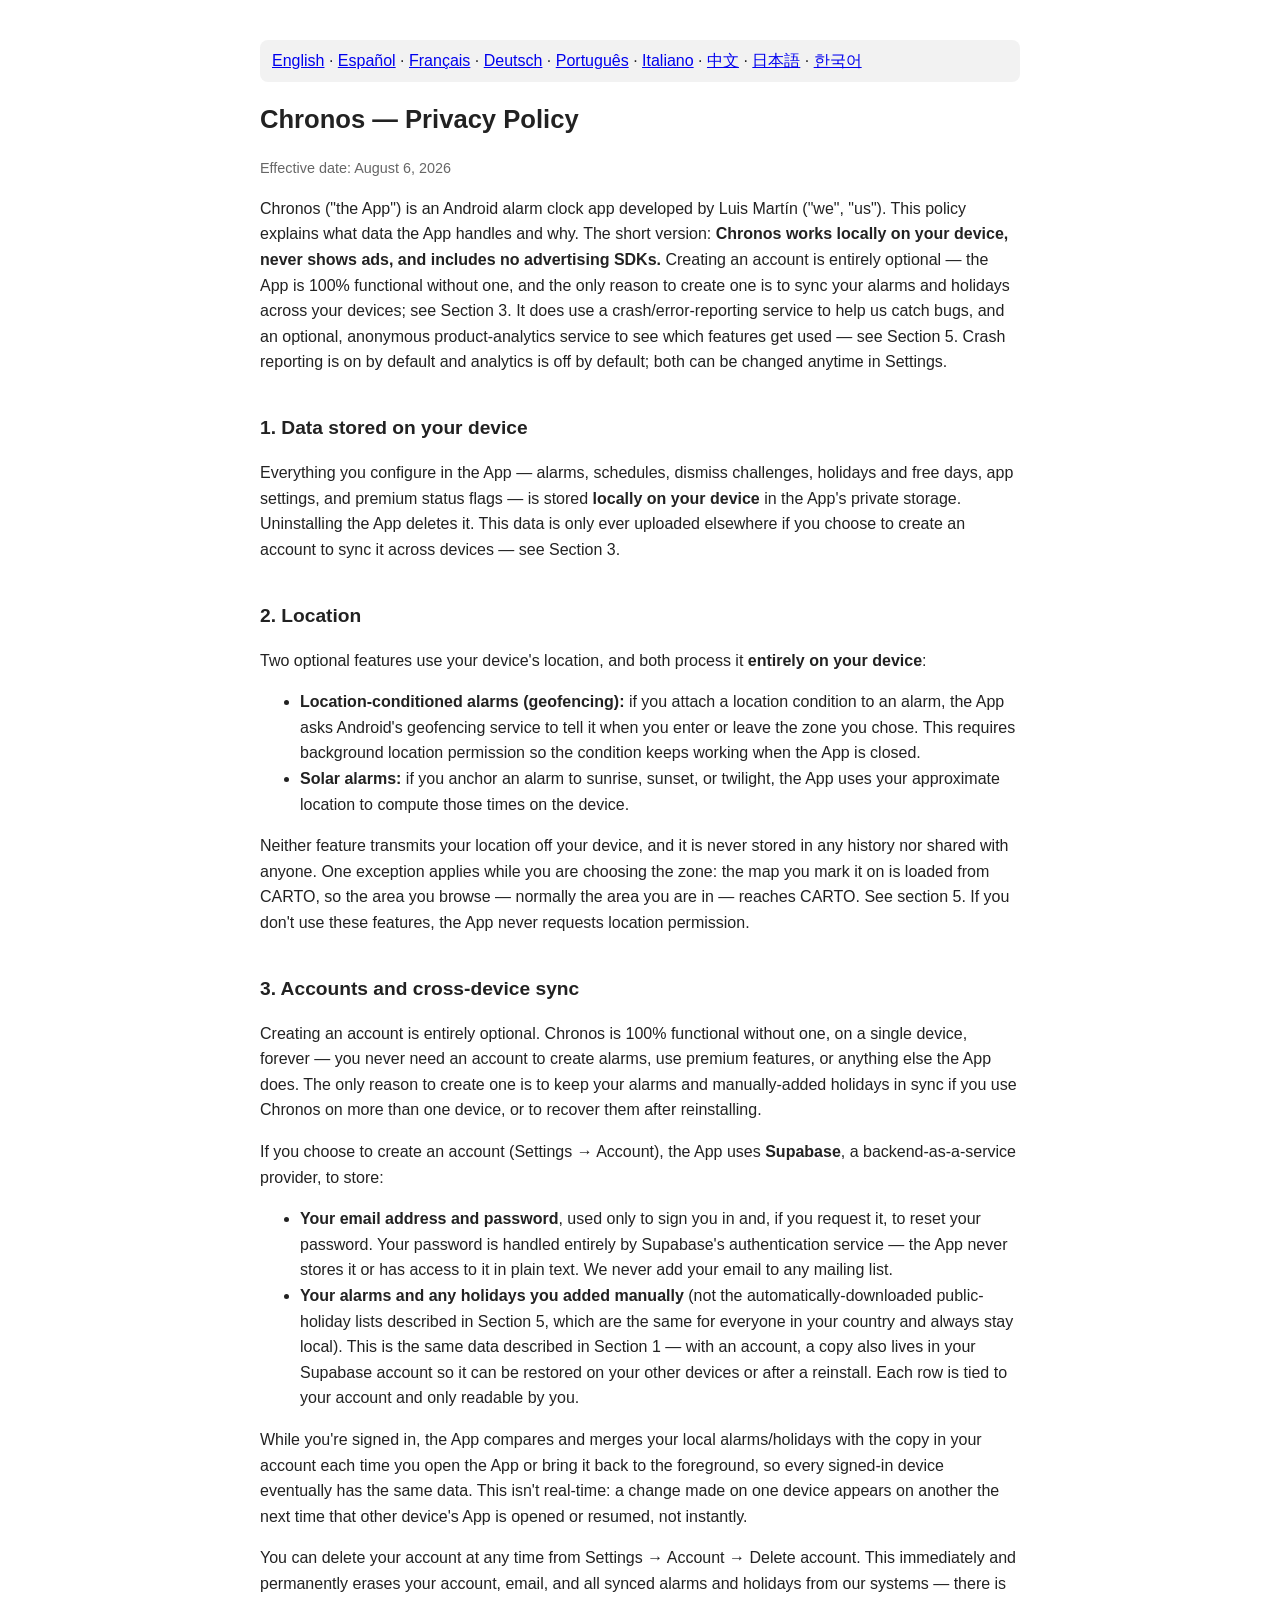
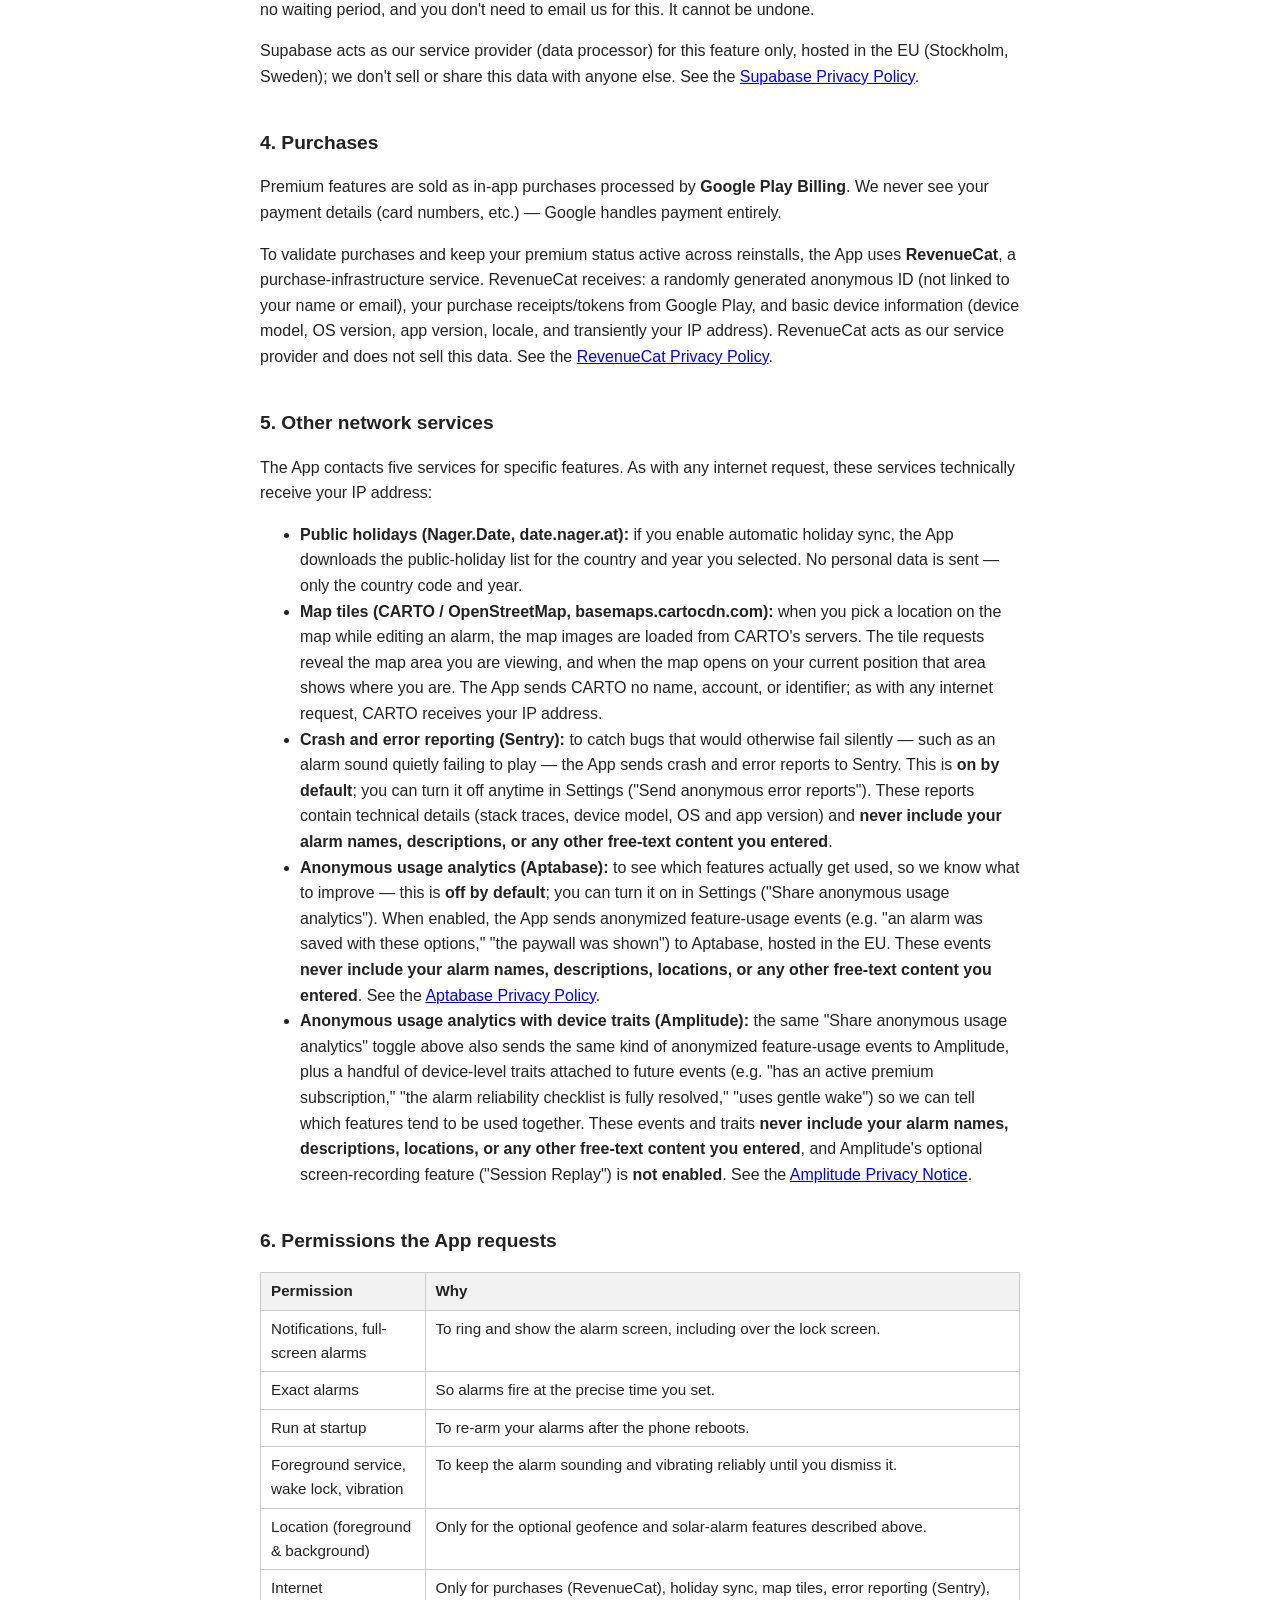
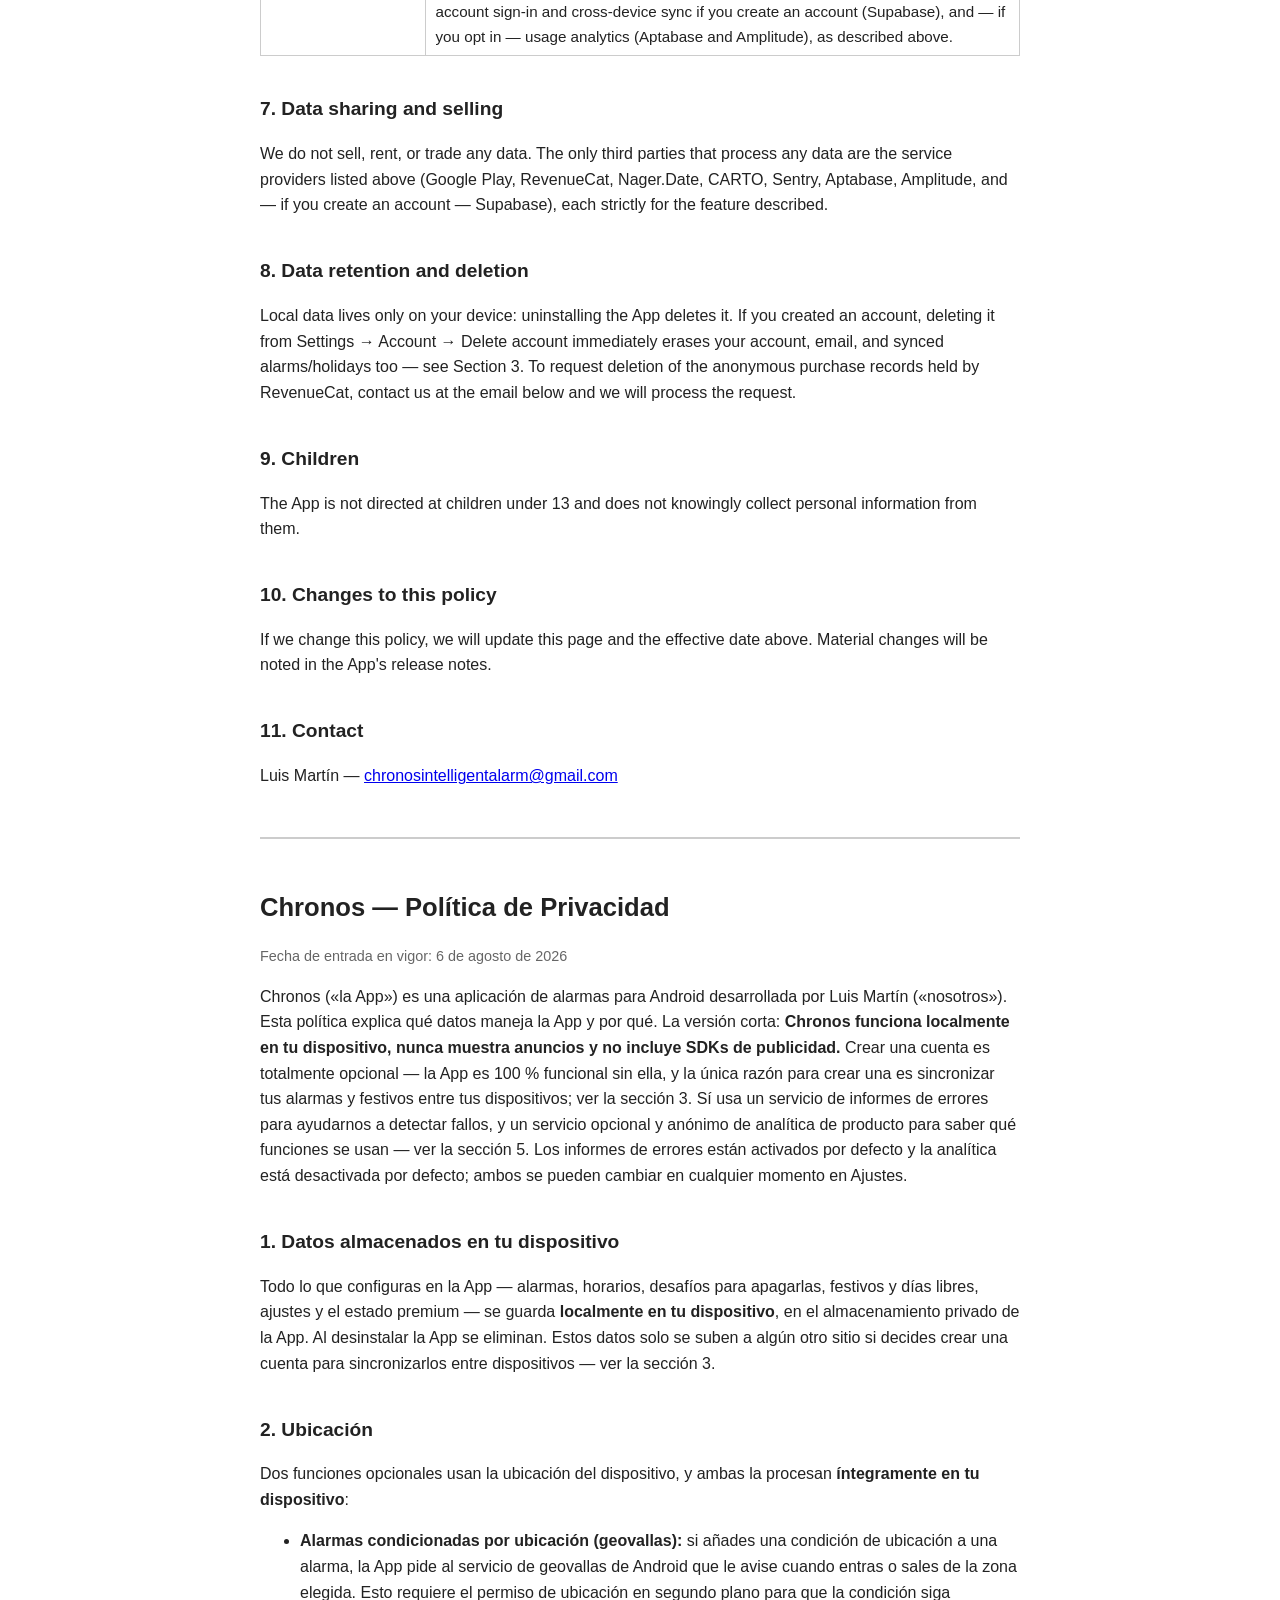
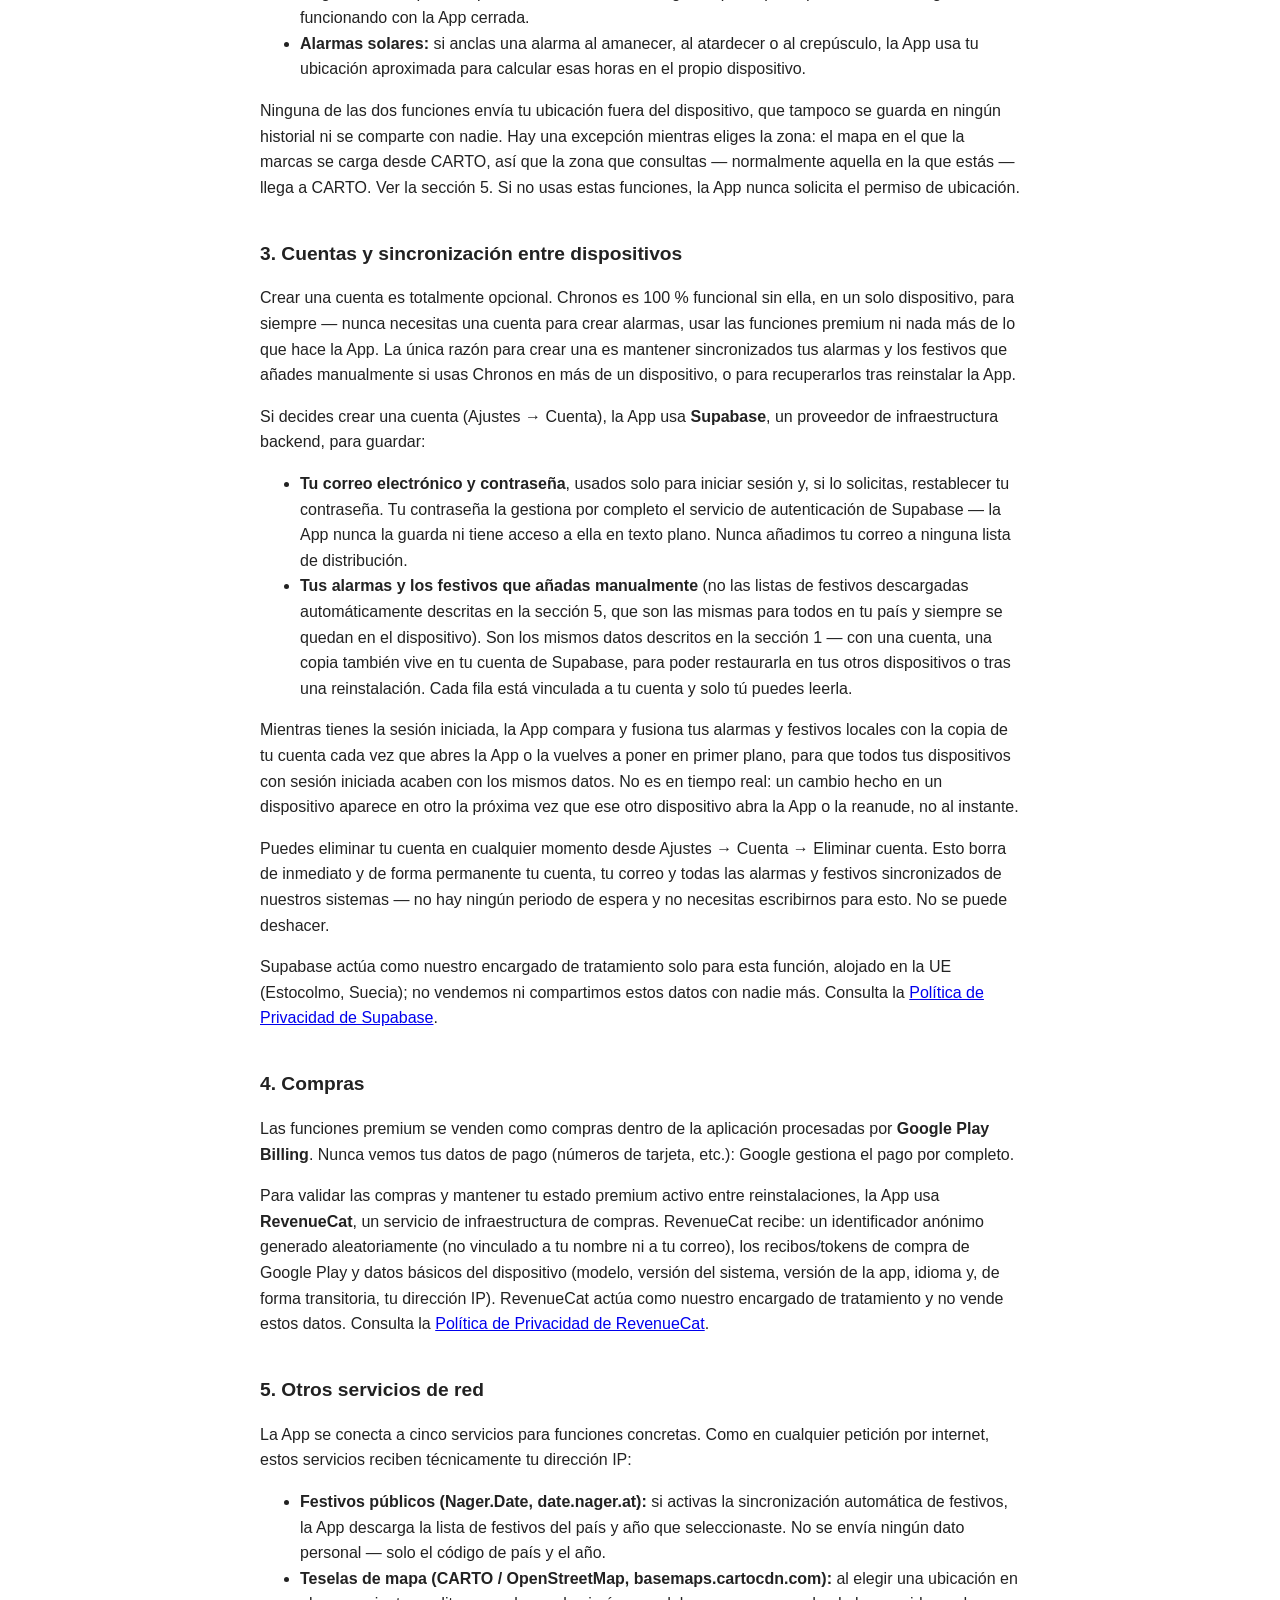
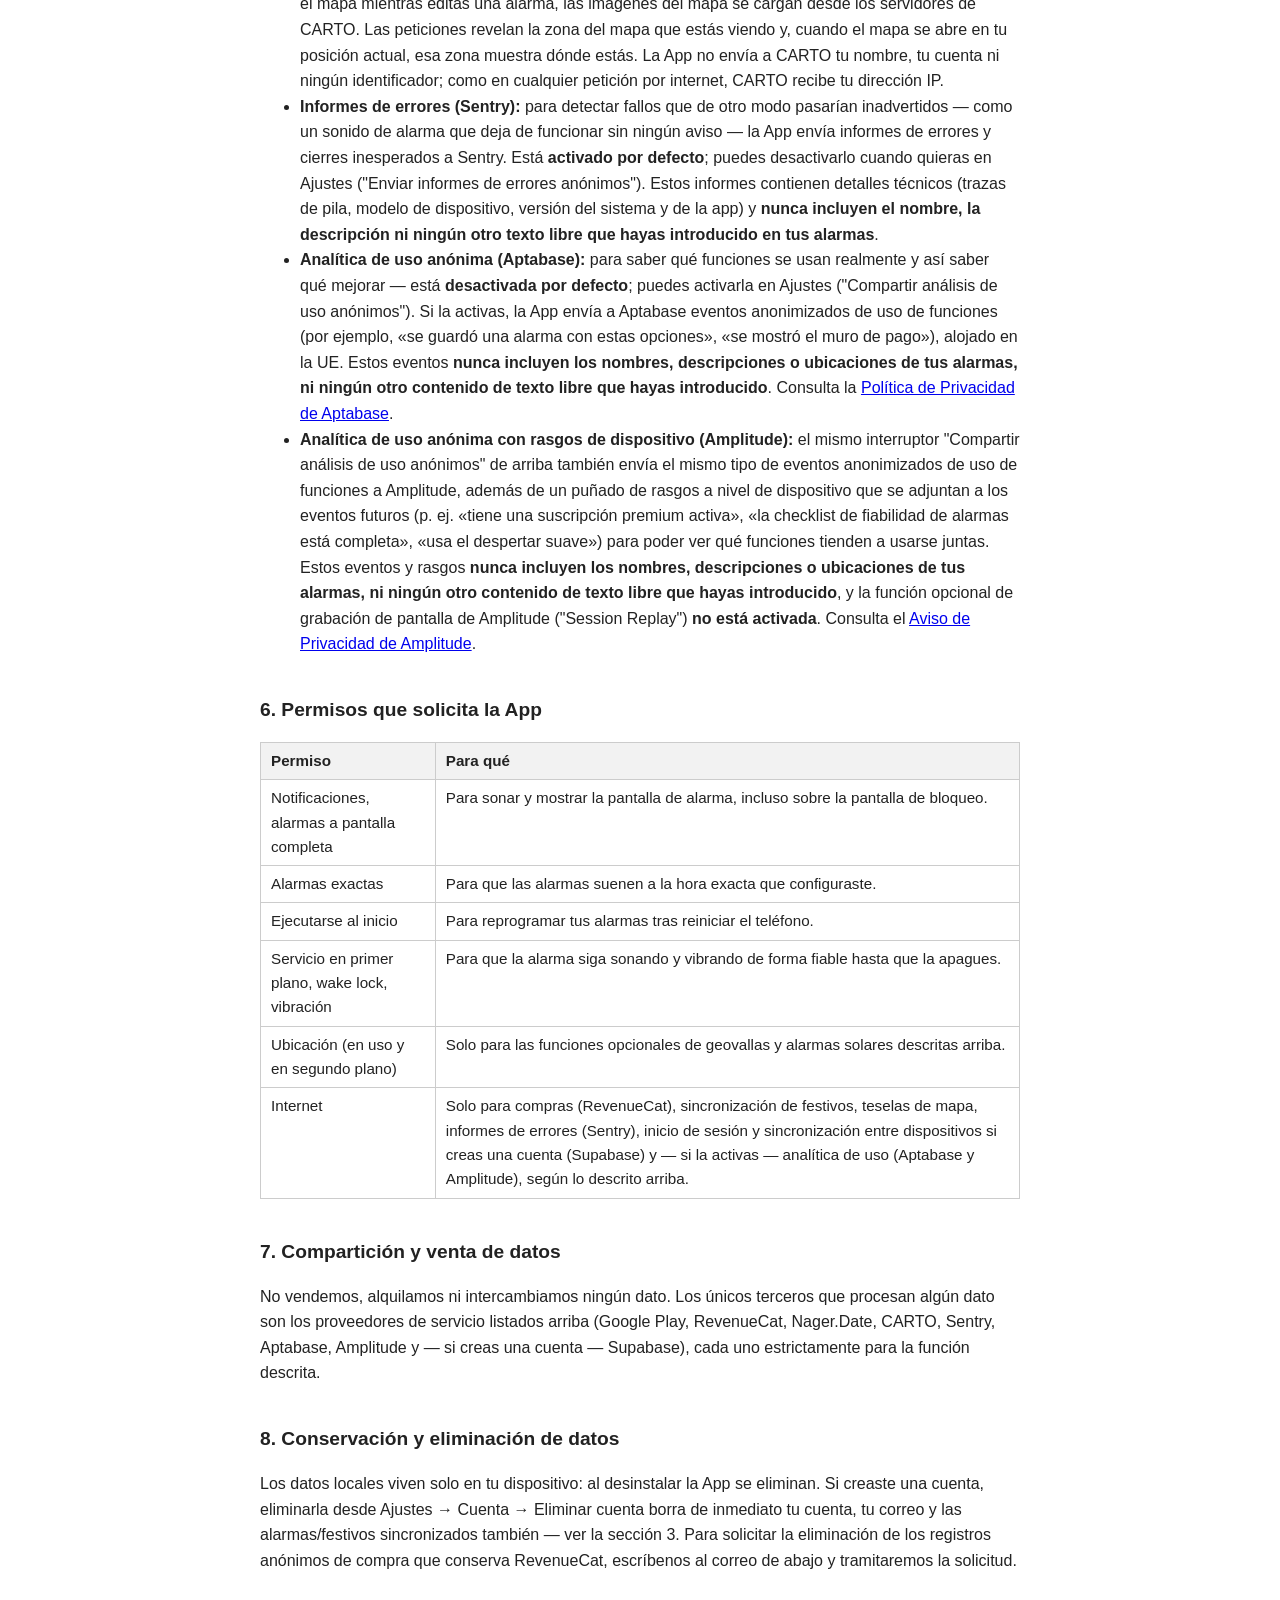
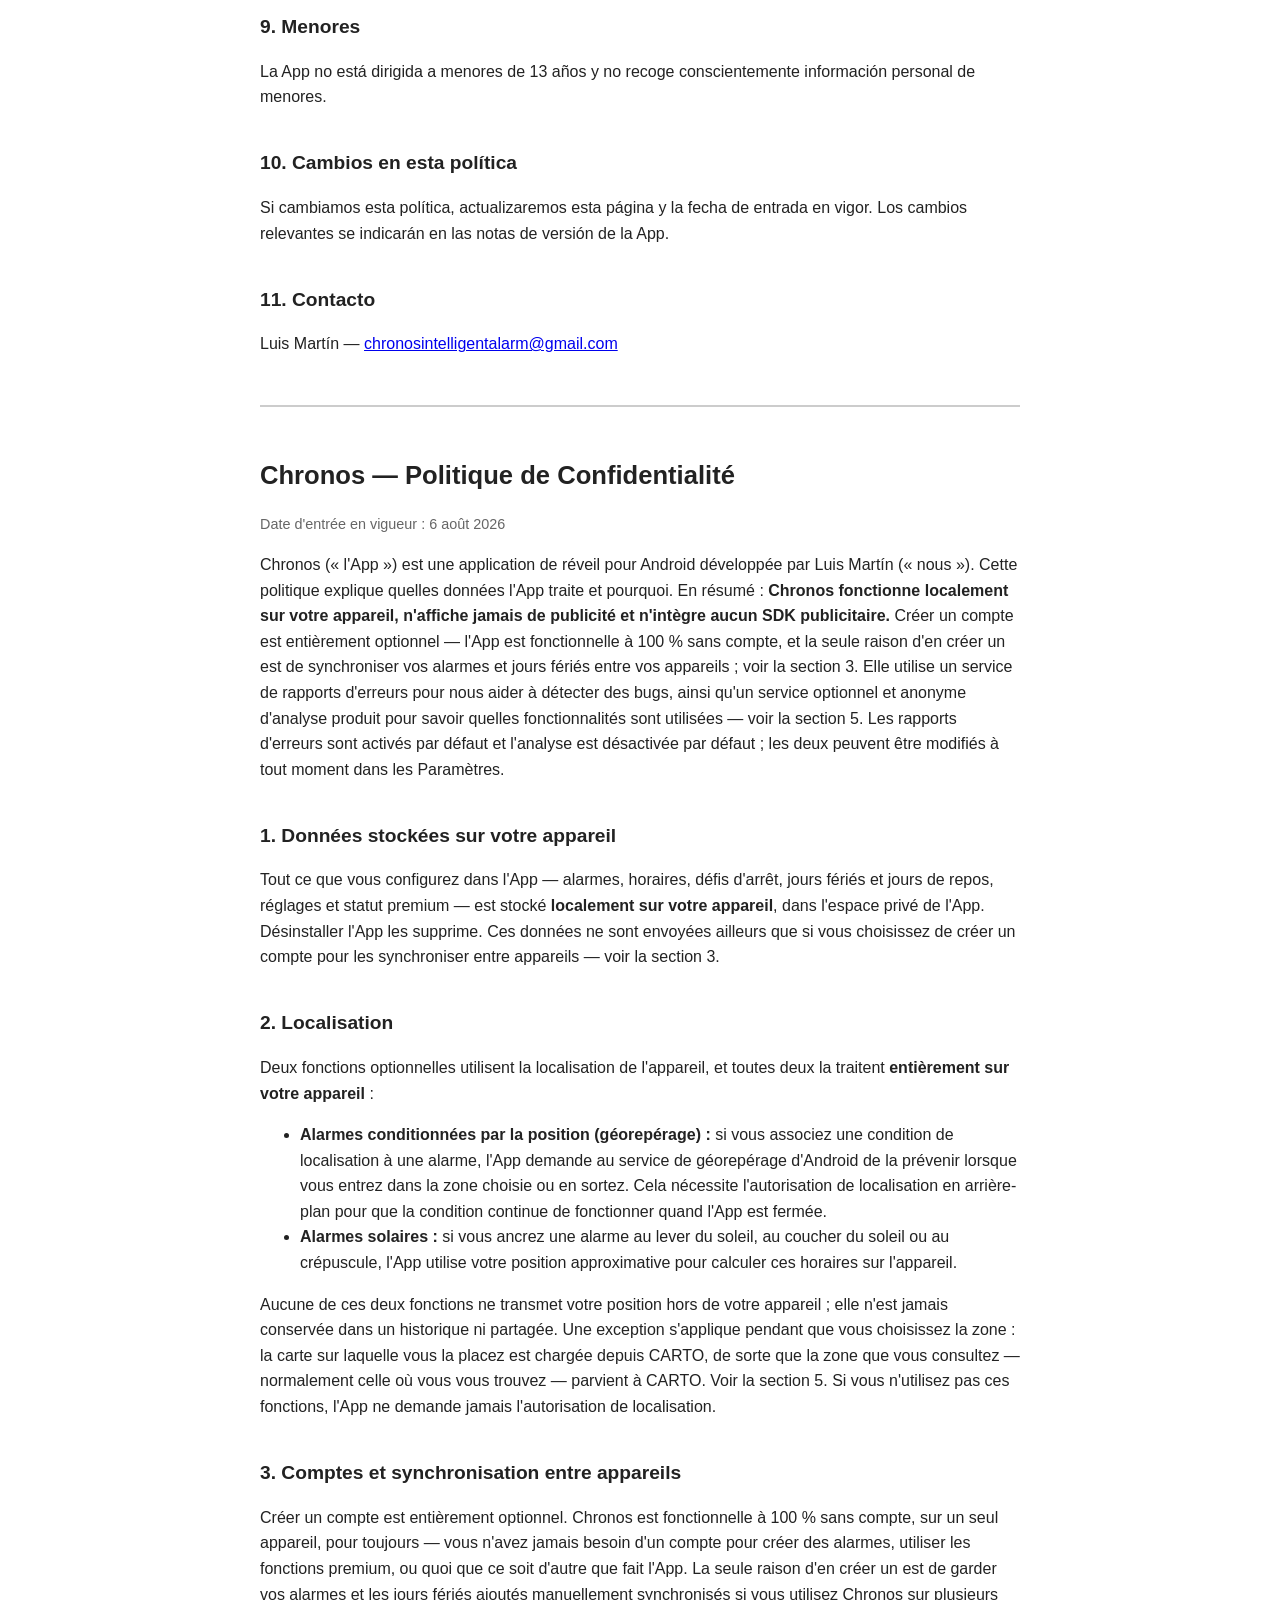
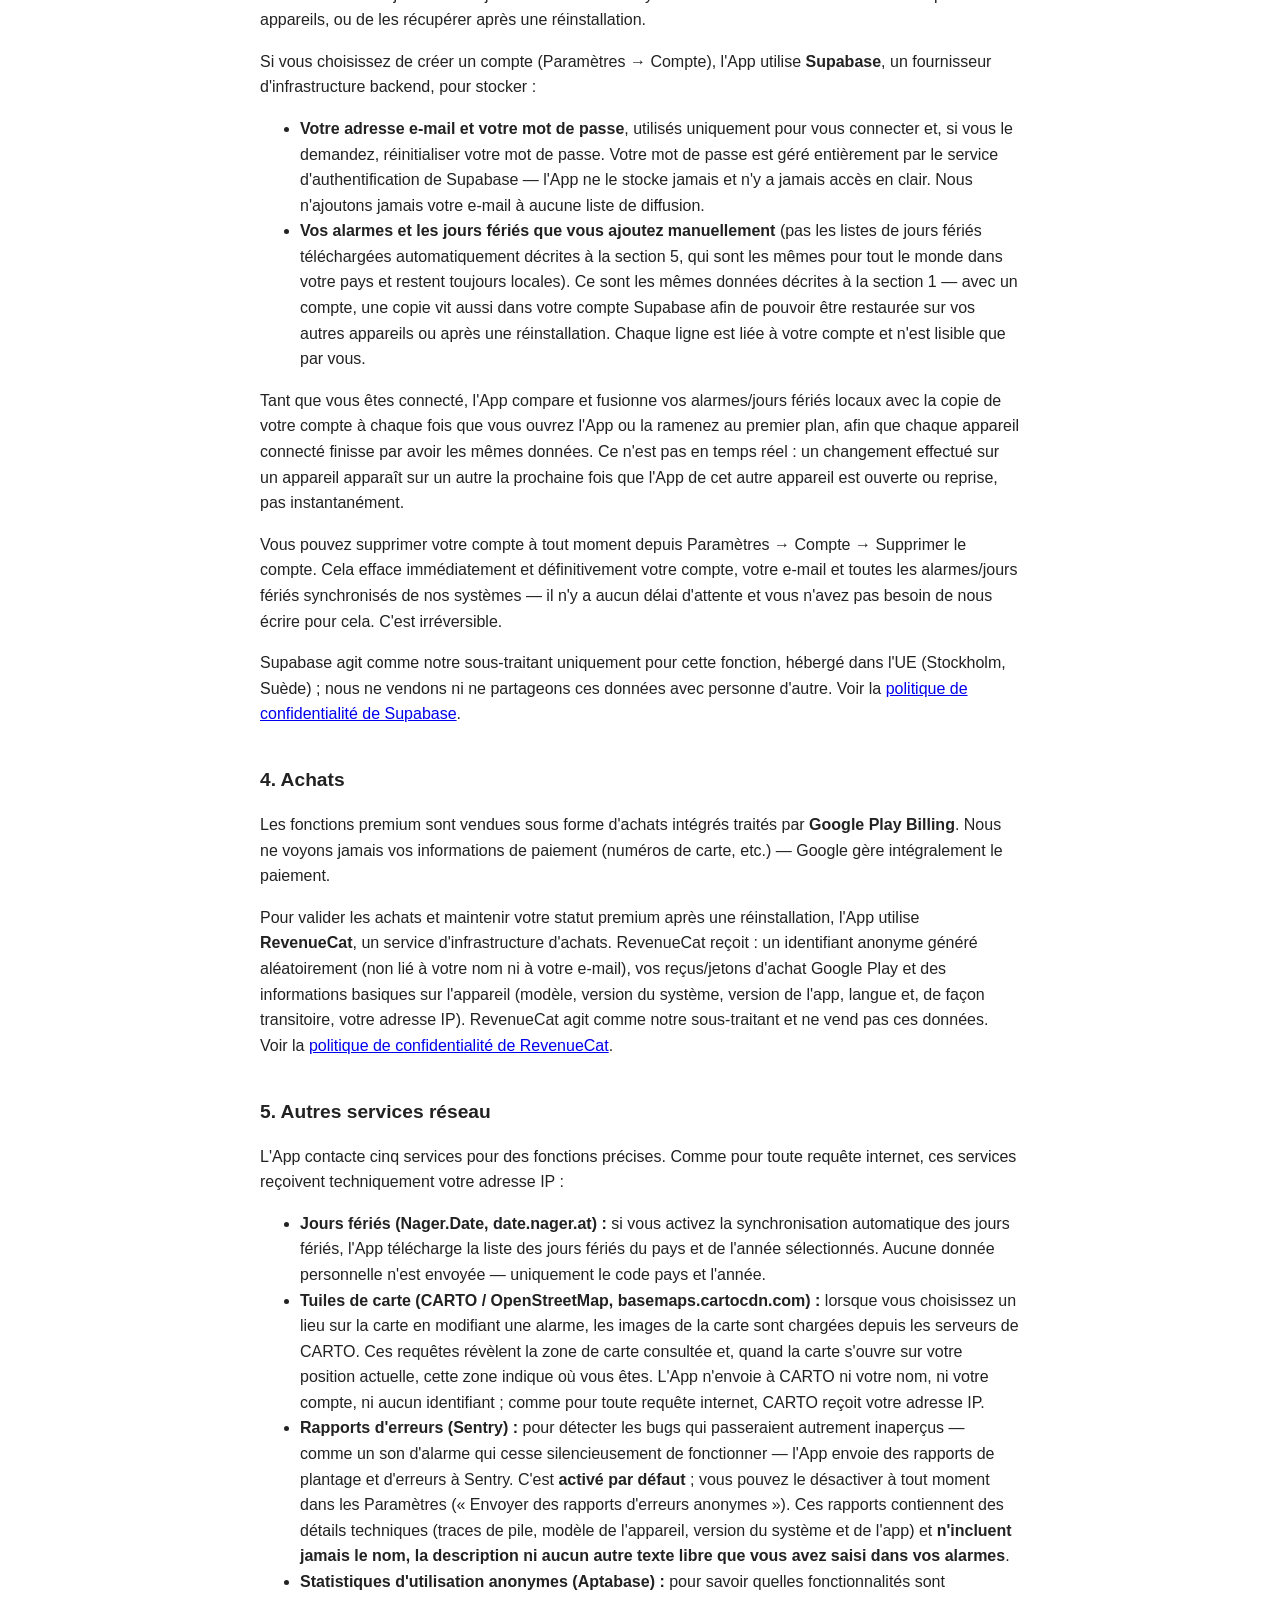
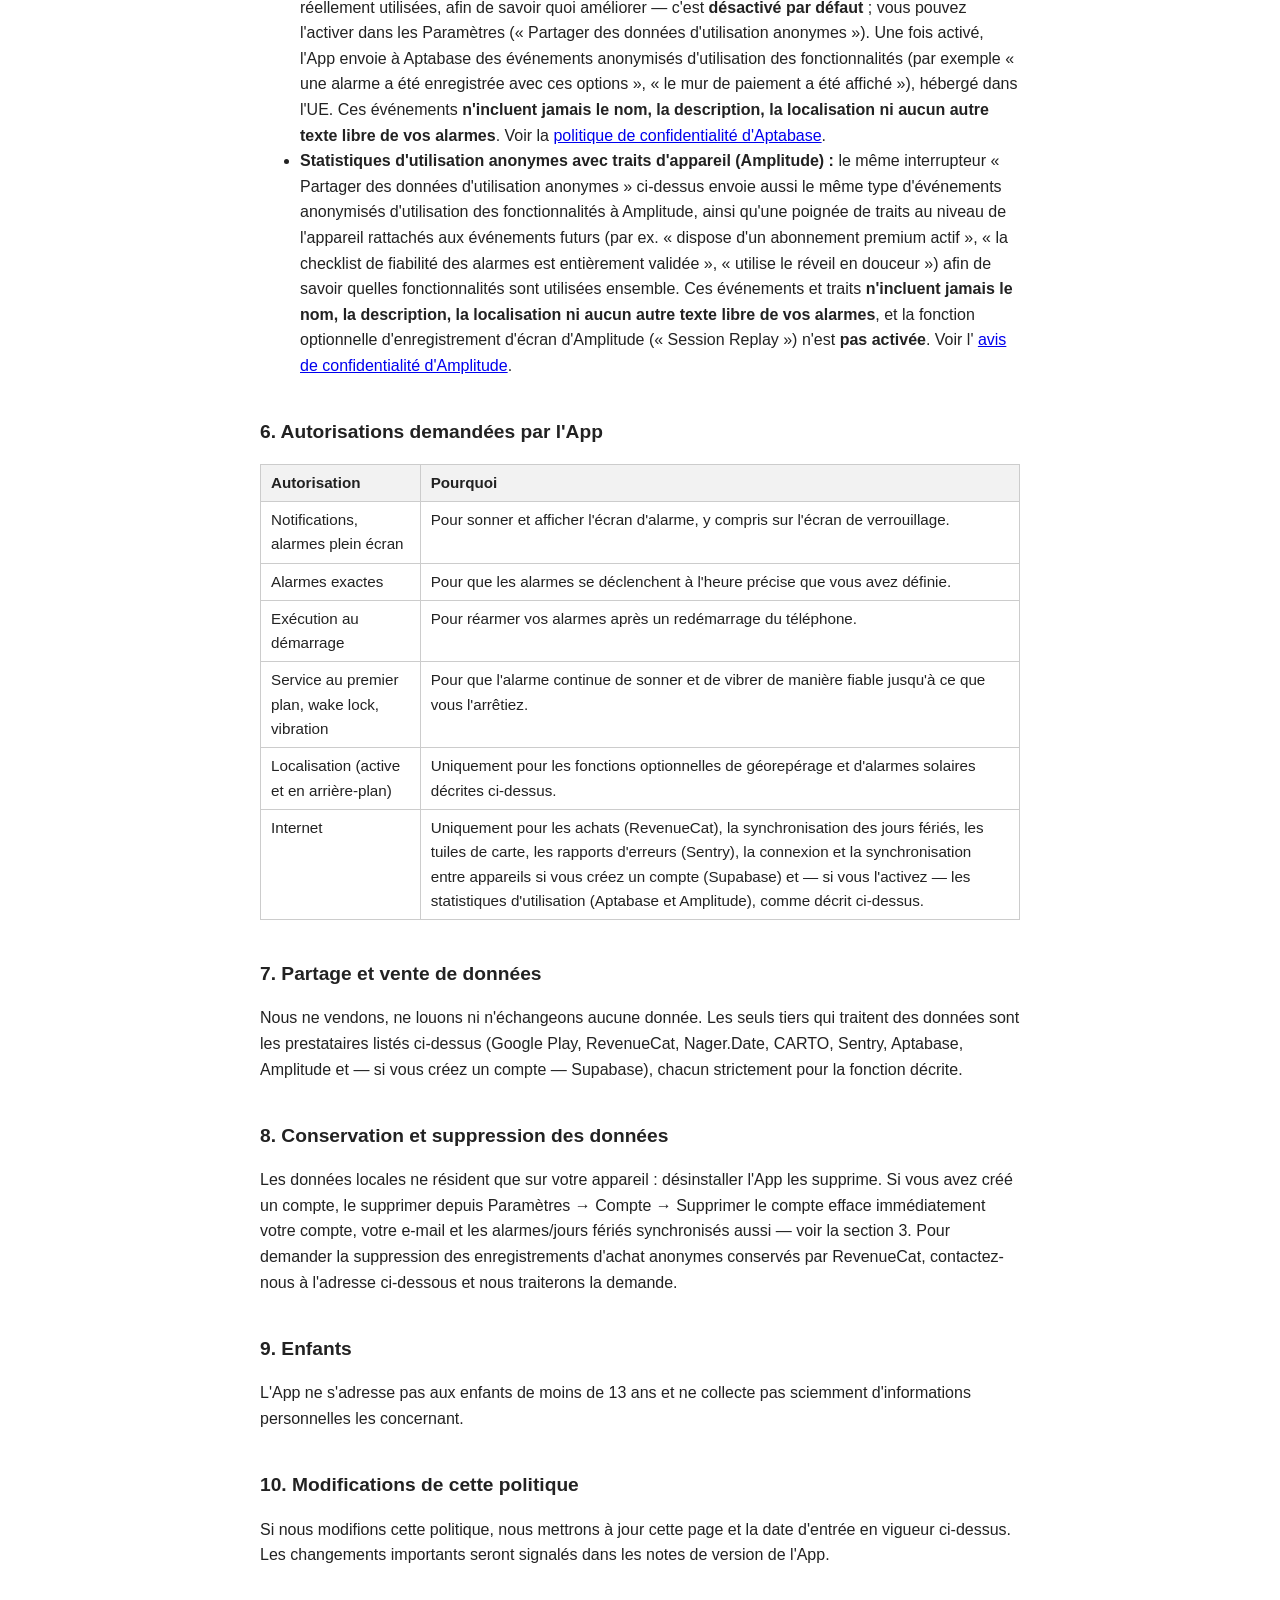
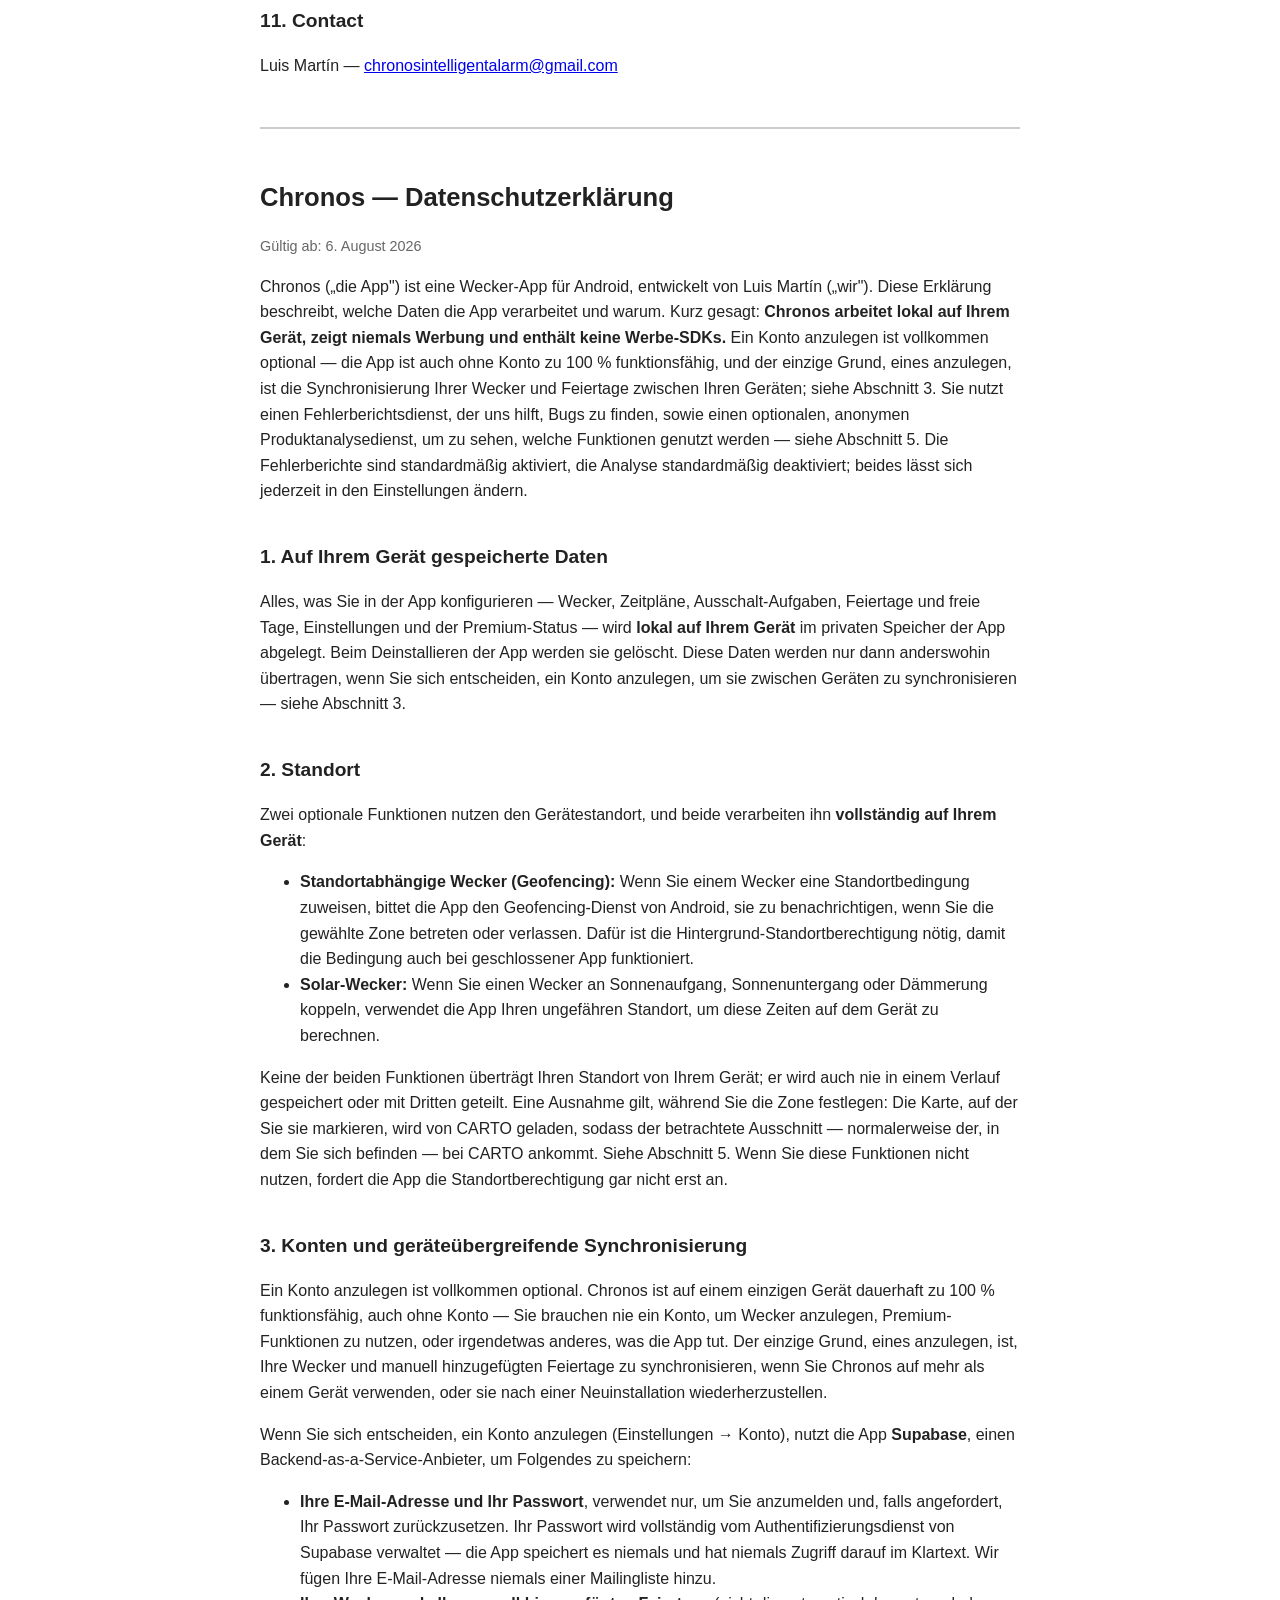
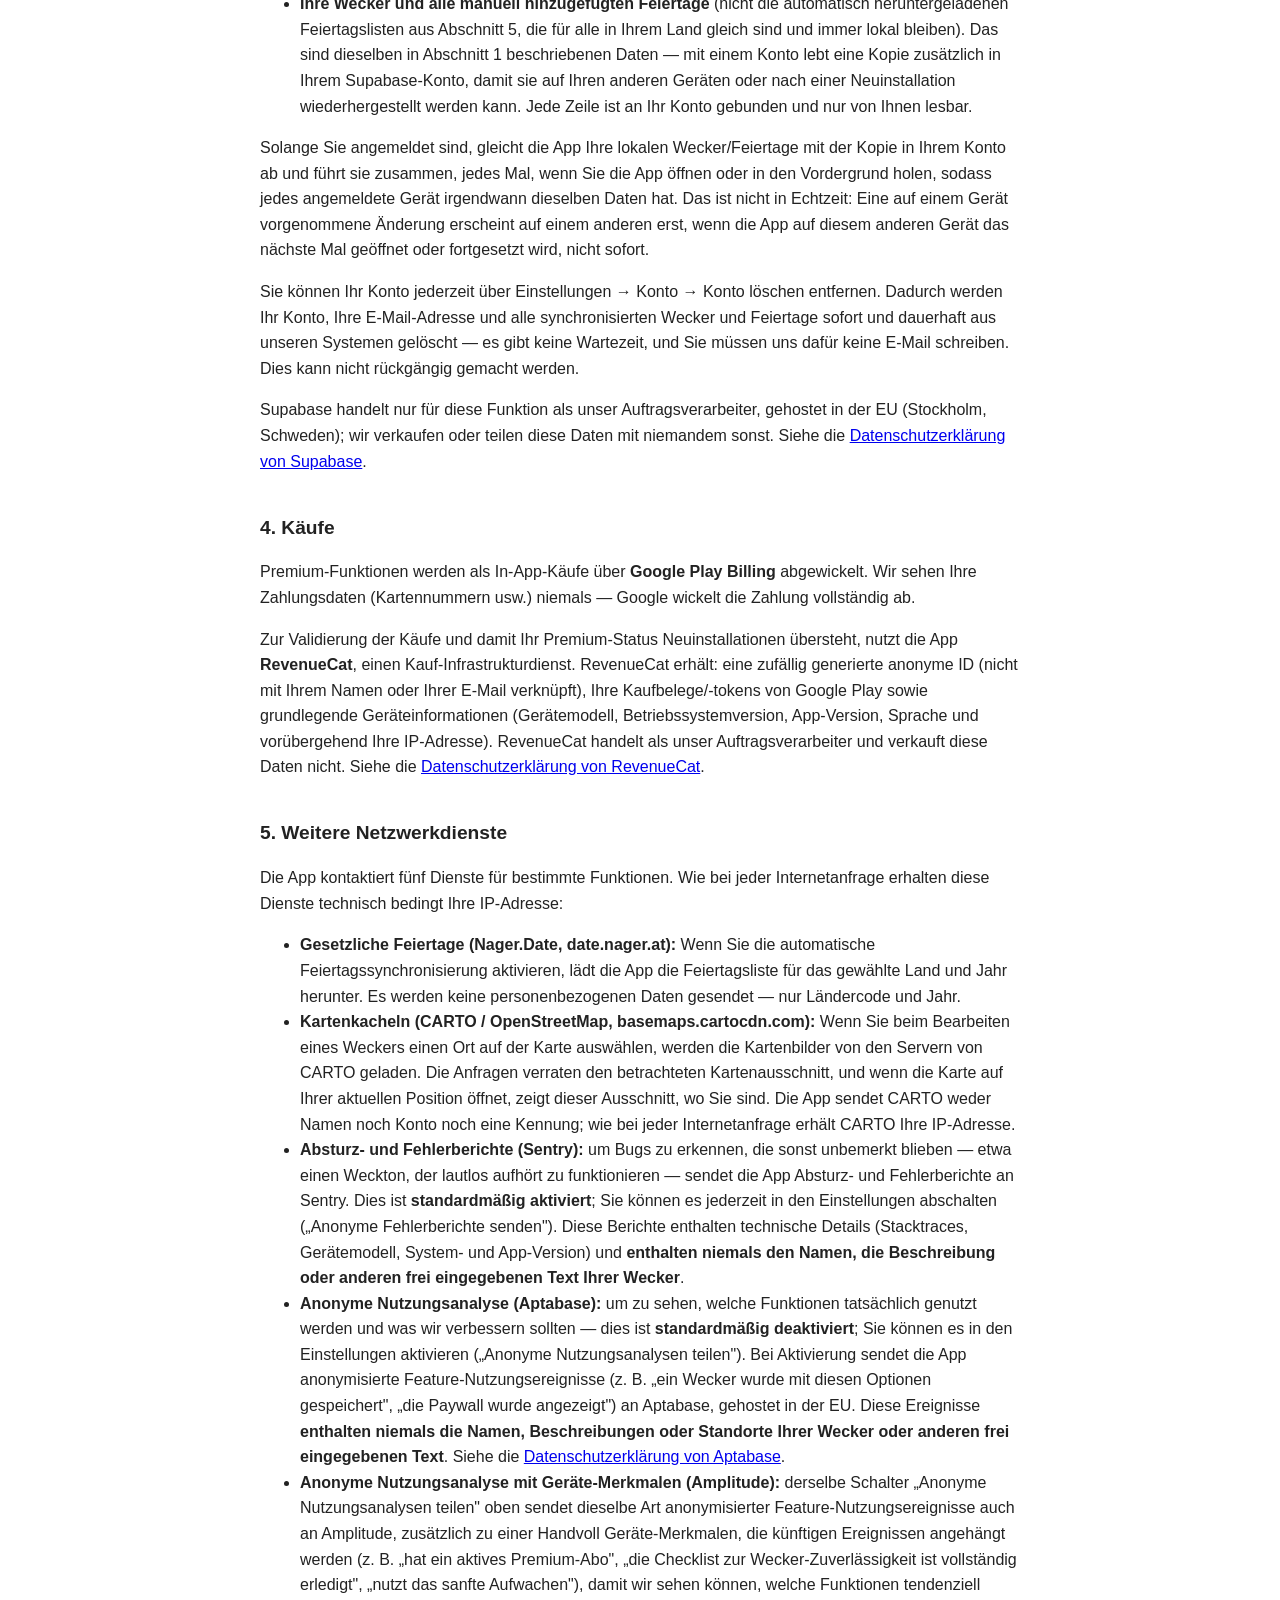
==== index.html @ 69fbf3ef "Republish privacy policy: optional user accounts + cross-device sync (Supabase) New section 3 in all" ====
<!DOCTYPE html>
<html lang="en">
<head>
<meta charset="utf-8">
<meta name="viewport" content="width=device-width, initial-scale=1">
<title>Chronos — Privacy Policy</title>
<style>
  body { font-family: -apple-system, "Segoe UI", Roboto, "Hiragino Sans", "Noto Sans CJK SC", sans-serif;
         max-width: 760px; margin: 0 auto; padding: 24px 16px 64px; line-height: 1.6; color: #222; }
  h1 { font-size: 1.6em; } h2 { font-size: 1.2em; margin-top: 2em; }
  table { border-collapse: collapse; width: 100%; font-size: 0.95em; }
  th, td { border: 1px solid #ccc; padding: 6px 10px; text-align: left; vertical-align: top; }
  th { background: #f2f2f2; }
  .lang-nav { background: #f2f2f2; padding: 8px 12px; border-radius: 8px; position: sticky; top: 0; }
  hr.divider { margin: 48px 0; border: none; border-top: 2px solid #ccc; }
  .muted { color: #666; font-size: 0.9em; }
</style>
</head>
<body>

<p class="lang-nav">
  <a href="#en">English</a> · <a href="#es">Español</a> · <a href="#fr">Français</a> ·
  <a href="#de">Deutsch</a> · <a href="#pt">Português</a> · <a href="#it">Italiano</a> ·
  <a href="#zh">中文</a> · <a href="#ja">日本語</a> · <a href="#ko">한국어</a>
</p>

<!-- ============================== EN ============================== -->
<h1 id="en">Chronos — Privacy Policy</h1>
<p class="muted">Effective date: August 6, 2026</p>

<p>Chronos ("the App") is an Android alarm clock app developed by Luis Martín
("we", "us"). This policy explains what data the App handles and why. The short
version: <strong>Chronos works locally on your device, never shows ads, and
includes no advertising SDKs.</strong> Creating an account is entirely
optional — the App is 100% functional without one, and the only reason to
create one is to sync your alarms and holidays across your devices; see
Section 3. It does use a crash/error-reporting service to help us catch bugs,
and an optional, anonymous product-analytics service to see which features get
used — see Section 5. Crash reporting is on by default and analytics is off by
default; both can be changed anytime in Settings.</p>

<h2>1. Data stored on your device</h2>
<p>Everything you configure in the App — alarms, schedules, dismiss challenges,
holidays and free days, app settings, and premium status flags — is stored
<strong>locally on your device</strong> in the App's private storage.
Uninstalling the App deletes it. This data is only ever uploaded elsewhere if
you choose to create an account to sync it across devices — see Section 3.</p>

<h2>2. Location</h2>
<p>Two optional features use your device's location, and both process it
<strong>entirely on your device</strong>:</p>
<ul>
  <li><strong>Location-conditioned alarms (geofencing):</strong> if you attach a
  location condition to an alarm, the App asks Android's geofencing service to
  tell it when you enter or leave the zone you chose. This requires background
  location permission so the condition keeps working when the App is closed.</li>
  <li><strong>Solar alarms:</strong> if you anchor an alarm to sunrise, sunset,
  or twilight, the App uses your approximate location to compute those times on
  the device.</li>
</ul>
<p>Neither feature transmits your location off your device, and it is never
stored in any history nor shared with anyone. One exception applies while you
are choosing the zone: the map you mark it on is loaded from CARTO, so the area
you browse — normally the area you are in — reaches CARTO. See section 5. If you
don't use these features, the App never requests location permission.</p>

<h2>3. Accounts and cross-device sync</h2>
<p>Creating an account is entirely optional. Chronos is 100% functional without
one, on a single device, forever — you never need an account to create alarms,
use premium features, or anything else the App does. The only reason to create
one is to keep your alarms and manually-added holidays in sync if you use
Chronos on more than one device, or to recover them after reinstalling.</p>
<p>If you choose to create an account (Settings → Account), the App uses
<strong>Supabase</strong>, a backend-as-a-service provider, to store:</p>
<ul>
  <li><strong>Your email address and password</strong>, used only to sign you
  in and, if you request it, to reset your password. Your password is handled
  entirely by Supabase's authentication service — the App never stores it or
  has access to it in plain text. We never add your email to any mailing
  list.</li>
  <li><strong>Your alarms and any holidays you added manually</strong> (not the
  automatically-downloaded public-holiday lists described in Section 5, which
  are the same for everyone in your country and always stay local). This is the
  same data described in Section 1 — with an account, a copy also lives in your
  Supabase account so it can be restored on your other devices or after a
  reinstall. Each row is tied to your account and only readable by you.</li>
</ul>
<p>While you're signed in, the App compares and merges your local alarms/holidays
with the copy in your account each time you open the App or bring it back to the
foreground, so every signed-in device eventually has the same data. This isn't
real-time: a change made on one device appears on another the next time that
other device's App is opened or resumed, not instantly.</p>
<p>You can delete your account at any time from Settings → Account → Delete
account. This immediately and permanently erases your account, email, and all
synced alarms and holidays from our systems — there is no waiting period, and
you don't need to email us for this. It cannot be undone.</p>
<p>Supabase acts as our service provider (data processor) for this feature only,
hosted in the EU (Stockholm, Sweden); we don't sell or share this data with
anyone else. See the
<a href="https://supabase.com/privacy">Supabase Privacy Policy</a>.</p>

<h2>4. Purchases</h2>
<p>Premium features are sold as in-app purchases processed by
<strong>Google Play Billing</strong>. We never see your payment details (card
numbers, etc.) — Google handles payment entirely.</p>
<p>To validate purchases and keep your premium status active across reinstalls,
the App uses <strong>RevenueCat</strong>, a purchase-infrastructure service.
RevenueCat receives: a randomly generated anonymous ID (not linked to your name
or email), your purchase receipts/tokens from Google Play, and basic device
information (device model, OS version, app version, locale, and transiently your
IP address). RevenueCat acts as our service provider and does not sell this
data. See the
<a href="https://www.revenuecat.com/privacy/">RevenueCat Privacy Policy</a>.</p>

<h2>5. Other network services</h2>
<p>The App contacts five services for specific features. As with any internet
request, these services technically receive your IP address:</p>
<ul>
  <li><strong>Public holidays (Nager.Date, date.nager.at):</strong> if you enable
  automatic holiday sync, the App downloads the public-holiday list for the
  country and year you selected. No personal data is sent — only the country
  code and year.</li>
  <li><strong>Map tiles (CARTO / OpenStreetMap, basemaps.cartocdn.com):</strong>
  when you pick a location on the map while editing an alarm, the map images are
  loaded from CARTO's servers. The tile requests reveal the map area you are
  viewing, and when the map opens on your current position that area shows where
  you are. The App sends CARTO no name, account, or identifier; as with any
  internet request, CARTO receives your IP address.</li>
  <li><strong>Crash and error reporting (Sentry):</strong> to catch bugs that
  would otherwise fail silently — such as an alarm sound quietly failing to
  play — the App sends crash and error reports to Sentry. This is <strong>on by
  default</strong>; you can turn it off anytime in Settings ("Send anonymous
  error reports"). These reports contain technical details (stack traces,
  device model, OS and app version) and <strong>never include your alarm
  names, descriptions, or any other free-text content you entered</strong>.</li>
  <li><strong>Anonymous usage analytics (Aptabase):</strong> to see which features
  actually get used, so we know what to improve — this is <strong>off by
  default</strong>; you can turn it on in Settings ("Share anonymous usage
  analytics"). When enabled, the App sends anonymized feature-usage events (e.g.
  "an alarm was saved with these options," "the paywall was shown") to Aptabase,
  hosted in the EU. These events <strong>never include your alarm names,
  descriptions, locations, or any other free-text content you entered</strong>.
  See the <a href="https://aptabase.com/legal/privacy">Aptabase Privacy Policy</a>.</li>
  <li><strong>Anonymous usage analytics with device traits (Amplitude):</strong>
  the same "Share anonymous usage analytics" toggle above also sends the same
  kind of anonymized feature-usage events to Amplitude, plus a handful of
  device-level traits attached to future events (e.g. "has an active premium
  subscription," "the alarm reliability checklist is fully resolved," "uses
  gentle wake") so we can tell which features tend to be used together. These
  events and traits <strong>never include your alarm names, descriptions,
  locations, or any other free-text content you entered</strong>, and
  Amplitude's optional screen-recording feature ("Session Replay") is
  <strong>not enabled</strong>. See the
  <a href="https://amplitude.com/privacy">Amplitude Privacy Notice</a>.</li>
</ul>

<h2>6. Permissions the App requests</h2>
<table>
  <tr><th>Permission</th><th>Why</th></tr>
  <tr><td>Notifications, full-screen alarms</td><td>To ring and show the alarm screen, including over the lock screen.</td></tr>
  <tr><td>Exact alarms</td><td>So alarms fire at the precise time you set.</td></tr>
  <tr><td>Run at startup</td><td>To re-arm your alarms after the phone reboots.</td></tr>
  <tr><td>Foreground service, wake lock, vibration</td><td>To keep the alarm sounding and vibrating reliably until you dismiss it.</td></tr>
  <tr><td>Location (foreground &amp; background)</td><td>Only for the optional geofence and solar-alarm features described above.</td></tr>
  <tr><td>Internet</td><td>Only for purchases (RevenueCat), holiday sync, map tiles, error reporting (Sentry), account sign-in and cross-device sync if you create an account (Supabase), and — if you opt in — usage analytics (Aptabase and Amplitude), as described above.</td></tr>
</table>

<h2>7. Data sharing and selling</h2>
<p>We do not sell, rent, or trade any data. The only third parties that process
any data are the service providers listed above (Google Play, RevenueCat,
Nager.Date, CARTO, Sentry, Aptabase, Amplitude, and — if you create an account
— Supabase), each strictly for the feature described.</p>

<h2>8. Data retention and deletion</h2>
<p>Local data lives only on your device: uninstalling the App deletes it. If you
created an account, deleting it from Settings → Account → Delete account
immediately erases your account, email, and synced alarms/holidays too — see
Section 3. To request deletion of the anonymous purchase records held by
RevenueCat, contact us at the email below and we will process the request.</p>

<h2>9. Children</h2>
<p>The App is not directed at children under 13 and does not knowingly collect
personal information from them.</p>

<h2>10. Changes to this policy</h2>
<p>If we change this policy, we will update this page and the effective date
above. Material changes will be noted in the App's release notes.</p>

<h2>11. Contact</h2>
<p>Luis Martín — <a href="mailto:chronosintelligentalarm@gmail.com">chronosintelligentalarm@gmail.com</a></p>

<hr class="divider">

<!-- ============================== ES ============================== -->
<h1 id="es">Chronos — Política de Privacidad</h1>
<p class="muted">Fecha de entrada en vigor: 6 de agosto de 2026</p>

<p>Chronos («la App») es una aplicación de alarmas para Android desarrollada por
Luis Martín («nosotros»). Esta política explica qué datos maneja la App y por
qué. La versión corta: <strong>Chronos funciona localmente en tu dispositivo,
nunca muestra anuncios y no incluye SDKs de publicidad.</strong> Crear una
cuenta es totalmente opcional — la App es 100 % funcional sin ella, y la única
razón para crear una es sincronizar tus alarmas y festivos entre tus
dispositivos; ver la sección 3. Sí usa un servicio de informes de errores para
ayudarnos a detectar fallos, y un servicio opcional y anónimo de analítica de
producto para saber qué funciones se usan — ver la sección 5. Los informes de
errores están activados por defecto y la analítica está desactivada por
defecto; ambos se pueden cambiar en cualquier momento en Ajustes.</p>

<h2>1. Datos almacenados en tu dispositivo</h2>
<p>Todo lo que configuras en la App — alarmas, horarios, desafíos para apagarlas,
festivos y días libres, ajustes y el estado premium — se guarda
<strong>localmente en tu dispositivo</strong>, en el almacenamiento privado de la
App. Al desinstalar la App se eliminan. Estos datos solo se suben a algún otro
sitio si decides crear una cuenta para sincronizarlos entre dispositivos — ver
la sección 3.</p>

<h2>2. Ubicación</h2>
<p>Dos funciones opcionales usan la ubicación del dispositivo, y ambas la
procesan <strong>íntegramente en tu dispositivo</strong>:</p>
<ul>
  <li><strong>Alarmas condicionadas por ubicación (geovallas):</strong> si añades
  una condición de ubicación a una alarma, la App pide al servicio de geovallas
  de Android que le avise cuando entras o sales de la zona elegida. Esto requiere
  el permiso de ubicación en segundo plano para que la condición siga funcionando
  con la App cerrada.</li>
  <li><strong>Alarmas solares:</strong> si anclas una alarma al amanecer, al
  atardecer o al crepúsculo, la App usa tu ubicación aproximada para calcular
  esas horas en el propio dispositivo.</li>
</ul>
<p>Ninguna de las dos funciones envía tu ubicación fuera del dispositivo, que
tampoco se guarda en ningún historial ni se comparte con nadie. Hay una
excepción mientras eliges la zona: el mapa en el que la marcas se carga desde
CARTO, así que la zona que consultas — normalmente aquella en la que estás —
llega a CARTO. Ver la sección 5. Si no usas estas funciones, la App nunca
solicita el permiso de ubicación.</p>

<h2>3. Cuentas y sincronización entre dispositivos</h2>
<p>Crear una cuenta es totalmente opcional. Chronos es 100 % funcional sin
ella, en un solo dispositivo, para siempre — nunca necesitas una cuenta para
crear alarmas, usar las funciones premium ni nada más de lo que hace la App.
La única razón para crear una es mantener sincronizados tus alarmas y los
festivos que añades manualmente si usas Chronos en más de un dispositivo, o
para recuperarlos tras reinstalar la App.</p>
<p>Si decides crear una cuenta (Ajustes → Cuenta), la App usa
<strong>Supabase</strong>, un proveedor de infraestructura backend, para
guardar:</p>
<ul>
  <li><strong>Tu correo electrónico y contraseña</strong>, usados solo para
  iniciar sesión y, si lo solicitas, restablecer tu contraseña. Tu contraseña la
  gestiona por completo el servicio de autenticación de Supabase — la App nunca
  la guarda ni tiene acceso a ella en texto plano. Nunca añadimos tu correo a
  ninguna lista de distribución.</li>
  <li><strong>Tus alarmas y los festivos que añadas manualmente</strong> (no las
  listas de festivos descargadas automáticamente descritas en la sección 5, que
  son las mismas para todos en tu país y siempre se quedan en el dispositivo).
  Son los mismos datos descritos en la sección 1 — con una cuenta, una copia
  también vive en tu cuenta de Supabase, para poder restaurarla en tus otros
  dispositivos o tras una reinstalación. Cada fila está vinculada a tu cuenta y
  solo tú puedes leerla.</li>
</ul>
<p>Mientras tienes la sesión iniciada, la App compara y fusiona tus alarmas y
festivos locales con la copia de tu cuenta cada vez que abres la App o la
vuelves a poner en primer plano, para que todos tus dispositivos con sesión
iniciada acaben con los mismos datos. No es en tiempo real: un cambio hecho en
un dispositivo aparece en otro la próxima vez que ese otro dispositivo abra la
App o la reanude, no al instante.</p>
<p>Puedes eliminar tu cuenta en cualquier momento desde Ajustes → Cuenta →
Eliminar cuenta. Esto borra de inmediato y de forma permanente tu cuenta, tu
correo y todas las alarmas y festivos sincronizados de nuestros sistemas — no
hay ningún periodo de espera y no necesitas escribirnos para esto. No se puede
deshacer.</p>
<p>Supabase actúa como nuestro encargado de tratamiento solo para esta función,
alojado en la UE (Estocolmo, Suecia); no vendemos ni compartimos estos datos
con nadie más. Consulta la
<a href="https://supabase.com/privacy">Política de Privacidad de Supabase</a>.</p>

<h2>4. Compras</h2>
<p>Las funciones premium se venden como compras dentro de la aplicación
procesadas por <strong>Google Play Billing</strong>. Nunca vemos tus datos de
pago (números de tarjeta, etc.): Google gestiona el pago por completo.</p>
<p>Para validar las compras y mantener tu estado premium activo entre
reinstalaciones, la App usa <strong>RevenueCat</strong>, un servicio de
infraestructura de compras. RevenueCat recibe: un identificador anónimo generado
aleatoriamente (no vinculado a tu nombre ni a tu correo), los recibos/tokens de
compra de Google Play y datos básicos del dispositivo (modelo, versión del
sistema, versión de la app, idioma y, de forma transitoria, tu dirección IP).
RevenueCat actúa como nuestro encargado de tratamiento y no vende estos datos.
Consulta la <a href="https://www.revenuecat.com/privacy/">Política de
Privacidad de RevenueCat</a>.</p>

<h2>5. Otros servicios de red</h2>
<p>La App se conecta a cinco servicios para funciones concretas. Como en
cualquier petición por internet, estos servicios reciben técnicamente tu
dirección IP:</p>
<ul>
  <li><strong>Festivos públicos (Nager.Date, date.nager.at):</strong> si activas
  la sincronización automática de festivos, la App descarga la lista de festivos
  del país y año que seleccionaste. No se envía ningún dato personal — solo el
  código de país y el año.</li>
  <li><strong>Teselas de mapa (CARTO / OpenStreetMap, basemaps.cartocdn.com):</strong>
  al elegir una ubicación en el mapa mientras editas una alarma, las imágenes del
  mapa se cargan desde los servidores de CARTO. Las peticiones revelan la zona
  del mapa que estás viendo y, cuando el mapa se abre en tu posición actual, esa
  zona muestra dónde estás. La App no envía a CARTO tu nombre, tu cuenta ni
  ningún identificador; como en cualquier petición por internet, CARTO recibe tu
  dirección IP.</li>
  <li><strong>Informes de errores (Sentry):</strong> para detectar fallos que de
  otro modo pasarían inadvertidos — como un sonido de alarma que deja de
  funcionar sin ningún aviso — la App envía informes de errores y cierres
  inesperados a Sentry. Está <strong>activado por defecto</strong>; puedes
  desactivarlo cuando quieras en Ajustes ("Enviar informes de errores
  anónimos"). Estos informes contienen detalles técnicos (trazas de pila,
  modelo de dispositivo, versión del sistema y de la app) y
  <strong>nunca incluyen el nombre, la descripción ni ningún otro texto libre
  que hayas introducido en tus alarmas</strong>.</li>
  <li><strong>Analítica de uso anónima (Aptabase):</strong> para saber qué
  funciones se usan realmente y así saber qué mejorar — está
  <strong>desactivada por defecto</strong>; puedes activarla en Ajustes
  ("Compartir análisis de uso anónimos"). Si la activas, la App envía a Aptabase
  eventos anonimizados de uso de funciones (por ejemplo, «se guardó una alarma
  con estas opciones», «se mostró el muro de pago»), alojado en la UE. Estos
  eventos <strong>nunca incluyen los nombres, descripciones o ubicaciones de tus
  alarmas, ni ningún otro contenido de texto libre que hayas introducido</strong>.
  Consulta la <a href="https://aptabase.com/legal/privacy">Política de Privacidad de
  Aptabase</a>.</li>
  <li><strong>Analítica de uso anónima con rasgos de dispositivo (Amplitude):</strong>
  el mismo interruptor "Compartir análisis de uso anónimos" de arriba también
  envía el mismo tipo de eventos anonimizados de uso de funciones a Amplitude,
  además de un puñado de rasgos a nivel de dispositivo que se adjuntan a los
  eventos futuros (p. ej. «tiene una suscripción premium activa», «la
  checklist de fiabilidad de alarmas está completa», «usa el despertar
  suave») para poder ver qué funciones tienden a usarse juntas. Estos eventos
  y rasgos <strong>nunca incluyen los nombres, descripciones o ubicaciones de
  tus alarmas, ni ningún otro contenido de texto libre que hayas
  introducido</strong>, y la función opcional de grabación de pantalla de
  Amplitude ("Session Replay") <strong>no está activada</strong>. Consulta el
  <a href="https://amplitude.com/privacy">Aviso de Privacidad de
  Amplitude</a>.</li>
</ul>

<h2>6. Permisos que solicita la App</h2>
<table>
  <tr><th>Permiso</th><th>Para qué</th></tr>
  <tr><td>Notificaciones, alarmas a pantalla completa</td><td>Para sonar y mostrar la pantalla de alarma, incluso sobre la pantalla de bloqueo.</td></tr>
  <tr><td>Alarmas exactas</td><td>Para que las alarmas suenen a la hora exacta que configuraste.</td></tr>
  <tr><td>Ejecutarse al inicio</td><td>Para reprogramar tus alarmas tras reiniciar el teléfono.</td></tr>
  <tr><td>Servicio en primer plano, wake lock, vibración</td><td>Para que la alarma siga sonando y vibrando de forma fiable hasta que la apagues.</td></tr>
  <tr><td>Ubicación (en uso y en segundo plano)</td><td>Solo para las funciones opcionales de geovallas y alarmas solares descritas arriba.</td></tr>
  <tr><td>Internet</td><td>Solo para compras (RevenueCat), sincronización de festivos, teselas de mapa, informes de errores (Sentry), inicio de sesión y sincronización entre dispositivos si creas una cuenta (Supabase) y — si la activas — analítica de uso (Aptabase y Amplitude), según lo descrito arriba.</td></tr>
</table>

<h2>7. Compartición y venta de datos</h2>
<p>No vendemos, alquilamos ni intercambiamos ningún dato. Los únicos terceros
que procesan algún dato son los proveedores de servicio listados arriba (Google
Play, RevenueCat, Nager.Date, CARTO, Sentry, Aptabase, Amplitude y — si creas
una cuenta — Supabase), cada uno estrictamente para la función descrita.</p>

<h2>8. Conservación y eliminación de datos</h2>
<p>Los datos locales viven solo en tu dispositivo: al desinstalar la App se
eliminan. Si creaste una cuenta, eliminarla desde Ajustes → Cuenta → Eliminar
cuenta borra de inmediato tu cuenta, tu correo y las alarmas/festivos
sincronizados también — ver la sección 3. Para solicitar la eliminación de los
registros anónimos de compra que conserva RevenueCat, escríbenos al correo de
abajo y tramitaremos la solicitud.</p>

<h2>9. Menores</h2>
<p>La App no está dirigida a menores de 13 años y no recoge conscientemente
información personal de menores.</p>

<h2>10. Cambios en esta política</h2>
<p>Si cambiamos esta política, actualizaremos esta página y la fecha de entrada
en vigor. Los cambios relevantes se indicarán en las notas de versión de la
App.</p>

<h2>11. Contacto</h2>
<p>Luis Martín — <a href="mailto:chronosintelligentalarm@gmail.com">chronosintelligentalarm@gmail.com</a></p>

<hr class="divider">

<!-- ============================== FR ============================== -->
<h1 id="fr">Chronos — Politique de Confidentialité</h1>
<p class="muted">Date d'entrée en vigueur : 6 août 2026</p>

<p>Chronos (« l'App ») est une application de réveil pour Android développée par
Luis Martín (« nous »). Cette politique explique quelles données l'App traite et
pourquoi. En résumé : <strong>Chronos fonctionne localement sur votre appareil,
n'affiche jamais de publicité et n'intègre aucun SDK publicitaire.</strong>
Créer un compte est entièrement optionnel — l'App est fonctionnelle à 100 %
sans compte, et la seule raison d'en créer un est de synchroniser vos alarmes
et jours fériés entre vos appareils ; voir la section 3. Elle utilise un
service de rapports d'erreurs pour nous aider à détecter des bugs, ainsi qu'un
service optionnel et anonyme d'analyse produit pour savoir quelles
fonctionnalités sont utilisées — voir la section 5. Les rapports d'erreurs sont
activés par défaut et l'analyse est désactivée par défaut ; les deux peuvent
être modifiés à tout moment dans les Paramètres.</p>

<h2>1. Données stockées sur votre appareil</h2>
<p>Tout ce que vous configurez dans l'App — alarmes, horaires, défis d'arrêt,
jours fériés et jours de repos, réglages et statut premium — est stocké
<strong>localement sur votre appareil</strong>, dans l'espace privé de l'App.
Désinstaller l'App les supprime. Ces données ne sont envoyées ailleurs que si
vous choisissez de créer un compte pour les synchroniser entre appareils — voir
la section 3.</p>

<h2>2. Localisation</h2>
<p>Deux fonctions optionnelles utilisent la localisation de l'appareil, et
toutes deux la traitent <strong>entièrement sur votre appareil</strong> :</p>
<ul>
  <li><strong>Alarmes conditionnées par la position (géorepérage) :</strong> si
  vous associez une condition de localisation à une alarme, l'App demande au
  service de géorepérage d'Android de la prévenir lorsque vous entrez dans la
  zone choisie ou en sortez. Cela nécessite l'autorisation de localisation en
  arrière-plan pour que la condition continue de fonctionner quand l'App est
  fermée.</li>
  <li><strong>Alarmes solaires :</strong> si vous ancrez une alarme au lever du
  soleil, au coucher du soleil ou au crépuscule, l'App utilise votre position
  approximative pour calculer ces horaires sur l'appareil.</li>
</ul>
<p>Aucune de ces deux fonctions ne transmet votre position hors de votre
appareil ; elle n'est jamais conservée dans un historique ni partagée. Une
exception s'applique pendant que vous choisissez la zone : la carte sur laquelle
vous la placez est chargée depuis CARTO, de sorte que la zone que vous consultez
— normalement celle où vous vous trouvez — parvient à CARTO. Voir la section 5.
Si vous n'utilisez pas ces fonctions, l'App ne demande jamais l'autorisation de
localisation.</p>

<h2>3. Comptes et synchronisation entre appareils</h2>
<p>Créer un compte est entièrement optionnel. Chronos est fonctionnelle à 100 %
sans compte, sur un seul appareil, pour toujours — vous n'avez jamais besoin
d'un compte pour créer des alarmes, utiliser les fonctions premium, ou quoi que
ce soit d'autre que fait l'App. La seule raison d'en créer un est de garder vos
alarmes et les jours fériés ajoutés manuellement synchronisés si vous utilisez
Chronos sur plusieurs appareils, ou de les récupérer après une réinstallation.</p>
<p>Si vous choisissez de créer un compte (Paramètres → Compte), l'App utilise
<strong>Supabase</strong>, un fournisseur d'infrastructure backend, pour
stocker :</p>
<ul>
  <li><strong>Votre adresse e-mail et votre mot de passe</strong>, utilisés
  uniquement pour vous connecter et, si vous le demandez, réinitialiser votre
  mot de passe. Votre mot de passe est géré entièrement par le service
  d'authentification de Supabase — l'App ne le stocke jamais et n'y a jamais
  accès en clair. Nous n'ajoutons jamais votre e-mail à aucune liste de
  diffusion.</li>
  <li><strong>Vos alarmes et les jours fériés que vous ajoutez manuellement</strong>
  (pas les listes de jours fériés téléchargées automatiquement décrites à la
  section 5, qui sont les mêmes pour tout le monde dans votre pays et restent
  toujours locales). Ce sont les mêmes données décrites à la section 1 — avec
  un compte, une copie vit aussi dans votre compte Supabase afin de pouvoir
  être restaurée sur vos autres appareils ou après une réinstallation. Chaque
  ligne est liée à votre compte et n'est lisible que par vous.</li>
</ul>
<p>Tant que vous êtes connecté, l'App compare et fusionne vos alarmes/jours
fériés locaux avec la copie de votre compte à chaque fois que vous ouvrez l'App
ou la ramenez au premier plan, afin que chaque appareil connecté finisse par
avoir les mêmes données. Ce n'est pas en temps réel : un changement effectué sur
un appareil apparaît sur un autre la prochaine fois que l'App de cet autre
appareil est ouverte ou reprise, pas instantanément.</p>
<p>Vous pouvez supprimer votre compte à tout moment depuis Paramètres → Compte
→ Supprimer le compte. Cela efface immédiatement et définitivement votre
compte, votre e-mail et toutes les alarmes/jours fériés synchronisés de nos
systèmes — il n'y a aucun délai d'attente et vous n'avez pas besoin de nous
écrire pour cela. C'est irréversible.</p>
<p>Supabase agit comme notre sous-traitant uniquement pour cette fonction,
hébergé dans l'UE (Stockholm, Suède) ; nous ne vendons ni ne partageons ces
données avec personne d'autre. Voir la
<a href="https://supabase.com/privacy">politique de confidentialité de
Supabase</a>.</p>

<h2>4. Achats</h2>
<p>Les fonctions premium sont vendues sous forme d'achats intégrés traités par
<strong>Google Play Billing</strong>. Nous ne voyons jamais vos informations de
paiement (numéros de carte, etc.) — Google gère intégralement le paiement.</p>
<p>Pour valider les achats et maintenir votre statut premium après une
réinstallation, l'App utilise <strong>RevenueCat</strong>, un service
d'infrastructure d'achats. RevenueCat reçoit : un identifiant anonyme généré
aléatoirement (non lié à votre nom ni à votre e-mail), vos reçus/jetons d'achat
Google Play et des informations basiques sur l'appareil (modèle, version du
système, version de l'app, langue et, de façon transitoire, votre adresse IP).
RevenueCat agit comme notre sous-traitant et ne vend pas ces données. Voir la
<a href="https://www.revenuecat.com/privacy/">politique de confidentialité de
RevenueCat</a>.</p>

<h2>5. Autres services réseau</h2>
<p>L'App contacte cinq services pour des fonctions précises. Comme pour toute
requête internet, ces services reçoivent techniquement votre adresse IP :</p>
<ul>
  <li><strong>Jours fériés (Nager.Date, date.nager.at) :</strong> si vous activez
  la synchronisation automatique des jours fériés, l'App télécharge la liste des
  jours fériés du pays et de l'année sélectionnés. Aucune donnée personnelle
  n'est envoyée — uniquement le code pays et l'année.</li>
  <li><strong>Tuiles de carte (CARTO / OpenStreetMap, basemaps.cartocdn.com) :</strong>
  lorsque vous choisissez un lieu sur la carte en modifiant une alarme, les
  images de la carte sont chargées depuis les serveurs de CARTO. Ces requêtes
  révèlent la zone de carte consultée et, quand la carte s'ouvre sur votre
  position actuelle, cette zone indique où vous êtes. L'App n'envoie à CARTO ni
  votre nom, ni votre compte, ni aucun identifiant ; comme pour toute requête
  internet, CARTO reçoit votre adresse IP.</li>
  <li><strong>Rapports d'erreurs (Sentry) :</strong> pour détecter les bugs qui
  passeraient autrement inaperçus — comme un son d'alarme qui cesse
  silencieusement de fonctionner — l'App envoie des rapports de plantage et
  d'erreurs à Sentry. C'est <strong>activé par défaut</strong> ; vous pouvez le
  désactiver à tout moment dans les Paramètres (« Envoyer des rapports d'erreurs
  anonymes »). Ces rapports contiennent des détails techniques (traces de pile,
  modèle de l'appareil, version du système et de l'app) et
  <strong>n'incluent jamais le nom, la description ni aucun autre texte libre
  que vous avez saisi dans vos alarmes</strong>.</li>
  <li><strong>Statistiques d'utilisation anonymes (Aptabase) :</strong> pour
  savoir quelles fonctionnalités sont réellement utilisées, afin de savoir quoi
  améliorer — c'est <strong>désactivé par défaut</strong> ; vous pouvez
  l'activer dans les Paramètres (« Partager des données d'utilisation
  anonymes »). Une fois activé, l'App envoie à Aptabase des événements
  anonymisés d'utilisation des fonctionnalités (par exemple « une alarme a été
  enregistrée avec ces options », « le mur de paiement a été affiché »),
  hébergé dans l'UE. Ces événements <strong>n'incluent jamais le nom, la
  description, la localisation ni aucun autre texte libre de vos
  alarmes</strong>. Voir la <a href="https://aptabase.com/legal/privacy">politique de
  confidentialité d'Aptabase</a>.</li>
  <li><strong>Statistiques d'utilisation anonymes avec traits d'appareil
  (Amplitude) :</strong> le même interrupteur « Partager des données
  d'utilisation anonymes » ci-dessus envoie aussi le même type d'événements
  anonymisés d'utilisation des fonctionnalités à Amplitude, ainsi qu'une
  poignée de traits au niveau de l'appareil rattachés aux événements futurs
  (par ex. « dispose d'un abonnement premium actif », « la checklist de
  fiabilité des alarmes est entièrement validée », « utilise le réveil en
  douceur ») afin de savoir quelles fonctionnalités sont utilisées ensemble.
  Ces événements et traits <strong>n'incluent jamais le nom, la description,
  la localisation ni aucun autre texte libre de vos alarmes</strong>, et la
  fonction optionnelle d'enregistrement d'écran d'Amplitude (« Session
  Replay ») n'est <strong>pas activée</strong>. Voir l'
  <a href="https://amplitude.com/privacy">avis de confidentialité
  d'Amplitude</a>.</li>
</ul>

<h2>6. Autorisations demandées par l'App</h2>
<table>
  <tr><th>Autorisation</th><th>Pourquoi</th></tr>
  <tr><td>Notifications, alarmes plein écran</td><td>Pour sonner et afficher l'écran d'alarme, y compris sur l'écran de verrouillage.</td></tr>
  <tr><td>Alarmes exactes</td><td>Pour que les alarmes se déclenchent à l'heure précise que vous avez définie.</td></tr>
  <tr><td>Exécution au démarrage</td><td>Pour réarmer vos alarmes après un redémarrage du téléphone.</td></tr>
  <tr><td>Service au premier plan, wake lock, vibration</td><td>Pour que l'alarme continue de sonner et de vibrer de manière fiable jusqu'à ce que vous l'arrêtiez.</td></tr>
  <tr><td>Localisation (active et en arrière-plan)</td><td>Uniquement pour les fonctions optionnelles de géorepérage et d'alarmes solaires décrites ci-dessus.</td></tr>
  <tr><td>Internet</td><td>Uniquement pour les achats (RevenueCat), la synchronisation des jours fériés, les tuiles de carte, les rapports d'erreurs (Sentry), la connexion et la synchronisation entre appareils si vous créez un compte (Supabase) et — si vous l'activez — les statistiques d'utilisation (Aptabase et Amplitude), comme décrit ci-dessus.</td></tr>
</table>

<h2>7. Partage et vente de données</h2>
<p>Nous ne vendons, ne louons ni n'échangeons aucune donnée. Les seuls tiers qui
traitent des données sont les prestataires listés ci-dessus (Google Play,
RevenueCat, Nager.Date, CARTO, Sentry, Aptabase, Amplitude et — si vous créez un
compte — Supabase), chacun strictement pour la fonction décrite.</p>

<h2>8. Conservation et suppression des données</h2>
<p>Les données locales ne résident que sur votre appareil : désinstaller l'App
les supprime. Si vous avez créé un compte, le supprimer depuis Paramètres →
Compte → Supprimer le compte efface immédiatement votre compte, votre e-mail
et les alarmes/jours fériés synchronisés aussi — voir la section 3. Pour
demander la suppression des enregistrements d'achat anonymes conservés par
RevenueCat, contactez-nous à l'adresse ci-dessous et nous traiterons la
demande.</p>

<h2>9. Enfants</h2>
<p>L'App ne s'adresse pas aux enfants de moins de 13 ans et ne collecte pas
sciemment d'informations personnelles les concernant.</p>

<h2>10. Modifications de cette politique</h2>
<p>Si nous modifions cette politique, nous mettrons à jour cette page et la date
d'entrée en vigueur ci-dessus. Les changements importants seront signalés dans
les notes de version de l'App.</p>

<h2>11. Contact</h2>
<p>Luis Martín — <a href="mailto:chronosintelligentalarm@gmail.com">chronosintelligentalarm@gmail.com</a></p>

<hr class="divider">

<!-- ============================== DE ============================== -->
<h1 id="de">Chronos — Datenschutzerklärung</h1>
<p class="muted">Gültig ab: 6. August 2026</p>

<p>Chronos („die App") ist eine Wecker-App für Android, entwickelt von Luis
Martín („wir"). Diese Erklärung beschreibt, welche Daten die App verarbeitet und
warum. Kurz gesagt: <strong>Chronos arbeitet lokal auf Ihrem Gerät, zeigt
niemals Werbung und enthält keine Werbe-SDKs.</strong> Ein Konto anzulegen ist
vollkommen optional — die App ist auch ohne Konto zu 100 % funktionsfähig, und
der einzige Grund, eines anzulegen, ist die Synchronisierung Ihrer Wecker und
Feiertage zwischen Ihren Geräten; siehe Abschnitt 3. Sie nutzt einen
Fehlerberichtsdienst, der uns hilft, Bugs zu finden, sowie einen optionalen,
anonymen Produktanalysedienst, um zu sehen, welche Funktionen genutzt werden —
siehe Abschnitt 5. Die Fehlerberichte sind standardmäßig aktiviert, die Analyse
standardmäßig deaktiviert; beides lässt sich jederzeit in den Einstellungen
ändern.</p>

<h2>1. Auf Ihrem Gerät gespeicherte Daten</h2>
<p>Alles, was Sie in der App konfigurieren — Wecker, Zeitpläne,
Ausschalt-Aufgaben, Feiertage und freie Tage, Einstellungen und der
Premium-Status — wird <strong>lokal auf Ihrem Gerät</strong> im privaten
Speicher der App abgelegt. Beim Deinstallieren der App werden sie gelöscht.
Diese Daten werden nur dann anderswohin übertragen, wenn Sie sich entscheiden,
ein Konto anzulegen, um sie zwischen Geräten zu synchronisieren — siehe
Abschnitt 3.</p>

<h2>2. Standort</h2>
<p>Zwei optionale Funktionen nutzen den Gerätestandort, und beide verarbeiten
ihn <strong>vollständig auf Ihrem Gerät</strong>:</p>
<ul>
  <li><strong>Standortabhängige Wecker (Geofencing):</strong> Wenn Sie einem
  Wecker eine Standortbedingung zuweisen, bittet die App den Geofencing-Dienst
  von Android, sie zu benachrichtigen, wenn Sie die gewählte Zone betreten oder
  verlassen. Dafür ist die Hintergrund-Standortberechtigung nötig, damit die
  Bedingung auch bei geschlossener App funktioniert.</li>
  <li><strong>Solar-Wecker:</strong> Wenn Sie einen Wecker an Sonnenaufgang,
  Sonnenuntergang oder Dämmerung koppeln, verwendet die App Ihren ungefähren
  Standort, um diese Zeiten auf dem Gerät zu berechnen.</li>
</ul>
<p>Keine der beiden Funktionen überträgt Ihren Standort von Ihrem Gerät; er wird
auch nie in einem Verlauf gespeichert oder mit Dritten geteilt. Eine Ausnahme
gilt, während Sie die Zone festlegen: Die Karte, auf der Sie sie markieren, wird
von CARTO geladen, sodass der betrachtete Ausschnitt — normalerweise der, in dem
Sie sich befinden — bei CARTO ankommt. Siehe Abschnitt 5. Wenn Sie diese
Funktionen nicht nutzen, fordert die App die Standortberechtigung gar nicht erst
an.</p>

<h2>3. Konten und geräteübergreifende Synchronisierung</h2>
<p>Ein Konto anzulegen ist vollkommen optional. Chronos ist auf einem einzigen
Gerät dauerhaft zu 100 % funktionsfähig, auch ohne Konto — Sie brauchen nie ein
Konto, um Wecker anzulegen, Premium-Funktionen zu nutzen, oder irgendetwas
anderes, was die App tut. Der einzige Grund, eines anzulegen, ist, Ihre Wecker
und manuell hinzugefügten Feiertage zu synchronisieren, wenn Sie Chronos auf
mehr als einem Gerät verwenden, oder sie nach einer Neuinstallation
wiederherzustellen.</p>
<p>Wenn Sie sich entscheiden, ein Konto anzulegen (Einstellungen → Konto),
nutzt die App <strong>Supabase</strong>, einen
Backend-as-a-Service-Anbieter, um Folgendes zu speichern:</p>
<ul>
  <li><strong>Ihre E-Mail-Adresse und Ihr Passwort</strong>, verwendet nur, um
  Sie anzumelden und, falls angefordert, Ihr Passwort zurückzusetzen. Ihr
  Passwort wird vollständig vom Authentifizierungsdienst von Supabase
  verwaltet — die App speichert es niemals und hat niemals Zugriff darauf im
  Klartext. Wir fügen Ihre E-Mail-Adresse niemals einer Mailingliste hinzu.</li>
  <li><strong>Ihre Wecker und alle manuell hinzugefügten Feiertage</strong>
  (nicht die automatisch heruntergeladenen Feiertagslisten aus Abschnitt 5, die
  für alle in Ihrem Land gleich sind und immer lokal bleiben). Das sind
  dieselben in Abschnitt 1 beschriebenen Daten — mit einem Konto lebt eine
  Kopie zusätzlich in Ihrem Supabase-Konto, damit sie auf Ihren anderen
  Geräten oder nach einer Neuinstallation wiederhergestellt werden kann. Jede
  Zeile ist an Ihr Konto gebunden und nur von Ihnen lesbar.</li>
</ul>
<p>Solange Sie angemeldet sind, gleicht die App Ihre lokalen Wecker/Feiertage
mit der Kopie in Ihrem Konto ab und führt sie zusammen, jedes Mal, wenn Sie die
App öffnen oder in den Vordergrund holen, sodass jedes angemeldete Gerät
irgendwann dieselben Daten hat. Das ist nicht in Echtzeit: Eine auf einem Gerät
vorgenommene Änderung erscheint auf einem anderen erst, wenn die App auf
diesem anderen Gerät das nächste Mal geöffnet oder fortgesetzt wird, nicht
sofort.</p>
<p>Sie können Ihr Konto jederzeit über Einstellungen → Konto → Konto löschen
entfernen. Dadurch werden Ihr Konto, Ihre E-Mail-Adresse und alle
synchronisierten Wecker und Feiertage sofort und dauerhaft aus unseren
Systemen gelöscht — es gibt keine Wartezeit, und Sie müssen uns dafür keine
E-Mail schreiben. Dies kann nicht rückgängig gemacht werden.</p>
<p>Supabase handelt nur für diese Funktion als unser Auftragsverarbeiter,
gehostet in der EU (Stockholm, Schweden); wir verkaufen oder teilen diese
Daten mit niemandem sonst. Siehe die
<a href="https://supabase.com/privacy">Datenschutzerklärung von Supabase</a>.</p>

<h2>4. Käufe</h2>
<p>Premium-Funktionen werden als In-App-Käufe über <strong>Google Play
Billing</strong> abgewickelt. Wir sehen Ihre Zahlungsdaten (Kartennummern usw.)
niemals — Google wickelt die Zahlung vollständig ab.</p>
<p>Zur Validierung der Käufe und damit Ihr Premium-Status Neuinstallationen
übersteht, nutzt die App <strong>RevenueCat</strong>, einen
Kauf-Infrastrukturdienst. RevenueCat erhält: eine zufällig generierte anonyme ID
(nicht mit Ihrem Namen oder Ihrer E-Mail verknüpft), Ihre Kaufbelege/-tokens von
Google Play sowie grundlegende Geräteinformationen (Gerätemodell,
Betriebssystemversion, App-Version, Sprache und vorübergehend Ihre IP-Adresse).
RevenueCat handelt als unser Auftragsverarbeiter und verkauft diese Daten nicht.
Siehe die <a href="https://www.revenuecat.com/privacy/">Datenschutzerklärung von
RevenueCat</a>.</p>

<h2>5. Weitere Netzwerkdienste</h2>
<p>Die App kontaktiert fünf Dienste für bestimmte Funktionen. Wie bei jeder
Internetanfrage erhalten diese Dienste technisch bedingt Ihre IP-Adresse:</p>
<ul>
  <li><strong>Gesetzliche Feiertage (Nager.Date, date.nager.at):</strong> Wenn
  Sie die automatische Feiertagssynchronisierung aktivieren, lädt die App die
  Feiertagsliste für das gewählte Land und Jahr herunter. Es werden keine
  personenbezogenen Daten gesendet — nur Ländercode und Jahr.</li>
  <li><strong>Kartenkacheln (CARTO / OpenStreetMap, basemaps.cartocdn.com):</strong>
  Wenn Sie beim Bearbeiten eines Weckers einen Ort auf der Karte auswählen,
  werden die Kartenbilder von den Servern von CARTO geladen. Die Anfragen
  verraten den betrachteten Kartenausschnitt, und wenn die Karte auf Ihrer
  aktuellen Position öffnet, zeigt dieser Ausschnitt, wo Sie sind. Die App sendet
  CARTO weder Namen noch Konto noch eine Kennung; wie bei jeder Internetanfrage
  erhält CARTO Ihre IP-Adresse.</li>
  <li><strong>Absturz- und Fehlerberichte (Sentry):</strong> um Bugs zu
  erkennen, die sonst unbemerkt blieben — etwa einen Weckton, der lautlos
  aufhört zu funktionieren — sendet die App Absturz- und Fehlerberichte an
  Sentry. Dies ist <strong>standardmäßig aktiviert</strong>; Sie können es
  jederzeit in den Einstellungen abschalten („Anonyme Fehlerberichte senden").
  Diese Berichte enthalten technische Details (Stacktraces, Gerätemodell,
  System- und App-Version) und <strong>enthalten niemals den Namen, die
  Beschreibung oder anderen frei eingegebenen Text Ihrer Wecker</strong>.</li>
  <li><strong>Anonyme Nutzungsanalyse (Aptabase):</strong> um zu sehen, welche
  Funktionen tatsächlich genutzt werden und was wir verbessern sollten — dies
  ist <strong>standardmäßig deaktiviert</strong>; Sie können es in den
  Einstellungen aktivieren („Anonyme Nutzungsanalysen teilen"). Bei Aktivierung
  sendet die App anonymisierte Feature-Nutzungsereignisse (z. B. „ein Wecker
  wurde mit diesen Optionen gespeichert", „die Paywall wurde angezeigt") an
  Aptabase, gehostet in der EU. Diese Ereignisse <strong>enthalten niemals die
  Namen, Beschreibungen oder Standorte Ihrer Wecker oder anderen frei
  eingegebenen Text</strong>. Siehe die
  <a href="https://aptabase.com/legal/privacy">Datenschutzerklärung von
  Aptabase</a>.</li>
  <li><strong>Anonyme Nutzungsanalyse mit Geräte-Merkmalen (Amplitude):</strong>
  derselbe Schalter „Anonyme Nutzungsanalysen teilen" oben sendet dieselbe Art
  anonymisierter Feature-Nutzungsereignisse auch an Amplitude, zusätzlich zu
  einer Handvoll Geräte-Merkmalen, die künftigen Ereignissen angehängt werden
  (z. B. „hat ein aktives Premium-Abo", „die Checklist zur
  Wecker-Zuverlässigkeit ist vollständig erledigt", „nutzt das sanfte
  Aufwachen"), damit wir sehen können, welche Funktionen tendenziell
  zusammen genutzt werden. Diese Ereignisse und Merkmale <strong>enthalten
  niemals die Namen, Beschreibungen oder Standorte Ihrer Wecker oder anderen
  frei eingegebenen Text</strong>, und Amplitudes optionale
  Bildschirmaufzeichnungsfunktion („Session Replay") ist <strong>nicht
  aktiviert</strong>. Siehe den
  <a href="https://amplitude.com/privacy">Amplitude-Datenschutzhinweis</a>.</li>
</ul>

<h2>6. Von der App angeforderte Berechtigungen</h2>
<table>
  <tr><th>Berechtigung</th><th>Zweck</th></tr>
  <tr><td>Benachrichtigungen, Vollbild-Wecker</td><td>Um zu klingeln und den Weckbildschirm anzuzeigen, auch über dem Sperrbildschirm.</td></tr>
  <tr><td>Exakte Wecker</td><td>Damit Wecker genau zur eingestellten Zeit auslösen.</td></tr>
  <tr><td>Start beim Hochfahren</td><td>Um Ihre Wecker nach einem Neustart des Telefons neu zu aktivieren.</td></tr>
  <tr><td>Vordergrunddienst, Wake Lock, Vibration</td><td>Damit der Wecker zuverlässig weiterklingelt und vibriert, bis Sie ihn ausschalten.</td></tr>
  <tr><td>Standort (Vordergrund &amp; Hintergrund)</td><td>Nur für die oben beschriebenen optionalen Geofencing- und Solar-Wecker-Funktionen.</td></tr>
  <tr><td>Internet</td><td>Nur für Käufe (RevenueCat), Feiertagssynchronisierung, Kartenkacheln, Fehlerberichte (Sentry), Anmeldung und geräteübergreifende Synchronisierung bei Kontoerstellung (Supabase) und — falls aktiviert — Nutzungsanalyse (Aptabase und Amplitude), wie oben beschrieben.</td></tr>
</table>

<h2>7. Weitergabe und Verkauf von Daten</h2>
<p>Wir verkaufen, vermieten oder tauschen keinerlei Daten. Die einzigen Dritten,
die Daten verarbeiten, sind die oben genannten Dienstleister (Google Play,
RevenueCat, Nager.Date, CARTO, Sentry, Aptabase, Amplitude und — falls Sie ein
Konto anlegen — Supabase), jeweils ausschließlich für die beschriebene
Funktion.</p>

<h2>8. Aufbewahrung und Löschung von Daten</h2>
<p>Lokale Daten existieren nur auf Ihrem Gerät: Beim Deinstallieren der App
werden sie gelöscht. Falls Sie ein Konto angelegt haben, löscht das Entfernen
über Einstellungen → Konto → Konto löschen sofort auch Ihr Konto, Ihre
E-Mail-Adresse und die synchronisierten Wecker/Feiertage — siehe Abschnitt 3.
Um die Löschung der von RevenueCat gespeicherten anonymen Kaufdaten zu
beantragen, kontaktieren Sie uns unter der unten stehenden E-Mail-Adresse —
wir bearbeiten die Anfrage.</p>

<h2>9. Kinder</h2>
<p>Die App richtet sich nicht an Kinder unter 13 Jahren und erhebt wissentlich
keine personenbezogenen Daten von ihnen.</p>

<h2>10. Änderungen dieser Erklärung</h2>
<p>Wenn wir diese Erklärung ändern, aktualisieren wir diese Seite und das oben
genannte Gültigkeitsdatum. Wesentliche Änderungen werden in den
Versionshinweisen der App vermerkt.</p>

<h2>11. Kontakt</h2>
<p>Luis Martín — <a href="mailto:chronosintelligentalarm@gmail.com">chronosintelligentalarm@gmail.com</a></p>

<hr class="divider">

<!-- ============================== PT ============================== -->
<h1 id="pt">Chronos — Política de Privacidade</h1>
<p class="muted">Data de entrada em vigor: 6 de agosto de 2026</p>

<p>O Chronos («a App») é uma aplicação de despertador para Android desenvolvida
por Luis Martín («nós»). Esta política explica que dados a App trata e porquê.
Em resumo: <strong>o Chronos funciona localmente no seu dispositivo, nunca
mostra anúncios e não inclui SDKs de publicidade.</strong> Criar uma conta é
totalmente opcional — a App é 100% funcional sem ela, e a única razão para
criar uma é sincronizar os seus alarmes e feriados entre os seus dispositivos;
ver a secção 3. Usa sim um serviço de relatórios de erro para nos ajudar a
detetar falhas, e um serviço opcional e anónimo de análise de produto para ver
que funcionalidades são usadas — ver a secção 5. Os relatórios de erro estão
ativados por predefinição e a análise está desativada por predefinição; ambos
podem ser alterados a qualquer momento em Configurações.</p>

<h2>1. Dados armazenados no seu dispositivo</h2>
<p>Tudo o que configura na App — alarmes, horários, desafios para desligar,
feriados e dias livres, definições e o estado premium — é guardado
<strong>localmente no seu dispositivo</strong>, no armazenamento privado da App.
Ao desinstalar a App, são eliminados. Estes dados só são enviados para outro
lado se decidir criar uma conta para os sincronizar entre dispositivos — ver a
secção 3.</p>

<h2>2. Localização</h2>
<p>Duas funções opcionais usam a localização do dispositivo, e ambas a processam
<strong>inteiramente no seu dispositivo</strong>:</p>
<ul>
  <li><strong>Alarmes condicionados por localização (geovedação):</strong> se
  associar uma condição de localização a um alarme, a App pede ao serviço de
  geovedação do Android que a avise quando entra ou sai da zona escolhida. Isto
  requer a permissão de localização em segundo plano para que a condição
  continue a funcionar com a App fechada.</li>
  <li><strong>Alarmes solares:</strong> se ancorar um alarme ao nascer do sol,
  ao pôr do sol ou ao crepúsculo, a App usa a sua localização aproximada para
  calcular essas horas no próprio dispositivo.</li>
</ul>
<p>Nenhuma das duas funções envia a sua localização para fora do dispositivo, que
também nunca é guardada em nenhum histórico nem partilhada com ninguém. Há uma
exceção enquanto escolhe a zona: o mapa onde a marca é carregado da CARTO, por
isso a área que consulta — normalmente aquela em que está — chega à CARTO. Ver a
secção 5. Se não usar estas funções, a App nunca pede a permissão de
localização.</p>

<h2>3. Contas e sincronização entre dispositivos</h2>
<p>Criar uma conta é totalmente opcional. O Chronos é 100% funcional sem ela,
num único dispositivo, para sempre — nunca precisa de uma conta para criar
alarmes, usar as funções premium, ou qualquer outra coisa que a App faça. A
única razão para criar uma é manter os seus alarmes e os feriados que adiciona
manualmente sincronizados se usar o Chronos em mais do que um dispositivo, ou
para os recuperar depois de reinstalar a App.</p>
<p>Se decidir criar uma conta (Configurações → Conta), a App usa o
<strong>Supabase</strong>, um fornecedor de infraestrutura backend, para
guardar:</p>
<ul>
  <li><strong>O seu e-mail e a sua palavra-passe</strong>, usados apenas para
  iniciar sessão e, se o solicitar, para redefinir a palavra-passe. A sua
  palavra-passe é gerida inteiramente pelo serviço de autenticação do
  Supabase — a App nunca a guarda nem tem acesso a ela em texto simples.
  Nunca adicionamos o seu e-mail a nenhuma lista de distribuição.</li>
  <li><strong>Os seus alarmes e os feriados que adiciona manualmente</strong>
  (não as listas de feriados descarregadas automaticamente descritas na
  secção 5, que são as mesmas para todos no seu país e ficam sempre no
  dispositivo). São os mesmos dados descritos na secção 1 — com uma conta,
  uma cópia também vive na sua conta Supabase, para poder ser restaurada nos
  seus outros dispositivos ou depois de reinstalar. Cada linha está associada
  à sua conta e só é legível por si.</li>
</ul>
<p>Enquanto tem a sessão iniciada, a App compara e funde os seus alarmes/
feriados locais com a cópia da sua conta cada vez que abre a App ou a traz de
volta para primeiro plano, para que todos os dispositivos com sessão iniciada
acabem com os mesmos dados. Não é em tempo real: uma alteração feita num
dispositivo aparece noutro na próxima vez que esse outro dispositivo abrir a
App ou a retomar, não instantaneamente.</p>
<p>Pode eliminar a sua conta a qualquer momento em Configurações → Conta →
Eliminar conta. Isto apaga imediata e permanentemente a sua conta, o seu
e-mail e todos os alarmes/feriados sincronizados dos nossos sistemas — não há
qualquer período de espera e não precisa de nos escrever para isso. Não pode
ser desfeito.</p>
<p>O Supabase atua como o nosso subcontratante apenas para esta função,
alojado na UE (Estocolmo, Suécia); não vendemos nem partilhamos estes dados
com mais ninguém. Consulte a
<a href="https://supabase.com/privacy">Política de Privacidade do Supabase</a>.</p>

<h2>4. Compras</h2>
<p>As funções premium são vendidas como compras na aplicação processadas pelo
<strong>Google Play Billing</strong>. Nunca vemos os seus dados de pagamento
(números de cartão, etc.) — a Google trata do pagamento por completo.</p>
<p>Para validar as compras e manter o seu estado premium ativo entre
reinstalações, a App usa o <strong>RevenueCat</strong>, um serviço de
infraestrutura de compras. O RevenueCat recebe: um identificador anónimo gerado
aleatoriamente (não associado ao seu nome nem ao seu e-mail), os recibos/tokens
de compra do Google Play e dados básicos do dispositivo (modelo, versão do
sistema, versão da app, idioma e, de forma transitória, o seu endereço IP). O
RevenueCat atua como nosso subcontratante e não vende estes dados. Consulte a
<a href="https://www.revenuecat.com/privacy/">Política de Privacidade do
RevenueCat</a>.</p>

<h2>5. Outros serviços de rede</h2>
<p>A App liga-se a cinco serviços para funções concretas. Como em qualquer
pedido pela internet, estes serviços recebem tecnicamente o seu endereço IP:</p>
<ul>
  <li><strong>Feriados públicos (Nager.Date, date.nager.at):</strong> se ativar
  a sincronização automática de feriados, a App descarrega a lista de feriados
  do país e do ano que selecionou. Não é enviado nenhum dado pessoal — apenas o
  código do país e o ano.</li>
  <li><strong>Mosaicos de mapa (CARTO / OpenStreetMap, basemaps.cartocdn.com):</strong>
  ao escolher uma localização no mapa enquanto edita um alarme, as imagens do
  mapa são carregadas dos servidores da CARTO. Os pedidos revelam a área do mapa
  que está a ver e, quando o mapa abre na sua posição atual, essa área mostra
  onde está. A App não envia à CARTO o seu nome, a sua conta nem qualquer
  identificador; como em qualquer pedido pela internet, a CARTO recebe o seu
  endereço IP.</li>
  <li><strong>Relatórios de erro (Sentry):</strong> para detetar falhas que de
  outra forma passariam despercebidas — como um som de alarme que deixa de
  funcionar silenciosamente — a App envia relatórios de erro e de falhas ao
  Sentry. Isto está <strong>ativado por predefinição</strong>; pode desativá-lo
  quando quiser em Configurações ("Enviar relatórios de erro anónimos"). Estes
  relatórios contêm detalhes técnicos (stack traces, modelo do dispositivo,
  versão do sistema e da app) e <strong>nunca incluem o nome, a descrição nem
  qualquer outro texto livre introduzido nos seus alarmes</strong>.</li>
  <li><strong>Análise de utilização anónima (Aptabase):</strong> para ver que
  funcionalidades são realmente usadas, para sabermos o que melhorar — está
  <strong>desativada por predefinição</strong>; pode ativá-la em Configurações
  ("Partilhar dados de utilização anónimos"). Quando ativada, a App envia à
  Aptabase eventos anonimizados de utilização de funcionalidades (por exemplo,
  «um alarme foi guardado com estas opções», «o ecrã de subscrição foi
  mostrado»), alojada na UE. Estes eventos <strong>nunca incluem os nomes,
  descrições ou localizações dos seus alarmes, nem qualquer outro texto livre
  que tenha introduzido</strong>. Consulte a
  <a href="https://aptabase.com/legal/privacy">Política de Privacidade da
  Aptabase</a>.</li>
  <li><strong>Análise de utilização anónima com características do
  dispositivo (Amplitude):</strong> o mesmo interruptor "Partilhar dados de
  utilização anónimos" acima também envia o mesmo tipo de eventos
  anonimizados de utilização de funcionalidades para a Amplitude, além de
  algumas características ao nível do dispositivo associadas a eventos
  futuros (por exemplo, «tem uma subscrição premium ativa», «a checklist de
  fiabilidade de alarmes está totalmente concluída», «usa o despertar
  suave»), para percebermos que funcionalidades costumam ser usadas em
  conjunto. Estes eventos e características <strong>nunca incluem os nomes,
  descrições ou localizações dos seus alarmes, nem qualquer outro texto
  livre que tenha introduzido</strong>, e a funcionalidade opcional de
  gravação de ecrã da Amplitude ("Session Replay") <strong>não está
  ativada</strong>. Consulte o
  <a href="https://amplitude.com/privacy">Aviso de Privacidade da
  Amplitude</a>.</li>
</ul>

<h2>6. Permissões que a App solicita</h2>
<table>
  <tr><th>Permissão</th><th>Para quê</th></tr>
  <tr><td>Notificações, alarmes em ecrã inteiro</td><td>Para tocar e mostrar o ecrã de alarme, mesmo sobre o ecrã de bloqueio.</td></tr>
  <tr><td>Alarmes exatos</td><td>Para que os alarmes toquem à hora exata que definiu.</td></tr>
  <tr><td>Executar no arranque</td><td>Para reprogramar os seus alarmes depois de o telemóvel reiniciar.</td></tr>
  <tr><td>Serviço em primeiro plano, wake lock, vibração</td><td>Para que o alarme continue a tocar e a vibrar de forma fiável até o desligar.</td></tr>
  <tr><td>Localização (em uso e em segundo plano)</td><td>Apenas para as funções opcionais de geovedação e alarmes solares descritas acima.</td></tr>
  <tr><td>Internet</td><td>Apenas para compras (RevenueCat), sincronização de feriados, mosaicos de mapa, relatórios de erro (Sentry), início de sessão e sincronização entre dispositivos se criar uma conta (Supabase) e — se ativar — análise de utilização (Aptabase e Amplitude), conforme descrito acima.</td></tr>
</table>

<h2>7. Partilha e venda de dados</h2>
<p>Não vendemos, alugamos nem trocamos nenhum dado. Os únicos terceiros que
processam dados são os fornecedores de serviços listados acima (Google Play,
RevenueCat, Nager.Date, CARTO, Sentry, Aptabase, Amplitude e — se criar uma
conta — Supabase), cada um estritamente para a função descrita.</p>

<h2>8. Conservação e eliminação de dados</h2>
<p>Os dados locais vivem apenas no seu dispositivo: ao desinstalar a App, são
eliminados. Se criou uma conta, eliminá-la em Configurações → Conta →
Eliminar conta apaga imediatamente a sua conta, o seu e-mail e os alarmes/
feriados sincronizados também — ver a secção 3. Para pedir a eliminação dos
registos anónimos de compra guardados pelo RevenueCat, escreva-nos para o
e-mail abaixo e trataremos do pedido.</p>

<h2>9. Menores</h2>
<p>A App não se destina a menores de 13 anos e não recolhe conscientemente
informações pessoais de menores.</p>

<h2>10. Alterações a esta política</h2>
<p>Se alterarmos esta política, atualizaremos esta página e a data de entrada em
vigor acima. As alterações relevantes serão indicadas nas notas de versão da
App.</p>

<h2>11. Contacto</h2>
<p>Luis Martín — <a href="mailto:chronosintelligentalarm@gmail.com">chronosintelligentalarm@gmail.com</a></p>

<hr class="divider">

<!-- ============================== IT ============================== -->
<h1 id="it">Chronos — Informativa sulla Privacy</h1>
<p class="muted">Data di entrata in vigore: 6 agosto 2026</p>

<p>Chronos («l'App») è un'app sveglia per Android sviluppata da Luis Martín
(«noi»). Questa informativa spiega quali dati tratta l'App e perché. In breve:
<strong>Chronos funziona localmente sul tuo dispositivo, non mostra mai
pubblicità e non include SDK pubblicitari.</strong> Creare un account è
completamente facoltativo — l'App è funzionale al 100% senza, e l'unico
motivo per crearne uno è sincronizzare le tue sveglie e festività tra i tuoi
dispositivi; vedi la sezione 3. Utilizza invece un servizio di segnalazione
errori che ci aiuta a individuare i bug, e un servizio facoltativo e anonimo di
analisi del prodotto per capire quali funzioni vengono usate — vedi la sezione
5. La segnalazione errori è attiva di default, l'analisi è disattivata di
default; entrambe possono essere modificate in qualsiasi momento nelle
Impostazioni.</p>

<h2>1. Dati memorizzati sul tuo dispositivo</h2>
<p>Tutto ciò che configuri nell'App — sveglie, orari, sfide di spegnimento,
festività e giorni liberi, impostazioni e stato premium — viene salvato
<strong>localmente sul tuo dispositivo</strong>, nello spazio privato dell'App.
Disinstallando l'App vengono eliminati. Questi dati vengono inviati altrove
solo se scegli di creare un account per sincronizzarli tra dispositivi — vedi
la sezione 3.</p>

<h2>2. Posizione</h2>
<p>Due funzioni opzionali usano la posizione del dispositivo, ed entrambe la
elaborano <strong>interamente sul tuo dispositivo</strong>:</p>
<ul>
  <li><strong>Sveglie condizionate dalla posizione (geofencing):</strong> se
  associ una condizione di posizione a una sveglia, l'App chiede al servizio di
  geofencing di Android di avvisarla quando entri o esci dalla zona scelta.
  Questo richiede l'autorizzazione alla posizione in background affinché la
  condizione continui a funzionare con l'App chiusa.</li>
  <li><strong>Sveglie solari:</strong> se ancori una sveglia all'alba, al
  tramonto o al crepuscolo, l'App usa la tua posizione approssimativa per
  calcolare quegli orari sul dispositivo.</li>
</ul>
<p>Nessuna delle due funzioni trasmette la tua posizione fuori dal dispositivo,
che non viene mai salvata in alcuna cronologia né condivisa con nessuno. C'è
un'eccezione mentre scegli la zona: la mappa su cui la indichi viene caricata da
CARTO, quindi l'area che consulti — di norma quella in cui ti trovi — arriva a
CARTO. Vedi la sezione 5. Se non usi queste funzioni, l'App non richiede mai
l'autorizzazione alla posizione.</p>

<h2>3. Account e sincronizzazione tra dispositivi</h2>
<p>Creare un account è completamente facoltativo. Chronos è funzionale al 100%
senza, su un solo dispositivo, per sempre — non hai mai bisogno di un account
per creare sveglie, usare le funzioni premium, o qualsiasi altra cosa faccia
l'App. L'unico motivo per crearne uno è tenere sincronizzate le tue sveglie e
le festività che aggiungi manualmente se usi Chronos su più di un dispositivo,
o per recuperarle dopo aver reinstallato l'App.</p>
<p>Se scegli di creare un account (Impostazioni → Account), l'App usa
<strong>Supabase</strong>, un fornitore di infrastruttura backend, per
memorizzare:</p>
<ul>
  <li><strong>La tua e-mail e la tua password</strong>, usate solo per
  accedere e, se lo richiedi, per reimpostare la password. La tua password è
  gestita interamente dal servizio di autenticazione di Supabase — l'App non
  la memorizza mai né vi ha accesso in chiaro. Non aggiungiamo mai la tua
  e-mail a nessuna lista di distribuzione.</li>
  <li><strong>Le tue sveglie e le festività che aggiungi manualmente</strong>
  (non gli elenchi di festività scaricati automaticamente descritti nella
  sezione 5, che sono uguali per tutti nel tuo paese e restano sempre
  locali). Sono gli stessi dati descritti nella sezione 1 — con un account,
  una copia vive anche nel tuo account Supabase, così da poter essere
  ripristinata sui tuoi altri dispositivi o dopo una reinstallazione. Ogni
  riga è collegata al tuo account e leggibile solo da te.</li>
</ul>
<p>Mentre hai effettuato l'accesso, l'App confronta e unisce le tue sveglie/
festività locali con la copia del tuo account ogni volta che apri l'App o la
riporti in primo piano, così che ogni dispositivo con accesso effettuato finisca
per avere gli stessi dati. Non è in tempo reale: una modifica fatta su un
dispositivo appare su un altro la prossima volta che l'App di quell'altro
dispositivo viene aperta o ripresa, non istantaneamente.</p>
<p>Puoi eliminare il tuo account in qualsiasi momento da Impostazioni →
Account → Elimina account. Questo cancella immediatamente e permanentemente
il tuo account, la tua e-mail e tutte le sveglie/festività sincronizzate dai
nostri sistemi — non c'è alcun periodo di attesa e non devi scriverci per
questo. Non può essere annullato.</p>
<p>Supabase agisce come nostro responsabile del trattamento solo per questa
funzione, ospitato nell'UE (Stoccolma, Svezia); non vendiamo né condividiamo
questi dati con nessun altro. Consulta l'<a
href="https://supabase.com/privacy">informativa sulla privacy di Supabase</a>.</p>

<h2>4. Acquisti</h2>
<p>Le funzioni premium sono vendute come acquisti in-app elaborati da
<strong>Google Play Billing</strong>. Non vediamo mai i tuoi dati di pagamento
(numeri di carta, ecc.) — Google gestisce interamente il pagamento.</p>
<p>Per convalidare gli acquisti e mantenere attivo il tuo stato premium tra le
reinstallazioni, l'App usa <strong>RevenueCat</strong>, un servizio di
infrastruttura per gli acquisti. RevenueCat riceve: un identificativo anonimo
generato casualmente (non collegato al tuo nome né alla tua e-mail), le
ricevute/i token di acquisto di Google Play e informazioni di base sul
dispositivo (modello, versione del sistema, versione dell'app, lingua e, in modo
transitorio, il tuo indirizzo IP). RevenueCat agisce come nostro responsabile
del trattamento e non vende questi dati. Consulta l'<a
href="https://www.revenuecat.com/privacy/">informativa sulla privacy di
RevenueCat</a>.</p>

<h2>5. Altri servizi di rete</h2>
<p>L'App contatta cinque servizi per funzioni specifiche. Come per qualsiasi
richiesta internet, questi servizi ricevono tecnicamente il tuo indirizzo IP:</p>
<ul>
  <li><strong>Festività pubbliche (Nager.Date, date.nager.at):</strong> se
  attivi la sincronizzazione automatica delle festività, l'App scarica l'elenco
  delle festività del paese e dell'anno selezionati. Non viene inviato alcun
  dato personale — solo il codice del paese e l'anno.</li>
  <li><strong>Riquadri della mappa (CARTO / OpenStreetMap, basemaps.cartocdn.com):</strong>
  quando scegli una posizione sulla mappa mentre modifichi una sveglia, le
  immagini della mappa vengono caricate dai server di CARTO. Le richieste
  rivelano l'area della mappa che stai guardando e, quando la mappa si apre sulla
  tua posizione attuale, quell'area mostra dove ti trovi. L'App non invia a CARTO
  il tuo nome, il tuo account né alcun identificatore; come per qualsiasi
  richiesta internet, CARTO riceve il tuo indirizzo IP.</li>
  <li><strong>Segnalazione di errori e crash (Sentry):</strong> per individuare
  bug che altrimenti passerebbero inosservati — come un suono della sveglia che
  smette di funzionare silenziosamente — l'App invia segnalazioni di crash ed
  errori a Sentry. È <strong>attiva di default</strong>; puoi disattivarla
  quando vuoi nelle Impostazioni ("Invia segnalazioni di errore anonime").
  Queste segnalazioni contengono dettagli tecnici (stack trace, modello del
  dispositivo, versione del sistema e dell'app) e <strong>non includono mai il
  nome, la descrizione né altro testo libero inserito nelle tue sveglie</strong>.</li>
  <li><strong>Analisi d'uso anonima (Aptabase):</strong> per capire quali
  funzioni vengono effettivamente usate, così da sapere cosa migliorare — è
  <strong>disattivata di default</strong>; puoi attivarla nelle Impostazioni
  ("Condividi analisi d'uso anonime"). Se attivata, l'App invia a Aptabase
  eventi anonimizzati sull'uso delle funzioni (ad es. "è stata salvata una
  sveglia con queste opzioni", "è stato mostrato il paywall"), ospitato
  nell'UE. Questi eventi <strong>non includono mai i nomi, le descrizioni o le
  posizioni delle tue sveglie, né altro testo libero che hai inserito</strong>.
  Consulta l'<a href="https://aptabase.com/legal/privacy">informativa sulla privacy
  di Aptabase</a>.</li>
  <li><strong>Analisi d'uso anonima con caratteristiche del dispositivo
  (Amplitude):</strong> lo stesso interruttore "Condividi analisi d'uso
  anonime" sopra invia lo stesso tipo di eventi anonimizzati sull'uso delle
  funzioni anche ad Amplitude, oltre a un piccolo numero di caratteristiche a
  livello di dispositivo allegate agli eventi futuri (ad es. "ha un
  abbonamento premium attivo", "la checklist di affidabilità della sveglia è
  completamente risolta", "usa la sveglia graduale"), così da sapere quali
  funzioni tendono a essere usate insieme. Questi eventi e caratteristiche
  <strong>non includono mai i nomi, le descrizioni o le posizioni delle tue
  sveglie, né altro testo libero che hai inserito</strong>, e la funzione
  opzionale di registrazione schermo di Amplitude ("Session Replay")
  <strong>non è attivata</strong>. Consulta
  l'<a href="https://amplitude.com/privacy">informativa sulla privacy di
  Amplitude</a>.</li>
</ul>

<h2>6. Autorizzazioni richieste dall'App</h2>
<table>
  <tr><th>Autorizzazione</th><th>Perché</th></tr>
  <tr><td>Notifiche, sveglie a schermo intero</td><td>Per suonare e mostrare la schermata della sveglia, anche sopra la schermata di blocco.</td></tr>
  <tr><td>Sveglie esatte</td><td>Perché le sveglie suonino all'ora esatta che hai impostato.</td></tr>
  <tr><td>Esecuzione all'avvio</td><td>Per riattivare le tue sveglie dopo il riavvio del telefono.</td></tr>
  <tr><td>Servizio in primo piano, wake lock, vibrazione</td><td>Perché la sveglia continui a suonare e vibrare in modo affidabile finché non la spegni.</td></tr>
  <tr><td>Posizione (in uso e in background)</td><td>Solo per le funzioni opzionali di geofencing e sveglie solari descritte sopra.</td></tr>
  <tr><td>Internet</td><td>Solo per gli acquisti (RevenueCat), la sincronizzazione delle festività, i riquadri della mappa, la segnalazione errori (Sentry), l'accesso e la sincronizzazione tra dispositivi se crei un account (Supabase) e — se attivata — l'analisi d'uso (Aptabase e Amplitude), come descritto sopra.</td></tr>
</table>

<h2>7. Condivisione e vendita di dati</h2>
<p>Non vendiamo, affittiamo né scambiamo alcun dato. Gli unici terzi che
trattano dati sono i fornitori di servizi elencati sopra (Google Play,
RevenueCat, Nager.Date, CARTO, Sentry, Aptabase, Amplitude e — se crei un
account — Supabase), ciascuno strettamente per la funzione descritta.</p>

<h2>8. Conservazione ed eliminazione dei dati</h2>
<p>I dati locali risiedono solo sul tuo dispositivo: disinstallando l'App
vengono eliminati. Se hai creato un account, eliminarlo da Impostazioni →
Account → Elimina account cancella subito anche il tuo account, la tua
e-mail e le sveglie/festività sincronizzate — vedi la sezione 3. Per
richiedere l'eliminazione dei record anonimi di acquisto conservati da
RevenueCat, scrivici all'indirizzo e-mail qui sotto ed evaderemo la richiesta.</p>

<h2>9. Minori</h2>
<p>L'App non è rivolta a minori di 13 anni e non raccoglie consapevolmente
informazioni personali da loro.</p>

<h2>10. Modifiche a questa informativa</h2>
<p>Se modifichiamo questa informativa, aggiorneremo questa pagina e la data di
entrata in vigore indicata sopra. Le modifiche rilevanti saranno segnalate nelle
note di rilascio dell'App.</p>

<h2>11. Contatto</h2>
<p>Luis Martín — <a href="mailto:chronosintelligentalarm@gmail.com">chronosintelligentalarm@gmail.com</a></p>

<hr class="divider">

<!-- ============================== ZH ============================== -->
<h1 id="zh">Chronos — 隐私政策</h1>
<p class="muted">生效日期：2026年8月6日</p>

<p>Chronos（“本应用”）是由 Luis Martín（“我们”）开发的 Android 闹钟应用。
本政策说明本应用处理哪些数据及其原因。简而言之：<strong>Chronos 在您的设备上
本地运行，绝不显示广告，也不包含任何广告 SDK。</strong>创建账号完全是可选的——
本应用无需账号即可 100% 正常使用，创建账号的唯一目的是在您的多台设备之间
同步闹钟和节假日——详见第 3 节。此外，本应用确实使用了一项错误报告服务，
帮助我们发现程序缺陷，以及一项可选的、匿名的产品分析服务，用于了解哪些功能
被使用——详见第 5 节。错误报告默认开启，分析功能默认关闭；您可以随时在设置中
更改这两项。</p>

<h2>1. 存储在您设备上的数据</h2>
<p>您在本应用中配置的所有内容——闹钟、时间表、关闭挑战、节假日和休息日、
应用设置以及高级版状态——均<strong>本地存储在您的设备上</strong>（应用的私有
存储空间中）。卸载本应用即删除这些数据。只有当您选择创建账号以便在设备之间
同步数据时，这些数据才会被上传到其他地方——详见第 3 节。</p>

<h2>2. 位置信息</h2>
<p>有两项可选功能会使用设备的位置信息，且两者均<strong>完全在您的设备上</strong>
处理：</p>
<ul>
  <li><strong>基于位置条件的闹钟（地理围栏）：</strong>如果您为闹钟设置位置条件，
  本应用会请求 Android 的地理围栏服务在您进入或离开所选区域时通知它。这需要
  后台位置权限，以便在应用关闭时该条件仍能生效。</li>
  <li><strong>太阳闹钟：</strong>如果您将闹钟锚定到日出、日落或晨昏时刻，
  本应用会使用您的大致位置在设备上计算这些时间。</li>
</ul>
<p>这两项功能都不会将您的位置信息传出设备，位置信息也不会存储在任何历史记录中
或与任何人共享。但在您选择区域时有一个例外：用于标记的地图由 CARTO 加载，因此
您查看的区域——通常就是您所在的区域——会传到 CARTO。详见第 5 节。如果您不使用
这些功能，本应用永远不会请求位置权限。</p>

<h2>3. 账号与跨设备同步</h2>
<p>创建账号完全是可选的。Chronos 在单台设备上无需账号即可永久 100% 正常
使用——您创建闹钟、使用高级版功能或本应用的任何其他功能，都不需要账号。创建
账号的唯一目的，是在您使用 Chronos 的多台设备之间保持闹钟和您手动添加的
节假日同步，或在重新安装后恢复它们。</p>
<p>如果您选择创建账号（设置 → 账号），本应用会使用后端即服务提供商
<strong>Supabase</strong> 来存储：</p>
<ul>
  <li><strong>您的电子邮箱和密码</strong>，仅用于登录以及（如您请求）重置密码。
  您的密码完全由 Supabase 的身份验证服务处理——本应用绝不会以明文存储或访问
  它。我们绝不会将您的邮箱添加到任何邮件列表。</li>
  <li><strong>您的闹钟以及您手动添加的节假日</strong>（不包括第 5 节所述的
  自动下载的公共节假日列表，这些列表对您所在国家/地区的所有人都相同，且始终
  保留在本地）。这与第 1 节所述的数据相同——如果您拥有账号，副本还会保存在
  您的 Supabase 账号中，以便在您的其他设备上或重新安装后恢复。每一行数据都
  与您的账号绑定，仅您本人可读取。</li>
</ul>
<p>在您登录期间，每次打开本应用或将其切换到前台时，本应用都会比对并合并您本地
的闹钟/节假日与您账号中的副本，使每台已登录的设备最终拥有相同的数据。这不是
实时同步：在一台设备上所做的更改，要等到另一台设备下次打开或恢复本应用时才会
出现，而不是立即生效。</p>
<p>您可以随时在设置 → 账号 → 删除账号中删除您的账号。这会立即永久地从我们的
系统中删除您的账号、邮箱以及所有已同步的闹钟和节假日——没有等待期，也无需
给我们发邮件。此操作无法撤销。</p>
<p>Supabase 仅为此功能担任我们的服务提供商（数据处理者），托管于欧盟
（瑞典斯德哥尔摩）；我们不会将这些数据出售或与其他任何人共享。请参阅
<a href="https://supabase.com/privacy">Supabase 隐私政策</a>。</p>

<h2>4. 购买</h2>
<p>高级版功能通过 <strong>Google Play 结算系统</strong>以应用内购买的形式出售。
我们永远看不到您的付款信息（银行卡号等）——付款完全由 Google 处理。</p>
<p>为了验证购买并在重新安装后保持您的高级版状态，本应用使用购买基础设施服务
<strong>RevenueCat</strong>。RevenueCat 会收到：一个随机生成的匿名 ID（不与您的
姓名或电子邮箱关联）、您在 Google Play 的购买凭据/令牌，以及基本设备信息
（设备型号、系统版本、应用版本、语言，以及临时性的 IP 地址）。RevenueCat 作为
我们的服务提供商行事，不会出售这些数据。请参阅
<a href="https://www.revenuecat.com/privacy/">RevenueCat 隐私政策</a>。</p>

<h2>5. 其他网络服务</h2>
<p>本应用会为特定功能连接五个服务。与任何互联网请求一样，这些服务在技术上
会收到您的 IP 地址：</p>
<ul>
  <li><strong>公共节假日（Nager.Date，date.nager.at）：</strong>如果您启用节假日
  自动同步，本应用会下载您所选国家/地区和年份的公共节假日列表。不会发送任何
  个人数据——仅发送国家/地区代码和年份。</li>
  <li><strong>地图图块（CARTO / OpenStreetMap，basemaps.cartocdn.com）：</strong>
  当您在编辑闹钟时在地图上选择位置，地图图像会从 CARTO 的服务器加载。这些请求
  会显示您正在查看的地图区域；当地图在您的当前位置打开时，该区域即表明您身在
  何处。本应用不会向 CARTO 发送您的姓名、账号或任何标识符；与任何互联网请求
  一样，CARTO 会收到您的 IP 地址。</li>
  <li><strong>崩溃与错误报告（Sentry）：</strong>为了发现那些原本会被悄悄忽略的
  程序缺陷——例如闹钟铃声无声无息地失效——本应用会向 Sentry 发送崩溃与错误报告。
  该功能<strong>默认开启</strong>；您可以随时在设置中关闭（“发送匿名错误报告”）。
  这些报告仅包含技术细节（堆栈跟踪、设备型号、系统与应用版本），
  <strong>绝不会包含您闹钟的名称、描述或您输入的任何其他自由文本内容</strong>。</li>
  <li><strong>匿名使用情况分析（Aptabase）：</strong>用于了解哪些功能被实际使用，
  以便我们知道该改进什么——该功能<strong>默认关闭</strong>；您可以在设置中开启
  （"分享匿名使用分析数据"）。启用后，本应用会向 Aptabase 发送匿名化的功能使用
  事件（例如“使用这些选项保存了一个闹钟”“显示了付费墙”），该服务托管在欧盟。
  这些事件<strong>绝不会包含您闹钟的名称、描述、位置或您输入的任何其他自由文本
  内容</strong>。请参阅
  <a href="https://aptabase.com/legal/privacy">Aptabase 隐私政策</a>。</li>
  <li><strong>带设备特征的匿名使用情况分析（Amplitude）：</strong>上文同一个
  "分享匿名使用分析数据"开关也会向 Amplitude 发送同类型的匿名化功能使用事件，
  并附加少量设备级特征到后续事件上（例如"拥有有效的高级订阅""闹钟可靠性检查
  清单已全部完成""使用了渐醒模式"），以便我们了解哪些功能通常会一起被使用。
  这些事件和特征<strong>绝不会包含您闹钟的名称、描述、位置或您输入的任何其他
  自由文本内容</strong>，且 Amplitude 的可选屏幕录制功能（"Session
  Replay"）<strong>未启用</strong>。请参阅
  <a href="https://amplitude.com/privacy">Amplitude 隐私声明</a>。</li>
</ul>

<h2>6. 本应用请求的权限</h2>
<table>
  <tr><th>权限</th><th>用途</th></tr>
  <tr><td>通知、全屏闹钟</td><td>用于响铃并显示闹钟界面，包括在锁屏之上。</td></tr>
  <tr><td>精确闹钟</td><td>确保闹钟在您设定的准确时间响起。</td></tr>
  <tr><td>开机自启动</td><td>在手机重启后重新设置您的闹钟。</td></tr>
  <tr><td>前台服务、唤醒锁、振动</td><td>确保闹钟持续可靠地响铃和振动，直到您将其关闭。</td></tr>
  <tr><td>位置（前台和后台）</td><td>仅用于上文所述的可选地理围栏和太阳闹钟功能。</td></tr>
  <tr><td>互联网</td><td>仅用于上文所述的购买（RevenueCat）、节假日同步、地图图块、错误报告（Sentry）、创建账号后的登录与跨设备同步（Supabase），以及（如果您选择开启）使用情况分析（Aptabase 和 Amplitude）。</td></tr>
</table>

<h2>7. 数据共享与出售</h2>
<p>我们不出售、出租或交换任何数据。处理数据的第三方仅限于上文列出的服务提供商
（Google Play、RevenueCat、Nager.Date、CARTO、Sentry、Aptabase、Amplitude，以及在您创建账号后的
Supabase），且各自严格限于所述功能。</p>

<h2>8. 数据保留与删除</h2>
<p>本地数据仅存在于您的设备上：卸载本应用即删除。如果您创建了账号，在设置 →
账号 → 删除账号中删除账号会立即一并删除您的账号、邮箱以及已同步的闹钟/节假日
——详见第 3 节。如需删除 RevenueCat 保存的匿名购买记录，请通过下方电子邮箱
联系我们，我们会处理您的请求。</p>

<h2>9. 儿童</h2>
<p>本应用不面向 13 岁以下儿童，也不会有意收集他们的个人信息。</p>

<h2>10. 本政策的变更</h2>
<p>如果我们更改本政策，将更新本页面及上方的生效日期。重大变更会在应用的版本
说明中注明。</p>

<h2>11. 联系方式</h2>
<p>Luis Martín — <a href="mailto:chronosintelligentalarm@gmail.com">chronosintelligentalarm@gmail.com</a></p>

<hr class="divider">

<!-- ============================== JA ============================== -->
<h1 id="ja">Chronos — プライバシーポリシー</h1>
<p class="muted">発効日：2026年8月6日</p>

<p>Chronos（以下「本アプリ」）は、Luis Martín（以下「当方」）が開発した
Android 向け目覚ましアプリです。本ポリシーでは、本アプリがどのようなデータを
どのような目的で扱うかを説明します。要約すると、<strong>Chronos は端末内で
ローカルに動作し、広告は一切表示せず、広告 SDK も一切含みません。</strong>
アカウントの作成は完全に任意です — 本アプリはアカウントなしでも100%
利用できます。アカウントを作成する唯一の理由は、複数の端末間でアラームと
祝日を同期するためです（第3項参照）。また、不具合の把握に役立てるための
エラーレポートサービスと、どの機能が使われているかを把握するための、任意かつ
匿名の製品分析サービスを利用しています（第5項参照）。エラーレポートはデフォルトで
有効、分析機能はデフォルトで無効になっており、いずれも設定からいつでも変更
できます。</p>

<h2>1. 端末に保存されるデータ</h2>
<p>本アプリで設定するすべての内容 — アラーム、スケジュール、解除チャレンジ、
祝日や休日、アプリ設定、プレミアム状態 — は、本アプリの専用領域に
<strong>端末内にローカル保存</strong>されます。本アプリをアンインストールすると
削除されます。これらのデータは、複数端末間で同期するためにアカウントを
作成した場合にのみ、他の場所に送信されます — 第3項をご覧ください。</p>

<h2>2. 位置情報</h2>
<p>2つのオプション機能が端末の位置情報を使用しますが、いずれも
<strong>すべて端末内で</strong>処理されます。</p>
<ul>
  <li><strong>位置条件付きアラーム（ジオフェンス）：</strong>アラームに位置条件を
  設定すると、本アプリは Android のジオフェンスサービスに、選択したゾーンへの
  出入りを通知するよう依頼します。アプリを閉じていても条件が機能するよう、
  バックグラウンド位置情報の権限が必要です。</li>
  <li><strong>太陽アラーム：</strong>アラームを日の出・日の入り・薄明に
  合わせると、本アプリはおおよその位置情報を使って端末上でその時刻を
  計算します。</li>
</ul>
<p>この2つの機能が位置情報を端末の外に送信することはなく、履歴として保存される
ことも、誰かと共有されることもありません。ただしゾーンを選ぶ際に1点だけ例外が
あります。場所を指定する地図は CARTO から読み込まれるため、閲覧している範囲——
通常はあなたのいる範囲——が CARTO に伝わります。第5項をご覧ください。これらの
機能を使用しない場合、本アプリが位置情報の権限を求めることはありません。</p>

<h2>3. アカウントと端末間の同期</h2>
<p>アカウントの作成は完全に任意です。Chronos は、単一の端末上であれば
アカウントなしでも永久に100%利用できます — アラームの作成、プレミアム機能の
利用、その他本アプリのあらゆる機能に、アカウントは一切必要ありません。
アカウントを作成する唯一の理由は、Chronos を複数の端末で使用する場合に
アラームと手動で追加した祝日を同期し続けるため、または再インストール後に
それらを復元するためです。</p>
<p>アカウントの作成を選択した場合（設定 → アカウント）、本アプリは
バックエンド・アズ・ア・サービス提供事業者である<strong>Supabase</strong>を
使用して、以下を保存します。</p>
<ul>
  <li><strong>メールアドレスとパスワード</strong> — ログイン、および（ご要望が
  あれば）パスワードのリセットのみに使用されます。パスワードは Supabase の
  認証サービスによって完全に管理され、本アプリがそれを平文で保存したり
  アクセスしたりすることは一切ありません。お客様のメールアドレスを
  メーリングリストに追加することもありません。</li>
  <li><strong>アラームと、手動で追加した祝日</strong>（第5項で説明する
  自動ダウンロードされる公共の祝日リストは含みません。こちらはお住まいの国の
  全ユーザーで共通であり、常に端末内にとどまります）。これは第1項で説明した
  データと同じものです — アカウントをお持ちの場合、他の端末や再インストール後に
  復元できるよう、Supabase アカウント内にもコピーが保存されます。各データ行は
  お客様のアカウントに紐づけられ、ご本人のみが読み取れます。</li>
</ul>
<p>サインイン中は、本アプリを開くか前面に戻すたびに、端末内のアラーム・祝日と
アカウント内のコピーが比較・統合され、サインインしているすべての端末が
最終的に同じデータを持つようになります。これはリアルタイムではありません —
ある端末で行った変更は、別の端末の本アプリが次に開かれるか再開されたときに
初めて反映され、即座に反映されるわけではありません。</p>
<p>アカウントは、設定 → アカウント → アカウントを削除からいつでも削除できます。
これにより、お客様のアカウント、メールアドレス、および同期済みのすべての
アラーム・祝日が、当方のシステムから即座かつ完全に消去されます — 待機期間は
なく、そのためにメールを送っていただく必要もありません。この操作は取り消せません。</p>
<p>Supabase は、この機能に限り当方のサービスプロバイダー（データ処理者）として
行動し、EU（スウェーデン・ストックホルム）でホストされています。当方はこれらの
データを販売したり、他の誰かと共有したりすることはありません。詳細は
<a href="https://supabase.com/privacy">Supabase のプライバシーポリシー</a>を
ご覧ください。</p>

<h2>4. 購入</h2>
<p>プレミアム機能は、<strong>Google Play 課金システム</strong>で処理される
アプリ内購入として販売されます。お支払い情報（カード番号など)を当方が見る
ことはありません — 決済はすべて Google が処理します。</p>
<p>購入の検証と、再インストール後もプレミアム状態を維持するために、本アプリは
購入インフラサービスの <strong>RevenueCat</strong> を使用しています。RevenueCat
が受け取るのは、ランダムに生成された匿名 ID（氏名やメールアドレスとは
紐付きません）、Google Play の購入レシート／トークン、および基本的な端末情報
（機種、OS バージョン、アプリバージョン、言語、一時的な IP アドレス）です。
RevenueCat は当方のサービスプロバイダーとして行動し、これらのデータを販売する
ことはありません。詳細は
<a href="https://www.revenuecat.com/privacy/">RevenueCat のプライバシー
ポリシー</a>をご覧ください。</p>

<h2>5. その他のネットワークサービス</h2>
<p>本アプリは、特定の機能のために5つのサービスに接続します。あらゆる
インターネット通信と同様、技術上これらのサービスに IP アドレスが送信されます。</p>
<ul>
  <li><strong>祝日（Nager.Date、date.nager.at）：</strong>祝日の自動同期を
  有効にすると、本アプリは選択した国と年の祝日リストをダウンロードします。
  個人データは送信されません — 国コードと年のみです。</li>
  <li><strong>地図タイル（CARTO / OpenStreetMap、basemaps.cartocdn.com）：</strong>
  アラーム編集中に地図上で場所を選ぶと、地図画像が CARTO のサーバーから
  読み込まれます。このリクエストから閲覧中の地図の範囲が分かり、地図が現在地を
  中心に開いた場合、その範囲はあなたの居場所を示します。本アプリがあなたの氏名・
  アカウント・識別子を CARTO に送ることはありません。あらゆるインターネット通信と
  同様、CARTO には IP アドレスが送信されます。</li>
  <li><strong>クラッシュ・エラーレポート（Sentry）：</strong>アラーム音が
  気づかれないまま鳴らなくなるといった、本来なら気づけない不具合を発見するため、
  本アプリはクラッシュおよびエラーのレポートを Sentry に送信します。これは
  <strong>デフォルトで有効</strong>になっており、設定（「匿名のエラーレポートを
  送信」）からいつでもオフにできます。これらのレポートにはスタックトレース、
  端末機種、OS・アプリのバージョンなどの技術情報のみが含まれ、
  <strong>アラームの名前・説明文など、入力した自由記述の内容が含まれることは
  一切ありません</strong>。</li>
  <li><strong>匿名の利用状況分析（Aptabase）：</strong>実際にどの機能が使われて
  いるかを把握し、改善点を知るためのものです。これは<strong>デフォルトで
  無効</strong>になっており、設定（「匿名の利用分析を共有」）からオンに
  できます。有効にすると、本アプリは匿名化された機能利用イベント（例:「これらの
  オプションでアラームが保存された」「有料版の案内が表示された」）を、EU で
  ホストされている Aptabase に送信します。これらのイベントには
  <strong>アラームの名前・説明・場所や、入力したその他の自由記述の内容が
  含まれることは一切ありません</strong>。詳細は
  <a href="https://aptabase.com/legal/privacy">Aptabase のプライバシーポリシー</a>を
  ご覧ください。</li>
  <li><strong>端末特性を伴う匿名の利用状況分析（Amplitude）：</strong>上記と
  同じ「匿名の利用分析を共有」設定が、同種の匿名化された機能利用イベントを
  Amplitude にも送信するほか、今後のイベントに付随する少数の端末レベルの
  特性（例:「有効なプレミアム契約がある」「アラーム信頼性チェックリストが
  すべて完了している」「ジェントルウェイクを使用している」）も送信し、どの
  機能が一緒に使われる傾向にあるかを把握します。これらのイベントと特性には
  <strong>アラームの名前・説明・場所や、入力したその他の自由記述の内容が
  含まれることは一切ありません</strong>。また Amplitude のオプション機能で
  ある画面録画（「Session Replay」）は<strong>有効にしていません</strong>。
  詳細は<a href="https://amplitude.com/privacy">Amplitude のプライバシー
  通知</a>をご覧ください。</li>
</ul>

<h2>6. 本アプリが要求する権限</h2>
<table>
  <tr><th>権限</th><th>目的</th></tr>
  <tr><td>通知、全画面アラーム</td><td>ロック画面の上でも鳴動し、アラーム画面を表示するため。</td></tr>
  <tr><td>正確なアラーム</td><td>設定したとおりの正確な時刻にアラームを鳴らすため。</td></tr>
  <tr><td>起動時の実行</td><td>端末の再起動後にアラームを再設定するため。</td></tr>
  <tr><td>フォアグラウンドサービス、ウェイクロック、バイブレーション</td><td>アラームを解除するまで確実に鳴動・振動させ続けるため。</td></tr>
  <tr><td>位置情報（フォアグラウンドおよびバックグラウンド）</td><td>上記のオプションのジオフェンス機能と太陽アラーム機能のためだけに使用します。</td></tr>
  <tr><td>インターネット</td><td>上記のとおり、購入（RevenueCat）、祝日の同期、地図タイル、エラーレポート（Sentry）、アカウント作成時のログインおよび端末間同期（Supabase）、そして（オンにした場合のみ）利用状況分析（Aptabase と Amplitude）のためだけに使用します。</td></tr>
</table>

<h2>7. データの共有と販売</h2>
<p>当方はいかなるデータも販売・貸与・交換しません。データを処理する第三者は
上記のサービスプロバイダー（Google Play、RevenueCat、Nager.Date、CARTO、
Sentry、Aptabase、Amplitude、そしてアカウントを作成した場合の Supabase）のみで、
それぞれ記載された機能に厳密に限定されます。</p>

<h2>8. データの保持と削除</h2>
<p>ローカルデータは端末内にのみ存在します。本アプリをアンインストールすると
削除されます。アカウントを作成した場合、設定 → アカウント → アカウントを削除
から削除すると、アカウント・メールアドレス・同期済みのアラーム/祝日も
即座に削除されます — 第3項をご覧ください。RevenueCat が保持する匿名の購入記録の
削除をご希望の場合は、下記メールアドレスまでご連絡ください。対応いたします。</p>

<h2>9. お子様について</h2>
<p>本アプリは13歳未満の子供を対象としておらず、故意に子供の個人情報を収集する
ことはありません。</p>

<h2>10. 本ポリシーの変更</h2>
<p>本ポリシーを変更する場合は、本ページと上記の発効日を更新します。重要な
変更は本アプリのリリースノートでお知らせします。</p>

<h2>11. お問い合わせ</h2>
<p>Luis Martín — <a href="mailto:chronosintelligentalarm@gmail.com">chronosintelligentalarm@gmail.com</a></p>

<hr class="divider">

<!-- ============================== KO ============================== -->
<h1 id="ko">Chronos — 개인정보 처리방침</h1>
<p class="muted">시행일: 2026년 8월 6일</p>

<p>Chronos(이하 "본 앱")는 Luis Martín(이하 "당사")이 개발한 Android 알람
앱입니다. 본 방침은 본 앱이 어떤 데이터를 왜 처리하는지 설명합니다. 요약하면:
<strong>Chronos는 기기에서 로컬로 작동하며, 광고를 절대 표시하지 않고, 광고
SDK를 일절 포함하지 않습니다.</strong> 계정 생성은 전적으로 선택 사항입니다 —
본 앱은 계정 없이도 100% 사용할 수 있으며, 계정을 만드는 유일한 이유는 여러
기기 간에 알람과 공휴일을 동기화하기 위해서입니다(3항 참조). 또한 오류를
파악하는 데 도움이 되는 오류 보고 서비스와, 어떤 기능이 사용되는지 확인하기
위한 선택적이고 익명인 제품 분석 서비스를 사용합니다(5항 참조). 오류 보고는
기본적으로 켜져 있고 분석 기능은 기본적으로 꺼져 있으며, 두 가지 모두 설정에서
언제든지 변경할 수 있습니다.</p>

<h2>1. 기기에 저장되는 데이터</h2>
<p>본 앱에서 설정하는 모든 것 — 알람, 일정, 해제 챌린지, 공휴일과 휴일, 앱
설정, 프리미엄 상태 — 은 본 앱의 전용 저장 공간에 <strong>기기 내 로컬로
저장</strong>됩니다. 본 앱을 삭제하면 함께 삭제됩니다. 이 데이터는 기기 간
동기화를 위해 계정을 생성하기로 선택한 경우에만 다른 곳으로 전송됩니다 —
3항을 참조하세요.</p>

<h2>2. 위치 정보</h2>
<p>두 가지 선택 기능이 기기의 위치 정보를 사용하며, 둘 다 <strong>전적으로 기기
내에서</strong> 처리됩니다.</p>
<ul>
  <li><strong>위치 조건 알람(지오펜싱):</strong> 알람에 위치 조건을 설정하면 본
  앱은 Android의 지오펜싱 서비스에 선택한 구역에 들어가거나 나갈 때 알려 달라고
  요청합니다. 앱이 닫혀 있어도 조건이 작동하도록 백그라운드 위치 권한이
  필요합니다.</li>
  <li><strong>태양 알람:</strong> 알람을 일출·일몰·박명에 맞추면 본 앱은 대략적인
  위치를 사용해 해당 시각을 기기에서 계산합니다.</li>
</ul>
<p>두 기능 모두 위치 정보를 기기 밖으로 전송하지 않으며, 위치 정보는 어떤
기록에도 저장되지 않고 누구와도 공유되지 않습니다. 다만 구역을 선택하는 동안 한
가지 예외가 있습니다. 위치를 표시하는 지도는 CARTO에서 불러오므로, 보고 있는
영역 — 보통은 사용자가 있는 영역 — 이 CARTO에 전달됩니다. 5항을 참조하세요. 이
기능들을 사용하지 않으면 본 앱은 위치 권한을 요청하지 않습니다.</p>

<h2>3. 계정 및 기기 간 동기화</h2>
<p>계정 생성은 전적으로 선택 사항입니다. Chronos는 계정 없이도 단일 기기에서
영구적으로 100% 사용할 수 있습니다 — 알람을 만들거나, 프리미엄 기능을
사용하거나, 본 앱의 다른 어떤 기능을 사용하는 데도 계정이 필요하지 않습니다.
계정을 만드는 유일한 이유는 Chronos를 여러 기기에서 사용할 때 알람과 수동으로
추가한 공휴일을 동기화 상태로 유지하거나, 재설치 후 이를 복구하기 위해서입니다.</p>
<p>계정 생성을 선택하면(설정 → 계정), 본 앱은 백엔드 서비스 제공업체인
<strong>Supabase</strong>를 사용하여 다음을 저장합니다.</p>
<ul>
  <li><strong>이메일 주소와 비밀번호</strong> — 로그인 및 (요청 시) 비밀번호
  재설정에만 사용됩니다. 비밀번호는 Supabase의 인증 서비스에서 전적으로
  관리하며, 본 앱은 이를 절대 저장하거나 평문으로 접근하지 않습니다. 당사는
  이메일 주소를 어떤 메일링 리스트에도 추가하지 않습니다.</li>
  <li><strong>알람과 수동으로 추가한 공휴일</strong>(5항에서 설명한 자동
  다운로드되는 공공 공휴일 목록은 제외 — 이 목록은 해당 국가의 모든 사용자에게
  동일하며 항상 기기 내에 남아 있습니다). 이는 1항에서 설명한 것과 동일한
  데이터입니다 — 계정이 있으면 다른 기기나 재설치 후 복구할 수 있도록 사본이
  Supabase 계정에도 저장됩니다. 각 데이터 행은 사용자의 계정에 연결되며 본인만
  읽을 수 있습니다.</li>
</ul>
<p>로그인되어 있는 동안, 본 앱을 열거나 다시 전면으로 가져올 때마다 기기 내
알람/공휴일과 계정의 사본을 비교하고 병합하여, 로그인된 모든 기기가 결국
동일한 데이터를 갖도록 합니다. 이는 실시간이 아닙니다 — 한 기기에서 변경한
내용은 다른 기기의 본 앱이 다음에 열리거나 재개될 때 나타나며, 즉시 반영되지
않습니다.</p>
<p>설정 → 계정 → 계정 삭제에서 언제든지 계정을 삭제할 수 있습니다. 이렇게
하면 계정, 이메일, 동기화된 모든 알람/공휴일이 당사 시스템에서 즉시 영구적으로
삭제됩니다 — 대기 기간이 없으며, 이를 위해 당사에 이메일을 보낼 필요도
없습니다. 이 작업은 되돌릴 수 없습니다.</p>
<p>Supabase는 이 기능에 한해 당사의 서비스 제공업체(데이터 처리자)로
활동하며, EU(스웨덴 스톡홀름)에서 호스팅됩니다. 당사는 이 데이터를 판매하거나
다른 누구와도 공유하지 않습니다. 자세한 내용은
<a href="https://supabase.com/privacy">Supabase 개인정보 처리방침</a>을
참조하세요.</p>

<h2>4. 구매</h2>
<p>프리미엄 기능은 <strong>Google Play 결제</strong>로 처리되는 인앱 구매로
판매됩니다. 당사는 결제 정보(카드 번호 등)를 절대 볼 수 없으며, 결제는 전적으로
Google이 처리합니다.</p>
<p>구매를 검증하고 재설치 후에도 프리미엄 상태를 유지하기 위해 본 앱은 구매
인프라 서비스인 <strong>RevenueCat</strong>을 사용합니다. RevenueCat이 받는
정보는 무작위로 생성된 익명 ID(이름이나 이메일과 연결되지 않음), Google Play
구매 영수증/토큰, 기본 기기 정보(기기 모델, OS 버전, 앱 버전, 언어, 일시적인 IP
주소)입니다. RevenueCat은 당사의 서비스 제공업체로서 활동하며 이 데이터를
판매하지 않습니다. 자세한 내용은
<a href="https://www.revenuecat.com/privacy/">RevenueCat 개인정보
처리방침</a>을 참조하세요.</p>

<h2>5. 기타 네트워크 서비스</h2>
<p>본 앱은 특정 기능을 위해 다섯 개의 서비스에 접속합니다. 모든 인터넷
요청과 마찬가지로 이들 서비스는 기술적으로 IP 주소를 수신합니다.</p>
<ul>
  <li><strong>공휴일(Nager.Date, date.nager.at):</strong> 공휴일 자동 동기화를
  활성화하면 본 앱은 선택한 국가와 연도의 공휴일 목록을 다운로드합니다. 개인
  데이터는 전송되지 않으며 국가 코드와 연도만 전송됩니다.</li>
  <li><strong>지도 타일(CARTO / OpenStreetMap, basemaps.cartocdn.com):</strong>
  알람을 편집하며 지도에서 위치를 선택하면 지도 이미지가 CARTO 서버에서
  로드됩니다. 이 요청으로 보고 있는 지도 영역이 드러나며, 지도가 현재 위치를
  중심으로 열리면 그 영역은 사용자가 어디에 있는지를 나타냅니다. 본 앱은 CARTO에
  이름, 계정, 식별자를 보내지 않습니다. 모든 인터넷 요청과 마찬가지로 CARTO는 IP
  주소를 수신합니다.</li>
  <li><strong>충돌 및 오류 보고(Sentry):</strong> 알람 소리가 아무 알림 없이
  조용히 재생되지 않는 것처럼, 그렇지 않으면 알아채지 못할 문제를 찾아내기
  위해 본 앱은 충돌 및 오류 보고를 Sentry로 전송합니다. 이 기능은
  <strong>기본적으로 켜져 있으며</strong>, 설정("익명 오류 보고 전송")에서
  언제든지 끌 수 있습니다. 이 보고에는 스택 트레이스, 기기 모델, OS 및 앱
  버전과 같은 기술 정보만 포함되며, <strong>알람의 이름, 설명 등 사용자가
  입력한 자유 텍스트 내용은 절대 포함되지 않습니다</strong>.</li>
  <li><strong>익명 사용 분석(Aptabase):</strong> 실제로 어떤 기능이 사용되는지
  파악해 개선할 점을 알기 위한 것으로, <strong>기본적으로 꺼져 있으며</strong>,
  설정("익명 사용 분석 공유")에서 켤 수 있습니다. 활성화하면 본 앱은 익명화된
  기능 사용 이벤트(예: "이러한 옵션으로 알람이 저장됨", "결제 화면이
  표시됨")를 EU에서 호스팅되는 Aptabase로 전송합니다. 이 이벤트에는
  <strong>알람의 이름, 설명, 위치 또는 사용자가 입력한 다른 자유 텍스트
  내용이 절대 포함되지 않습니다</strong>. 자세한 내용은
  <a href="https://aptabase.com/legal/privacy">Aptabase 개인정보 처리방침</a>을
  참조하세요.</li>
  <li><strong>기기 특성을 포함한 익명 사용 분석(Amplitude):</strong> 위와
  동일한 "익명 사용 분석 공유" 설정이 동일한 종류의 익명화된 기능 사용
  이벤트를 Amplitude에도 전송하며, 향후 이벤트에 첨부되는 소수의 기기 수준
  특성(예: "유효한 프리미엄 구독 보유", "알람 신뢰성 체크리스트 완전히
  해결됨", "젠틀 웨이크 사용 중")도 함께 전송하여 어떤 기능이 함께 사용되는
  경향이 있는지 파악합니다. 이 이벤트와 특성에는 <strong>알람의 이름, 설명,
  위치 또는 사용자가 입력한 다른 자유 텍스트 내용이 절대 포함되지
  않으며</strong>, Amplitude의 선택적 화면 녹화 기능("Session Replay")은
  <strong>활성화되어 있지 않습니다</strong>. 자세한 내용은
  <a href="https://amplitude.com/privacy">Amplitude 개인정보 처리방침</a>을
  참조하세요.</li>
</ul>

<h2>6. 본 앱이 요청하는 권한</h2>
<table>
  <tr><th>권한</th><th>용도</th></tr>
  <tr><td>알림, 전체 화면 알람</td><td>잠금 화면 위에서도 울리고 알람 화면을 표시하기 위해.</td></tr>
  <tr><td>정확한 알람</td><td>설정한 정확한 시각에 알람이 울리도록 하기 위해.</td></tr>
  <tr><td>부팅 시 실행</td><td>휴대폰 재부팅 후 알람을 다시 설정하기 위해.</td></tr>
  <tr><td>포그라운드 서비스, 웨이크락, 진동</td><td>알람을 끌 때까지 확실하게 계속 울리고 진동하도록 하기 위해.</td></tr>
  <tr><td>위치(포그라운드 및 백그라운드)</td><td>위에서 설명한 선택적 지오펜싱 및 태양 알람 기능에만 사용됩니다.</td></tr>
  <tr><td>인터넷</td><td>위에서 설명한 구매(RevenueCat), 공휴일 동기화, 지도 타일, 오류 보고(Sentry), 계정 생성 시 로그인 및 기기 간 동기화(Supabase), 그리고 (동의한 경우) 사용 분석(Aptabase 및 Amplitude)에만 사용됩니다.</td></tr>
</table>

<h2>7. 데이터 공유 및 판매</h2>
<p>당사는 어떤 데이터도 판매·대여·교환하지 않습니다. 데이터를 처리하는 제3자는
위에 나열된 서비스 제공업체(Google Play, RevenueCat, Nager.Date, CARTO,
Sentry, Aptabase, Amplitude, 그리고 계정을 생성한 경우 Supabase)뿐이며,
각각 설명된 기능에 엄격히 한정됩니다.</p>

<h2>8. 데이터 보관 및 삭제</h2>
<p>로컬 데이터는 기기에만 존재합니다. 본 앱을 삭제하면 함께 삭제됩니다.
계정을 생성한 경우, 설정 → 계정 → 계정 삭제에서 삭제하면 계정, 이메일,
동기화된 알람/공휴일도 즉시 함께 삭제됩니다 — 3항을 참조하세요. RevenueCat이
보관하는 익명 구매 기록의 삭제를 원하시면 아래 이메일로 연락해 주세요. 요청을
처리해 드리겠습니다.</p>

<h2>9. 아동</h2>
<p>본 앱은 13세 미만 아동을 대상으로 하지 않으며, 고의로 아동의 개인정보를
수집하지 않습니다.</p>

<h2>10. 본 방침의 변경</h2>
<p>본 방침을 변경할 경우 이 페이지와 위의 시행일을 업데이트합니다. 중요한
변경 사항은 본 앱의 릴리스 노트에 안내됩니다.</p>

<h2>11. 문의</h2>
<p>Luis Martín — <a href="mailto:chronosintelligentalarm@gmail.com">chronosintelligentalarm@gmail.com</a></p>

</body>
</html>
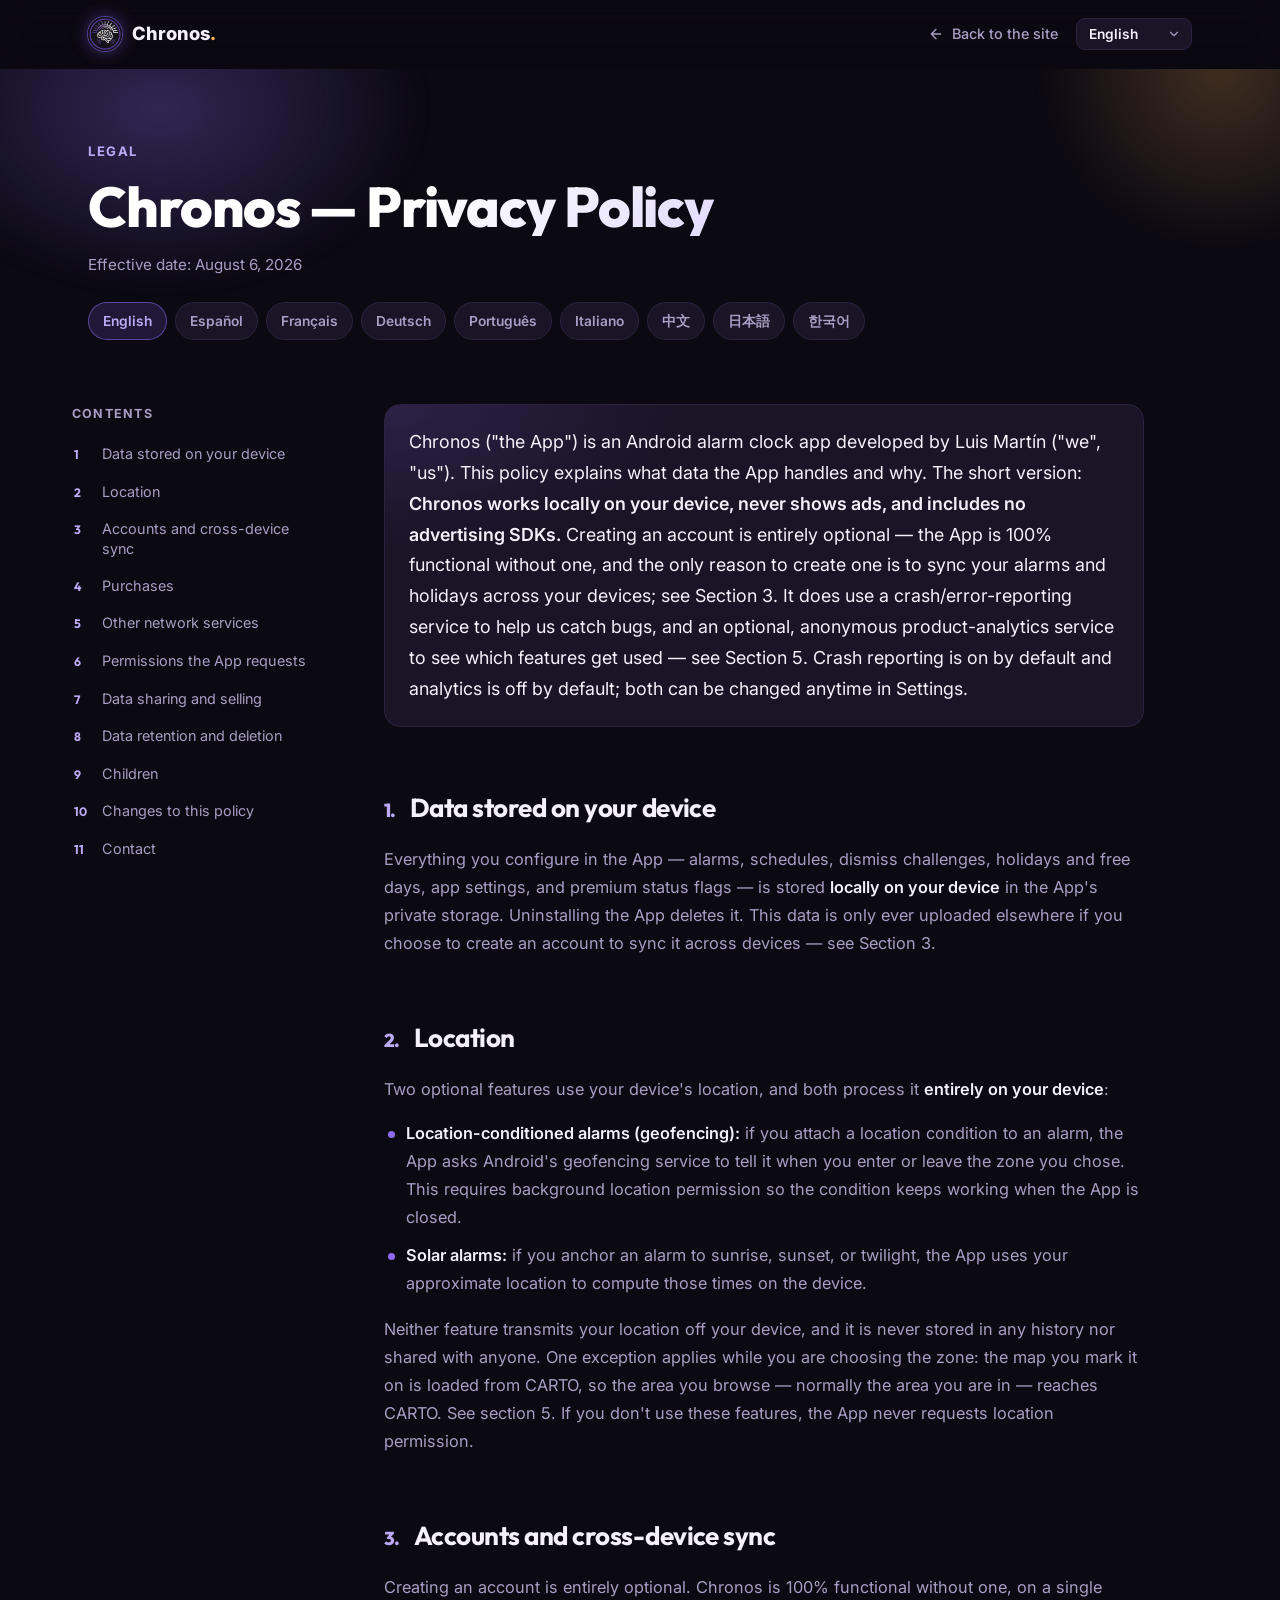
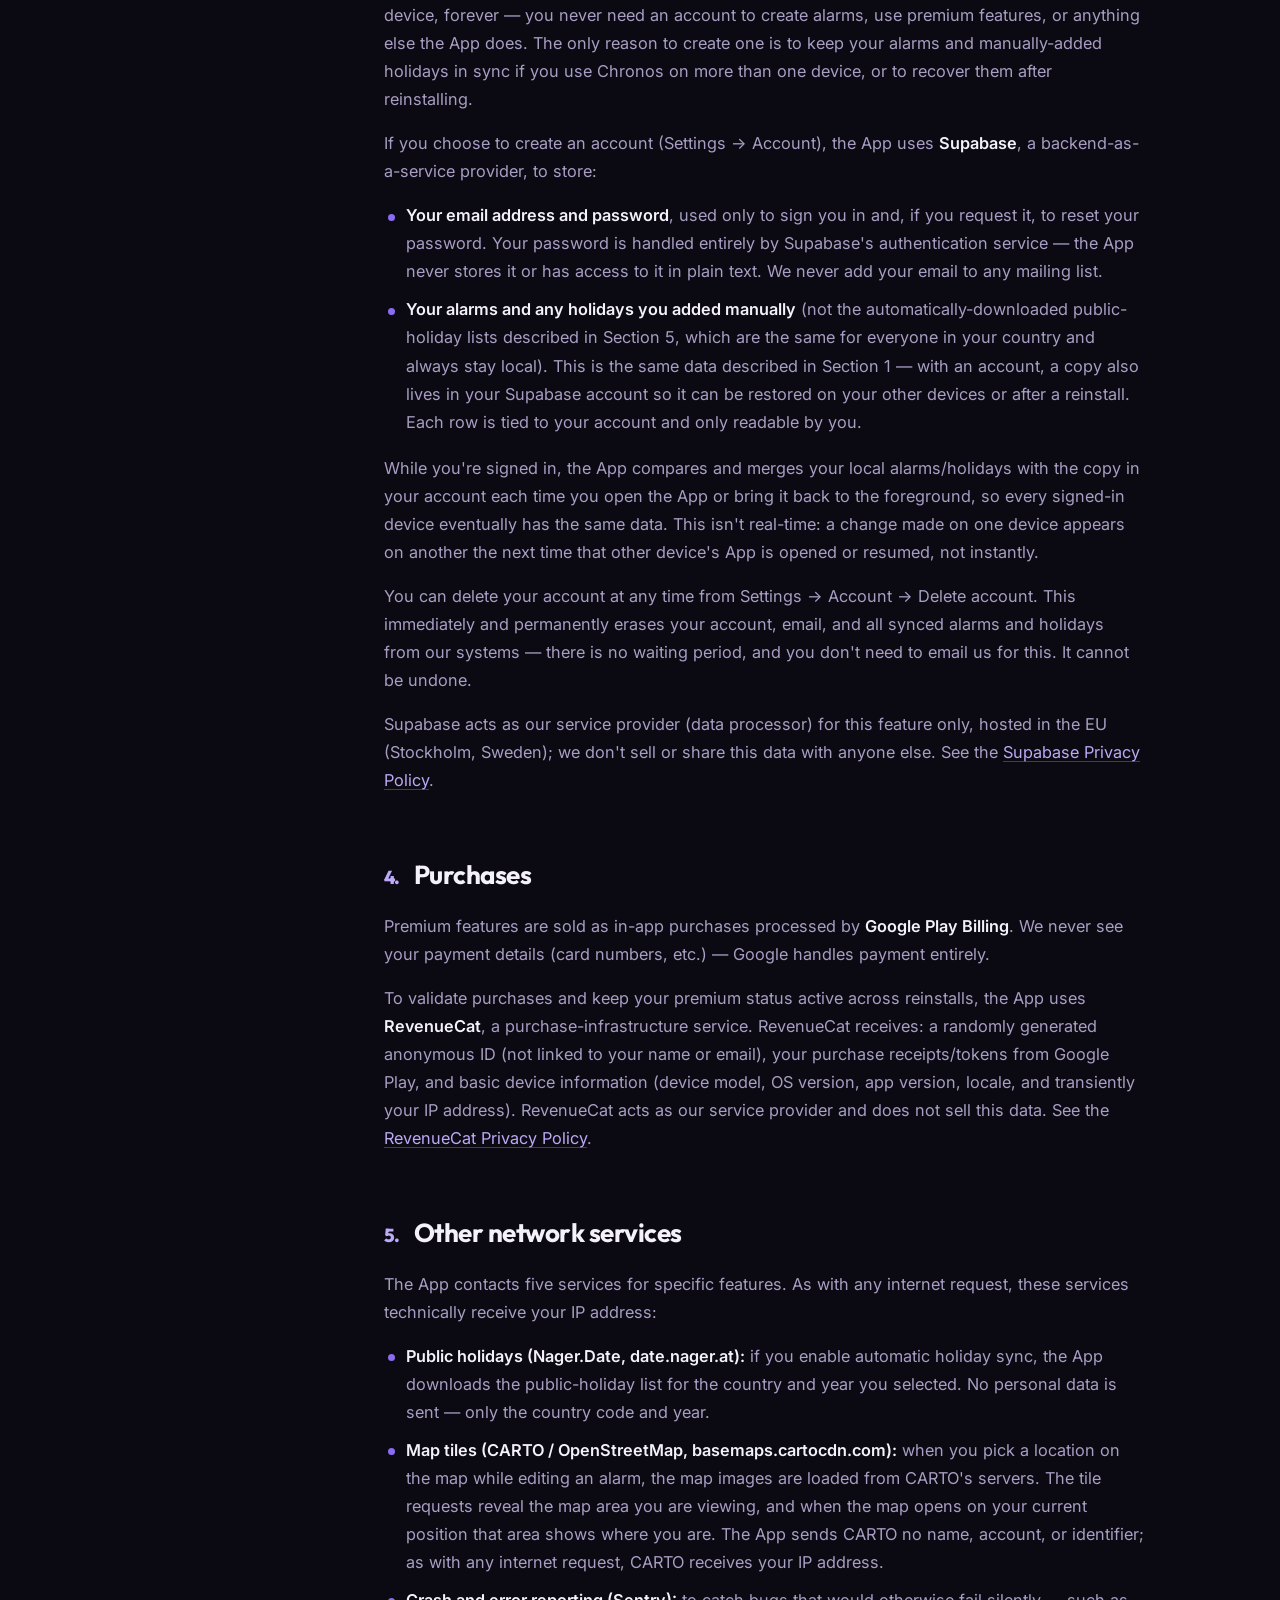
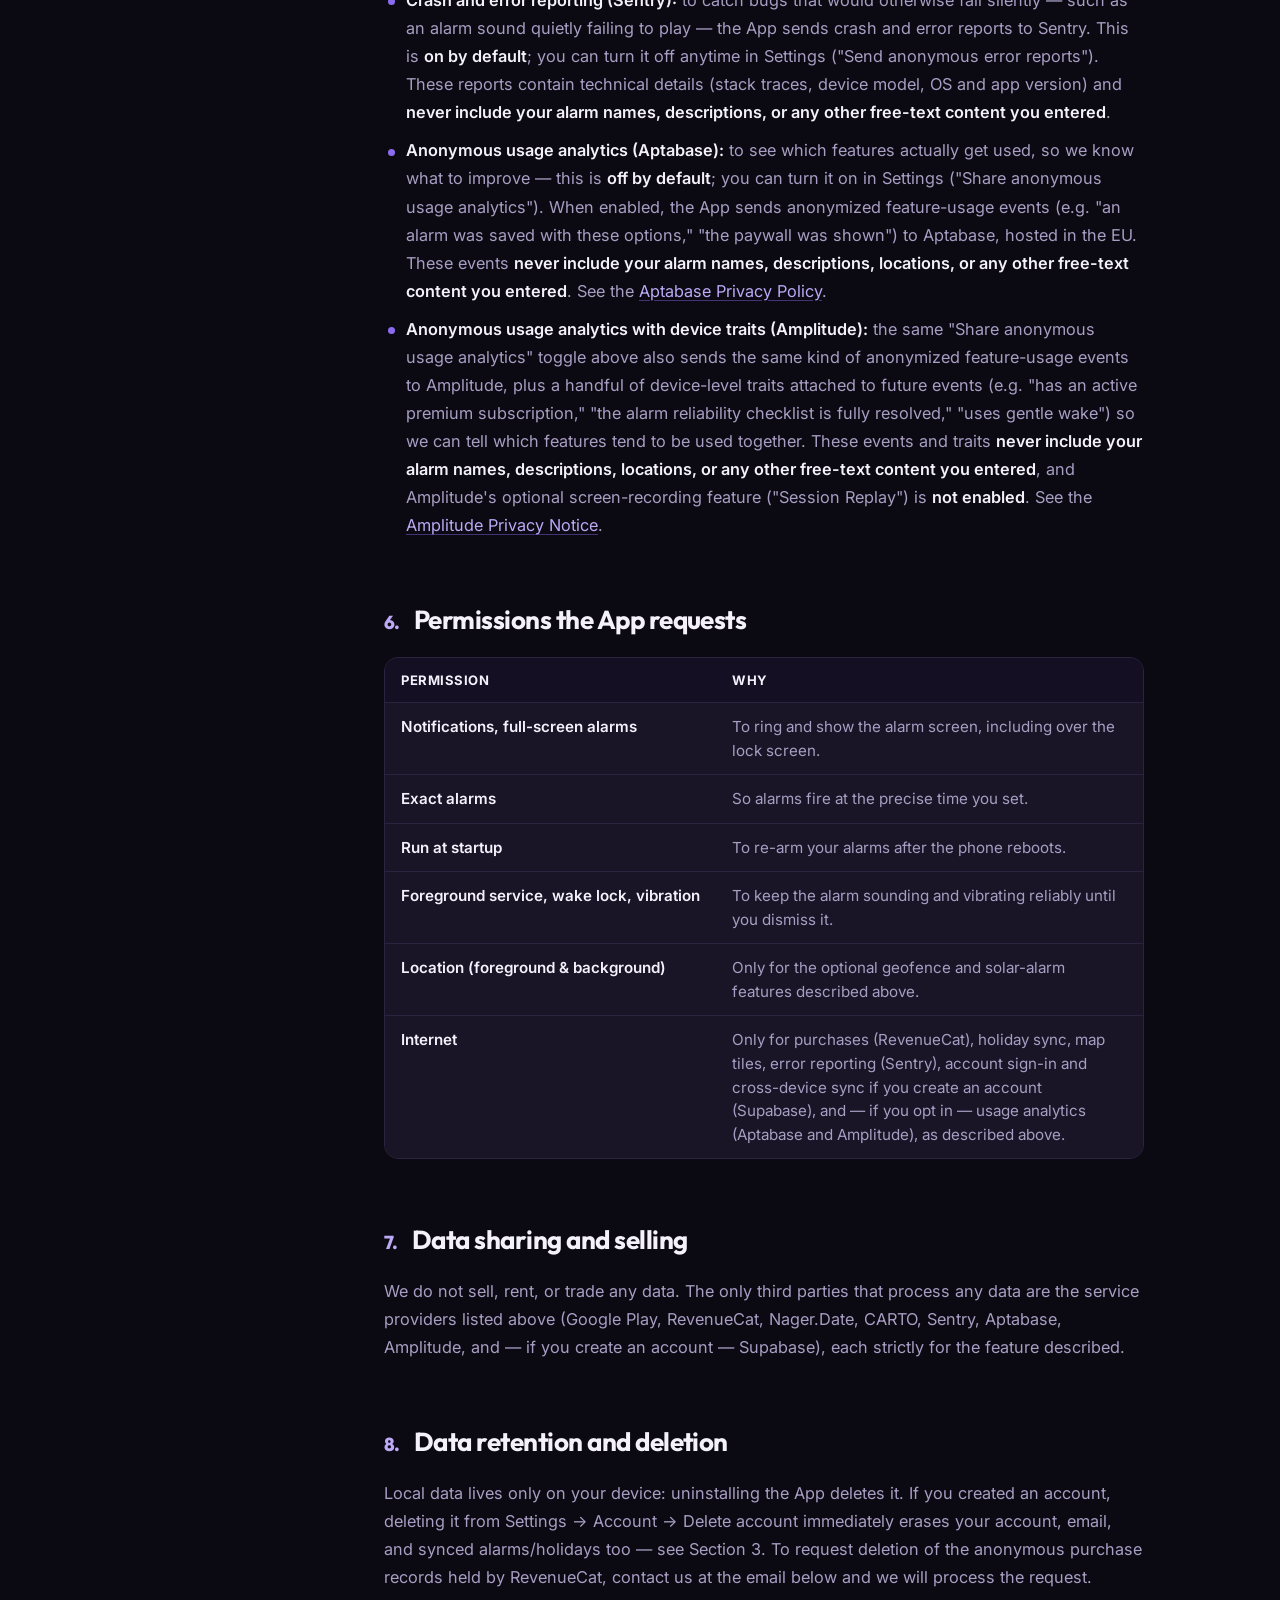
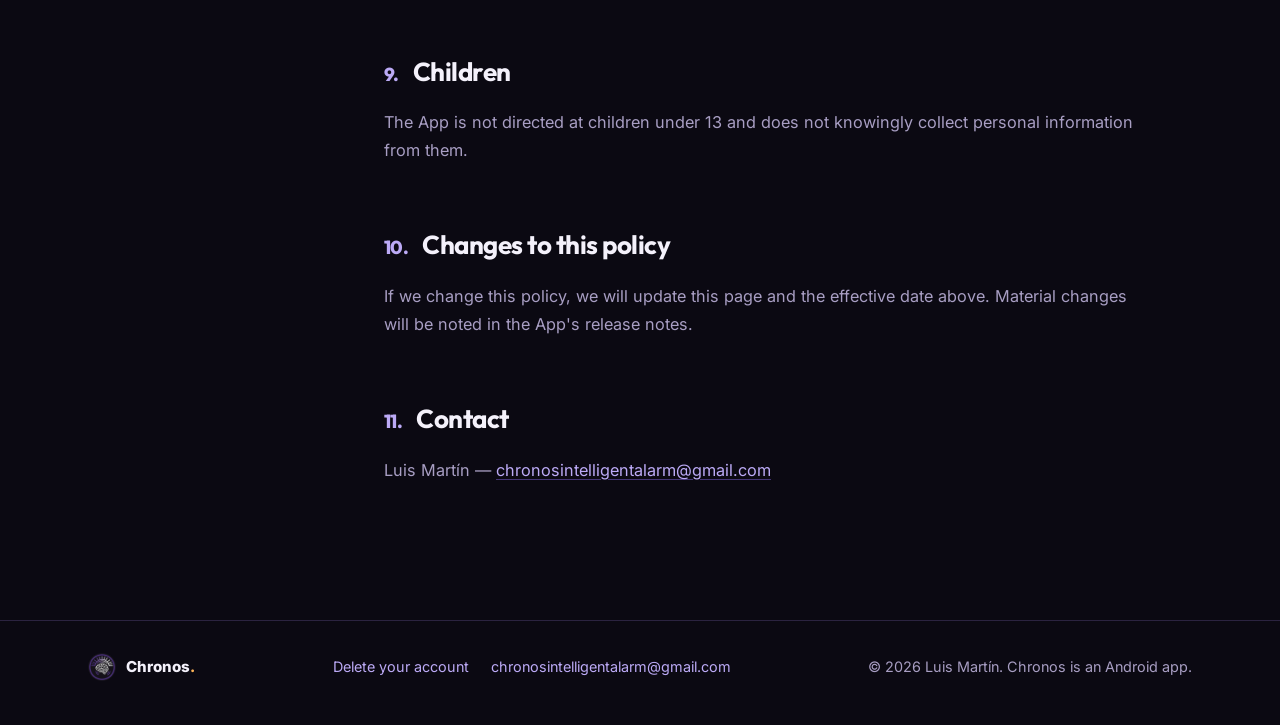
==== commit a7a234ca: "Redesign legal pages to match chronosintelligentalarm.com Apply the main site's visual system (token" ====
--- a/index.html
+++ b/index.html
@@ -4,26 +4,60 @@
 <meta charset="utf-8">
 <meta name="viewport" content="width=device-width, initial-scale=1">
 <title>Chronos — Privacy Policy</title>
-<style>
-  body { font-family: -apple-system, "Segoe UI", Roboto, "Hiragino Sans", "Noto Sans CJK SC", sans-serif;
-         max-width: 760px; margin: 0 auto; padding: 24px 16px 64px; line-height: 1.6; color: #222; }
-  h1 { font-size: 1.6em; } h2 { font-size: 1.2em; margin-top: 2em; }
-  table { border-collapse: collapse; width: 100%; font-size: 0.95em; }
-  th, td { border: 1px solid #ccc; padding: 6px 10px; text-align: left; vertical-align: top; }
-  th { background: #f2f2f2; }
-  .lang-nav { background: #f2f2f2; padding: 8px 12px; border-radius: 8px; position: sticky; top: 0; }
-  hr.divider { margin: 48px 0; border: none; border-top: 2px solid #ccc; }
-  .muted { color: #666; font-size: 0.9em; }
-</style>
+<meta name="description" content="Privacy policy of Chronos, the smart alarm clock for Android, in nine languages.">
+<meta name="theme-color" content="#0b0912">
+<link rel="icon" type="image/png" href="assets/favicon.png">
+<link rel="stylesheet" href="legal.css">
+<script src="legal.js"></script>
+<link rel="preconnect" href="https://fonts.googleapis.com">
+<link rel="preconnect" href="https://fonts.gstatic.com" crossorigin>
+<link href="https://fonts.googleapis.com/css2?family=Inter:wght@400;500;600;700;800&family=Outfit:wght@600;700;800&display=swap" rel="stylesheet">
 </head>
 <body>
 
-<p class="lang-nav">
-  <a href="#en">English</a> · <a href="#es">Español</a> · <a href="#fr">Français</a> ·
-  <a href="#de">Deutsch</a> · <a href="#pt">Português</a> · <a href="#it">Italiano</a> ·
-  <a href="#zh">中文</a> · <a href="#ja">日本語</a> · <a href="#ko">한국어</a>
-</p>
-
+<header id="top" class="top">
+  <div class="wrap top-row">
+    <a class="brand" href="https://chronosintelligentalarm.com/">
+      <img src="assets/logo.png" alt="" width="34" height="34">
+      <span>Chronos<span class="dot">.</span></span>
+    </a>
+    <div class="top-right">
+      <a class="back" href="https://chronosintelligentalarm.com/">
+        <svg viewBox="0 0 24 24" fill="none" stroke="currentColor" stroke-width="2" stroke-linecap="round" stroke-linejoin="round" aria-hidden="true"><path d="M19 12H5M12 19l-7-7 7-7"></path></svg>
+        <span class="back-text"><span data-l="en">Back to the site</span><span data-l="es">Volver a la web</span><span data-l="fr">Retour au site</span><span data-l="de">Zurück zur Website</span><span data-l="pt">Voltar ao site</span><span data-l="it">Torna al sito</span><span data-l="zh">返回网站</span><span data-l="ja">サイトに戻る</span><span data-l="ko">사이트로 돌아가기</span></span>
+      </a>
+      <label class="lang-select">
+        <span class="sr-only">Language</span>
+        <select id="lang-select"><option value="en" lang="en">English</option><option value="es" lang="es">Español</option><option value="fr" lang="fr">Français</option><option value="de" lang="de">Deutsch</option><option value="pt" lang="pt">Português</option><option value="it" lang="it">Italiano</option><option value="zh" lang="zh">中文</option><option value="ja" lang="ja">日本語</option><option value="ko" lang="ko">한국어</option></select>
+        <svg viewBox="0 0 24 24" fill="none" stroke="currentColor" stroke-width="2" stroke-linecap="round" stroke-linejoin="round" aria-hidden="true"><path d="M6 9l6 6 6-6"></path></svg>
+      </label>
+    </div>
+  </div>
+</header>
+
+<main>
+  <section class="hero">
+    <div class="glow" aria-hidden="true"></div>
+    <div class="glow-b" aria-hidden="true"></div>
+    <div class="wrap hero-inner">
+      <div class="kicker">Legal</div>
+      <div class="hero-slot" id="hero-slot"></div>
+      <nav class="langs" aria-label="Language"><a href="#en" hreflang="en" lang="en">English</a><a href="#es" hreflang="es" lang="es">Español</a><a href="#fr" hreflang="fr" lang="fr">Français</a><a href="#de" hreflang="de" lang="de">Deutsch</a><a href="#pt" hreflang="pt" lang="pt">Português</a><a href="#it" hreflang="it" lang="it">Italiano</a><a href="#zh" hreflang="zh" lang="zh">中文</a><a href="#ja" hreflang="ja" lang="ja">日本語</a><a href="#ko" hreflang="ko" lang="ko">한국어</a></nav>
+    </div>
+  </section>
+
+  <div class="wrap layout">
+    <aside class="side">
+      <nav class="toc" aria-label="Contents">
+        <div class="toc-label"><span data-l="en">Contents</span><span data-l="es">Contenido</span><span data-l="fr">Sommaire</span><span data-l="de">Inhalt</span><span data-l="pt">Conteúdo</span><span data-l="it">Indice</span><span data-l="zh">目录</span><span data-l="ja">目次</span><span data-l="ko">목차</span></div>
+        <div class="toc-links" id="toc-links"></div>
+      </nav>
+    </aside>
+    <article class="doc" id="doc">
+<!-- LEGAL:BEGIN — Legal text, copied verbatim from the Chronos repo (docs/legal/). To republish,
+     replace everything between LEGAL:BEGIN and LEGAL:END with the updated language blocks
+     (<h1 id="en"> … <h1 id="ko"> …). The design is applied by legal.css / legal.js at runtime;
+     do not edit the text here. -->
 <!-- ============================== EN ============================== -->
 <h1 id="en">Chronos — Privacy Policy</h1>
 <p class="muted">Effective date: August 6, 2026</p>
@@ -1618,6 +1652,24 @@
 
 <h2>11. 문의</h2>
 <p>Luis Martín — <a href="mailto:chronosintelligentalarm@gmail.com">chronosintelligentalarm@gmail.com</a></p>
+<!-- LEGAL:END -->
+    </article>
+  </div>
+</main>
+
+<footer>
+  <div class="wrap foot-row">
+    <div class="foot-brand">
+      <img src="assets/logo.png" alt="" width="28" height="28">
+      <span>Chronos<span class="dot" style="color: #ffb457;">.</span></span>
+    </div>
+    <div class="foot-links">
+      <a href="delete-account.html"><span data-l="en">Delete your account</span><span data-l="es">Eliminar tu cuenta</span><span data-l="fr">Supprimer votre compte</span><span data-l="de">Ihr Konto löschen</span><span data-l="pt">Eliminar a sua conta</span><span data-l="it">Elimina il tuo account</span><span data-l="zh">删除您的账号</span><span data-l="ja">アカウントの削除</span><span data-l="ko">계정 삭제</span></a>
+      <a href="mailto:chronosintelligentalarm@gmail.com">chronosintelligentalarm@gmail.com</a>
+    </div>
+    <div><span data-l="en">© 2026 Luis Martín. Chronos is an Android app.</span><span data-l="es">© 2026 Luis Martín. Chronos es una app para Android.</span><span data-l="fr">© 2026 Luis Martín. Chronos est une application Android.</span><span data-l="de">© 2026 Luis Martín. Chronos ist eine Android-App.</span><span data-l="pt">© 2026 Luis Martín. Chronos é uma app para Android.</span><span data-l="it">© 2026 Luis Martín. Chronos è un'app per Android.</span><span data-l="zh">© 2026 Luis Martín。Chronos 是一款 Android 应用。</span><span data-l="ja">© 2026 Luis Martín。Chronos は Android アプリです。</span><span data-l="ko">© 2026 Luis Martín. Chronos는 Android 앱입니다.</span></div>
+  </div>
+</footer>
 
 </body>
 </html>
--- a/legal.css
+++ b/legal.css
@@ -0,0 +1,173 @@
+/* Chronos — Legal pages. Shared by index.html and delete-account.html.
+   Visual system mirrors https://chronosintelligentalarm.com/ (chronos-web/docs/index.html)
+   and the approved mockup chronos-web/design/Legal.dc.html. */
+
+:root {
+  --bg: #0b0912;
+  --bg2: #150f24;
+  --card: #191426;
+  --card-hover: #201933;
+  --border: #2b2340;
+  --text: #f4f1fb;
+  --muted: #a89ec3;
+  --accent: #8b6cf0;
+  --accent-light: #bcaaf6;           /* fallback for browsers without color-mix() */
+  --accent-dim: rgba(139, 108, 240, .16);
+  --accent-55: rgba(139, 108, 240, .55);
+  --accent-45: rgba(139, 108, 240, .45);
+  --warm: #ffb457;
+  --cjk: "Hiragino Sans", "Noto Sans CJK SC", "Noto Sans SC", "PingFang SC", "Microsoft YaHei";
+  --display: 'Outfit', 'Inter', -apple-system, "Segoe UI", Roboto, "Noto Sans", var(--cjk), sans-serif;
+  --body: 'Inter', -apple-system, "Segoe UI", Roboto, "Noto Sans", var(--cjk), sans-serif;
+  color-scheme: dark;
+}
+@supports (color: color-mix(in srgb, red 50%, blue)) {
+  :root {
+    --accent-light: color-mix(in srgb, var(--accent) 58%, #ffffff);
+    --accent-dim: color-mix(in srgb, var(--accent) 16%, transparent);
+    --accent-55: color-mix(in srgb, var(--accent) 55%, transparent);
+    --accent-45: color-mix(in srgb, var(--accent) 45%, transparent);
+  }
+}
+
+/* Language-specific font stacks so zh / ja / ko never fall back to a poor face. */
+:lang(ja) { --cjk: "Hiragino Sans", "Hiragino Kaku Gothic ProN", "Noto Sans CJK JP", "Noto Sans JP", "Yu Gothic", Meiryo; }
+:lang(zh) { --cjk: "PingFang SC", "Hiragino Sans GB", "Noto Sans CJK SC", "Noto Sans SC", "Microsoft YaHei", "Hiragino Sans"; }
+:lang(ko) { --cjk: "Apple SD Gothic Neo", "Noto Sans CJK KR", "Noto Sans KR", "Malgun Gothic", "Hiragino Sans"; }
+
+* { box-sizing: border-box; }
+html { background: var(--bg); }
+@media (prefers-reduced-motion: no-preference) { html { scroll-behavior: smooth; } }
+body { margin: 0; background: var(--bg); color: var(--text); font-family: var(--body); line-height: 1.6; -webkit-font-smoothing: antialiased; }
+a { color: var(--accent-light); text-decoration: none; }
+a:hover { color: #ffffff; }
+h1, h2, h3 { font-family: var(--display); letter-spacing: -0.02em; margin: 0; }
+:lang(ja) h1, :lang(ja) h2, :lang(zh) h1, :lang(zh) h2, :lang(ko) h1, :lang(ko) h2 { letter-spacing: 0; }
+img { max-width: 100%; }
+.wrap { max-width: 1160px; margin: 0 auto; padding: 0 28px; position: relative; }
+.sr-only { position: absolute; width: 1px; height: 1px; padding: 0; margin: -1px; overflow: hidden; clip: rect(0, 0, 0, 0); white-space: nowrap; border: 0; }
+:focus-visible { outline: 2px solid var(--accent-light); outline-offset: 3px; border-radius: 6px; }
+
+/* UI strings: one <span data-l="xx"> per language. JS shows the active one; without JS, English. */
+html.js [data-l] { display: none; }
+html.js[data-lang="en"] [data-l="en"], html.js[data-lang="es"] [data-l="es"], html.js[data-lang="fr"] [data-l="fr"],
+html.js[data-lang="de"] [data-l="de"], html.js[data-lang="pt"] [data-l="pt"], html.js[data-lang="it"] [data-l="it"],
+html.js[data-lang="zh"] [data-l="zh"], html.js[data-lang="ja"] [data-l="ja"], html.js[data-lang="ko"] [data-l="ko"] { display: inline; }
+html:not(.js) [data-l]:not([data-l="en"]) { display: none; }
+
+/* ===== Header ===== */
+.top { position: sticky; top: 0; z-index: 20; backdrop-filter: blur(16px); -webkit-backdrop-filter: blur(16px);
+  background: rgba(11, 9, 18, 0.66); border-bottom: 1px solid transparent; transition: border-color .3s ease, background .3s ease; }
+.top.scrolled { border-bottom-color: var(--border); background: rgba(11, 9, 18, 0.86); }
+.top-row { display: flex; align-items: center; justify-content: space-between; gap: 24px; height: 68px; }
+.brand { display: flex; align-items: center; gap: 10px; font-weight: 800; font-size: 1.15em; color: var(--text); }
+.brand:hover { color: var(--text); }
+.brand img { width: 34px; height: 34px; border-radius: 50%; display: block; box-shadow: 0 0 0 1px rgba(139,108,240,.5), 0 0 18px rgba(139,108,240,.45); }
+.brand .dot { color: var(--warm); }
+.top-right { display: flex; align-items: center; gap: 18px; }
+.back { display: inline-flex; align-items: center; gap: 8px; color: var(--muted); font-size: 0.9em; font-weight: 500; transition: color .15s ease; }
+.back:hover { color: var(--text); }
+.back svg { width: 16px; height: 16px; flex: none; }
+.lang-select { position: relative; display: inline-flex; align-items: center; }
+html:not(.js) .lang-select { display: none; }
+.lang-select select { appearance: none; -webkit-appearance: none; background: var(--card); border: 1px solid var(--border); color: var(--text);
+  border-radius: 9px; padding: 7px 34px 7px 12px; font: 600 0.86em var(--body); cursor: pointer; transition: border-color .15s ease; }
+.lang-select select:hover { border-color: var(--accent-55); }
+.lang-select svg { position: absolute; right: 11px; width: 14px; height: 14px; color: var(--muted); pointer-events: none; }
+
+/* ===== Hero ===== */
+/* overflow: clip (not hidden): a hidden-overflow hero is a scroll container, and navigating to #en … #ko would then
+   align the hero itself under the sticky header instead of leaving the page at the top. */
+.hero { position: relative; overflow: hidden; overflow: clip; padding: 72px 0 40px; scroll-margin-top: 100vh; }
+.glow { position: absolute; width: 760px; height: 520px; left: -220px; top: -220px; border-radius: 50%; pointer-events: none;
+  background: radial-gradient(closest-side, rgba(139,108,240,.30), transparent 70%); filter: blur(10px); }
+.glow-b { position: absolute; width: 520px; height: 520px; right: -200px; top: -260px; border-radius: 50%; pointer-events: none;
+  background: radial-gradient(closest-side, rgba(255,180,87,.22), transparent 70%); filter: blur(10px); }
+.hero-inner { display: flex; flex-direction: column; gap: 16px; }
+.kicker { color: var(--accent-light); font-weight: 700; font-size: 0.82em; letter-spacing: .12em; text-transform: uppercase; }
+.hero-slot { display: flex; flex-direction: column; gap: 16px; }
+.hero-slot:empty { display: none; }
+/* The <h1> and its <p class="muted"> are the document's own; JS moves them here. Without JS they stay in the article (see below).
+   Navigating to #en … #ko lands on the <h1>: a large scroll margin keeps the whole hero in view instead of tucking the title under the sticky header. */
+.hero-slot h1 { scroll-margin-top: 100vh; }
+.hero-slot h1, html:not(.js) .doc h1 { font-size: 56px; line-height: 1.04; font-weight: 800;
+  background: linear-gradient(135deg, #ffffff 30%, var(--accent-light)); -webkit-background-clip: text; background-clip: text; color: transparent; }
+.hero-slot p.muted, html:not(.js) .doc > p.muted { color: var(--muted); font-size: 0.95em; line-height: 1.7; margin: 0; max-width: 720px; }
+.hero-slot p.muted a, html:not(.js) .doc > p.muted a { text-decoration: underline; text-decoration-color: var(--accent-45); text-underline-offset: 3px; }
+.langs { display: flex; flex-wrap: wrap; gap: 8px; margin-top: 8px; }
+.langs a { padding: 7px 14px; border-radius: 999px; background: var(--card); border: 1px solid var(--border); color: var(--muted); font-size: 0.86em; font-weight: 600; transition: border-color .15s ease, color .15s ease; }
+.langs a:hover { color: var(--text); border-color: var(--accent-55); }
+.langs a.on { background: var(--accent-dim); color: var(--accent-light); border-color: var(--accent-55); }
+
+/* ===== Layout: sticky table of contents + article ===== */
+.layout { display: grid; grid-template-columns: 260px minmax(0, 1fr); gap: 64px; align-items: start; padding: 24px 0 120px; }
+.side { position: sticky; top: 92px; }
+.toc { display: flex; flex-direction: column; gap: 2px; }
+.toc-label { font-size: 0.78em; font-weight: 700; letter-spacing: .1em; text-transform: uppercase; color: var(--muted); margin-bottom: 10px; padding: 0 12px; }
+.toc-links { display: flex; flex-direction: column; gap: 2px; }
+.toc a { display: flex; gap: 10px; align-items: baseline; padding: 8px 12px; border-radius: 10px; color: var(--muted); font-size: 0.9em; line-height: 1.35; border-left: 2px solid transparent; transition: color .15s ease, background .15s ease; }
+.toc a .num { font-family: var(--display); font-weight: 700; color: var(--accent-light); font-size: 0.85em; min-width: 18px; flex: none; }
+.toc a:hover { color: var(--text); background: var(--card); }
+.toc a.active { color: var(--text); background: var(--card); border-left-color: var(--accent); }
+html:not(.js) .layout { grid-template-columns: minmax(0, 1fr); }
+html:not(.js) .side { display: none; }
+html:not(.js) .doc { margin: 0 auto; }
+
+/* ===== Article ===== */
+.doc { max-width: 760px; }
+.doc .lang-nav { display: none; }                     /* legacy in-document language nav, replaced by the hero pills */
+html.js .doc > :not(section.lang.active) { display: none; }   /* JS shows one language; before JS wraps, nothing flashes */
+.doc p, .doc li { color: var(--muted); font-size: 1.02em; line-height: 1.72; }
+:lang(ja) .doc p, :lang(ja) .doc li, :lang(zh) .doc p, :lang(zh) .doc li, :lang(ko) .doc p, :lang(ko) .doc li { line-height: 1.85; }
+.doc p { margin: 0 0 16px; }
+.doc strong { color: var(--text); font-weight: 600; }
+/* Summary: the first paragraph of the policy, as a highlighted card */
+.doc .lang > p:first-child:not(.muted), html:not(.js) .doc > p.muted + p { font-size: 1.12em; color: var(--text); background: var(--card); border: 1px solid var(--border); border-radius: 16px; padding: 22px 24px;
+  background-image: radial-gradient(420px 200px at 0% 0%, var(--accent-dim), transparent 70%); }
+.doc h2 { font-size: 26px; font-weight: 700; margin: 52px 0 16px; padding-top: 8px; display: flex; gap: 14px; align-items: baseline; scroll-margin-top: 90px; }
+.doc h2 .num { color: var(--accent-light); font-size: 0.72em; font-weight: 800; flex: none; }
+.doc .lang > h2:first-child { margin-top: 8px; }
+.doc ul { margin: 0 0 18px; padding-left: 0; list-style: none; display: flex; flex-direction: column; gap: 10px; }
+.doc li { padding-left: 22px; position: relative; }
+.doc li::before { content: ""; position: absolute; left: 4px; top: 0.75em; width: 7px; height: 7px; border-radius: 50%; background: var(--accent); }
+.doc a { color: var(--accent-light); text-decoration: underline; text-decoration-color: var(--accent-45); text-underline-offset: 3px; }
+.doc a:hover { color: #ffffff; }
+/* Tables as cards. JS wraps each table in .tablewrap (horizontal scroll on narrow screens); the table carries the card look on its own without JS. */
+.doc table { border-collapse: separate; border-spacing: 0; width: 100%; font-size: 0.95em; margin: 6px 0 20px; border: 1px solid var(--border); border-radius: 14px; overflow: hidden; background: var(--card); }
+.tablewrap { overflow-x: auto; margin: 6px 0 20px; border: 1px solid var(--border); border-radius: 14px; background: var(--card); }
+.tablewrap table { margin: 0; border: none; border-radius: 0; }
+.doc th, .doc td { padding: 12px 16px; text-align: left; vertical-align: top; border-top: 1px solid var(--border); color: var(--muted); line-height: 1.55; }
+.doc tr:first-child th, .doc tr:first-child td { border-top: none; }
+.doc th { background: var(--bg2); color: var(--text); font-weight: 700; font-size: 0.86em; letter-spacing: .04em; text-transform: uppercase; }
+.doc td:first-child { color: var(--text); font-weight: 600; white-space: nowrap; }
+/* Without JS: every language stacked, separated as in the original document */
+html:not(.js) .doc h1 { font-size: 44px; margin: 0 0 12px; scroll-margin-top: 96px; }
+html:not(.js) .doc > p.muted { margin-bottom: 28px; }
+html:not(.js) .doc hr.divider { border: none; border-top: 1px solid var(--border); margin: 72px 0 64px; }
+
+/* ===== Footer ===== */
+footer { border-top: 1px solid var(--border); padding: 32px 0 44px; color: var(--muted); font-size: 0.9em; }
+.foot-row { display: flex; justify-content: space-between; align-items: center; gap: 24px; flex-wrap: wrap; }
+.foot-brand { display: flex; align-items: center; gap: 10px; font-weight: 800; font-size: 1.05em; color: var(--text); }
+.foot-brand img { width: 28px; height: 28px; border-radius: 50%; }
+.foot-links { display: flex; gap: 22px; flex-wrap: wrap; justify-content: center; }
+
+@media (max-width: 900px) {
+  .wrap { padding: 0 20px; }
+  .top-row { gap: 12px; }
+  .top-right { gap: 10px; }
+  .hero { padding: 48px 0 28px; }
+  .hero-slot h1, html:not(.js) .doc h1 { font-size: 36px; }
+  .layout { grid-template-columns: 1fr; gap: 24px; padding-bottom: 80px; }
+  .side { position: static; }
+  .doc h2 { font-size: 22px; margin-top: 40px; }
+  .doc td:first-child { white-space: normal; }
+  .foot-row { flex-direction: column; text-align: center; gap: 14px; }
+}
+@media (max-width: 560px) {
+  .back-text { display: none; }
+  .brand { font-size: 1.05em; }
+}
+@media (prefers-reduced-motion: reduce) {
+  *, *::before, *::after { transition: none !important; animation: none !important; }
+}
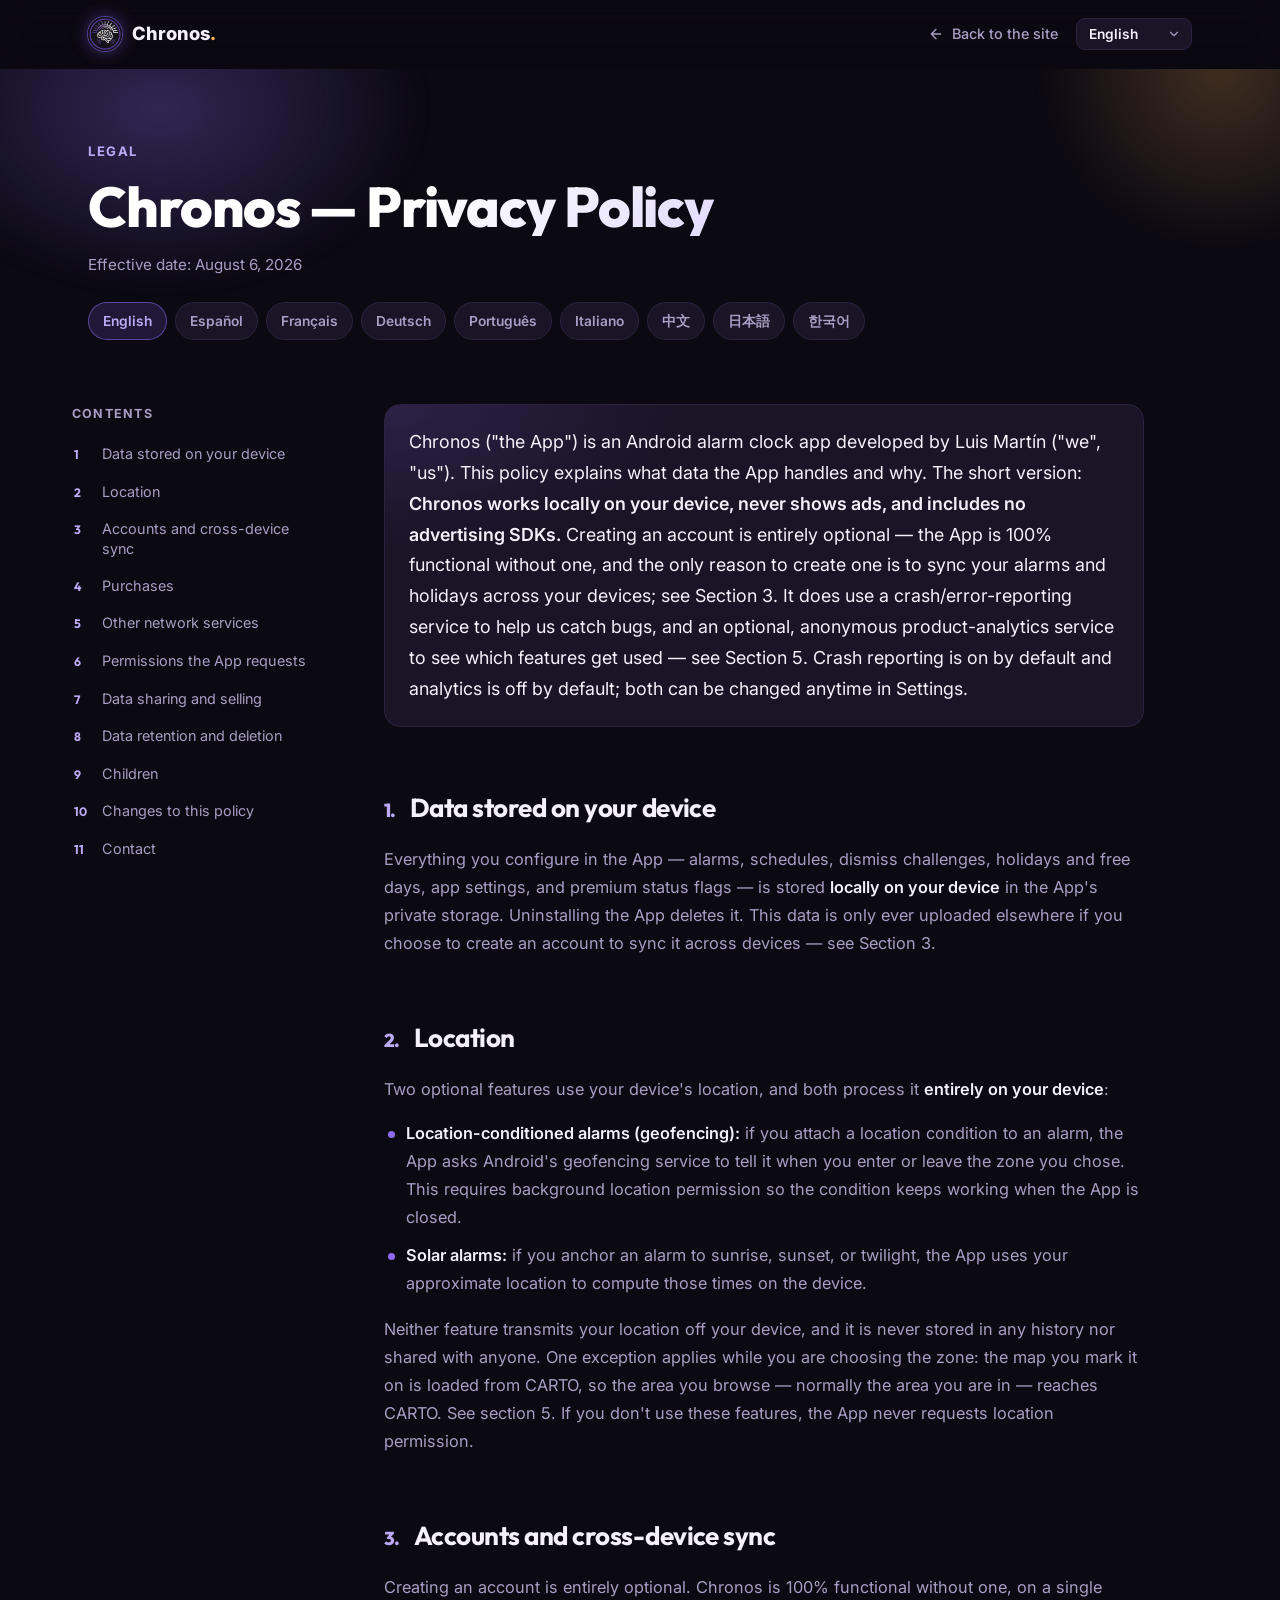
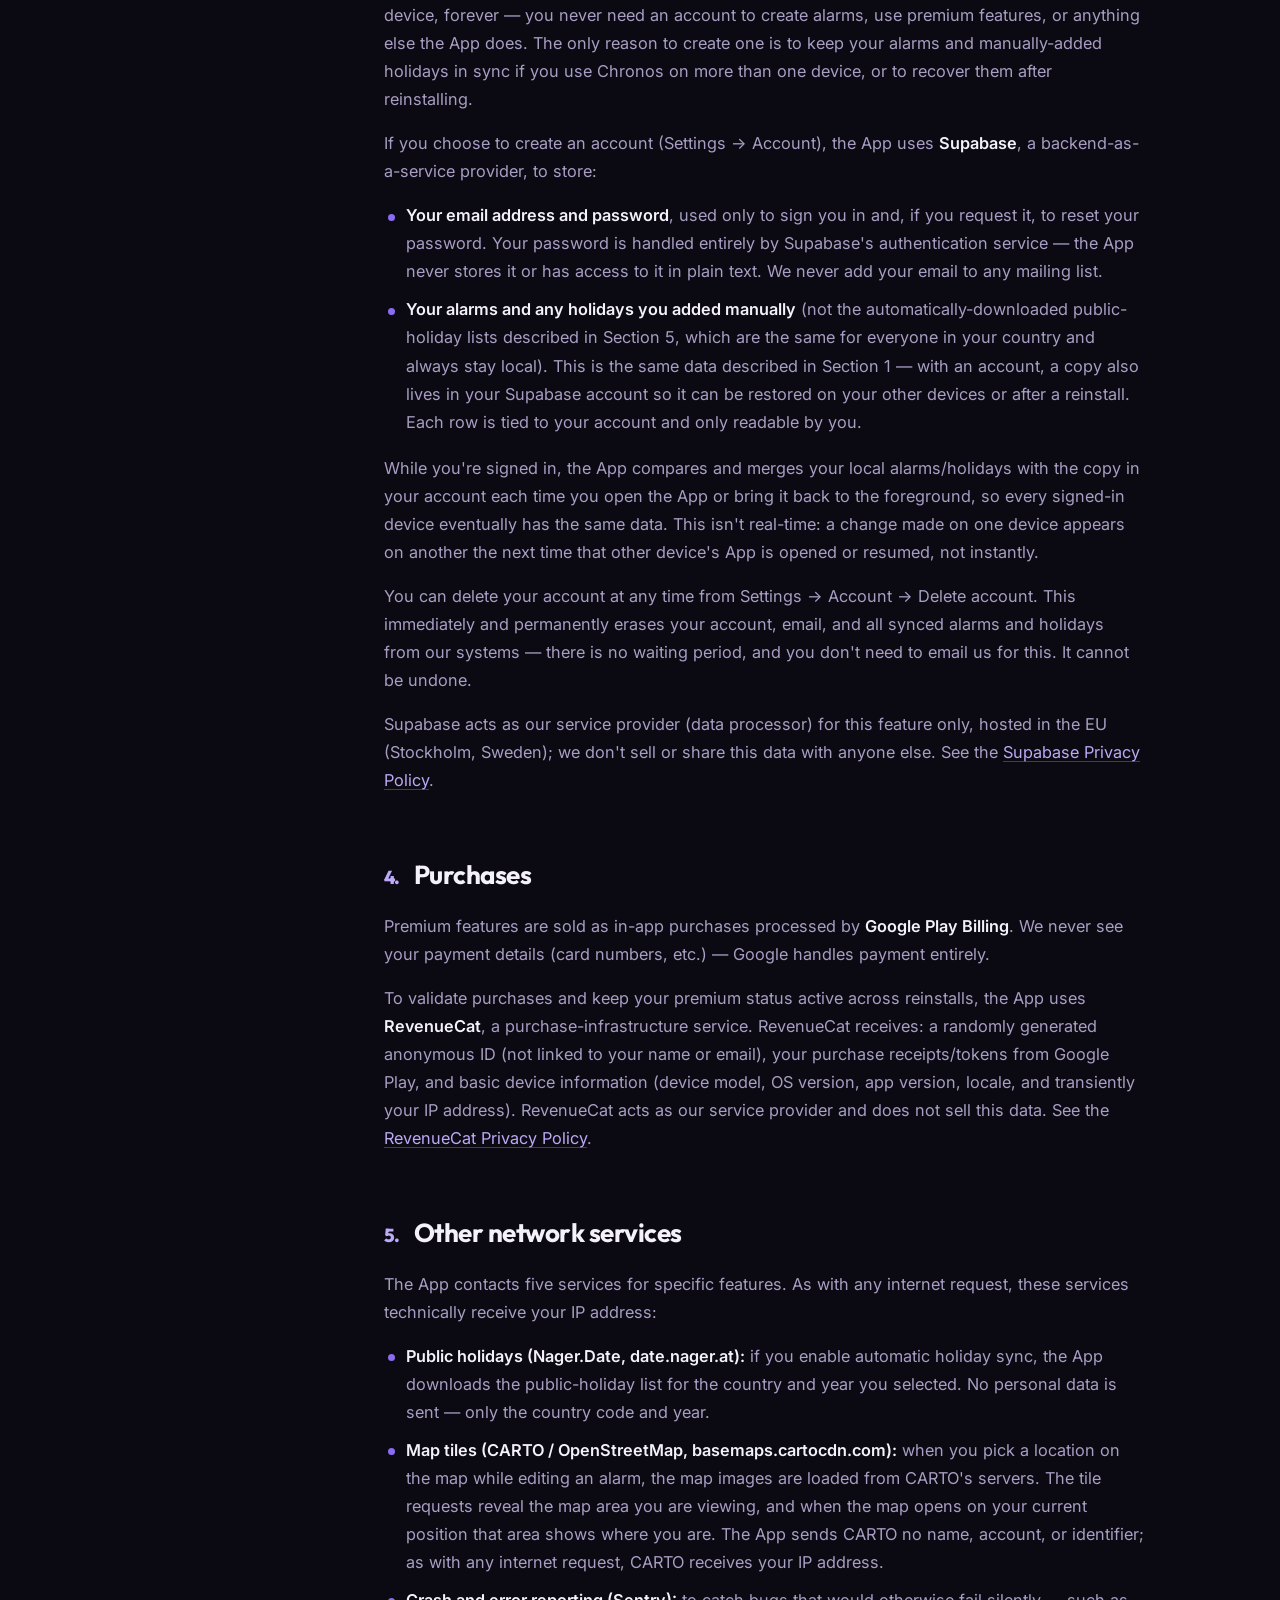
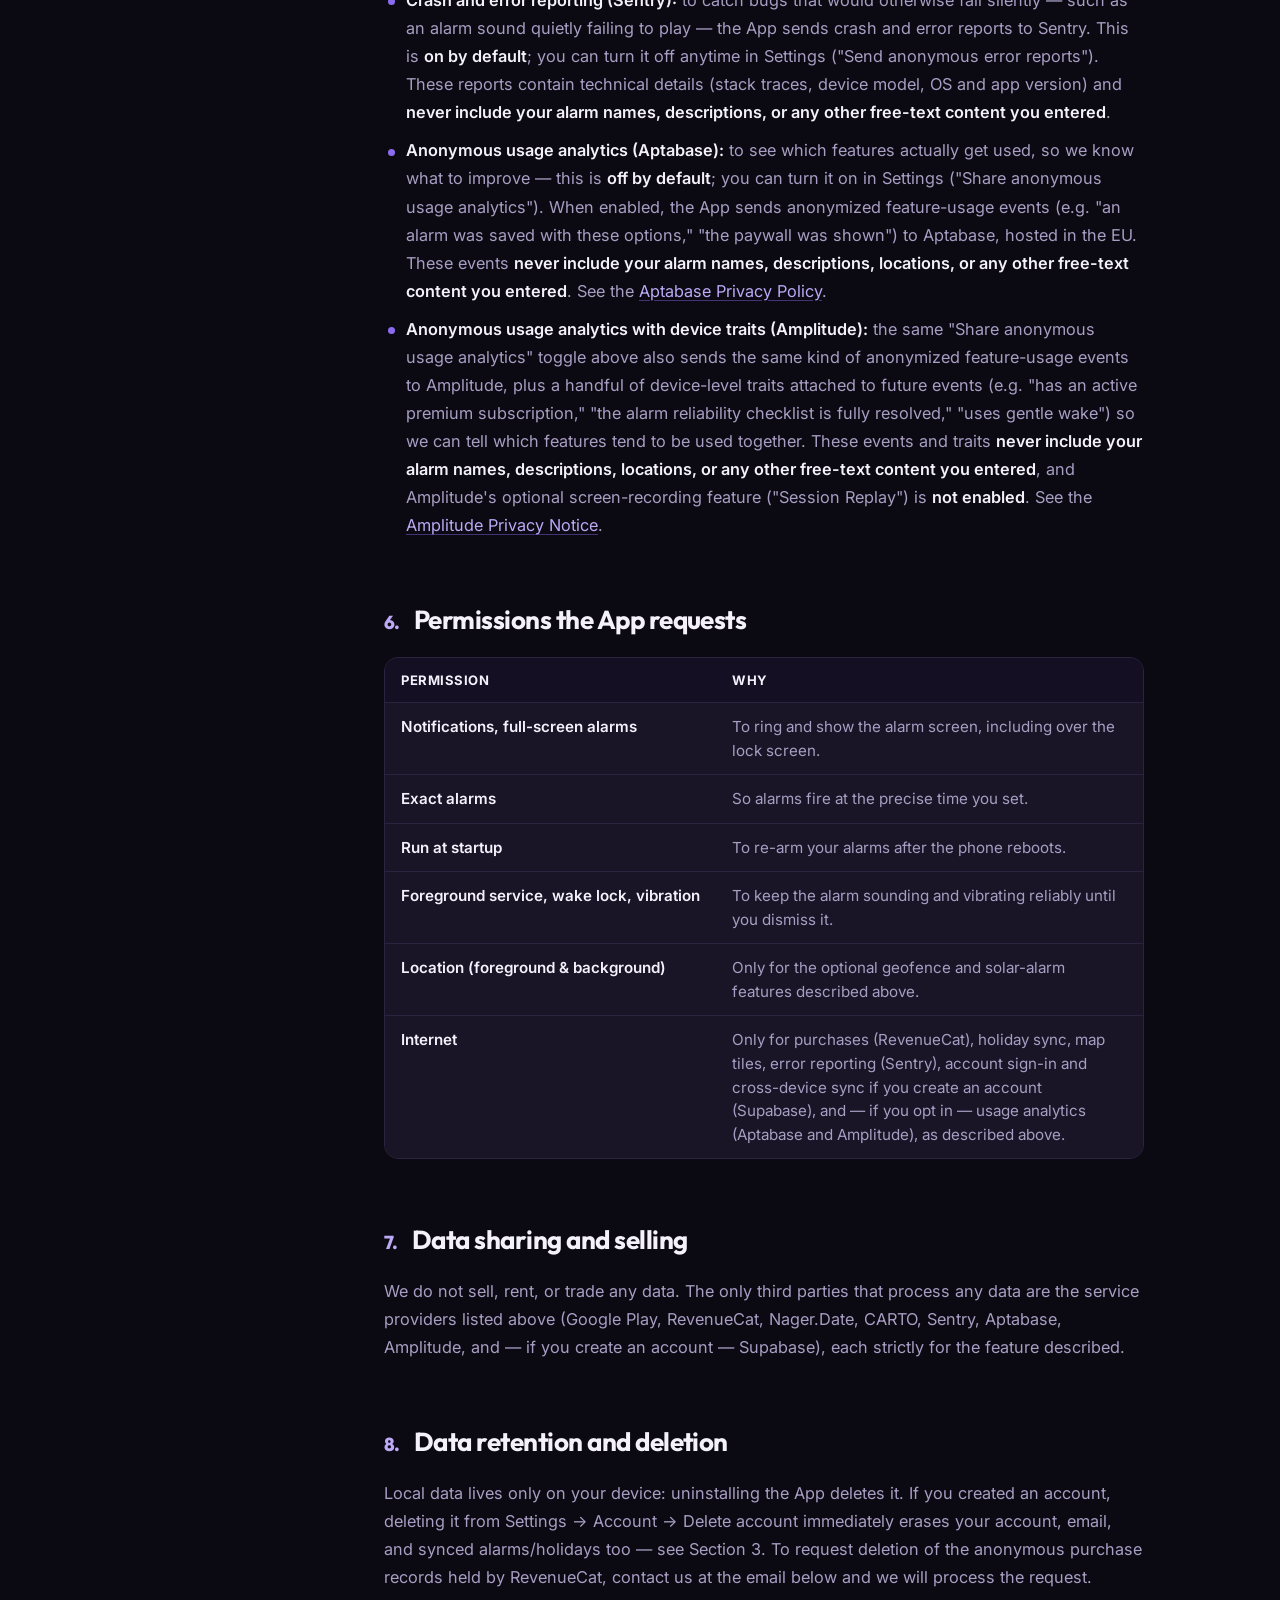
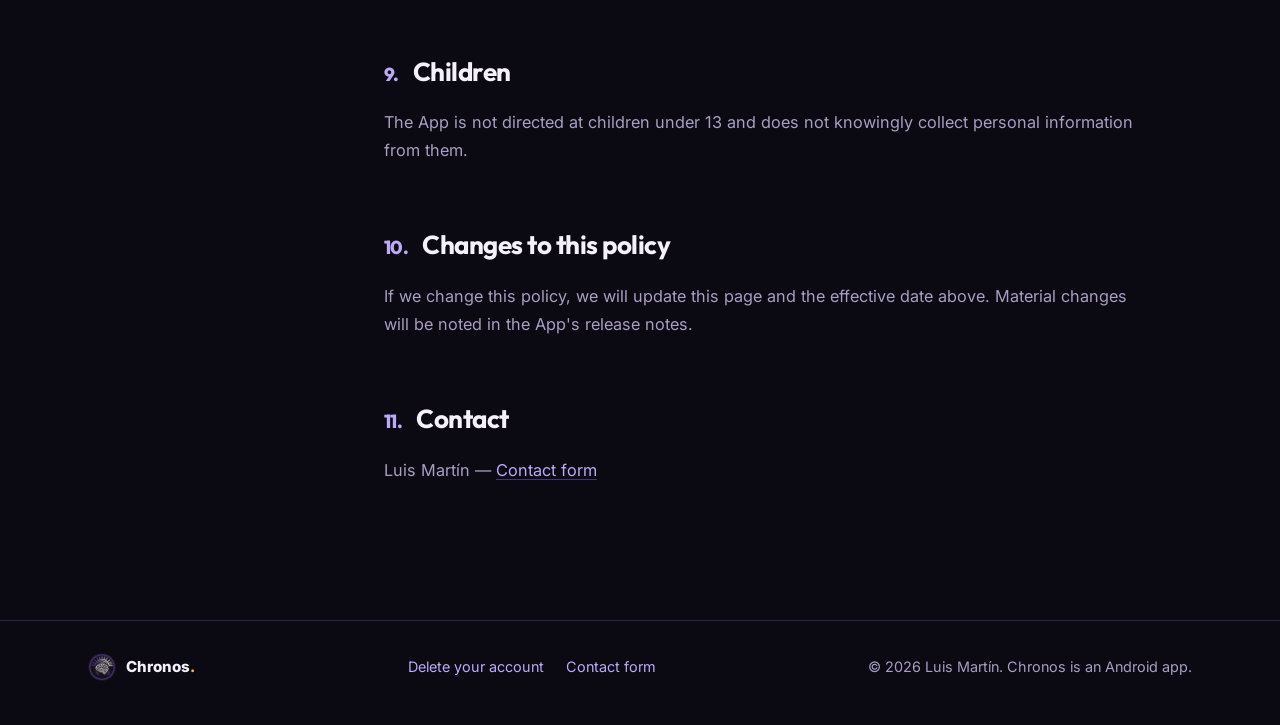
==== commit 5bd61e9f: "feat(contact): replace exposed mailto links with the chronos-web contact form All mailto:chronosinte" ====
--- a/index.html
+++ b/index.html
@@ -221,7 +221,7 @@
 above. Material changes will be noted in the App's release notes.</p>
 
 <h2>11. Contact</h2>
-<p>Luis Martín — <a href="mailto:chronosintelligentalarm@gmail.com">chronosintelligentalarm@gmail.com</a></p>
+<p>Luis Martín — <a href="https://chronosintelligentalarm.com/contact/">Contact form</a></p>
 
 <hr class="divider">
 
@@ -408,7 +408,7 @@
 App.</p>
 
 <h2>11. Contacto</h2>
-<p>Luis Martín — <a href="mailto:chronosintelligentalarm@gmail.com">chronosintelligentalarm@gmail.com</a></p>
+<p>Luis Martín — <a href="https://chronosintelligentalarm.com/contact/">Formulario de contacto</a></p>
 
 <hr class="divider">
 
@@ -602,7 +602,7 @@
 les notes de version de l'App.</p>
 
 <h2>11. Contact</h2>
-<p>Luis Martín — <a href="mailto:chronosintelligentalarm@gmail.com">chronosintelligentalarm@gmail.com</a></p>
+<p>Luis Martín — <a href="https://chronosintelligentalarm.com/contact/">Formulaire de contact</a></p>
 
 <hr class="divider">
 
@@ -795,7 +795,7 @@
 Versionshinweisen der App vermerkt.</p>
 
 <h2>11. Kontakt</h2>
-<p>Luis Martín — <a href="mailto:chronosintelligentalarm@gmail.com">chronosintelligentalarm@gmail.com</a></p>
+<p>Luis Martín — <a href="https://chronosintelligentalarm.com/contact/">Kontaktformular</a></p>
 
 <hr class="divider">
 
@@ -983,7 +983,7 @@
 App.</p>
 
 <h2>11. Contacto</h2>
-<p>Luis Martín — <a href="mailto:chronosintelligentalarm@gmail.com">chronosintelligentalarm@gmail.com</a></p>
+<p>Luis Martín — <a href="https://chronosintelligentalarm.com/contact/">Formulário de contacto</a></p>
 
 <hr class="divider">
 
@@ -1171,7 +1171,7 @@
 note di rilascio dell'App.</p>
 
 <h2>11. Contatto</h2>
-<p>Luis Martín — <a href="mailto:chronosintelligentalarm@gmail.com">chronosintelligentalarm@gmail.com</a></p>
+<p>Luis Martín — <a href="https://chronosintelligentalarm.com/contact/">Modulo di contatto</a></p>
 
 <hr class="divider">
 
@@ -1311,7 +1311,7 @@
 说明中注明。</p>
 
 <h2>11. 联系方式</h2>
-<p>Luis Martín — <a href="mailto:chronosintelligentalarm@gmail.com">chronosintelligentalarm@gmail.com</a></p>
+<p>Luis Martín — <a href="https://chronosintelligentalarm.com/contact/">联系表单</a></p>
 
 <hr class="divider">
 
@@ -1485,7 +1485,7 @@
 変更は本アプリのリリースノートでお知らせします。</p>
 
 <h2>11. お問い合わせ</h2>
-<p>Luis Martín — <a href="mailto:chronosintelligentalarm@gmail.com">chronosintelligentalarm@gmail.com</a></p>
+<p>Luis Martín — <a href="https://chronosintelligentalarm.com/contact/">お問い合わせフォーム</a></p>
 
 <hr class="divider">
 
@@ -1651,7 +1651,7 @@
 변경 사항은 본 앱의 릴리스 노트에 안내됩니다.</p>
 
 <h2>11. 문의</h2>
-<p>Luis Martín — <a href="mailto:chronosintelligentalarm@gmail.com">chronosintelligentalarm@gmail.com</a></p>
+<p>Luis Martín — <a href="https://chronosintelligentalarm.com/contact/">문의 양식</a></p>
 <!-- LEGAL:END -->
     </article>
   </div>
@@ -1665,7 +1665,7 @@
     </div>
     <div class="foot-links">
       <a href="delete-account.html"><span data-l="en">Delete your account</span><span data-l="es">Eliminar tu cuenta</span><span data-l="fr">Supprimer votre compte</span><span data-l="de">Ihr Konto löschen</span><span data-l="pt">Eliminar a sua conta</span><span data-l="it">Elimina il tuo account</span><span data-l="zh">删除您的账号</span><span data-l="ja">アカウントの削除</span><span data-l="ko">계정 삭제</span></a>
-      <a href="mailto:chronosintelligentalarm@gmail.com">chronosintelligentalarm@gmail.com</a>
+      <a href="https://chronosintelligentalarm.com/contact/"><span data-l="en">Contact form</span><span data-l="es">Formulario de contacto</span><span data-l="fr">Formulaire de contact</span><span data-l="de">Kontaktformular</span><span data-l="pt">Formulário de contacto</span><span data-l="it">Modulo di contatto</span><span data-l="zh">联系表单</span><span data-l="ja">お問い合わせフォーム</span><span data-l="ko">문의 양식</span></a>
     </div>
     <div><span data-l="en">© 2026 Luis Martín. Chronos is an Android app.</span><span data-l="es">© 2026 Luis Martín. Chronos es una app para Android.</span><span data-l="fr">© 2026 Luis Martín. Chronos est une application Android.</span><span data-l="de">© 2026 Luis Martín. Chronos ist eine Android-App.</span><span data-l="pt">© 2026 Luis Martín. Chronos é uma app para Android.</span><span data-l="it">© 2026 Luis Martín. Chronos è un'app per Android.</span><span data-l="zh">© 2026 Luis Martín。Chronos 是一款 Android 应用。</span><span data-l="ja">© 2026 Luis Martín。Chronos は Android アプリです。</span><span data-l="ko">© 2026 Luis Martín. Chronos는 Android 앱입니다.</span></div>
   </div>
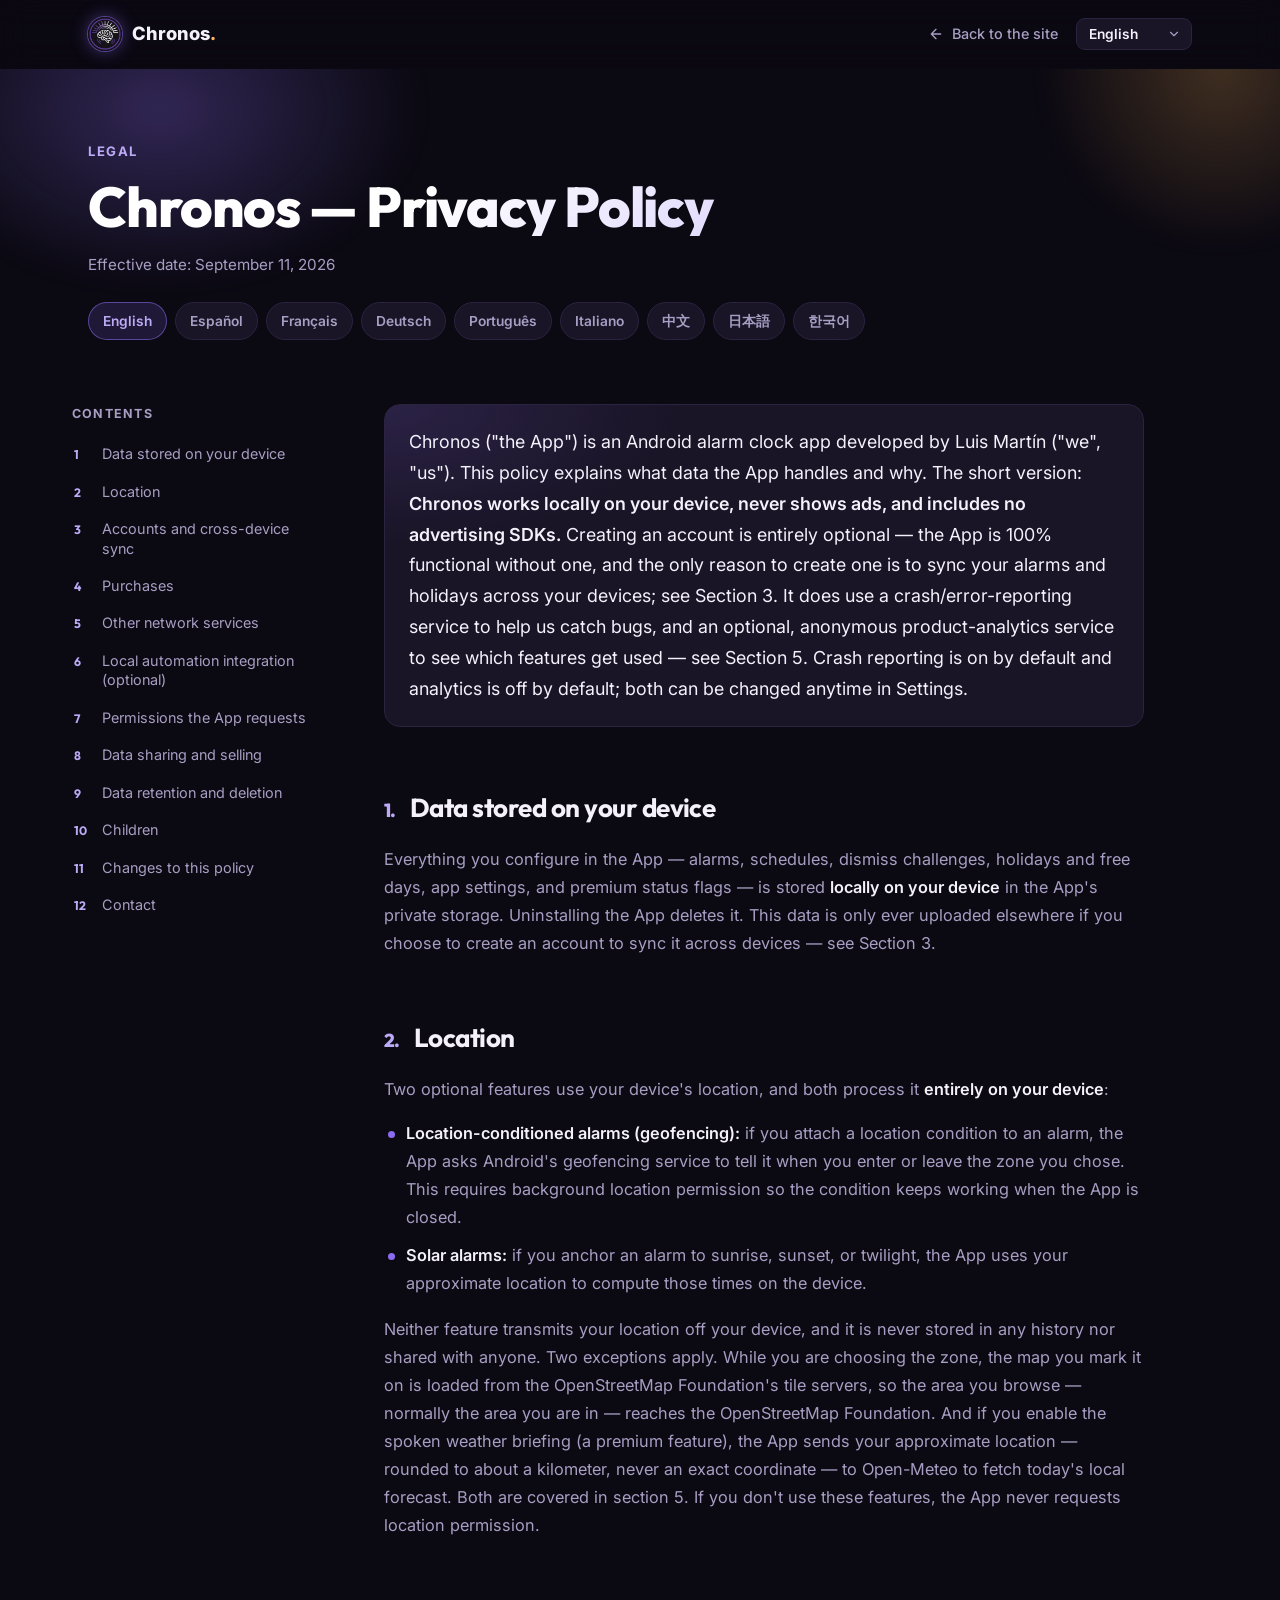
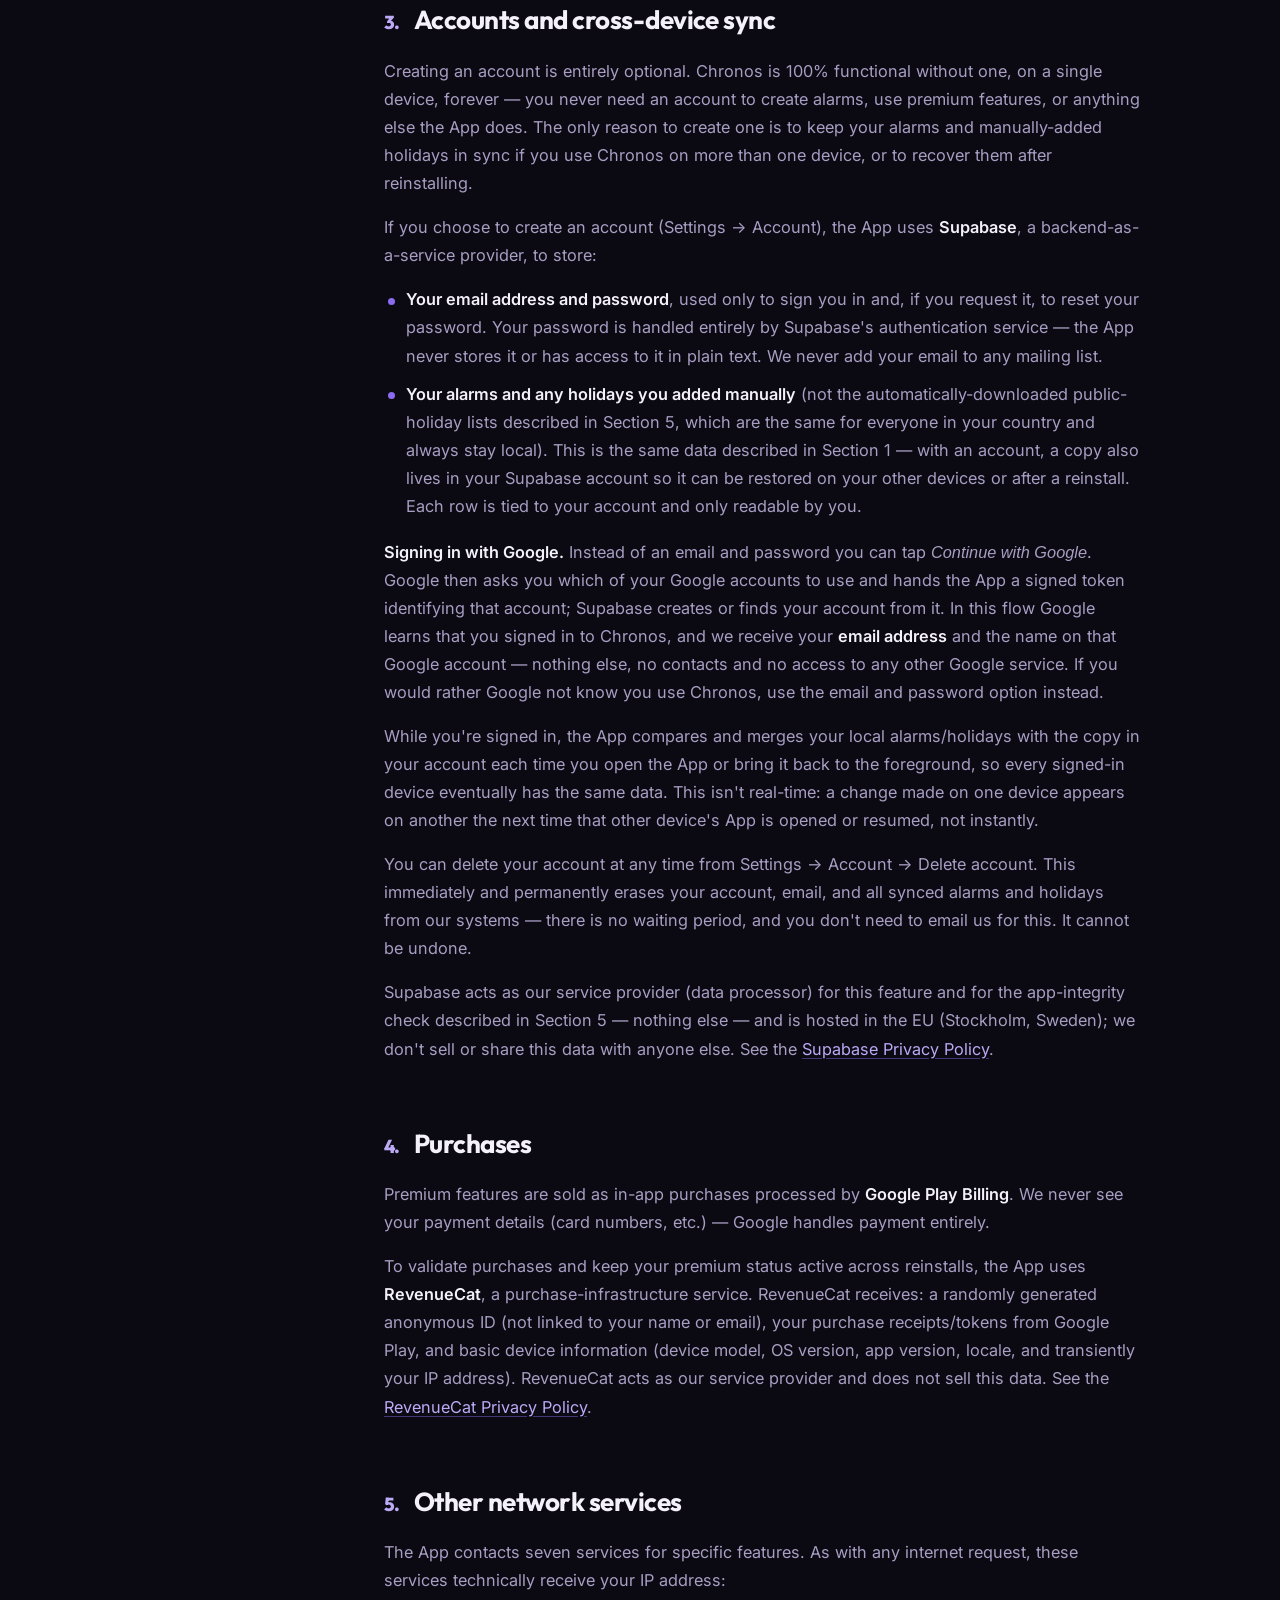
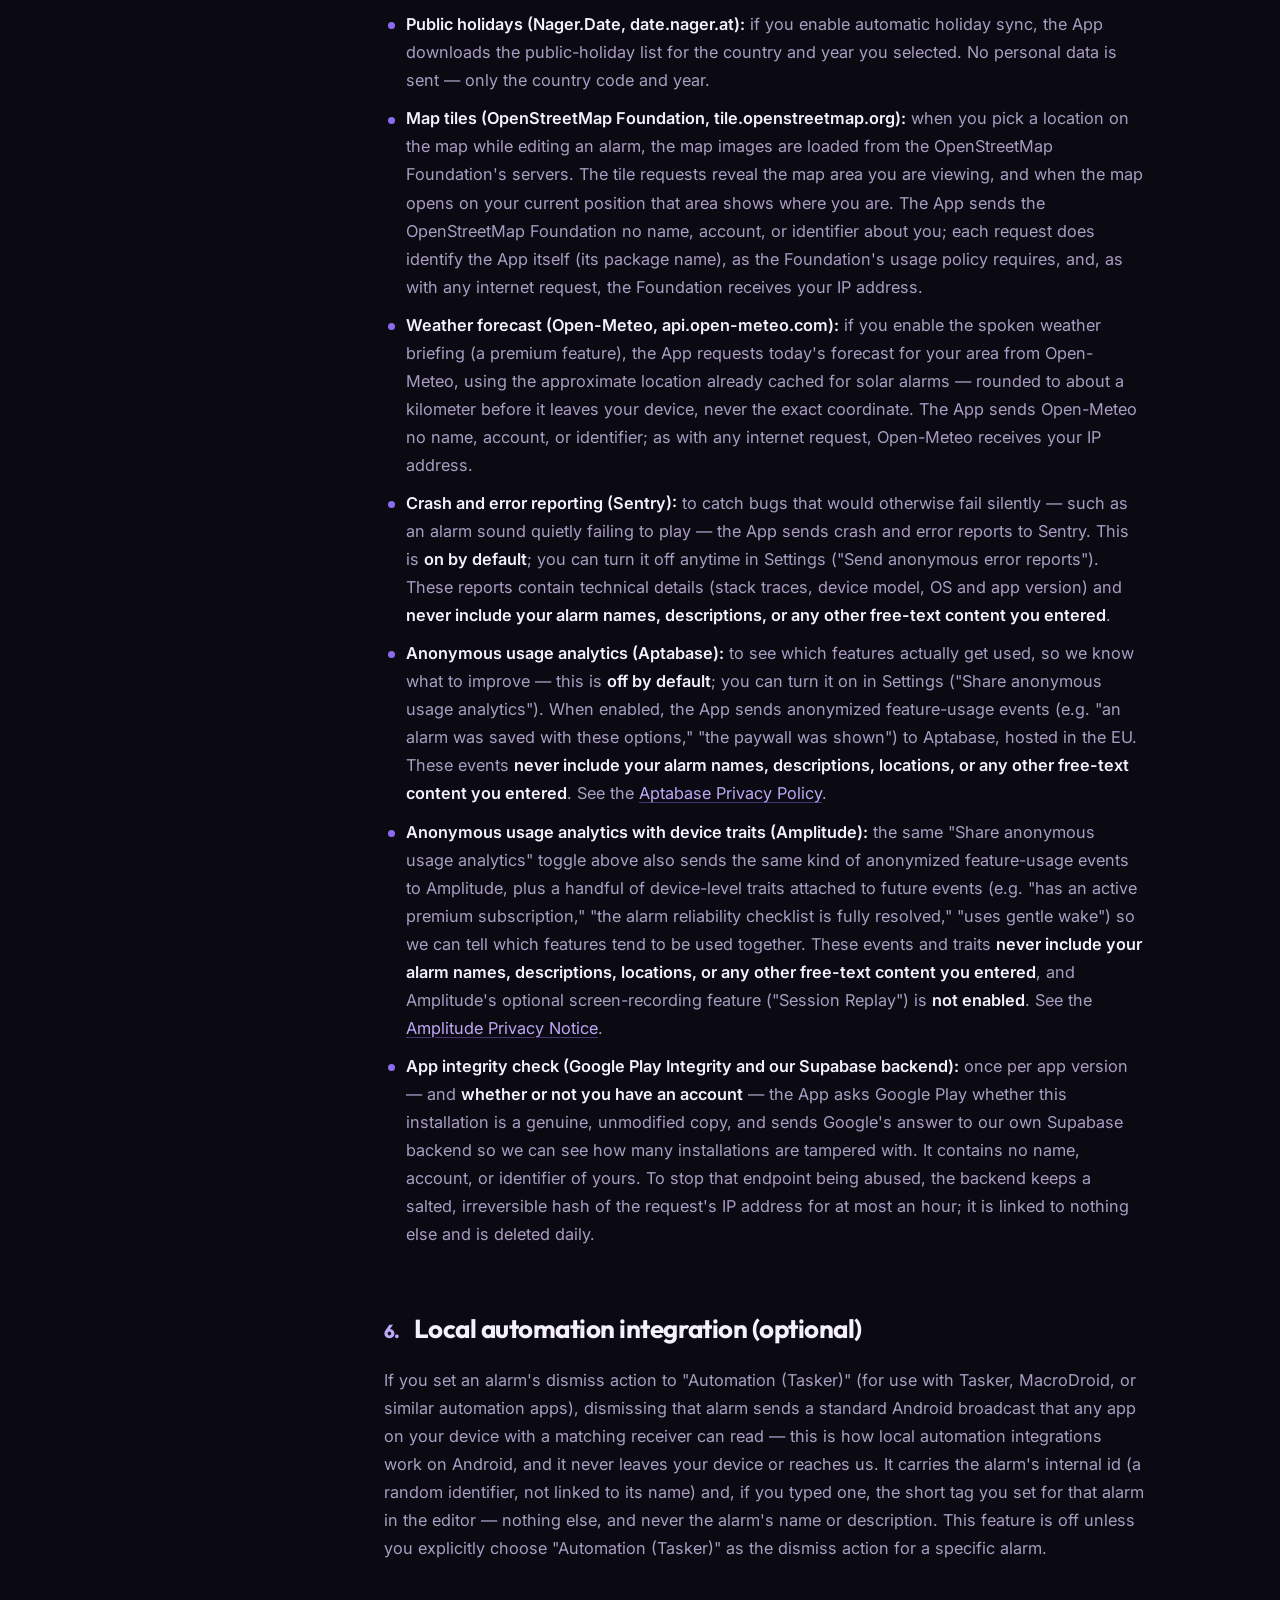
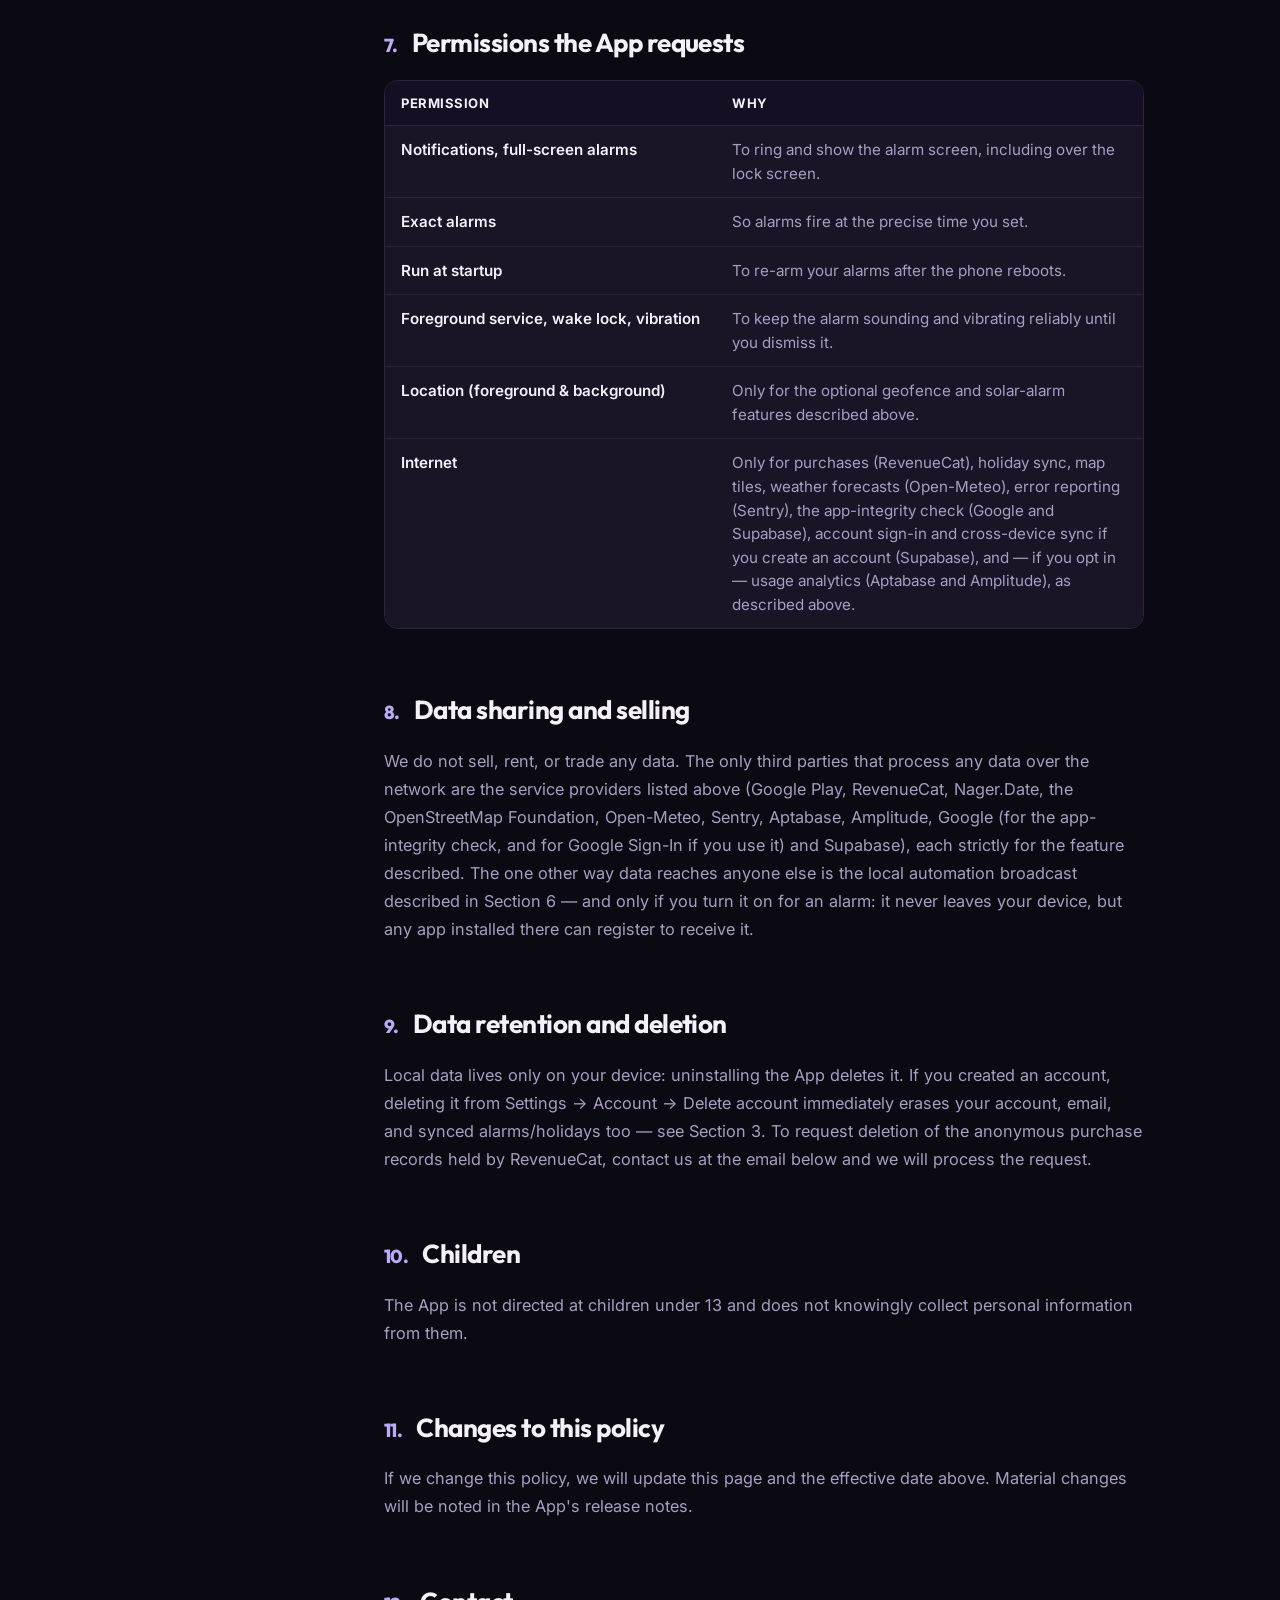
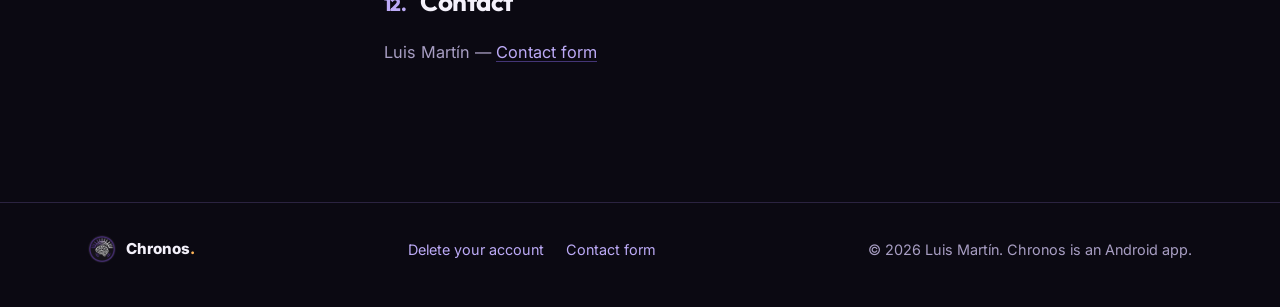
==== commit 38d5db51: "Disclose the local automation broadcast (Tasker/MacroDroid integration) — Chronos audit Q29-i Co-Aut" ====
--- a/index.html
+++ b/index.html
@@ -23,13 +23,13 @@
     </a>
     <div class="top-right">
       <a class="back" href="https://chronosintelligentalarm.com/">
-        <svg viewBox="0 0 24 24" fill="none" stroke="currentColor" stroke-width="2" stroke-linecap="round" stroke-linejoin="round" aria-hidden="true"><path d="M19 12H5M12 19l-7-7 7-7"></path></svg>
+        <svg viewBox="0 0 24 24" width="24" height="24" fill="none" stroke="currentColor" stroke-width="2" stroke-linecap="round" stroke-linejoin="round" aria-hidden="true"><path d="M19 12H5M12 19l-7-7 7-7"></path></svg>
         <span class="back-text"><span data-l="en">Back to the site</span><span data-l="es">Volver a la web</span><span data-l="fr">Retour au site</span><span data-l="de">Zurück zur Website</span><span data-l="pt">Voltar ao site</span><span data-l="it">Torna al sito</span><span data-l="zh">返回网站</span><span data-l="ja">サイトに戻る</span><span data-l="ko">사이트로 돌아가기</span></span>
       </a>
       <label class="lang-select">
         <span class="sr-only">Language</span>
         <select id="lang-select"><option value="en" lang="en">English</option><option value="es" lang="es">Español</option><option value="fr" lang="fr">Français</option><option value="de" lang="de">Deutsch</option><option value="pt" lang="pt">Português</option><option value="it" lang="it">Italiano</option><option value="zh" lang="zh">中文</option><option value="ja" lang="ja">日本語</option><option value="ko" lang="ko">한국어</option></select>
-        <svg viewBox="0 0 24 24" fill="none" stroke="currentColor" stroke-width="2" stroke-linecap="round" stroke-linejoin="round" aria-hidden="true"><path d="M6 9l6 6 6-6"></path></svg>
+        <svg viewBox="0 0 24 24" width="24" height="24" fill="none" stroke="currentColor" stroke-width="2" stroke-linecap="round" stroke-linejoin="round" aria-hidden="true"><path d="M6 9l6 6 6-6"></path></svg>
       </label>
     </div>
   </div>
@@ -60,7 +60,7 @@
      do not edit the text here. -->
 <!-- ============================== EN ============================== -->
 <h1 id="en">Chronos — Privacy Policy</h1>
-<p class="muted">Effective date: August 6, 2026</p>
+<p class="muted">Effective date: September 11, 2026</p>
 
 <p>Chronos ("the App") is an Android alarm clock app developed by Luis Martín
 ("we", "us"). This policy explains what data the App handles and why. The short
@@ -93,10 +93,14 @@
   the device.</li>
 </ul>
 <p>Neither feature transmits your location off your device, and it is never
-stored in any history nor shared with anyone. One exception applies while you
-are choosing the zone: the map you mark it on is loaded from CARTO, so the area
-you browse — normally the area you are in — reaches CARTO. See section 5. If you
-don't use these features, the App never requests location permission.</p>
+stored in any history nor shared with anyone. Two exceptions apply. While you
+are choosing the zone, the map you mark it on is loaded from the OpenStreetMap
+Foundation's tile servers, so the area you browse — normally the area you are
+in — reaches the OpenStreetMap Foundation. And if you enable
+the spoken weather briefing (a premium feature), the App sends your approximate
+location — rounded to about a kilometer, never an exact coordinate — to
+Open-Meteo to fetch today's local forecast. Both are covered in section 5. If
+you don't use these features, the App never requests location permission.</p>
 
 <h2>3. Accounts and cross-device sync</h2>
 <p>Creating an account is entirely optional. Chronos is 100% functional without
@@ -119,6 +123,14 @@
   Supabase account so it can be restored on your other devices or after a
   reinstall. Each row is tied to your account and only readable by you.</li>
 </ul>
+<p><strong>Signing in with Google.</strong> Instead of an email and password
+you can tap <em>Continue with Google</em>. Google then asks you which of your
+Google accounts to use and hands the App a signed token identifying that
+account; Supabase creates or finds your account from it. In this flow Google
+learns that you signed in to Chronos, and we receive your <strong>email
+address</strong> and the name on that Google account — nothing else, no contacts
+and no access to any other Google service. If you would rather Google not know
+you use Chronos, use the email and password option instead.</p>
 <p>While you're signed in, the App compares and merges your local alarms/holidays
 with the copy in your account each time you open the App or bring it back to the
 foreground, so every signed-in device eventually has the same data. This isn't
@@ -128,7 +140,8 @@
 account. This immediately and permanently erases your account, email, and all
 synced alarms and holidays from our systems — there is no waiting period, and
 you don't need to email us for this. It cannot be undone.</p>
-<p>Supabase acts as our service provider (data processor) for this feature only,
+<p>Supabase acts as our service provider (data processor) for this feature and
+for the app-integrity check described in Section 5 — nothing else — and is
 hosted in the EU (Stockholm, Sweden); we don't sell or share this data with
 anyone else. See the
 <a href="https://supabase.com/privacy">Supabase Privacy Policy</a>.</p>
@@ -147,19 +160,28 @@
 <a href="https://www.revenuecat.com/privacy/">RevenueCat Privacy Policy</a>.</p>
 
 <h2>5. Other network services</h2>
-<p>The App contacts five services for specific features. As with any internet
+<p>The App contacts seven services for specific features. As with any internet
 request, these services technically receive your IP address:</p>
 <ul>
   <li><strong>Public holidays (Nager.Date, date.nager.at):</strong> if you enable
   automatic holiday sync, the App downloads the public-holiday list for the
   country and year you selected. No personal data is sent — only the country
   code and year.</li>
-  <li><strong>Map tiles (CARTO / OpenStreetMap, basemaps.cartocdn.com):</strong>
+  <li><strong>Map tiles (OpenStreetMap Foundation, tile.openstreetmap.org):</strong>
   when you pick a location on the map while editing an alarm, the map images are
-  loaded from CARTO's servers. The tile requests reveal the map area you are
-  viewing, and when the map opens on your current position that area shows where
-  you are. The App sends CARTO no name, account, or identifier; as with any
-  internet request, CARTO receives your IP address.</li>
+  loaded from the OpenStreetMap Foundation's servers. The tile requests reveal the
+  map area you are viewing, and when the map opens on your current position that
+  area shows where you are. The App sends the OpenStreetMap Foundation no name,
+  account, or identifier about you; each request does identify the App itself
+  (its package name), as the Foundation's usage policy requires, and, as with any
+  internet request, the Foundation receives your IP address.</li>
+  <li><strong>Weather forecast (Open-Meteo, api.open-meteo.com):</strong> if you
+  enable the spoken weather briefing (a premium feature), the App requests
+  today's forecast for your area from Open-Meteo, using the approximate location
+  already cached for solar alarms — rounded to about a kilometer before it
+  leaves your device, never the exact coordinate. The App sends Open-Meteo no
+  name, account, or identifier; as with any internet request, Open-Meteo
+  receives your IP address.</li>
   <li><strong>Crash and error reporting (Sentry):</strong> to catch bugs that
   would otherwise fail silently — such as an alarm sound quietly failing to
   play — the App sends crash and error reports to Sentry. This is <strong>on by
@@ -186,9 +208,28 @@
   Amplitude's optional screen-recording feature ("Session Replay") is
   <strong>not enabled</strong>. See the
   <a href="https://amplitude.com/privacy">Amplitude Privacy Notice</a>.</li>
-</ul>
-
-<h2>6. Permissions the App requests</h2>
+  <li><strong>App integrity check (Google Play Integrity and our Supabase
+  backend):</strong> once per app version — and <strong>whether or not you have
+  an account</strong> — the App asks Google Play whether this installation is a
+  genuine, unmodified copy, and sends Google's answer to our own Supabase
+  backend so we can see how many installations are tampered with. It contains no
+  name, account, or identifier of yours. To stop that endpoint being abused, the
+  backend keeps a salted, irreversible hash of the request's IP address for at
+  most an hour; it is linked to nothing else and is deleted daily.</li>
+</ul>
+
+<h2>6. Local automation integration (optional)</h2>
+<p>If you set an alarm's dismiss action to "Automation (Tasker)" (for use with
+Tasker, MacroDroid, or similar automation apps), dismissing that alarm sends a
+standard Android broadcast that any app on your device with a matching receiver
+can read — this is how local automation integrations work on Android, and it
+never leaves your device or reaches us. It carries the alarm's internal id (a
+random identifier, not linked to its name) and, if you typed one, the short tag
+you set for that alarm in the editor — nothing else, and never the alarm's name
+or description. This feature is off unless you explicitly choose "Automation
+(Tasker)" as the dismiss action for a specific alarm.</p>
+
+<h2>7. Permissions the App requests</h2>
 <table>
   <tr><th>Permission</th><th>Why</th></tr>
   <tr><td>Notifications, full-screen alarms</td><td>To ring and show the alarm screen, including over the lock screen.</td></tr>
@@ -196,38 +237,42 @@
   <tr><td>Run at startup</td><td>To re-arm your alarms after the phone reboots.</td></tr>
   <tr><td>Foreground service, wake lock, vibration</td><td>To keep the alarm sounding and vibrating reliably until you dismiss it.</td></tr>
   <tr><td>Location (foreground &amp; background)</td><td>Only for the optional geofence and solar-alarm features described above.</td></tr>
-  <tr><td>Internet</td><td>Only for purchases (RevenueCat), holiday sync, map tiles, error reporting (Sentry), account sign-in and cross-device sync if you create an account (Supabase), and — if you opt in — usage analytics (Aptabase and Amplitude), as described above.</td></tr>
+  <tr><td>Internet</td><td>Only for purchases (RevenueCat), holiday sync, map tiles, weather forecasts (Open-Meteo), error reporting (Sentry), the app-integrity check (Google and Supabase), account sign-in and cross-device sync if you create an account (Supabase), and — if you opt in — usage analytics (Aptabase and Amplitude), as described above.</td></tr>
 </table>
 
-<h2>7. Data sharing and selling</h2>
+<h2>8. Data sharing and selling</h2>
 <p>We do not sell, rent, or trade any data. The only third parties that process
-any data are the service providers listed above (Google Play, RevenueCat,
-Nager.Date, CARTO, Sentry, Aptabase, Amplitude, and — if you create an account
-— Supabase), each strictly for the feature described.</p>
-
-<h2>8. Data retention and deletion</h2>
+any data over the network are the service providers listed above (Google Play,
+RevenueCat, Nager.Date, the OpenStreetMap Foundation, Open-Meteo, Sentry,
+Aptabase, Amplitude, Google (for the app-integrity check, and for Google Sign-In
+if you use it) and Supabase), each strictly for the feature described. The one
+other way data reaches anyone else is the local automation broadcast described
+in Section 6 — and only if you turn it on for an alarm: it never leaves your
+device, but any app installed there can register to receive it.</p>
+
+<h2>9. Data retention and deletion</h2>
 <p>Local data lives only on your device: uninstalling the App deletes it. If you
 created an account, deleting it from Settings → Account → Delete account
 immediately erases your account, email, and synced alarms/holidays too — see
 Section 3. To request deletion of the anonymous purchase records held by
 RevenueCat, contact us at the email below and we will process the request.</p>
 
-<h2>9. Children</h2>
+<h2>10. Children</h2>
 <p>The App is not directed at children under 13 and does not knowingly collect
 personal information from them.</p>
 
-<h2>10. Changes to this policy</h2>
+<h2>11. Changes to this policy</h2>
 <p>If we change this policy, we will update this page and the effective date
 above. Material changes will be noted in the App's release notes.</p>
 
-<h2>11. Contact</h2>
+<h2>12. Contact</h2>
 <p>Luis Martín — <a href="https://chronosintelligentalarm.com/contact/">Contact form</a></p>
 
 <hr class="divider">
 
 <!-- ============================== ES ============================== -->
 <h1 id="es">Chronos — Política de Privacidad</h1>
-<p class="muted">Fecha de entrada en vigor: 6 de agosto de 2026</p>
+<p class="muted">Fecha de entrada en vigor: 11 de septiembre de 2026</p>
 
 <p>Chronos («la App») es una aplicación de alarmas para Android desarrollada por
 Luis Martín («nosotros»). Esta política explica qué datos maneja la App y por
@@ -263,11 +308,15 @@
   esas horas en el propio dispositivo.</li>
 </ul>
 <p>Ninguna de las dos funciones envía tu ubicación fuera del dispositivo, que
-tampoco se guarda en ningún historial ni se comparte con nadie. Hay una
-excepción mientras eliges la zona: el mapa en el que la marcas se carga desde
-CARTO, así que la zona que consultas — normalmente aquella en la que estás —
-llega a CARTO. Ver la sección 5. Si no usas estas funciones, la App nunca
-solicita el permiso de ubicación.</p>
+tampoco se guarda en ningún historial ni se comparte con nadie. Hay dos
+excepciones. Mientras eliges la zona, el mapa en el que la marcas se carga desde
+los servidores de teselas de la OpenStreetMap Foundation, así que la zona que
+consultas — normalmente aquella en la que estás — llega a la OpenStreetMap
+Foundation. Y si activas el briefing hablado del tiempo (función premium),
+la App envía tu ubicación aproximada — redondeada a un kilómetro
+aproximadamente, nunca una coordenada exacta — a Open-Meteo para consultar la
+previsión local del día. Ambas se explican en la sección 5. Si no usas estas
+funciones, la App nunca solicita el permiso de ubicación.</p>
 
 <h2>3. Cuentas y sincronización entre dispositivos</h2>
 <p>Crear una cuenta es totalmente opcional. Chronos es 100 % funcional sin
@@ -293,6 +342,15 @@
   dispositivos o tras una reinstalación. Cada fila está vinculada a tu cuenta y
   solo tú puedes leerla.</li>
 </ul>
+<p><strong>Iniciar sesión con Google.</strong> En lugar de correo y contraseña
+puedes pulsar <em>Continuar con Google</em>. Google te pregunta entonces cuál de
+tus cuentas de Google quieres usar y entrega a la App un token firmado que
+identifica esa cuenta; Supabase crea o localiza tu cuenta a partir de él. En ese
+flujo Google se entera de que has iniciado sesión en Chronos, y nosotros
+recibimos tu <strong>dirección de correo</strong> y el nombre de esa cuenta de
+Google — nada más: ni contactos, ni acceso a ningún otro servicio de Google. Si
+prefieres que Google no sepa que usas Chronos, usa la opción de correo y
+contraseña.</p>
 <p>Mientras tienes la sesión iniciada, la App compara y fusiona tus alarmas y
 festivos locales con la copia de tu cuenta cada vez que abres la App o la
 vuelves a poner en primer plano, para que todos tus dispositivos con sesión
@@ -304,7 +362,8 @@
 correo y todas las alarmas y festivos sincronizados de nuestros sistemas — no
 hay ningún periodo de espera y no necesitas escribirnos para esto. No se puede
 deshacer.</p>
-<p>Supabase actúa como nuestro encargado de tratamiento solo para esta función,
+<p>Supabase actúa como nuestro encargado de tratamiento para esta función y para
+la comprobación de integridad descrita en la Sección 5 —para nada más—, y está
 alojado en la UE (Estocolmo, Suecia); no vendemos ni compartimos estos datos
 con nadie más. Consulta la
 <a href="https://supabase.com/privacy">Política de Privacidad de Supabase</a>.</p>
@@ -324,7 +383,7 @@
 Privacidad de RevenueCat</a>.</p>
 
 <h2>5. Otros servicios de red</h2>
-<p>La App se conecta a cinco servicios para funciones concretas. Como en
+<p>La App se conecta a siete servicios para funciones concretas. Como en
 cualquier petición por internet, estos servicios reciben técnicamente tu
 dirección IP:</p>
 <ul>
@@ -332,13 +391,23 @@
   la sincronización automática de festivos, la App descarga la lista de festivos
   del país y año que seleccionaste. No se envía ningún dato personal — solo el
   código de país y el año.</li>
-  <li><strong>Teselas de mapa (CARTO / OpenStreetMap, basemaps.cartocdn.com):</strong>
+  <li><strong>Teselas de mapa (OpenStreetMap Foundation, tile.openstreetmap.org):</strong>
   al elegir una ubicación en el mapa mientras editas una alarma, las imágenes del
-  mapa se cargan desde los servidores de CARTO. Las peticiones revelan la zona
-  del mapa que estás viendo y, cuando el mapa se abre en tu posición actual, esa
-  zona muestra dónde estás. La App no envía a CARTO tu nombre, tu cuenta ni
-  ningún identificador; como en cualquier petición por internet, CARTO recibe tu
-  dirección IP.</li>
+  mapa se cargan desde los servidores de la OpenStreetMap Foundation. Las
+  peticiones revelan la zona del mapa que estás viendo y, cuando el mapa se abre
+  en tu posición actual, esa zona muestra dónde estás. La App no envía a la
+  OpenStreetMap Foundation tu nombre, tu cuenta ni ningún identificador tuyo;
+  cada petición sí identifica a la propia App (su nombre de paquete), como exige
+  la política de uso de la Fundación, y, como en cualquier petición por internet,
+  la Fundación recibe tu dirección IP.</li>
+  <li><strong>Previsión meteorológica (Open-Meteo, api.open-meteo.com):</strong>
+  si activas el briefing hablado del tiempo (función premium), la App pide a
+  Open-Meteo la previsión del día para tu zona, usando la ubicación aproximada
+  ya guardada en caché para las alarmas solares — redondeada a un kilómetro
+  aproximadamente antes de salir del dispositivo, nunca la coordenada exacta.
+  La App no envía a Open-Meteo tu nombre, tu cuenta ni ningún identificador;
+  como en cualquier petición por internet, Open-Meteo recibe tu dirección
+  IP.</li>
   <li><strong>Informes de errores (Sentry):</strong> para detectar fallos que de
   otro modo pasarían inadvertidos — como un sonido de alarma que deja de
   funcionar sin ningún aviso — la App envía informes de errores y cierres
@@ -371,9 +440,31 @@
   Amplitude ("Session Replay") <strong>no está activada</strong>. Consulta el
   <a href="https://amplitude.com/privacy">Aviso de Privacidad de
   Amplitude</a>.</li>
-</ul>
-
-<h2>6. Permisos que solicita la App</h2>
+  <li><strong>Comprobación de integridad de la app (Google Play Integrity y
+  nuestro backend de Supabase):</strong> una vez por versión de la app —y
+  <strong>tengas cuenta o no</strong>— la App pregunta a Google Play si esta
+  instalación es una copia genuina y sin modificar, y envía la respuesta de
+  Google a nuestro propio backend de Supabase para que podamos saber cuántas
+  instalaciones están manipuladas. No incluye tu nombre, tu cuenta ni ningún
+  identificador tuyo. Para evitar el abuso de ese punto de acceso, el backend
+  guarda un hash irreversible y salado de la dirección IP de la petición durante
+  como mucho una hora; no se vincula a nada más y se borra a diario.</li>
+</ul>
+
+<h2>6. Integración con la automatización local (opcional)</h2>
+<p>Si configuras la acción al apagar de una alarma como "Automatización
+(Tasker)" (para usarla con Tasker, MacroDroid o apps de automatización
+similares), al apagar esa alarma la App envía una difusión estándar de Android
+que puede leer cualquier app de tu dispositivo que tenga registrado un receptor
+para ella — así es como funcionan en Android las integraciones de automatización
+locales, y esa difusión nunca sale de tu dispositivo ni llega hasta nosotros.
+Lleva el identificador interno de la alarma (un identificador aleatorio, no
+vinculado a su nombre) y, si la escribiste, la etiqueta corta que le pusiste a
+esa alarma en el editor — nada más, y nunca el nombre ni la descripción de la
+alarma. Esta función está desactivada salvo que elijas expresamente
+"Automatización (Tasker)" como acción al apagar de una alarma concreta.</p>
+
+<h2>7. Permisos que solicita la App</h2>
 <table>
   <tr><th>Permiso</th><th>Para qué</th></tr>
   <tr><td>Notificaciones, alarmas a pantalla completa</td><td>Para sonar y mostrar la pantalla de alarma, incluso sobre la pantalla de bloqueo.</td></tr>
@@ -381,16 +472,22 @@
   <tr><td>Ejecutarse al inicio</td><td>Para reprogramar tus alarmas tras reiniciar el teléfono.</td></tr>
   <tr><td>Servicio en primer plano, wake lock, vibración</td><td>Para que la alarma siga sonando y vibrando de forma fiable hasta que la apagues.</td></tr>
   <tr><td>Ubicación (en uso y en segundo plano)</td><td>Solo para las funciones opcionales de geovallas y alarmas solares descritas arriba.</td></tr>
-  <tr><td>Internet</td><td>Solo para compras (RevenueCat), sincronización de festivos, teselas de mapa, informes de errores (Sentry), inicio de sesión y sincronización entre dispositivos si creas una cuenta (Supabase) y — si la activas — analítica de uso (Aptabase y Amplitude), según lo descrito arriba.</td></tr>
+  <tr><td>Internet</td><td>Solo para compras (RevenueCat), sincronización de festivos, teselas de mapa, previsión meteorológica (Open-Meteo), informes de errores (Sentry), la comprobación de integridad (Google y Supabase), inicio de sesión y sincronización entre dispositivos si creas una cuenta (Supabase) y — si la activas — analítica de uso (Aptabase y Amplitude), según lo descrito arriba.</td></tr>
 </table>
 
-<h2>7. Compartición y venta de datos</h2>
+<h2>8. Compartición y venta de datos</h2>
 <p>No vendemos, alquilamos ni intercambiamos ningún dato. Los únicos terceros
-que procesan algún dato son los proveedores de servicio listados arriba (Google
-Play, RevenueCat, Nager.Date, CARTO, Sentry, Aptabase, Amplitude y — si creas
-una cuenta — Supabase), cada uno estrictamente para la función descrita.</p>
-
-<h2>8. Conservación y eliminación de datos</h2>
+que procesan algún dato a través de la red son los proveedores de servicio
+listados arriba (Google Play, RevenueCat, Nager.Date, la OpenStreetMap
+Foundation, Open-Meteo, Sentry, Aptabase, Amplitude, Google (para la
+comprobación de integridad, y para el inicio de sesión con Google si lo usas) y
+Supabase), cada uno estrictamente para la función descrita. La única otra vía
+por la que algún dato llega a otros es la difusión de automatización local
+descrita en la sección 6 — y solo si la activas en alguna alarma: nunca sale de
+tu dispositivo, pero cualquier app instalada en él puede registrarse para
+recibirla.</p>
+
+<h2>9. Conservación y eliminación de datos</h2>
 <p>Los datos locales viven solo en tu dispositivo: al desinstalar la App se
 eliminan. Si creaste una cuenta, eliminarla desde Ajustes → Cuenta → Eliminar
 cuenta borra de inmediato tu cuenta, tu correo y las alarmas/festivos
@@ -398,23 +495,23 @@
 registros anónimos de compra que conserva RevenueCat, escríbenos al correo de
 abajo y tramitaremos la solicitud.</p>
 
-<h2>9. Menores</h2>
+<h2>10. Menores</h2>
 <p>La App no está dirigida a menores de 13 años y no recoge conscientemente
 información personal de menores.</p>
 
-<h2>10. Cambios en esta política</h2>
+<h2>11. Cambios en esta política</h2>
 <p>Si cambiamos esta política, actualizaremos esta página y la fecha de entrada
 en vigor. Los cambios relevantes se indicarán en las notas de versión de la
 App.</p>
 
-<h2>11. Contacto</h2>
+<h2>12. Contacto</h2>
 <p>Luis Martín — <a href="https://chronosintelligentalarm.com/contact/">Formulario de contacto</a></p>
 
 <hr class="divider">
 
 <!-- ============================== FR ============================== -->
 <h1 id="fr">Chronos — Politique de Confidentialité</h1>
-<p class="muted">Date d'entrée en vigueur : 6 août 2026</p>
+<p class="muted">Date d'entrée en vigueur : 11 septembre 2026</p>
 
 <p>Chronos (« l'App ») est une application de réveil pour Android développée par
 Luis Martín (« nous »). Cette politique explique quelles données l'App traite et
@@ -452,12 +549,17 @@
   approximative pour calculer ces horaires sur l'appareil.</li>
 </ul>
 <p>Aucune de ces deux fonctions ne transmet votre position hors de votre
-appareil ; elle n'est jamais conservée dans un historique ni partagée. Une
-exception s'applique pendant que vous choisissez la zone : la carte sur laquelle
-vous la placez est chargée depuis CARTO, de sorte que la zone que vous consultez
-— normalement celle où vous vous trouvez — parvient à CARTO. Voir la section 5.
-Si vous n'utilisez pas ces fonctions, l'App ne demande jamais l'autorisation de
-localisation.</p>
+appareil ; elle n'est jamais conservée dans un historique ni partagée. Deux
+exceptions s'appliquent. Pendant que vous choisissez la zone, la carte sur
+laquelle vous la placez est chargée depuis les serveurs de tuiles de
+l'OpenStreetMap Foundation, de sorte que la zone que vous consultez —
+normalement celle où vous vous trouvez — parvient à l'OpenStreetMap Foundation.
+Et si
+vous activez le briefing vocal météo (fonction premium), l'App envoie votre
+position approximative — arrondie à environ un kilomètre, jamais une coordonnée
+exacte — à Open-Meteo pour récupérer les prévisions locales du jour. Les deux
+sont détaillées à la section 5. Si vous n'utilisez pas ces fonctions, l'App ne
+demande jamais l'autorisation de localisation.</p>
 
 <h2>3. Comptes et synchronisation entre appareils</h2>
 <p>Créer un compte est entièrement optionnel. Chronos est fonctionnelle à 100 %
@@ -484,6 +586,15 @@
   être restaurée sur vos autres appareils ou après une réinstallation. Chaque
   ligne est liée à votre compte et n'est lisible que par vous.</li>
 </ul>
+<p><strong>Se connecter avec Google.</strong> Au lieu d'un e-mail et d'un mot de
+passe, vous pouvez appuyer sur <em>Continuer avec Google</em>. Google vous
+demande alors lequel de vos comptes Google utiliser et remet à l'App un jeton
+signé identifiant ce compte ; Supabase crée ou retrouve votre compte à partir de
+celui-ci. Dans ce parcours, Google apprend que vous vous êtes connecté à
+Chronos, et nous recevons votre <strong>adresse e-mail</strong> et le nom de ce
+compte Google — rien d'autre : ni contacts, ni accès à un quelconque autre
+service Google. Si vous préférez que Google ignore que vous utilisez Chronos,
+utilisez plutôt l'option e-mail et mot de passe.</p>
 <p>Tant que vous êtes connecté, l'App compare et fusionne vos alarmes/jours
 fériés locaux avec la copie de votre compte à chaque fois que vous ouvrez l'App
 ou la ramenez au premier plan, afin que chaque appareil connecté finisse par
@@ -495,7 +606,8 @@
 compte, votre e-mail et toutes les alarmes/jours fériés synchronisés de nos
 systèmes — il n'y a aucun délai d'attente et vous n'avez pas besoin de nous
 écrire pour cela. C'est irréversible.</p>
-<p>Supabase agit comme notre sous-traitant uniquement pour cette fonction,
+<p>Supabase agit comme notre sous-traitant pour cette fonction et pour la
+vérification d'intégrité décrite dans la section 5 — rien d'autre — et est
 hébergé dans l'UE (Stockholm, Suède) ; nous ne vendons ni ne partageons ces
 données avec personne d'autre. Voir la
 <a href="https://supabase.com/privacy">politique de confidentialité de
@@ -516,20 +628,31 @@
 RevenueCat</a>.</p>
 
 <h2>5. Autres services réseau</h2>
-<p>L'App contacte cinq services pour des fonctions précises. Comme pour toute
+<p>L'App contacte sept services pour des fonctions précises. Comme pour toute
 requête internet, ces services reçoivent techniquement votre adresse IP :</p>
 <ul>
   <li><strong>Jours fériés (Nager.Date, date.nager.at) :</strong> si vous activez
   la synchronisation automatique des jours fériés, l'App télécharge la liste des
   jours fériés du pays et de l'année sélectionnés. Aucune donnée personnelle
   n'est envoyée — uniquement le code pays et l'année.</li>
-  <li><strong>Tuiles de carte (CARTO / OpenStreetMap, basemaps.cartocdn.com) :</strong>
+  <li><strong>Tuiles de carte (OpenStreetMap Foundation, tile.openstreetmap.org) :</strong>
   lorsque vous choisissez un lieu sur la carte en modifiant une alarme, les
-  images de la carte sont chargées depuis les serveurs de CARTO. Ces requêtes
-  révèlent la zone de carte consultée et, quand la carte s'ouvre sur votre
-  position actuelle, cette zone indique où vous êtes. L'App n'envoie à CARTO ni
-  votre nom, ni votre compte, ni aucun identifiant ; comme pour toute requête
-  internet, CARTO reçoit votre adresse IP.</li>
+  images de la carte sont chargées depuis les serveurs de l'OpenStreetMap
+  Foundation. Ces requêtes révèlent la zone de carte consultée et, quand la carte
+  s'ouvre sur votre position actuelle, cette zone indique où vous êtes. L'App
+  n'envoie à l'OpenStreetMap Foundation ni votre nom, ni votre compte, ni aucun
+  identifiant vous concernant ; chaque requête identifie en revanche l'App
+  elle-même (son nom de paquet), comme l'exige la politique d'utilisation de la
+  Fondation, et, comme pour toute requête internet, la Fondation reçoit votre
+  adresse IP.</li>
+  <li><strong>Prévisions météo (Open-Meteo, api.open-meteo.com) :</strong> si
+  vous activez le briefing vocal météo (fonction premium), l'App demande à
+  Open-Meteo les prévisions du jour pour votre zone, en utilisant la position
+  approximative déjà mise en cache pour les alarmes solaires — arrondie à
+  environ un kilomètre avant de quitter votre appareil, jamais la coordonnée
+  exacte. L'App n'envoie à Open-Meteo ni votre nom, ni votre compte, ni aucun
+  identifiant ; comme pour toute requête internet, Open-Meteo reçoit votre
+  adresse IP.</li>
   <li><strong>Rapports d'erreurs (Sentry) :</strong> pour détecter les bugs qui
   passeraient autrement inaperçus — comme un son d'alarme qui cesse
   silencieusement de fonctionner — l'App envoie des rapports de plantage et
@@ -564,9 +687,33 @@
   Replay ») n'est <strong>pas activée</strong>. Voir l'
   <a href="https://amplitude.com/privacy">avis de confidentialité
   d'Amplitude</a>.</li>
-</ul>
-
-<h2>6. Autorisations demandées par l'App</h2>
+  <li><strong>Vérification d'intégrité de l'application (Google Play Integrity
+  et notre backend Supabase) :</strong> une fois par version de l'application —
+  et <strong>que vous ayez un compte ou non</strong> — l'App demande à Google
+  Play si cette installation est une copie authentique et non modifiée, et
+  envoie la réponse de Google à notre propre backend Supabase afin que nous
+  puissions savoir combien d'installations sont altérées. Elle ne contient ni
+  votre nom, ni votre compte, ni aucun identifiant vous concernant. Pour éviter
+  les abus de ce point d'accès, le backend conserve une empreinte irréversible
+  et salée de l'adresse IP de la requête pendant une heure au maximum ; elle
+  n'est reliée à rien d'autre et est supprimée quotidiennement.</li>
+</ul>
+
+<h2>6. Intégration avec l'automatisation locale (optionnelle)</h2>
+<p>Si vous réglez l'action à l'arrêt d'une alarme sur « Automatisation
+(Tasker) » (pour l'utiliser avec Tasker, MacroDroid ou des applications
+d'automatisation similaires), arrêter cette alarme envoie une diffusion Android
+standard que toute application de votre appareil ayant enregistré un récepteur
+correspondant peut lire — c'est ainsi que fonctionnent les intégrations
+d'automatisation locales sur Android, et cette diffusion ne quitte jamais votre
+appareil et ne nous parvient jamais. Elle contient l'identifiant interne de
+l'alarme (un identifiant aléatoire, sans lien avec son nom) et, si vous l'avez
+saisie, la courte étiquette que vous avez définie pour cette alarme dans
+l'éditeur — rien d'autre, et jamais le nom ni la description de l'alarme. Cette
+fonction est désactivée tant que vous ne choisissez pas explicitement
+« Automatisation (Tasker) » comme action à l'arrêt d'une alarme précise.</p>
+
+<h2>7. Autorisations demandées par l'App</h2>
 <table>
   <tr><th>Autorisation</th><th>Pourquoi</th></tr>
   <tr><td>Notifications, alarmes plein écran</td><td>Pour sonner et afficher l'écran d'alarme, y compris sur l'écran de verrouillage.</td></tr>
@@ -574,16 +721,22 @@
   <tr><td>Exécution au démarrage</td><td>Pour réarmer vos alarmes après un redémarrage du téléphone.</td></tr>
   <tr><td>Service au premier plan, wake lock, vibration</td><td>Pour que l'alarme continue de sonner et de vibrer de manière fiable jusqu'à ce que vous l'arrêtiez.</td></tr>
   <tr><td>Localisation (active et en arrière-plan)</td><td>Uniquement pour les fonctions optionnelles de géorepérage et d'alarmes solaires décrites ci-dessus.</td></tr>
-  <tr><td>Internet</td><td>Uniquement pour les achats (RevenueCat), la synchronisation des jours fériés, les tuiles de carte, les rapports d'erreurs (Sentry), la connexion et la synchronisation entre appareils si vous créez un compte (Supabase) et — si vous l'activez — les statistiques d'utilisation (Aptabase et Amplitude), comme décrit ci-dessus.</td></tr>
+  <tr><td>Internet</td><td>Uniquement pour les achats (RevenueCat), la synchronisation des jours fériés, les tuiles de carte, les prévisions météo (Open-Meteo), les rapports d'erreurs (Sentry), la vérification d'intégrité (Google et Supabase), la connexion et la synchronisation entre appareils si vous créez un compte (Supabase) et — si vous l'activez — les statistiques d'utilisation (Aptabase et Amplitude), comme décrit ci-dessus.</td></tr>
 </table>
 
-<h2>7. Partage et vente de données</h2>
+<h2>8. Partage et vente de données</h2>
 <p>Nous ne vendons, ne louons ni n'échangeons aucune donnée. Les seuls tiers qui
-traitent des données sont les prestataires listés ci-dessus (Google Play,
-RevenueCat, Nager.Date, CARTO, Sentry, Aptabase, Amplitude et — si vous créez un
-compte — Supabase), chacun strictement pour la fonction décrite.</p>
-
-<h2>8. Conservation et suppression des données</h2>
+traitent des données via le réseau sont les prestataires listés ci-dessus
+(Google Play, RevenueCat, Nager.Date, l'OpenStreetMap Foundation, Open-Meteo,
+Sentry, Aptabase, Amplitude, Google (pour la vérification d'intégrité, et pour
+la connexion Google si vous l'utilisez) et Supabase), chacun strictement pour la
+fonction décrite. La seule autre façon dont des données parviennent à quelqu'un
+d'autre est la diffusion d'automatisation locale décrite à la section 6 — et
+uniquement si vous l'activez pour une alarme : elle ne quitte jamais votre
+appareil, mais toute application qui y est installée peut s'enregistrer pour la
+recevoir.</p>
+
+<h2>9. Conservation et suppression des données</h2>
 <p>Les données locales ne résident que sur votre appareil : désinstaller l'App
 les supprime. Si vous avez créé un compte, le supprimer depuis Paramètres →
 Compte → Supprimer le compte efface immédiatement votre compte, votre e-mail
@@ -592,23 +745,23 @@
 RevenueCat, contactez-nous à l'adresse ci-dessous et nous traiterons la
 demande.</p>
 
-<h2>9. Enfants</h2>
+<h2>10. Enfants</h2>
 <p>L'App ne s'adresse pas aux enfants de moins de 13 ans et ne collecte pas
 sciemment d'informations personnelles les concernant.</p>
 
-<h2>10. Modifications de cette politique</h2>
+<h2>11. Modifications de cette politique</h2>
 <p>Si nous modifions cette politique, nous mettrons à jour cette page et la date
 d'entrée en vigueur ci-dessus. Les changements importants seront signalés dans
 les notes de version de l'App.</p>
 
-<h2>11. Contact</h2>
+<h2>12. Contact</h2>
 <p>Luis Martín — <a href="https://chronosintelligentalarm.com/contact/">Formulaire de contact</a></p>
 
 <hr class="divider">
 
 <!-- ============================== DE ============================== -->
 <h1 id="de">Chronos — Datenschutzerklärung</h1>
-<p class="muted">Gültig ab: 6. August 2026</p>
+<p class="muted">Gültig ab: 11. September 2026</p>
 
 <p>Chronos („die App") ist eine Wecker-App für Android, entwickelt von Luis
 Martín („wir"). Diese Erklärung beschreibt, welche Daten die App verarbeitet und
@@ -646,12 +799,16 @@
   Standort, um diese Zeiten auf dem Gerät zu berechnen.</li>
 </ul>
 <p>Keine der beiden Funktionen überträgt Ihren Standort von Ihrem Gerät; er wird
-auch nie in einem Verlauf gespeichert oder mit Dritten geteilt. Eine Ausnahme
-gilt, während Sie die Zone festlegen: Die Karte, auf der Sie sie markieren, wird
-von CARTO geladen, sodass der betrachtete Ausschnitt — normalerweise der, in dem
-Sie sich befinden — bei CARTO ankommt. Siehe Abschnitt 5. Wenn Sie diese
-Funktionen nicht nutzen, fordert die App die Standortberechtigung gar nicht erst
-an.</p>
+auch nie in einem Verlauf gespeichert oder mit Dritten geteilt. Es gelten zwei
+Ausnahmen. Während Sie die Zone festlegen, wird die Karte, auf der Sie sie
+markieren, von den Kachelservern der OpenStreetMap Foundation geladen, sodass
+der betrachtete Ausschnitt — normalerweise der, in dem Sie sich befinden — bei
+der OpenStreetMap Foundation ankommt. Und wenn Sie das gesprochene
+Wetterbriefing (eine Premium-Funktion) aktivieren, sendet die App Ihren
+ungefähren Standort — auf etwa einen Kilometer gerundet, nie eine exakte
+Koordinate — an Open-Meteo, um die lokale Vorhersage abzurufen. Beides ist in
+Abschnitt 5 beschrieben. Wenn Sie diese Funktionen nicht nutzen, fordert die App
+die Standortberechtigung gar nicht erst an.</p>
 
 <h2>3. Konten und geräteübergreifende Synchronisierung</h2>
 <p>Ein Konto anzulegen ist vollkommen optional. Chronos ist auf einem einzigen
@@ -678,6 +835,15 @@
   Geräten oder nach einer Neuinstallation wiederhergestellt werden kann. Jede
   Zeile ist an Ihr Konto gebunden und nur von Ihnen lesbar.</li>
 </ul>
+<p><strong>Anmeldung mit Google.</strong> Statt E-Mail und Passwort können Sie
+auf <em>Mit Google fortfahren</em> tippen. Google fragt Sie dann, welches Ihrer
+Google-Konten verwendet werden soll, und übergibt der App ein signiertes Token,
+das dieses Konto identifiziert; Supabase erstellt oder findet damit Ihr Konto.
+In diesem Ablauf erfährt Google, dass Sie sich bei Chronos angemeldet haben, und
+wir erhalten Ihre <strong>E-Mail-Adresse</strong> und den Namen dieses
+Google-Kontos — sonst nichts: keine Kontakte und keinen Zugriff auf irgendeinen
+anderen Google-Dienst. Wenn Google nicht erfahren soll, dass Sie Chronos nutzen,
+verwenden Sie stattdessen E-Mail und Passwort.</p>
 <p>Solange Sie angemeldet sind, gleicht die App Ihre lokalen Wecker/Feiertage
 mit der Kopie in Ihrem Konto ab und führt sie zusammen, jedes Mal, wenn Sie die
 App öffnen oder in den Vordergrund holen, sodass jedes angemeldete Gerät
@@ -690,7 +856,8 @@
 synchronisierten Wecker und Feiertage sofort und dauerhaft aus unseren
 Systemen gelöscht — es gibt keine Wartezeit, und Sie müssen uns dafür keine
 E-Mail schreiben. Dies kann nicht rückgängig gemacht werden.</p>
-<p>Supabase handelt nur für diese Funktion als unser Auftragsverarbeiter,
+<p>Supabase handelt für diese Funktion und für die in Abschnitt 5 beschriebene
+Integritätsprüfung als unser Auftragsverarbeiter — für nichts anderes — und wird
 gehostet in der EU (Stockholm, Schweden); wir verkaufen oder teilen diese
 Daten mit niemandem sonst. Siehe die
 <a href="https://supabase.com/privacy">Datenschutzerklärung von Supabase</a>.</p>
@@ -710,20 +877,29 @@
 RevenueCat</a>.</p>
 
 <h2>5. Weitere Netzwerkdienste</h2>
-<p>Die App kontaktiert fünf Dienste für bestimmte Funktionen. Wie bei jeder
+<p>Die App kontaktiert sieben Dienste für bestimmte Funktionen. Wie bei jeder
 Internetanfrage erhalten diese Dienste technisch bedingt Ihre IP-Adresse:</p>
 <ul>
   <li><strong>Gesetzliche Feiertage (Nager.Date, date.nager.at):</strong> Wenn
   Sie die automatische Feiertagssynchronisierung aktivieren, lädt die App die
   Feiertagsliste für das gewählte Land und Jahr herunter. Es werden keine
   personenbezogenen Daten gesendet — nur Ländercode und Jahr.</li>
-  <li><strong>Kartenkacheln (CARTO / OpenStreetMap, basemaps.cartocdn.com):</strong>
+  <li><strong>Kartenkacheln (OpenStreetMap Foundation, tile.openstreetmap.org):</strong>
   Wenn Sie beim Bearbeiten eines Weckers einen Ort auf der Karte auswählen,
-  werden die Kartenbilder von den Servern von CARTO geladen. Die Anfragen
-  verraten den betrachteten Kartenausschnitt, und wenn die Karte auf Ihrer
-  aktuellen Position öffnet, zeigt dieser Ausschnitt, wo Sie sind. Die App sendet
-  CARTO weder Namen noch Konto noch eine Kennung; wie bei jeder Internetanfrage
-  erhält CARTO Ihre IP-Adresse.</li>
+  werden die Kartenbilder von den Servern der OpenStreetMap Foundation geladen.
+  Die Anfragen verraten den betrachteten Kartenausschnitt, und wenn die Karte auf
+  Ihrer aktuellen Position öffnet, zeigt dieser Ausschnitt, wo Sie sind. Die App
+  sendet der OpenStreetMap Foundation weder Ihren Namen noch Ihr Konto noch eine
+  Kennung zu Ihrer Person; jede Anfrage identifiziert jedoch die App selbst
+  (ihren Paketnamen), wie es die Nutzungsrichtlinie der Foundation verlangt, und
+  wie bei jeder Internetanfrage erhält die Foundation Ihre IP-Adresse.</li>
+  <li><strong>Wettervorhersage (Open-Meteo, api.open-meteo.com):</strong> Wenn
+  Sie das gesprochene Wetterbriefing (eine Premium-Funktion) aktivieren, fragt
+  die App bei Open-Meteo die heutige Vorhersage für Ihre Gegend ab und verwendet
+  dabei den ungefähren Standort, der bereits für Solar-Wecker zwischengespeichert
+  ist — auf etwa einen Kilometer gerundet, bevor er Ihr Gerät verlässt, nie die
+  exakte Koordinate. Die App sendet Open-Meteo weder Namen noch Konto noch eine
+  Kennung; wie bei jeder Internetanfrage erhält Open-Meteo Ihre IP-Adresse.</li>
   <li><strong>Absturz- und Fehlerberichte (Sentry):</strong> um Bugs zu
   erkennen, die sonst unbemerkt blieben — etwa einen Weckton, der lautlos
   aufhört zu funktionieren — sendet die App Absturz- und Fehlerberichte an
@@ -756,9 +932,34 @@
   Bildschirmaufzeichnungsfunktion („Session Replay") ist <strong>nicht
   aktiviert</strong>. Siehe den
   <a href="https://amplitude.com/privacy">Amplitude-Datenschutzhinweis</a>.</li>
-</ul>
-
-<h2>6. Von der App angeforderte Berechtigungen</h2>
+  <li><strong>Integritätsprüfung der App (Google Play Integrity und unser
+  Supabase-Backend):</strong> einmal pro App-Version — und <strong>unabhängig
+  davon, ob Sie ein Konto haben</strong> — fragt die App bei Google Play nach, ob
+  diese Installation eine echte, unveränderte Kopie ist, und sendet Googles
+  Antwort an unser eigenes Supabase-Backend, damit wir sehen können, wie viele
+  Installationen manipuliert sind. Sie enthält weder Ihren Namen noch Ihr Konto
+  noch eine Kennung von Ihnen. Um Missbrauch dieses Endpunkts zu verhindern,
+  speichert das Backend höchstens eine Stunde lang einen gesalzenen, nicht
+  umkehrbaren Hash der IP-Adresse der Anfrage; er wird mit nichts anderem
+  verknüpft und täglich gelöscht.</li>
+</ul>
+
+<h2>6. Integration mit lokaler Automatisierung (optional)</h2>
+<p>Wenn Sie die Aktion beim Ausschalten eines Weckers auf „Automatisierung
+(Tasker)" stellen (zur Nutzung mit Tasker, MacroDroid oder ähnlichen
+Automatisierungs-Apps), sendet das Ausschalten dieses Weckers einen gewöhnlichen
+Android-Broadcast, den jede App auf Ihrem Gerät mit einem passenden
+registrierten Receiver lesen kann — so funktionieren lokale
+Automatisierungs-Integrationen unter Android; der Broadcast verlässt Ihr Gerät
+nie und erreicht auch uns nicht. Er enthält die interne ID des Weckers (eine
+zufällige Kennung, die nicht mit seinem Namen verknüpft ist) und, falls Sie eine
+eingegeben haben, die kurze Bezeichnung, die Sie für diesen Wecker im Editor
+gesetzt haben — sonst nichts, und niemals den Namen oder die Beschreibung des
+Weckers. Diese Funktion ist deaktiviert, solange Sie nicht ausdrücklich
+„Automatisierung (Tasker)" als Aktion beim Ausschalten eines bestimmten Weckers
+auswählen.</p>
+
+<h2>7. Von der App angeforderte Berechtigungen</h2>
 <table>
   <tr><th>Berechtigung</th><th>Zweck</th></tr>
   <tr><td>Benachrichtigungen, Vollbild-Wecker</td><td>Um zu klingeln und den Weckbildschirm anzuzeigen, auch über dem Sperrbildschirm.</td></tr>
@@ -766,17 +967,22 @@
   <tr><td>Start beim Hochfahren</td><td>Um Ihre Wecker nach einem Neustart des Telefons neu zu aktivieren.</td></tr>
   <tr><td>Vordergrunddienst, Wake Lock, Vibration</td><td>Damit der Wecker zuverlässig weiterklingelt und vibriert, bis Sie ihn ausschalten.</td></tr>
   <tr><td>Standort (Vordergrund &amp; Hintergrund)</td><td>Nur für die oben beschriebenen optionalen Geofencing- und Solar-Wecker-Funktionen.</td></tr>
-  <tr><td>Internet</td><td>Nur für Käufe (RevenueCat), Feiertagssynchronisierung, Kartenkacheln, Fehlerberichte (Sentry), Anmeldung und geräteübergreifende Synchronisierung bei Kontoerstellung (Supabase) und — falls aktiviert — Nutzungsanalyse (Aptabase und Amplitude), wie oben beschrieben.</td></tr>
+  <tr><td>Internet</td><td>Nur für Käufe (RevenueCat), Feiertagssynchronisierung, Kartenkacheln, Wettervorhersagen (Open-Meteo), Fehlerberichte (Sentry), die Integritätsprüfung (Google und Supabase), Anmeldung und geräteübergreifende Synchronisierung bei Kontoerstellung (Supabase) und — falls aktiviert — Nutzungsanalyse (Aptabase und Amplitude), wie oben beschrieben.</td></tr>
 </table>
 
-<h2>7. Weitergabe und Verkauf von Daten</h2>
+<h2>8. Weitergabe und Verkauf von Daten</h2>
 <p>Wir verkaufen, vermieten oder tauschen keinerlei Daten. Die einzigen Dritten,
-die Daten verarbeiten, sind die oben genannten Dienstleister (Google Play,
-RevenueCat, Nager.Date, CARTO, Sentry, Aptabase, Amplitude und — falls Sie ein
-Konto anlegen — Supabase), jeweils ausschließlich für die beschriebene
-Funktion.</p>
-
-<h2>8. Aufbewahrung und Löschung von Daten</h2>
+die Daten über das Netz verarbeiten, sind die oben genannten Dienstleister
+(Google Play, RevenueCat, Nager.Date, die OpenStreetMap Foundation, Open-Meteo,
+Sentry, Aptabase, Amplitude, Google (für die Integritätsprüfung und, falls Sie
+sie nutzen, für die Google-Anmeldung) und Supabase), jeweils ausschließlich für
+die beschriebene Funktion. Der einzige weitere Weg, auf dem Daten an jemand
+anderen gelangen, ist der in Abschnitt 6 beschriebene lokale
+Automatisierungs-Broadcast — und nur, wenn Sie ihn für einen Wecker aktivieren:
+Er verlässt Ihr Gerät nie, aber jede dort installierte App kann sich für seinen
+Empfang registrieren.</p>
+
+<h2>9. Aufbewahrung und Löschung von Daten</h2>
 <p>Lokale Daten existieren nur auf Ihrem Gerät: Beim Deinstallieren der App
 werden sie gelöscht. Falls Sie ein Konto angelegt haben, löscht das Entfernen
 über Einstellungen → Konto → Konto löschen sofort auch Ihr Konto, Ihre
@@ -785,23 +991,23 @@
 beantragen, kontaktieren Sie uns unter der unten stehenden E-Mail-Adresse —
 wir bearbeiten die Anfrage.</p>
 
-<h2>9. Kinder</h2>
+<h2>10. Kinder</h2>
 <p>Die App richtet sich nicht an Kinder unter 13 Jahren und erhebt wissentlich
 keine personenbezogenen Daten von ihnen.</p>
 
-<h2>10. Änderungen dieser Erklärung</h2>
+<h2>11. Änderungen dieser Erklärung</h2>
 <p>Wenn wir diese Erklärung ändern, aktualisieren wir diese Seite und das oben
 genannte Gültigkeitsdatum. Wesentliche Änderungen werden in den
 Versionshinweisen der App vermerkt.</p>
 
-<h2>11. Kontakt</h2>
+<h2>12. Kontakt</h2>
 <p>Luis Martín — <a href="https://chronosintelligentalarm.com/contact/">Kontaktformular</a></p>
 
 <hr class="divider">
 
 <!-- ============================== PT ============================== -->
 <h1 id="pt">Chronos — Política de Privacidade</h1>
-<p class="muted">Data de entrada em vigor: 6 de agosto de 2026</p>
+<p class="muted">Data de entrada em vigor: 11 de setembro de 2026</p>
 
 <p>O Chronos («a App») é uma aplicação de despertador para Android desenvolvida
 por Luis Martín («nós»). Esta política explica que dados a App trata e porquê.
@@ -837,11 +1043,15 @@
   calcular essas horas no próprio dispositivo.</li>
 </ul>
 <p>Nenhuma das duas funções envia a sua localização para fora do dispositivo, que
-também nunca é guardada em nenhum histórico nem partilhada com ninguém. Há uma
-exceção enquanto escolhe a zona: o mapa onde a marca é carregado da CARTO, por
-isso a área que consulta — normalmente aquela em que está — chega à CARTO. Ver a
-secção 5. Se não usar estas funções, a App nunca pede a permissão de
-localização.</p>
+também nunca é guardada em nenhum histórico nem partilhada com ninguém. Há duas
+exceções. Enquanto escolhe a zona, o mapa onde a marca é carregado dos
+servidores de mosaicos da OpenStreetMap Foundation, por isso a área que
+consulta — normalmente aquela em que está — chega à OpenStreetMap Foundation.
+E se ativar o briefing falado do tempo (função premium), a App envia a sua
+localização aproximada — arredondada a cerca de um quilómetro, nunca uma
+coordenada exata — para a Open-Meteo, para obter a previsão local do dia.
+Ambas são explicadas na secção 5. Se não usar estas funções, a App nunca pede a
+permissão de localização.</p>
 
 <h2>3. Contas e sincronização entre dispositivos</h2>
 <p>Criar uma conta é totalmente opcional. O Chronos é 100% funcional sem ela,
@@ -867,6 +1077,15 @@
   seus outros dispositivos ou depois de reinstalar. Cada linha está associada
   à sua conta e só é legível por si.</li>
 </ul>
+<p><strong>Iniciar sessão com a Google.</strong> Em vez de e-mail e palavra-passe
+pode tocar em <em>Continuar com a Google</em>. A Google pergunta-lhe então qual
+das suas contas Google quer usar e entrega à App um token assinado que
+identifica essa conta; o Supabase cria ou encontra a sua conta a partir dele.
+Nesse fluxo a Google fica a saber que iniciou sessão no Chronos, e nós recebemos
+o seu <strong>endereço de e-mail</strong> e o nome dessa conta Google — nada
+mais: nem contactos, nem acesso a qualquer outro serviço da Google. Se preferir
+que a Google não saiba que usa o Chronos, use a opção de e-mail e
+palavra-passe.</p>
 <p>Enquanto tem a sessão iniciada, a App compara e funde os seus alarmes/
 feriados locais com a cópia da sua conta cada vez que abre a App ou a traz de
 volta para primeiro plano, para que todos os dispositivos com sessão iniciada
@@ -878,7 +1097,8 @@
 e-mail e todos os alarmes/feriados sincronizados dos nossos sistemas — não há
 qualquer período de espera e não precisa de nos escrever para isso. Não pode
 ser desfeito.</p>
-<p>O Supabase atua como o nosso subcontratante apenas para esta função,
+<p>O Supabase atua como o nosso subcontratante para esta função e para a
+verificação de integridade descrita na Secção 5 — nada mais — e está
 alojado na UE (Estocolmo, Suécia); não vendemos nem partilhamos estes dados
 com mais ninguém. Consulte a
 <a href="https://supabase.com/privacy">Política de Privacidade do Supabase</a>.</p>
@@ -898,20 +1118,30 @@
 RevenueCat</a>.</p>
 
 <h2>5. Outros serviços de rede</h2>
-<p>A App liga-se a cinco serviços para funções concretas. Como em qualquer
+<p>A App liga-se a sete serviços para funções concretas. Como em qualquer
 pedido pela internet, estes serviços recebem tecnicamente o seu endereço IP:</p>
 <ul>
   <li><strong>Feriados públicos (Nager.Date, date.nager.at):</strong> se ativar
   a sincronização automática de feriados, a App descarrega a lista de feriados
   do país e do ano que selecionou. Não é enviado nenhum dado pessoal — apenas o
   código do país e o ano.</li>
-  <li><strong>Mosaicos de mapa (CARTO / OpenStreetMap, basemaps.cartocdn.com):</strong>
+  <li><strong>Mosaicos de mapa (OpenStreetMap Foundation, tile.openstreetmap.org):</strong>
   ao escolher uma localização no mapa enquanto edita um alarme, as imagens do
-  mapa são carregadas dos servidores da CARTO. Os pedidos revelam a área do mapa
-  que está a ver e, quando o mapa abre na sua posição atual, essa área mostra
-  onde está. A App não envia à CARTO o seu nome, a sua conta nem qualquer
-  identificador; como em qualquer pedido pela internet, a CARTO recebe o seu
-  endereço IP.</li>
+  mapa são carregadas dos servidores da OpenStreetMap Foundation. Os pedidos
+  revelam a área do mapa que está a ver e, quando o mapa abre na sua posição
+  atual, essa área mostra onde está. A App não envia à OpenStreetMap Foundation
+  o seu nome, a sua conta nem qualquer identificador seu; cada pedido
+  identifica, isso sim, a própria App (o seu nome de pacote), como exige a
+  política de utilização da Fundação, e, como em qualquer pedido pela internet,
+  a Fundação recebe o seu endereço IP.</li>
+  <li><strong>Previsão meteorológica (Open-Meteo, api.open-meteo.com):</strong>
+  se ativar o briefing falado do tempo (função premium), a App pede à
+  Open-Meteo a previsão do dia para a sua zona, usando a localização
+  aproximada já guardada em cache para os alarmes solares — arredondada a
+  cerca de um quilómetro antes de sair do dispositivo, nunca a coordenada
+  exata. A App não envia à Open-Meteo o seu nome, a sua conta nem qualquer
+  identificador; como em qualquer pedido pela internet, a Open-Meteo recebe o
+  seu endereço IP.</li>
   <li><strong>Relatórios de erro (Sentry):</strong> para detetar falhas que de
   outra forma passariam despercebidas — como um som de alarme que deixa de
   funcionar silenciosamente — a App envia relatórios de erro e de falhas ao
@@ -946,9 +1176,31 @@
   ativada</strong>. Consulte o
   <a href="https://amplitude.com/privacy">Aviso de Privacidade da
   Amplitude</a>.</li>
-</ul>
-
-<h2>6. Permissões que a App solicita</h2>
+  <li><strong>Verificação de integridade da app (Google Play Integrity e o nosso
+  backend Supabase):</strong> uma vez por versão da app — e <strong>tenha ou não
+  uma conta</strong> — a App pergunta ao Google Play se esta instalação é uma
+  cópia genuína e não modificada, e envia a resposta da Google para o nosso
+  próprio backend Supabase para podermos saber quantas instalações estão
+  adulteradas. Não inclui o seu nome, a sua conta nem qualquer identificador
+  seu. Para evitar o abuso desse ponto de acesso, o backend guarda um hash
+  irreversível e com sal do endereço IP do pedido durante no máximo uma hora;
+  não é associado a mais nada e é eliminado diariamente.</li>
+</ul>
+
+<h2>6. Integração com automação local (opcional)</h2>
+<p>Se definir a ação ao desligar de um alarme como "Automação (Tasker)" (para
+usar com o Tasker, o MacroDroid ou apps de automação semelhantes), desligar esse
+alarme envia uma transmissão padrão do Android que qualquer app do seu
+dispositivo com um recetor registado para ela consegue ler — é assim que
+funcionam no Android as integrações de automação locais, e essa transmissão
+nunca sai do seu dispositivo nem chega até nós. Leva o identificador interno do
+alarme (um identificador aleatório, não associado ao seu nome) e, se a tiver
+escrito, a tag curta que definiu para esse alarme no editor — nada mais, e nunca
+o nome nem a descrição do alarme. Esta funcionalidade está desativada a menos
+que escolha expressamente "Automação (Tasker)" como ação ao desligar de um
+alarme concreto.</p>
+
+<h2>7. Permissões que a App solicita</h2>
 <table>
   <tr><th>Permissão</th><th>Para quê</th></tr>
   <tr><td>Notificações, alarmes em ecrã inteiro</td><td>Para tocar e mostrar o ecrã de alarme, mesmo sobre o ecrã de bloqueio.</td></tr>
@@ -956,16 +1208,21 @@
   <tr><td>Executar no arranque</td><td>Para reprogramar os seus alarmes depois de o telemóvel reiniciar.</td></tr>
   <tr><td>Serviço em primeiro plano, wake lock, vibração</td><td>Para que o alarme continue a tocar e a vibrar de forma fiável até o desligar.</td></tr>
   <tr><td>Localização (em uso e em segundo plano)</td><td>Apenas para as funções opcionais de geovedação e alarmes solares descritas acima.</td></tr>
-  <tr><td>Internet</td><td>Apenas para compras (RevenueCat), sincronização de feriados, mosaicos de mapa, relatórios de erro (Sentry), início de sessão e sincronização entre dispositivos se criar uma conta (Supabase) e — se ativar — análise de utilização (Aptabase e Amplitude), conforme descrito acima.</td></tr>
+  <tr><td>Internet</td><td>Apenas para compras (RevenueCat), sincronização de feriados, mosaicos de mapa, previsões meteorológicas (Open-Meteo), relatórios de erro (Sentry), a verificação de integridade (Google e Supabase), início de sessão e sincronização entre dispositivos se criar uma conta (Supabase) e — se ativar — análise de utilização (Aptabase e Amplitude), conforme descrito acima.</td></tr>
 </table>
 
-<h2>7. Partilha e venda de dados</h2>
+<h2>8. Partilha e venda de dados</h2>
 <p>Não vendemos, alugamos nem trocamos nenhum dado. Os únicos terceiros que
-processam dados são os fornecedores de serviços listados acima (Google Play,
-RevenueCat, Nager.Date, CARTO, Sentry, Aptabase, Amplitude e — se criar uma
-conta — Supabase), cada um estritamente para a função descrita.</p>
-
-<h2>8. Conservação e eliminação de dados</h2>
+processam dados através da rede são os fornecedores de serviços listados acima
+(Google Play, RevenueCat, Nager.Date, a OpenStreetMap Foundation, Open-Meteo,
+Sentry, Aptabase, Amplitude, Google (para a verificação de integridade e, se a
+usar, para o início de sessão com a Google) e Supabase), cada um estritamente
+para a função descrita. A única outra via pela qual algum dado chega a outrem é
+a transmissão de automação local descrita na secção 6 — e apenas se a ativar
+num alarme: nunca sai do seu dispositivo, mas qualquer app aí instalada pode
+registar-se para a receber.</p>
+
+<h2>9. Conservação e eliminação de dados</h2>
 <p>Os dados locais vivem apenas no seu dispositivo: ao desinstalar a App, são
 eliminados. Se criou uma conta, eliminá-la em Configurações → Conta →
 Eliminar conta apaga imediatamente a sua conta, o seu e-mail e os alarmes/
@@ -973,23 +1230,23 @@
 registos anónimos de compra guardados pelo RevenueCat, escreva-nos para o
 e-mail abaixo e trataremos do pedido.</p>
 
-<h2>9. Menores</h2>
+<h2>10. Menores</h2>
 <p>A App não se destina a menores de 13 anos e não recolhe conscientemente
 informações pessoais de menores.</p>
 
-<h2>10. Alterações a esta política</h2>
+<h2>11. Alterações a esta política</h2>
 <p>Se alterarmos esta política, atualizaremos esta página e a data de entrada em
 vigor acima. As alterações relevantes serão indicadas nas notas de versão da
 App.</p>
 
-<h2>11. Contacto</h2>
+<h2>12. Contacto</h2>
 <p>Luis Martín — <a href="https://chronosintelligentalarm.com/contact/">Formulário de contacto</a></p>
 
 <hr class="divider">
 
 <!-- ============================== IT ============================== -->
 <h1 id="it">Chronos — Informativa sulla Privacy</h1>
-<p class="muted">Data di entrata in vigore: 6 agosto 2026</p>
+<p class="muted">Data di entrata in vigore: 11 settembre 2026</p>
 
 <p>Chronos («l'App») è un'app sveglia per Android sviluppata da Luis Martín
 («noi»). Questa informativa spiega quali dati tratta l'App e perché. In breve:
@@ -1026,11 +1283,16 @@
   calcolare quegli orari sul dispositivo.</li>
 </ul>
 <p>Nessuna delle due funzioni trasmette la tua posizione fuori dal dispositivo,
-che non viene mai salvata in alcuna cronologia né condivisa con nessuno. C'è
-un'eccezione mentre scegli la zona: la mappa su cui la indichi viene caricata da
-CARTO, quindi l'area che consulti — di norma quella in cui ti trovi — arriva a
-CARTO. Vedi la sezione 5. Se non usi queste funzioni, l'App non richiede mai
-l'autorizzazione alla posizione.</p>
+che non viene mai salvata in alcuna cronologia né condivisa con nessuno. Ci
+sono due eccezioni. Mentre scegli la zona, la mappa su cui la indichi viene
+caricata dai server di riquadri della OpenStreetMap Foundation, quindi l'area
+che consulti — di norma quella in cui ti trovi — arriva alla OpenStreetMap
+Foundation. E se attivi il briefing vocale meteo (funzione
+premium), l'App invia la tua posizione approssimativa — arrotondata a circa un
+chilometro, mai una coordinata esatta — a Open-Meteo per ottenere le
+previsioni locali del giorno. Entrambe sono descritte nella sezione 5. Se non
+usi queste funzioni, l'App non richiede mai l'autorizzazione alla
+posizione.</p>
 
 <h2>3. Account e sincronizzazione tra dispositivi</h2>
 <p>Creare un account è completamente facoltativo. Chronos è funzionale al 100%
@@ -1056,6 +1318,14 @@
   ripristinata sui tuoi altri dispositivi o dopo una reinstallazione. Ogni
   riga è collegata al tuo account e leggibile solo da te.</li>
 </ul>
+<p><strong>Accedere con Google.</strong> Al posto di e-mail e password puoi
+toccare <em>Continua con Google</em>. Google ti chiede quindi quale dei tuoi
+account Google usare e consegna all'App un token firmato che identifica quell'account;
+Supabase crea o ritrova il tuo account a partire da esso. In questo flusso Google
+viene a sapere che hai effettuato l'accesso a Chronos, e noi riceviamo il tuo
+<strong>indirizzo e-mail</strong> e il nome di quell'account Google — nient'altro:
+nessun contatto e nessun accesso ad altri servizi Google. Se preferisci che
+Google non sappia che usi Chronos, usa invece l'opzione e-mail e password.</p>
 <p>Mentre hai effettuato l'accesso, l'App confronta e unisce le tue sveglie/
 festività locali con la copia del tuo account ogni volta che apri l'App o la
 riporti in primo piano, così che ogni dispositivo con accesso effettuato finisca
@@ -1067,8 +1337,9 @@
 il tuo account, la tua e-mail e tutte le sveglie/festività sincronizzate dai
 nostri sistemi — non c'è alcun periodo di attesa e non devi scriverci per
 questo. Non può essere annullato.</p>
-<p>Supabase agisce come nostro responsabile del trattamento solo per questa
-funzione, ospitato nell'UE (Stoccolma, Svezia); non vendiamo né condividiamo
+<p>Supabase agisce come nostro responsabile del trattamento per questa funzione e
+per la verifica di integrità descritta nella Sezione 5 — nient'altro — ed è
+ospitato nell'UE (Stoccolma, Svezia); non vendiamo né condividiamo
 questi dati con nessun altro. Consulta l'<a
 href="https://supabase.com/privacy">informativa sulla privacy di Supabase</a>.</p>
 
@@ -1088,20 +1359,31 @@
 RevenueCat</a>.</p>
 
 <h2>5. Altri servizi di rete</h2>
-<p>L'App contatta cinque servizi per funzioni specifiche. Come per qualsiasi
+<p>L'App contatta sette servizi per funzioni specifiche. Come per qualsiasi
 richiesta internet, questi servizi ricevono tecnicamente il tuo indirizzo IP:</p>
 <ul>
   <li><strong>Festività pubbliche (Nager.Date, date.nager.at):</strong> se
   attivi la sincronizzazione automatica delle festività, l'App scarica l'elenco
   delle festività del paese e dell'anno selezionati. Non viene inviato alcun
   dato personale — solo il codice del paese e l'anno.</li>
-  <li><strong>Riquadri della mappa (CARTO / OpenStreetMap, basemaps.cartocdn.com):</strong>
+  <li><strong>Riquadri della mappa (OpenStreetMap Foundation, tile.openstreetmap.org):</strong>
   quando scegli una posizione sulla mappa mentre modifichi una sveglia, le
-  immagini della mappa vengono caricate dai server di CARTO. Le richieste
-  rivelano l'area della mappa che stai guardando e, quando la mappa si apre sulla
-  tua posizione attuale, quell'area mostra dove ti trovi. L'App non invia a CARTO
-  il tuo nome, il tuo account né alcun identificatore; come per qualsiasi
-  richiesta internet, CARTO riceve il tuo indirizzo IP.</li>
+  immagini della mappa vengono caricate dai server della OpenStreetMap
+  Foundation. Le richieste rivelano l'area della mappa che stai guardando e,
+  quando la mappa si apre sulla tua posizione attuale, quell'area mostra dove ti
+  trovi. L'App non invia alla OpenStreetMap Foundation il tuo nome, il tuo
+  account né alcun identificatore che ti riguardi; ogni richiesta identifica
+  invece l'App stessa (il suo nome di pacchetto), come richiede la politica d'uso
+  della Foundation, e, come per qualsiasi richiesta internet, la Foundation
+  riceve il tuo indirizzo IP.</li>
+  <li><strong>Previsioni meteo (Open-Meteo, api.open-meteo.com):</strong> se
+  attivi il briefing vocale meteo (funzione premium), l'App chiede a
+  Open-Meteo le previsioni del giorno per la tua zona, usando la posizione
+  approssimativa già salvata in cache per le sveglie solari — arrotondata a
+  circa un chilometro prima di lasciare il dispositivo, mai la coordinata
+  esatta. L'App non invia a Open-Meteo il tuo nome, il tuo account né alcun
+  identificatore; come per qualsiasi richiesta internet, Open-Meteo riceve il
+  tuo indirizzo IP.</li>
   <li><strong>Segnalazione di errori e crash (Sentry):</strong> per individuare
   bug che altrimenti passerebbero inosservati — come un suono della sveglia che
   smette di funzionare silenziosamente — l'App invia segnalazioni di crash ed
@@ -1134,9 +1416,31 @@
   <strong>non è attivata</strong>. Consulta
   l'<a href="https://amplitude.com/privacy">informativa sulla privacy di
   Amplitude</a>.</li>
-</ul>
-
-<h2>6. Autorizzazioni richieste dall'App</h2>
+  <li><strong>Verifica di integrità dell'app (Google Play Integrity e il nostro
+  backend Supabase):</strong> una volta per versione dell'app — e <strong>che tu
+  abbia un account oppure no</strong> — l'App chiede a Google Play se questa
+  installazione è una copia autentica e non modificata, e invia la risposta di
+  Google al nostro backend Supabase per poter sapere quante installazioni sono
+  manomesse. Non contiene il tuo nome, il tuo account né alcun identificatore
+  che ti riguardi. Per impedire abusi di quell'endpoint, il backend conserva un
+  hash irreversibile e con sale dell'indirizzo IP della richiesta per un'ora al
+  massimo; non è collegato a nient'altro e viene eliminato ogni giorno.</li>
+</ul>
+
+<h2>6. Integrazione con l'automazione locale (opzionale)</h2>
+<p>Se imposti l'azione allo spegnimento di una sveglia su "Automazione
+(Tasker)" (per usarla con Tasker, MacroDroid o app di automazione simili),
+spegnere quella sveglia invia un normale broadcast Android che qualsiasi app sul
+tuo dispositivo con un receiver registrato corrispondente può leggere — è così
+che funzionano su Android le integrazioni di automazione locali, e quel
+broadcast non lascia mai il tuo dispositivo né arriva a noi. Contiene l'id
+interno della sveglia (un identificatore casuale, non collegato al suo nome) e,
+se lo hai scritto, il breve tag che hai impostato per quella sveglia
+nell'editor — nient'altro, e mai il nome o la descrizione della sveglia. Questa
+funzione è disattivata a meno che tu non scelga esplicitamente "Automazione
+(Tasker)" come azione allo spegnimento di una sveglia specifica.</p>
+
+<h2>7. Autorizzazioni richieste dall'App</h2>
 <table>
   <tr><th>Autorizzazione</th><th>Perché</th></tr>
   <tr><td>Notifiche, sveglie a schermo intero</td><td>Per suonare e mostrare la schermata della sveglia, anche sopra la schermata di blocco.</td></tr>
@@ -1144,16 +1448,21 @@
   <tr><td>Esecuzione all'avvio</td><td>Per riattivare le tue sveglie dopo il riavvio del telefono.</td></tr>
   <tr><td>Servizio in primo piano, wake lock, vibrazione</td><td>Perché la sveglia continui a suonare e vibrare in modo affidabile finché non la spegni.</td></tr>
   <tr><td>Posizione (in uso e in background)</td><td>Solo per le funzioni opzionali di geofencing e sveglie solari descritte sopra.</td></tr>
-  <tr><td>Internet</td><td>Solo per gli acquisti (RevenueCat), la sincronizzazione delle festività, i riquadri della mappa, la segnalazione errori (Sentry), l'accesso e la sincronizzazione tra dispositivi se crei un account (Supabase) e — se attivata — l'analisi d'uso (Aptabase e Amplitude), come descritto sopra.</td></tr>
+  <tr><td>Internet</td><td>Solo per gli acquisti (RevenueCat), la sincronizzazione delle festività, i riquadri della mappa, le previsioni meteo (Open-Meteo), la segnalazione errori (Sentry), la verifica di integrità (Google e Supabase), l'accesso e la sincronizzazione tra dispositivi se crei un account (Supabase) e — se attivata — l'analisi d'uso (Aptabase e Amplitude), come descritto sopra.</td></tr>
 </table>
 
-<h2>7. Condivisione e vendita di dati</h2>
+<h2>8. Condivisione e vendita di dati</h2>
 <p>Non vendiamo, affittiamo né scambiamo alcun dato. Gli unici terzi che
-trattano dati sono i fornitori di servizi elencati sopra (Google Play,
-RevenueCat, Nager.Date, CARTO, Sentry, Aptabase, Amplitude e — se crei un
-account — Supabase), ciascuno strettamente per la funzione descritta.</p>
-
-<h2>8. Conservazione ed eliminazione dei dati</h2>
+trattano dati attraverso la rete sono i fornitori di servizi elencati sopra
+(Google Play, RevenueCat, Nager.Date, la OpenStreetMap Foundation, Open-Meteo,
+Sentry, Aptabase, Amplitude, Google (per la verifica di integrità e, se lo usi,
+per l'accesso con Google) e Supabase), ciascuno strettamente per la funzione
+descritta. L'unico altro modo in cui dei dati arrivano a qualcun altro è il
+broadcast di automazione locale descritto nella sezione 6 — e solo se lo attivi
+per una sveglia: non lascia mai il tuo dispositivo, ma qualsiasi app installata
+su di esso può registrarsi per riceverlo.</p>
+
+<h2>9. Conservazione ed eliminazione dei dati</h2>
 <p>I dati locali risiedono solo sul tuo dispositivo: disinstallando l'App
 vengono eliminati. Se hai creato un account, eliminarlo da Impostazioni →
 Account → Elimina account cancella subito anche il tuo account, la tua
@@ -1161,23 +1470,23 @@
 richiedere l'eliminazione dei record anonimi di acquisto conservati da
 RevenueCat, scrivici all'indirizzo e-mail qui sotto ed evaderemo la richiesta.</p>
 
-<h2>9. Minori</h2>
+<h2>10. Minori</h2>
 <p>L'App non è rivolta a minori di 13 anni e non raccoglie consapevolmente
 informazioni personali da loro.</p>
 
-<h2>10. Modifiche a questa informativa</h2>
+<h2>11. Modifiche a questa informativa</h2>
 <p>Se modifichiamo questa informativa, aggiorneremo questa pagina e la data di
 entrata in vigore indicata sopra. Le modifiche rilevanti saranno segnalate nelle
 note di rilascio dell'App.</p>
 
-<h2>11. Contatto</h2>
+<h2>12. Contatto</h2>
 <p>Luis Martín — <a href="https://chronosintelligentalarm.com/contact/">Modulo di contatto</a></p>
 
 <hr class="divider">
 
 <!-- ============================== ZH ============================== -->
 <h1 id="zh">Chronos — 隐私政策</h1>
-<p class="muted">生效日期：2026年8月6日</p>
+<p class="muted">生效日期：2026年9月11日</p>
 
 <p>Chronos（“本应用”）是由 Luis Martín（“我们”）开发的 Android 闹钟应用。
 本政策说明本应用处理哪些数据及其原因。简而言之：<strong>Chronos 在您的设备上
@@ -1205,9 +1514,12 @@
   本应用会使用您的大致位置在设备上计算这些时间。</li>
 </ul>
 <p>这两项功能都不会将您的位置信息传出设备，位置信息也不会存储在任何历史记录中
-或与任何人共享。但在您选择区域时有一个例外：用于标记的地图由 CARTO 加载，因此
-您查看的区域——通常就是您所在的区域——会传到 CARTO。详见第 5 节。如果您不使用
-这些功能，本应用永远不会请求位置权限。</p>
+或与任何人共享。这里有两个例外：在您选择区域时，用于标记的地图由 OpenStreetMap
+基金会（OpenStreetMap Foundation）的图块服务器加载，因此您查看的区域——通常就是
+您所在的区域——会传到 OpenStreetMap 基金会。此外，如果您启用了
+语音天气播报（高级版功能），本应用会将您的大致位置——精确到约 1 公里，从不是
+精确坐标——发送给 Open-Meteo，以获取当天的本地天气预报。两者均在第 5 节说明。
+如果您不使用这些功能，本应用永远不会请求位置权限。</p>
 
 <h2>3. 账号与跨设备同步</h2>
 <p>创建账号完全是可选的。Chronos 在单台设备上无需账号即可永久 100% 正常
@@ -1226,6 +1538,12 @@
   您的 Supabase 账号中，以便在您的其他设备上或重新安装后恢复。每一行数据都
   与您的账号绑定，仅您本人可读取。</li>
 </ul>
+<p><strong>使用 Google 登录。</strong>除了电子邮件和密码，您也可以点按
+<em>使用 Google 继续</em>。届时 Google 会询问您要使用哪个 Google 账户，并向本应用
+提供一个标识该账户的签名令牌；Supabase 据此创建或找到您的账户。在此流程中，Google
+会得知您登录了 Chronos，而我们会收到您的<strong>电子邮件地址</strong>以及该 Google
+账户上的姓名——仅此而已：不包括通讯录，也不包括对任何其他 Google 服务的访问权限。
+如果您不希望 Google 知道您在使用 Chronos，请改用电子邮件和密码登录。</p>
 <p>在您登录期间，每次打开本应用或将其切换到前台时，本应用都会比对并合并您本地
 的闹钟/节假日与您账号中的副本，使每台已登录的设备最终拥有相同的数据。这不是
 实时同步：在一台设备上所做的更改，要等到另一台设备下次打开或恢复本应用时才会
@@ -1233,7 +1551,8 @@
 <p>您可以随时在设置 → 账号 → 删除账号中删除您的账号。这会立即永久地从我们的
 系统中删除您的账号、邮箱以及所有已同步的闹钟和节假日——没有等待期，也无需
 给我们发邮件。此操作无法撤销。</p>
-<p>Supabase 仅为此功能担任我们的服务提供商（数据处理者），托管于欧盟
+<p>Supabase 仅为此功能以及第 5 节所述的完整性检查担任我们的服务提供商（数据处理者），
+不用于其他任何用途，托管于欧盟
 （瑞典斯德哥尔摩）；我们不会将这些数据出售或与其他任何人共享。请参阅
 <a href="https://supabase.com/privacy">Supabase 隐私政策</a>。</p>
 
@@ -1248,17 +1567,23 @@
 <a href="https://www.revenuecat.com/privacy/">RevenueCat 隐私政策</a>。</p>
 
 <h2>5. 其他网络服务</h2>
-<p>本应用会为特定功能连接五个服务。与任何互联网请求一样，这些服务在技术上
+<p>本应用会为特定功能连接七个服务。与任何互联网请求一样，这些服务在技术上
 会收到您的 IP 地址：</p>
 <ul>
   <li><strong>公共节假日（Nager.Date，date.nager.at）：</strong>如果您启用节假日
   自动同步，本应用会下载您所选国家/地区和年份的公共节假日列表。不会发送任何
   个人数据——仅发送国家/地区代码和年份。</li>
-  <li><strong>地图图块（CARTO / OpenStreetMap，basemaps.cartocdn.com）：</strong>
-  当您在编辑闹钟时在地图上选择位置，地图图像会从 CARTO 的服务器加载。这些请求
-  会显示您正在查看的地图区域；当地图在您的当前位置打开时，该区域即表明您身在
-  何处。本应用不会向 CARTO 发送您的姓名、账号或任何标识符；与任何互联网请求
-  一样，CARTO 会收到您的 IP 地址。</li>
+  <li><strong>地图图块（OpenStreetMap 基金会，tile.openstreetmap.org）：</strong>
+  当您在编辑闹钟时在地图上选择位置，地图图像会从 OpenStreetMap 基金会的服务器
+  加载。这些请求会显示您正在查看的地图区域；当地图在您的当前位置打开时，该区域
+  即表明您身在何处。本应用不会向 OpenStreetMap 基金会发送您的姓名、账号或任何
+  关于您的标识符；但每个请求都会按该基金会使用政策的要求标明本应用自身（其包名）。
+  与任何互联网请求一样，该基金会会收到您的 IP 地址。</li>
+  <li><strong>天气预报（Open-Meteo，api.open-meteo.com）：</strong>如果您启用了
+  语音天气播报（高级版功能），本应用会使用已为太阳闹钟缓存的大致位置——在离开
+  您的设备前精确到约 1 公里，从不是精确坐标——向 Open-Meteo 请求您所在地区
+  当天的天气预报。本应用不会向 Open-Meteo 发送您的姓名、账号或任何标识符；
+  与任何互联网请求一样，Open-Meteo 会收到您的 IP 地址。</li>
   <li><strong>崩溃与错误报告（Sentry）：</strong>为了发现那些原本会被悄悄忽略的
   程序缺陷——例如闹钟铃声无声无息地失效——本应用会向 Sentry 发送崩溃与错误报告。
   该功能<strong>默认开启</strong>；您可以随时在设置中关闭（“发送匿名错误报告”）。
@@ -1279,9 +1604,25 @@
   自由文本内容</strong>，且 Amplitude 的可选屏幕录制功能（"Session
   Replay"）<strong>未启用</strong>。请参阅
   <a href="https://amplitude.com/privacy">Amplitude 隐私声明</a>。</li>
-</ul>
-
-<h2>6. 本应用请求的权限</h2>
+  <li><strong>应用完整性检查（Google Play Integrity 与我们的 Supabase 后端）：</strong>
+  每个应用版本一次，且<strong>无论您是否拥有账户</strong>，本应用都会询问 Google Play
+  此安装是否为未经修改的正版副本，并将 Google 的答复发送至我们自己的 Supabase 后端，
+  以便我们了解有多少安装被篡改。其中不包含您的姓名、账户或任何标识符。为防止该端点被
+  滥用，后端会将请求 IP 地址的加盐不可逆哈希值最多保留一小时；它不与任何其他信息关联，
+  并且每天删除。</li>
+</ul>
+
+<h2>6. 本地自动化集成（可选）</h2>
+<p>如果您将某个闹钟关闹钟时执行的操作设为“自动化（Tasker）”（以便配合 Tasker、
+MacroDroid 等自动化应用使用），关掉该闹钟时本应用会发送一条标准的 Android 广播，
+您设备上任何注册了相应接收器的应用都能读取它——Android 上的本地自动化集成正是
+这样工作的；该广播绝不会离开您的设备，也不会传到我们这里。它只携带该闹钟的内部
+id（一个随机标识符，与闹钟名称无关），以及您在编辑界面为该闹钟填写的简短标签
+（如果您填写了）——除此之外别无其他，绝不会包含闹钟的名称或描述。除非您明确为
+某个具体的闹钟选择“自动化（Tasker）”作为关闹钟时执行的操作，否则此功能处于关闭
+状态。</p>
+
+<h2>7. 本应用请求的权限</h2>
 <table>
   <tr><th>权限</th><th>用途</th></tr>
   <tr><td>通知、全屏闹钟</td><td>用于响铃并显示闹钟界面，包括在锁屏之上。</td></tr>
@@ -1289,35 +1630,38 @@
   <tr><td>开机自启动</td><td>在手机重启后重新设置您的闹钟。</td></tr>
   <tr><td>前台服务、唤醒锁、振动</td><td>确保闹钟持续可靠地响铃和振动，直到您将其关闭。</td></tr>
   <tr><td>位置（前台和后台）</td><td>仅用于上文所述的可选地理围栏和太阳闹钟功能。</td></tr>
-  <tr><td>互联网</td><td>仅用于上文所述的购买（RevenueCat）、节假日同步、地图图块、错误报告（Sentry）、创建账号后的登录与跨设备同步（Supabase），以及（如果您选择开启）使用情况分析（Aptabase 和 Amplitude）。</td></tr>
+  <tr><td>互联网</td><td>仅用于上文所述的购买（RevenueCat）、节假日同步、地图图块、天气预报（Open-Meteo）、错误报告（Sentry）、完整性检查（Google 与 Supabase）、创建账号后的登录与跨设备同步（Supabase），以及（如果您选择开启）使用情况分析（Aptabase 和 Amplitude）。</td></tr>
 </table>
 
-<h2>7. 数据共享与出售</h2>
-<p>我们不出售、出租或交换任何数据。处理数据的第三方仅限于上文列出的服务提供商
-（Google Play、RevenueCat、Nager.Date、CARTO、Sentry、Aptabase、Amplitude，以及在您创建账号后的
-Supabase），且各自严格限于所述功能。</p>
-
-<h2>8. 数据保留与删除</h2>
+<h2>8. 数据共享与出售</h2>
+<p>我们不出售、出租或交换任何数据。通过网络处理数据的第三方仅限于上文列出的服务
+提供商（Google Play、RevenueCat、Nager.Date、OpenStreetMap 基金会、Open-Meteo、Sentry、
+Aptabase、Amplitude、Google（用于完整性检查，以及您使用时的 Google 登录）和 Supabase），
+且各自严格限于所述功能。数据到达他人手中的唯一另一种途径，是第 6 节所述的本地
+自动化广播——而且只有在您为某个闹钟开启它时才会发生：它绝不会离开您的设备，但
+设备上安装的任何应用都可以注册接收它。</p>
+
+<h2>9. 数据保留与删除</h2>
 <p>本地数据仅存在于您的设备上：卸载本应用即删除。如果您创建了账号，在设置 →
 账号 → 删除账号中删除账号会立即一并删除您的账号、邮箱以及已同步的闹钟/节假日
 ——详见第 3 节。如需删除 RevenueCat 保存的匿名购买记录，请通过下方电子邮箱
 联系我们，我们会处理您的请求。</p>
 
-<h2>9. 儿童</h2>
+<h2>10. 儿童</h2>
 <p>本应用不面向 13 岁以下儿童，也不会有意收集他们的个人信息。</p>
 
-<h2>10. 本政策的变更</h2>
+<h2>11. 本政策的变更</h2>
 <p>如果我们更改本政策，将更新本页面及上方的生效日期。重大变更会在应用的版本
 说明中注明。</p>
 
-<h2>11. 联系方式</h2>
+<h2>12. 联系方式</h2>
 <p>Luis Martín — <a href="https://chronosintelligentalarm.com/contact/">联系表单</a></p>
 
 <hr class="divider">
 
 <!-- ============================== JA ============================== -->
 <h1 id="ja">Chronos — プライバシーポリシー</h1>
-<p class="muted">発効日：2026年8月6日</p>
+<p class="muted">発効日：2026年9月11日</p>
 
 <p>Chronos（以下「本アプリ」）は、Luis Martín（以下「当方」）が開発した
 Android 向け目覚ましアプリです。本ポリシーでは、本アプリがどのようなデータを
@@ -1351,10 +1695,14 @@
   計算します。</li>
 </ul>
 <p>この2つの機能が位置情報を端末の外に送信することはなく、履歴として保存される
-ことも、誰かと共有されることもありません。ただしゾーンを選ぶ際に1点だけ例外が
-あります。場所を指定する地図は CARTO から読み込まれるため、閲覧している範囲——
-通常はあなたのいる範囲——が CARTO に伝わります。第5項をご覧ください。これらの
-機能を使用しない場合、本アプリが位置情報の権限を求めることはありません。</p>
+ことも、誰かと共有されることもありません。ただし例外が2点あります。ゾーンを
+選ぶ際、場所を指定する地図は OpenStreetMap 財団（OpenStreetMap Foundation）の
+タイルサーバーから読み込まれるため、閲覧している範囲——通常はあなたのいる範囲——
+が OpenStreetMap 財団に伝わります。また、音声天気ブリーフィング
+（プレミアム機能）を有効にした場合、本アプリはおおよその位置情報——約1km単位に
+丸めたもので、正確な座標ではありません——を Open-Meteo に送信し、当日の
+天気予報を取得します。いずれも第5項で説明しています。これらの機能を使用しない
+場合、本アプリが位置情報の権限を求めることはありません。</p>
 
 <h2>3. アカウントと端末間の同期</h2>
 <p>アカウントの作成は完全に任意です。Chronos は、単一の端末上であれば
@@ -1379,6 +1727,15 @@
   復元できるよう、Supabase アカウント内にもコピーが保存されます。各データ行は
   お客様のアカウントに紐づけられ、ご本人のみが読み取れます。</li>
 </ul>
+<p><strong>Google でのログイン。</strong>メールアドレスとパスワードの代わりに
+<em>Google で続行</em>をタップすることもできます。その場合、Google はどの Google
+アカウントを使用するかを尋ね、そのアカウントを識別する署名付きトークンを本アプリに
+渡します。Supabase はそれをもとにお客様のアカウントを作成または検索します。この
+フローでは、お客様が Chronos にログインしたことを Google が知ることになり、当社は
+お客様の<strong>メールアドレス</strong>とその Google アカウントの名前を受け取ります
+——それ以外は何も受け取りません。連絡先も、他の Google サービスへのアクセス権も
+含まれません。Google に Chronos の利用を知られたくない場合は、メールアドレスと
+パスワードでのログインをご利用ください。</p>
 <p>サインイン中は、本アプリを開くか前面に戻すたびに、端末内のアラーム・祝日と
 アカウント内のコピーが比較・統合され、サインインしているすべての端末が
 最終的に同じデータを持つようになります。これはリアルタイムではありません —
@@ -1388,7 +1745,8 @@
 これにより、お客様のアカウント、メールアドレス、および同期済みのすべての
 アラーム・祝日が、当方のシステムから即座かつ完全に消去されます — 待機期間は
 なく、そのためにメールを送っていただく必要もありません。この操作は取り消せません。</p>
-<p>Supabase は、この機能に限り当方のサービスプロバイダー（データ処理者）として
+<p>Supabase は、この機能および第 5 節に記載の整合性チェックに限り当方のサービス
+プロバイダー（データ処理者）として
 行動し、EU（スウェーデン・ストックホルム）でホストされています。当方はこれらの
 データを販売したり、他の誰かと共有したりすることはありません。詳細は
 <a href="https://supabase.com/privacy">Supabase のプライバシーポリシー</a>を
@@ -1409,18 +1767,26 @@
 ポリシー</a>をご覧ください。</p>
 
 <h2>5. その他のネットワークサービス</h2>
-<p>本アプリは、特定の機能のために5つのサービスに接続します。あらゆる
+<p>本アプリは、特定の機能のために7つのサービスに接続します。あらゆる
 インターネット通信と同様、技術上これらのサービスに IP アドレスが送信されます。</p>
 <ul>
   <li><strong>祝日（Nager.Date、date.nager.at）：</strong>祝日の自動同期を
   有効にすると、本アプリは選択した国と年の祝日リストをダウンロードします。
   個人データは送信されません — 国コードと年のみです。</li>
-  <li><strong>地図タイル（CARTO / OpenStreetMap、basemaps.cartocdn.com）：</strong>
-  アラーム編集中に地図上で場所を選ぶと、地図画像が CARTO のサーバーから
+  <li><strong>地図タイル（OpenStreetMap 財団、tile.openstreetmap.org）：</strong>
+  アラーム編集中に地図上で場所を選ぶと、地図画像が OpenStreetMap 財団のサーバーから
   読み込まれます。このリクエストから閲覧中の地図の範囲が分かり、地図が現在地を
   中心に開いた場合、その範囲はあなたの居場所を示します。本アプリがあなたの氏名・
-  アカウント・識別子を CARTO に送ることはありません。あらゆるインターネット通信と
-  同様、CARTO には IP アドレスが送信されます。</li>
+  アカウント・識別子を OpenStreetMap 財団に送ることはありません。ただし各リクエストは、
+  同財団の利用ポリシーの要件に従い、本アプリ自体（パッケージ名）を示します。あらゆる
+  インターネット通信と同様、同財団には IP アドレスが送信されます。</li>
+  <li><strong>天気予報（Open-Meteo、api.open-meteo.com）：</strong>音声天気
+  ブリーフィング（プレミアム機能）を有効にすると、本アプリは太陽アラーム用に
+  すでにキャッシュされているおおよその位置情報——端末を出る前に約1km単位に
+  丸めたもので、正確な座標ではありません——を使って、Open-Meteo にお住まいの
+  地域の当日の天気予報を要求します。本アプリがあなたの氏名・アカウント・識別子を
+  Open-Meteo に送ることはありません。あらゆるインターネット通信と同様、
+  Open-Meteo には IP アドレスが送信されます。</li>
   <li><strong>クラッシュ・エラーレポート（Sentry）：</strong>アラーム音が
   気づかれないまま鳴らなくなるといった、本来なら気づけない不具合を発見するため、
   本アプリはクラッシュおよびエラーのレポートを Sentry に送信します。これは
@@ -1450,9 +1816,29 @@
   ある画面録画（「Session Replay」）は<strong>有効にしていません</strong>。
   詳細は<a href="https://amplitude.com/privacy">Amplitude のプライバシー
   通知</a>をご覧ください。</li>
-</ul>
-
-<h2>6. 本アプリが要求する権限</h2>
+  <li><strong>アプリの整合性チェック（Google Play Integrity と当社の Supabase
+  バックエンド）：</strong>アプリのバージョンごとに1回、<strong>アカウントの有無に
+  かかわらず</strong>、本アプリは Google Play にこのインストールが改変されていない
+  正規のコピーかどうかを問い合わせ、Google の回答を当社の Supabase バックエンドへ
+  送信します。これにより、改ざんされたインストールがどれだけあるかを把握します。
+  お客様の氏名、アカウント、識別子は一切含まれません。このエンドポイントの悪用を
+  防ぐため、バックエンドはリクエストの IP アドレスのソルト付き不可逆ハッシュを最大
+  1時間保持します。他の情報とは一切結び付けられず、毎日削除されます。</li>
+</ul>
+
+<h2>6. ローカル自動化との連携（任意）</h2>
+<p>アラームの停止時のアクションを「自動化（Tasker）」に設定すると（Tasker や
+MacroDroid などの自動化アプリと組み合わせて使うための設定です）、そのアラームを
+停止したときに本アプリは通常の Android ブロードキャストを送信します。これは、
+対応するレシーバーを登録している端末内のどのアプリでも受け取れるもので——Android の
+ローカル自動化連携はこのような仕組みで動作します——端末の外に出ることはなく、
+当方に届くこともありません。含まれるのは、そのアラームの内部 ID（名前とは
+結び付いていないランダムな識別子）と、入力していれば、編集画面でそのアラームに
+付けた短いタグだけです。それ以外は何も含まれず、アラームの名前や説明文が含まれる
+ことは一切ありません。この機能は、特定のアラームの停止時のアクションとして
+「自動化（Tasker）」をご自身で明示的に選択しない限り、無効のままです。</p>
+
+<h2>7. 本アプリが要求する権限</h2>
 <table>
   <tr><th>権限</th><th>目的</th></tr>
   <tr><td>通知、全画面アラーム</td><td>ロック画面の上でも鳴動し、アラーム画面を表示するため。</td></tr>
@@ -1460,38 +1846,42 @@
   <tr><td>起動時の実行</td><td>端末の再起動後にアラームを再設定するため。</td></tr>
   <tr><td>フォアグラウンドサービス、ウェイクロック、バイブレーション</td><td>アラームを解除するまで確実に鳴動・振動させ続けるため。</td></tr>
   <tr><td>位置情報（フォアグラウンドおよびバックグラウンド）</td><td>上記のオプションのジオフェンス機能と太陽アラーム機能のためだけに使用します。</td></tr>
-  <tr><td>インターネット</td><td>上記のとおり、購入（RevenueCat）、祝日の同期、地図タイル、エラーレポート（Sentry）、アカウント作成時のログインおよび端末間同期（Supabase）、そして（オンにした場合のみ）利用状況分析（Aptabase と Amplitude）のためだけに使用します。</td></tr>
+  <tr><td>インターネット</td><td>上記のとおり、購入（RevenueCat）、祝日の同期、地図タイル、天気予報（Open-Meteo）、エラーレポート（Sentry）、整合性チェック（Google と Supabase）、アカウント作成時のログインおよび端末間同期（Supabase）、そして（オンにした場合のみ）利用状況分析（Aptabase と Amplitude）のためだけに使用します。</td></tr>
 </table>
 
-<h2>7. データの共有と販売</h2>
-<p>当方はいかなるデータも販売・貸与・交換しません。データを処理する第三者は
-上記のサービスプロバイダー（Google Play、RevenueCat、Nager.Date、CARTO、
-Sentry、Aptabase、Amplitude、そしてアカウントを作成した場合の Supabase）のみで、
-それぞれ記載された機能に厳密に限定されます。</p>
-
-<h2>8. データの保持と削除</h2>
+<h2>8. データの共有と販売</h2>
+<p>当方はいかなるデータも販売・貸与・交換しません。ネットワークを介してデータを
+処理する第三者は上記のサービスプロバイダー（Google Play、RevenueCat、Nager.Date、
+OpenStreetMap 財団、Open-Meteo、Sentry、Aptabase、Amplitude、Google（整合性チェック、
+およびご利用の場合は Google ログイン）、Supabase）のみで、それぞれ記載された機能に
+厳密に限定されます。データが他者に渡る経路はこのほかに一つだけ、第6項で説明した
+ローカル自動化のブロードキャストがあります。これはアラームごとに有効にした場合に
+限られ、端末の外に出ることはありませんが、端末にインストールされているアプリで
+あればどれでも受信登録できます。</p>
+
+<h2>9. データの保持と削除</h2>
 <p>ローカルデータは端末内にのみ存在します。本アプリをアンインストールすると
 削除されます。アカウントを作成した場合、設定 → アカウント → アカウントを削除
 から削除すると、アカウント・メールアドレス・同期済みのアラーム/祝日も
 即座に削除されます — 第3項をご覧ください。RevenueCat が保持する匿名の購入記録の
 削除をご希望の場合は、下記メールアドレスまでご連絡ください。対応いたします。</p>
 
-<h2>9. お子様について</h2>
+<h2>10. お子様について</h2>
 <p>本アプリは13歳未満の子供を対象としておらず、故意に子供の個人情報を収集する
 ことはありません。</p>
 
-<h2>10. 本ポリシーの変更</h2>
+<h2>11. 本ポリシーの変更</h2>
 <p>本ポリシーを変更する場合は、本ページと上記の発効日を更新します。重要な
 変更は本アプリのリリースノートでお知らせします。</p>
 
-<h2>11. お問い合わせ</h2>
+<h2>12. お問い合わせ</h2>
 <p>Luis Martín — <a href="https://chronosintelligentalarm.com/contact/">お問い合わせフォーム</a></p>
 
 <hr class="divider">
 
 <!-- ============================== KO ============================== -->
 <h1 id="ko">Chronos — 개인정보 처리방침</h1>
-<p class="muted">시행일: 2026년 8월 6일</p>
+<p class="muted">시행일: 2026년 9월 11일</p>
 
 <p>Chronos(이하 "본 앱")는 Luis Martín(이하 "당사")이 개발한 Android 알람
 앱입니다. 본 방침은 본 앱이 어떤 데이터를 왜 처리하는지 설명합니다. 요약하면:
@@ -1523,9 +1913,13 @@
   위치를 사용해 해당 시각을 기기에서 계산합니다.</li>
 </ul>
 <p>두 기능 모두 위치 정보를 기기 밖으로 전송하지 않으며, 위치 정보는 어떤
-기록에도 저장되지 않고 누구와도 공유되지 않습니다. 다만 구역을 선택하는 동안 한
-가지 예외가 있습니다. 위치를 표시하는 지도는 CARTO에서 불러오므로, 보고 있는
-영역 — 보통은 사용자가 있는 영역 — 이 CARTO에 전달됩니다. 5항을 참조하세요. 이
+기록에도 저장되지 않고 누구와도 공유되지 않습니다. 다만 두 가지 예외가
+있습니다. 구역을 선택하는 동안, 위치를 표시하는 지도는 OpenStreetMap 재단
+(OpenStreetMap Foundation)의 타일 서버에서 불러오므로, 보고 있는 영역 — 보통은
+사용자가 있는 영역 — 이 OpenStreetMap 재단에 전달됩니다. 그리고
+음성 날씨 브리핑(프리미엄 기능)을 활성화하면, 본 앱은 대략적인 위치 —
+약 1km 단위로 반올림되며 정확한 좌표가 아닙니다 — 를 Open-Meteo로 전송해
+당일의 지역 일기예보를 가져옵니다. 두 가지 모두 5항에서 설명합니다. 이
 기능들을 사용하지 않으면 본 앱은 위치 권한을 요청하지 않습니다.</p>
 
 <h2>3. 계정 및 기기 간 동기화</h2>
@@ -1548,6 +1942,14 @@
   Supabase 계정에도 저장됩니다. 각 데이터 행은 사용자의 계정에 연결되며 본인만
   읽을 수 있습니다.</li>
 </ul>
+<p><strong>Google로 로그인.</strong> 이메일과 비밀번호 대신 <em>Google로 계속하기</em>를
+누를 수도 있습니다. 그러면 Google이 어떤 Google 계정을 사용할지 묻고, 해당 계정을
+식별하는 서명된 토큰을 본 앱에 전달합니다. Supabase는 이를 바탕으로 귀하의 계정을
+만들거나 찾습니다. 이 과정에서 Google은 귀하가 Chronos에 로그인했다는 사실을 알게
+되며, 당사는 귀하의 <strong>이메일 주소</strong>와 해당 Google 계정의 이름을
+받습니다 — 그 외에는 아무것도 받지 않으며, 연락처나 다른 Google 서비스에 대한
+접근 권한은 포함되지 않습니다. Google이 Chronos 사용 사실을 알기를 원하지 않으시면
+이메일과 비밀번호 방식을 이용하세요.</p>
 <p>로그인되어 있는 동안, 본 앱을 열거나 다시 전면으로 가져올 때마다 기기 내
 알람/공휴일과 계정의 사본을 비교하고 병합하여, 로그인된 모든 기기가 결국
 동일한 데이터를 갖도록 합니다. 이는 실시간이 아닙니다 — 한 기기에서 변경한
@@ -1557,7 +1959,8 @@
 하면 계정, 이메일, 동기화된 모든 알람/공휴일이 당사 시스템에서 즉시 영구적으로
 삭제됩니다 — 대기 기간이 없으며, 이를 위해 당사에 이메일을 보낼 필요도
 없습니다. 이 작업은 되돌릴 수 없습니다.</p>
-<p>Supabase는 이 기능에 한해 당사의 서비스 제공업체(데이터 처리자)로
+<p>Supabase는 이 기능과 제5절에 설명된 무결성 확인에 한해 당사의 서비스
+제공업체(데이터 처리자)로
 활동하며, EU(스웨덴 스톡홀름)에서 호스팅됩니다. 당사는 이 데이터를 판매하거나
 다른 누구와도 공유하지 않습니다. 자세한 내용은
 <a href="https://supabase.com/privacy">Supabase 개인정보 처리방침</a>을
@@ -1577,18 +1980,25 @@
 처리방침</a>을 참조하세요.</p>
 
 <h2>5. 기타 네트워크 서비스</h2>
-<p>본 앱은 특정 기능을 위해 다섯 개의 서비스에 접속합니다. 모든 인터넷
+<p>본 앱은 특정 기능을 위해 일곱 개의 서비스에 접속합니다. 모든 인터넷
 요청과 마찬가지로 이들 서비스는 기술적으로 IP 주소를 수신합니다.</p>
 <ul>
   <li><strong>공휴일(Nager.Date, date.nager.at):</strong> 공휴일 자동 동기화를
   활성화하면 본 앱은 선택한 국가와 연도의 공휴일 목록을 다운로드합니다. 개인
   데이터는 전송되지 않으며 국가 코드와 연도만 전송됩니다.</li>
-  <li><strong>지도 타일(CARTO / OpenStreetMap, basemaps.cartocdn.com):</strong>
-  알람을 편집하며 지도에서 위치를 선택하면 지도 이미지가 CARTO 서버에서
+  <li><strong>지도 타일(OpenStreetMap 재단, tile.openstreetmap.org):</strong>
+  알람을 편집하며 지도에서 위치를 선택하면 지도 이미지가 OpenStreetMap 재단 서버에서
   로드됩니다. 이 요청으로 보고 있는 지도 영역이 드러나며, 지도가 현재 위치를
-  중심으로 열리면 그 영역은 사용자가 어디에 있는지를 나타냅니다. 본 앱은 CARTO에
-  이름, 계정, 식별자를 보내지 않습니다. 모든 인터넷 요청과 마찬가지로 CARTO는 IP
-  주소를 수신합니다.</li>
+  중심으로 열리면 그 영역은 사용자가 어디에 있는지를 나타냅니다. 본 앱은 OpenStreetMap
+  재단에 사용자의 이름, 계정, 식별자를 보내지 않습니다. 다만 각 요청은 재단의 이용
+  정책이 요구하는 대로 본 앱 자체(패키지 이름)를 식별합니다. 모든 인터넷 요청과
+  마찬가지로 재단은 IP 주소를 수신합니다.</li>
+  <li><strong>일기예보(Open-Meteo, api.open-meteo.com):</strong> 음성 날씨
+  브리핑(프리미엄 기능)을 활성화하면, 본 앱은 태양 알람을 위해 이미 캐시된
+  대략적인 위치 — 기기를 떠나기 전에 약 1km 단위로 반올림되며 정확한 좌표가
+  아닙니다 — 를 사용해 Open-Meteo에 사용자 지역의 당일 일기예보를 요청합니다.
+  본 앱은 Open-Meteo에 이름, 계정, 식별자를 보내지 않습니다. 모든 인터넷 요청과
+  마찬가지로 Open-Meteo는 IP 주소를 수신합니다.</li>
   <li><strong>충돌 및 오류 보고(Sentry):</strong> 알람 소리가 아무 알림 없이
   조용히 재생되지 않는 것처럼, 그렇지 않으면 알아채지 못할 문제를 찾아내기
   위해 본 앱은 충돌 및 오류 보고를 Sentry로 전송합니다. 이 기능은
@@ -1616,9 +2026,27 @@
   <strong>활성화되어 있지 않습니다</strong>. 자세한 내용은
   <a href="https://amplitude.com/privacy">Amplitude 개인정보 처리방침</a>을
   참조하세요.</li>
-</ul>
-
-<h2>6. 본 앱이 요청하는 권한</h2>
+  <li><strong>앱 무결성 확인(Google Play Integrity 및 당사 Supabase 백엔드):</strong>
+  앱 버전당 한 번, <strong>계정 보유 여부와 관계없이</strong> 본 앱은 이 설치본이
+  변조되지 않은 정품 사본인지 Google Play에 문의하고, Google의 답변을 당사 Supabase
+  백엔드로 전송하여 변조된 설치가 얼마나 되는지 파악합니다. 여기에는 귀하의 이름,
+  계정, 식별자가 전혀 포함되지 않습니다. 해당 엔드포인트의 악용을 막기 위해 백엔드는
+  요청 IP 주소의 솔트 적용 비가역 해시를 최대 1시간 동안 보관하며, 다른 어떤 정보와도
+  연결되지 않고 매일 삭제됩니다.</li>
+</ul>
+
+<h2>6. 로컬 자동화 연동(선택)</h2>
+<p>알람의 해제 시 동작을 "자동화(Tasker)"로 설정하면(Tasker, MacroDroid 등
+자동화 앱과 함께 쓰기 위한 설정입니다), 그 알람을 해제할 때 본 앱은 표준 Android
+브로드캐스트를 전송하며, 이에 맞는 리시버를 등록해 둔 기기 내의 모든 앱이 이를
+읽을 수 있습니다 — Android에서 로컬 자동화 연동은 이런 방식으로 동작하며, 이
+브로드캐스트는 기기를 벗어나지 않고 당사에도 전달되지 않습니다. 여기에는 해당
+알람의 내부 id(이름과 연결되지 않은 무작위 식별자)와, 입력하셨다면 편집 화면에서
+그 알람에 지정한 짧은 태그만 담기며 — 그 외에는 아무것도 담기지 않고, 알람의
+이름이나 설명은 절대 포함되지 않습니다. 이 기능은 특정 알람의 해제 시 동작으로
+"자동화(Tasker)"를 직접 선택하지 않는 한 꺼져 있습니다.</p>
+
+<h2>7. 본 앱이 요청하는 권한</h2>
 <table>
   <tr><th>권한</th><th>용도</th></tr>
   <tr><td>알림, 전체 화면 알람</td><td>잠금 화면 위에서도 울리고 알람 화면을 표시하기 위해.</td></tr>
@@ -1626,31 +2054,35 @@
   <tr><td>부팅 시 실행</td><td>휴대폰 재부팅 후 알람을 다시 설정하기 위해.</td></tr>
   <tr><td>포그라운드 서비스, 웨이크락, 진동</td><td>알람을 끌 때까지 확실하게 계속 울리고 진동하도록 하기 위해.</td></tr>
   <tr><td>위치(포그라운드 및 백그라운드)</td><td>위에서 설명한 선택적 지오펜싱 및 태양 알람 기능에만 사용됩니다.</td></tr>
-  <tr><td>인터넷</td><td>위에서 설명한 구매(RevenueCat), 공휴일 동기화, 지도 타일, 오류 보고(Sentry), 계정 생성 시 로그인 및 기기 간 동기화(Supabase), 그리고 (동의한 경우) 사용 분석(Aptabase 및 Amplitude)에만 사용됩니다.</td></tr>
+  <tr><td>인터넷</td><td>위에서 설명한 구매(RevenueCat), 공휴일 동기화, 지도 타일, 일기예보(Open-Meteo), 오류 보고(Sentry), 무결성 확인(Google 및 Supabase), 계정 생성 시 로그인 및 기기 간 동기화(Supabase), 그리고 (동의한 경우) 사용 분석(Aptabase 및 Amplitude)에만 사용됩니다.</td></tr>
 </table>
 
-<h2>7. 데이터 공유 및 판매</h2>
-<p>당사는 어떤 데이터도 판매·대여·교환하지 않습니다. 데이터를 처리하는 제3자는
-위에 나열된 서비스 제공업체(Google Play, RevenueCat, Nager.Date, CARTO,
-Sentry, Aptabase, Amplitude, 그리고 계정을 생성한 경우 Supabase)뿐이며,
-각각 설명된 기능에 엄격히 한정됩니다.</p>
-
-<h2>8. 데이터 보관 및 삭제</h2>
+<h2>8. 데이터 공유 및 판매</h2>
+<p>당사는 어떤 데이터도 판매·대여·교환하지 않습니다. 네트워크를 통해 데이터를
+처리하는 제3자는 위에 나열된 서비스 제공업체(Google Play, RevenueCat, Nager.Date,
+OpenStreetMap 재단, Open-Meteo, Sentry, Aptabase, Amplitude, Google(무결성 확인 및
+사용하시는 경우 Google 로그인), Supabase)뿐이며, 각각 설명된 기능에 엄격히
+한정됩니다. 데이터가 다른 곳에 전달되는 경로는 이 밖에 하나뿐으로, 6항에서 설명한
+로컬 자동화 브로드캐스트입니다. 이는 어떤 알람에 대해 직접 켠 경우에만 발생하며,
+기기를 벗어나지는 않지만 기기에 설치된 어떤 앱이든 수신하도록 등록할 수
+있습니다.</p>
+
+<h2>9. 데이터 보관 및 삭제</h2>
 <p>로컬 데이터는 기기에만 존재합니다. 본 앱을 삭제하면 함께 삭제됩니다.
 계정을 생성한 경우, 설정 → 계정 → 계정 삭제에서 삭제하면 계정, 이메일,
 동기화된 알람/공휴일도 즉시 함께 삭제됩니다 — 3항을 참조하세요. RevenueCat이
 보관하는 익명 구매 기록의 삭제를 원하시면 아래 이메일로 연락해 주세요. 요청을
 처리해 드리겠습니다.</p>
 
-<h2>9. 아동</h2>
+<h2>10. 아동</h2>
 <p>본 앱은 13세 미만 아동을 대상으로 하지 않으며, 고의로 아동의 개인정보를
 수집하지 않습니다.</p>
 
-<h2>10. 본 방침의 변경</h2>
+<h2>11. 본 방침의 변경</h2>
 <p>본 방침을 변경할 경우 이 페이지와 위의 시행일을 업데이트합니다. 중요한
 변경 사항은 본 앱의 릴리스 노트에 안내됩니다.</p>
 
-<h2>11. 문의</h2>
+<h2>12. 문의</h2>
 <p>Luis Martín — <a href="https://chronosintelligentalarm.com/contact/">문의 양식</a></p>
 <!-- LEGAL:END -->
     </article>
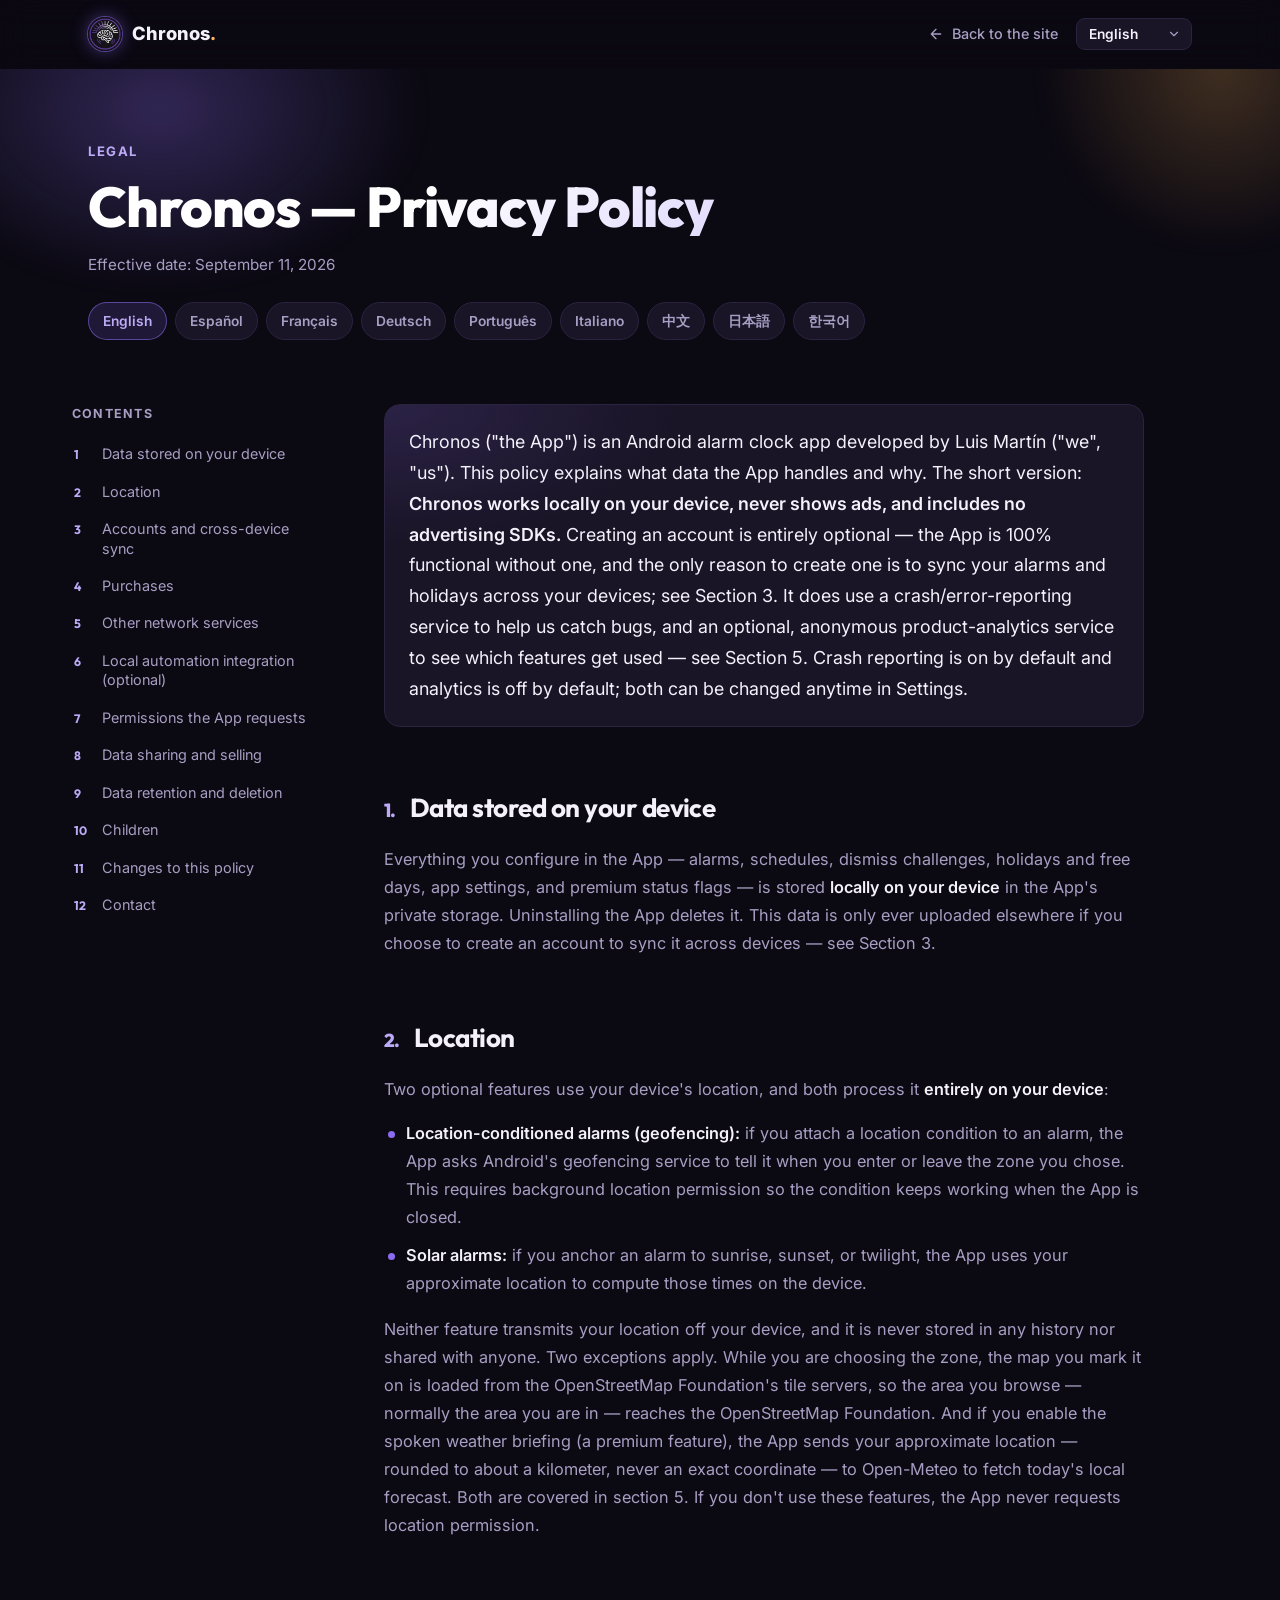
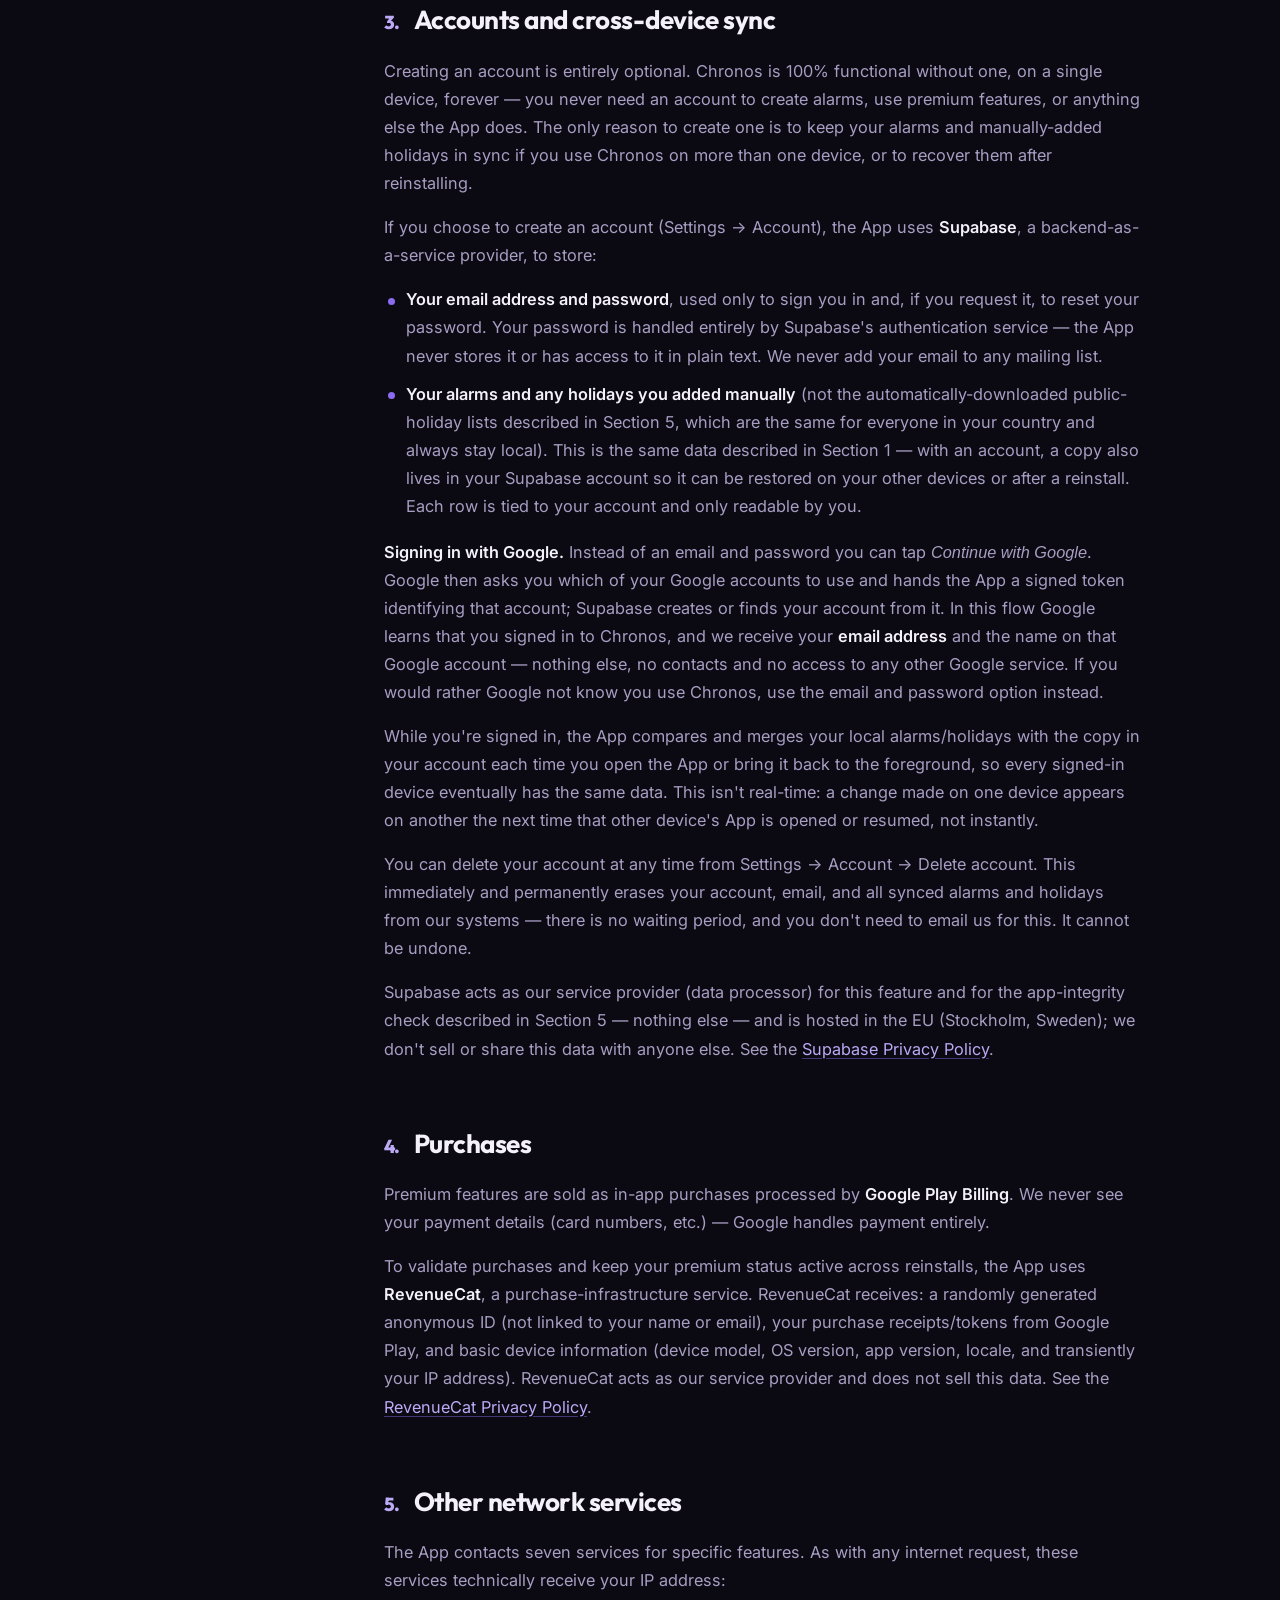
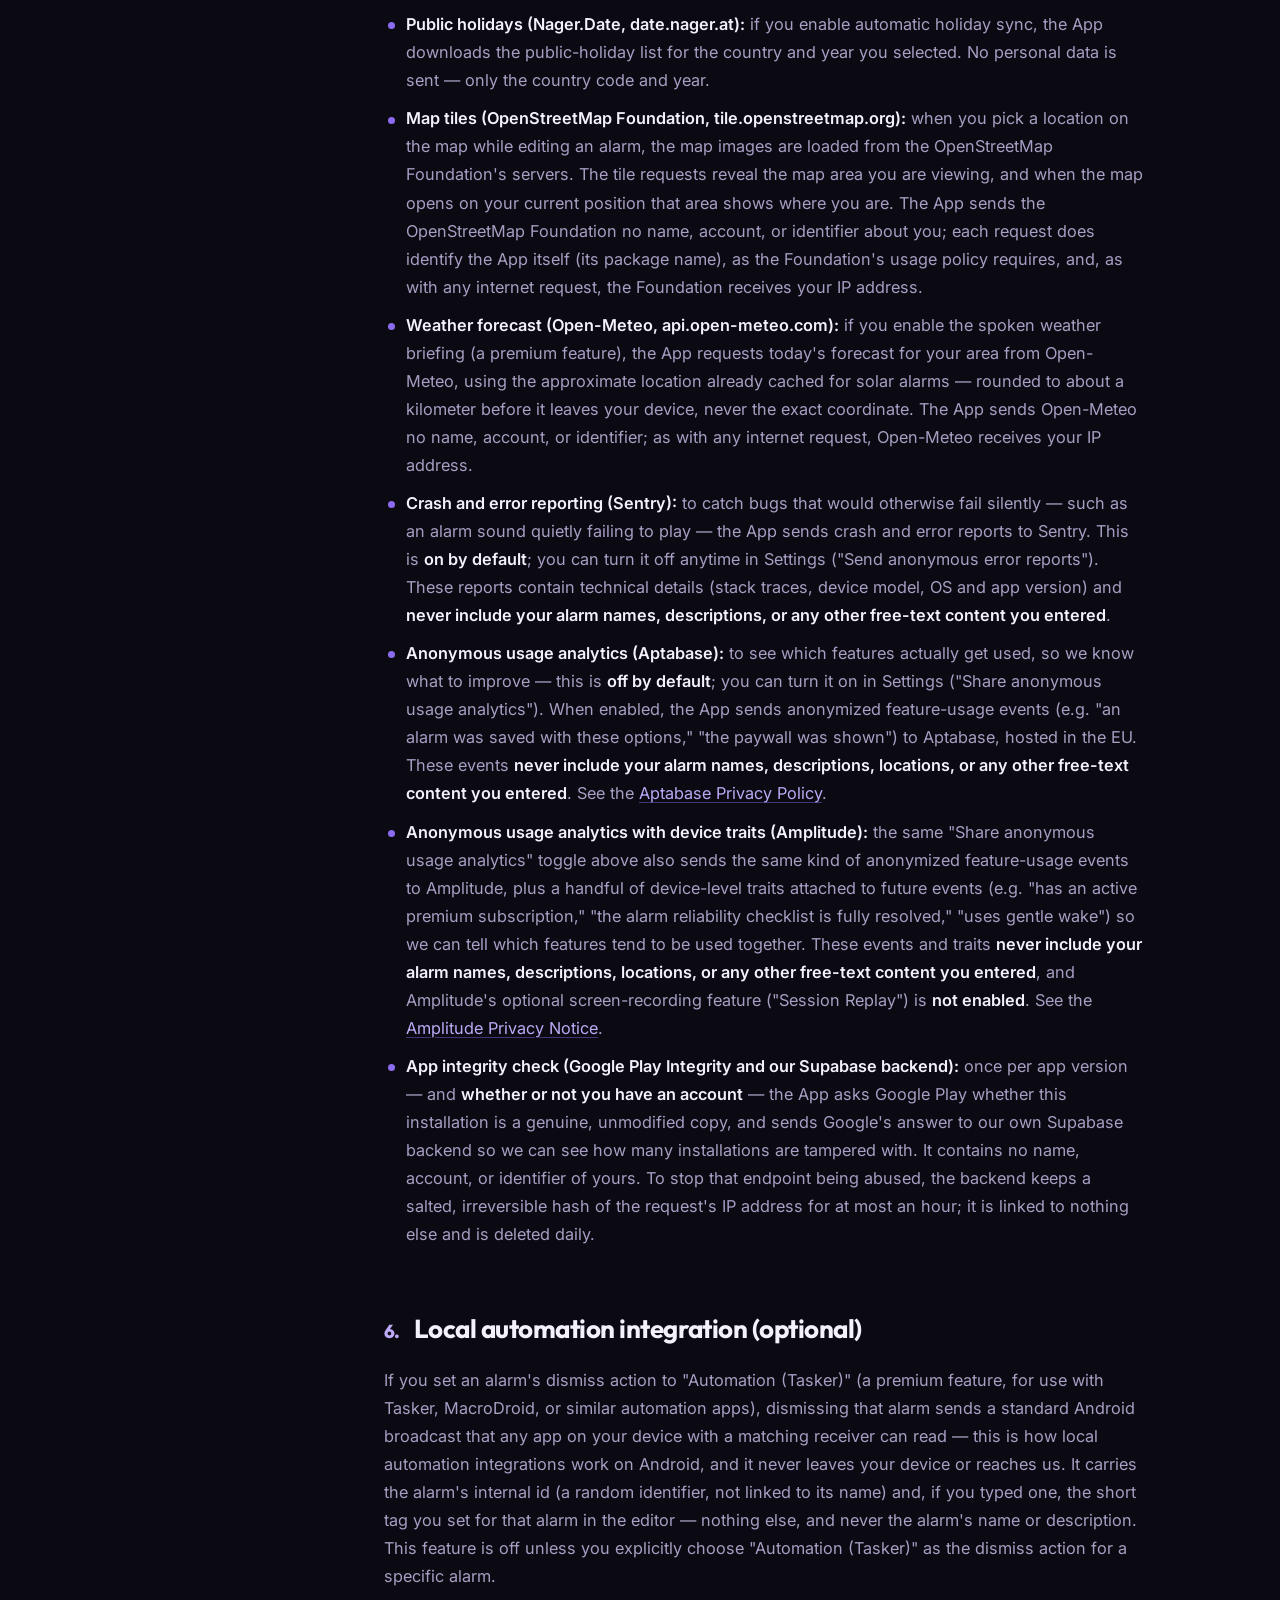
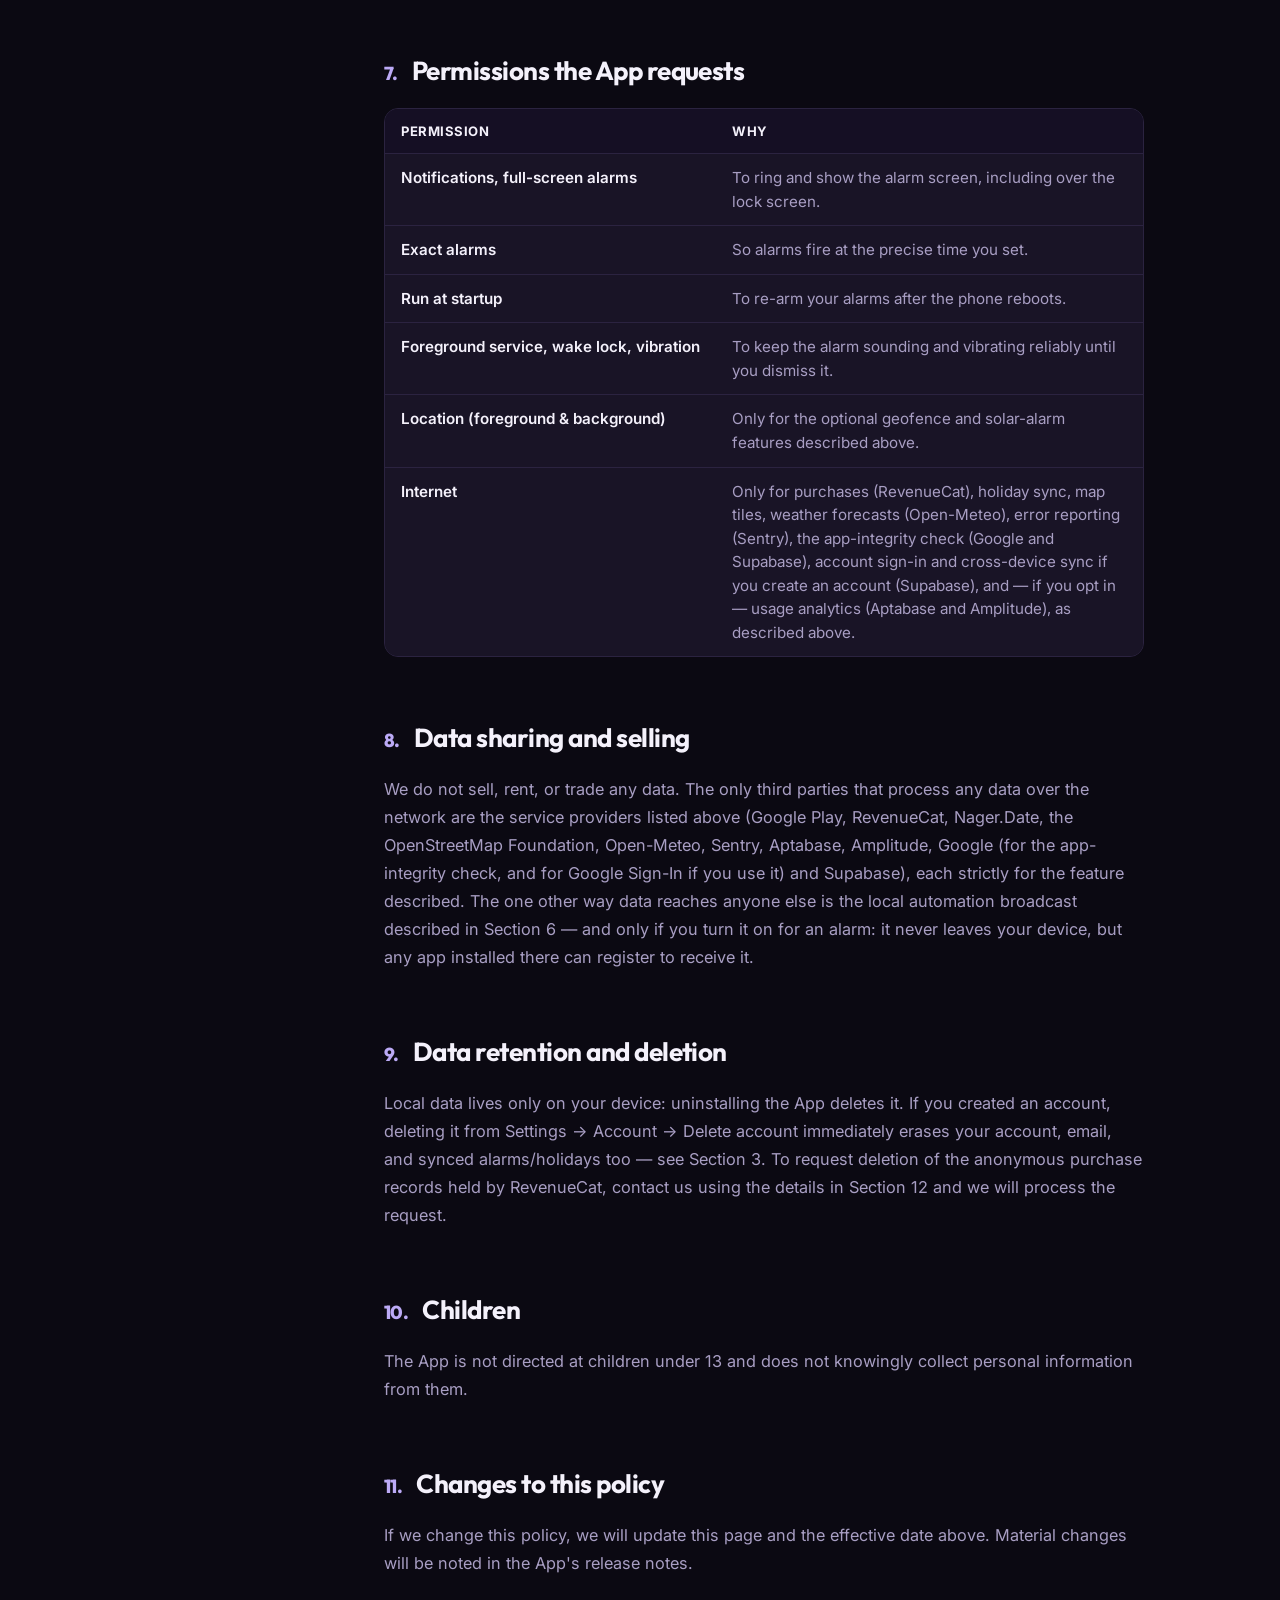
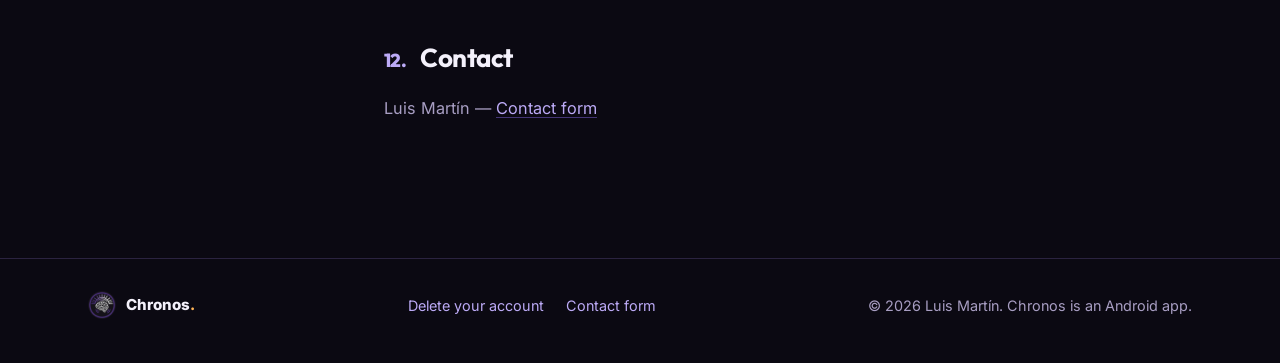
==== commit ce357283: "Note the automation broadcast is premium-gated, fix stale email reference — Chronos Q29-i follow-up " ====
--- a/index.html
+++ b/index.html
@@ -219,15 +219,16 @@
 </ul>
 
 <h2>6. Local automation integration (optional)</h2>
-<p>If you set an alarm's dismiss action to "Automation (Tasker)" (for use with
-Tasker, MacroDroid, or similar automation apps), dismissing that alarm sends a
-standard Android broadcast that any app on your device with a matching receiver
-can read — this is how local automation integrations work on Android, and it
-never leaves your device or reaches us. It carries the alarm's internal id (a
-random identifier, not linked to its name) and, if you typed one, the short tag
-you set for that alarm in the editor — nothing else, and never the alarm's name
-or description. This feature is off unless you explicitly choose "Automation
-(Tasker)" as the dismiss action for a specific alarm.</p>
+<p>If you set an alarm's dismiss action to "Automation (Tasker)" (a premium
+feature, for use with Tasker, MacroDroid, or similar automation apps),
+dismissing that alarm sends a standard Android broadcast that any app on your
+device with a matching receiver can read — this is how local automation
+integrations work on Android, and it never leaves your device or reaches us. It
+carries the alarm's internal id (a random identifier, not linked to its name)
+and, if you typed one, the short tag you set for that alarm in the editor —
+nothing else, and never the alarm's name or description. This feature is off
+unless you explicitly choose "Automation (Tasker)" as the dismiss action for a
+specific alarm.</p>
 
 <h2>7. Permissions the App requests</h2>
 <table>
@@ -255,7 +256,8 @@
 created an account, deleting it from Settings → Account → Delete account
 immediately erases your account, email, and synced alarms/holidays too — see
 Section 3. To request deletion of the anonymous purchase records held by
-RevenueCat, contact us at the email below and we will process the request.</p>
+RevenueCat, contact us using the details in Section 12 and we will process the
+request.</p>
 
 <h2>10. Children</h2>
 <p>The App is not directed at children under 13 and does not knowingly collect
@@ -452,8 +454,8 @@
 </ul>
 
 <h2>6. Integración con la automatización local (opcional)</h2>
-<p>Si configuras la acción al apagar de una alarma como "Automatización
-(Tasker)" (para usarla con Tasker, MacroDroid o apps de automatización
+<p>Si configuras la acción al apagar de una alarma como "Automatización (Tasker)"
+(función premium, para usarla con Tasker, MacroDroid o apps de automatización
 similares), al apagar esa alarma la App envía una difusión estándar de Android
 que puede leer cualquier app de tu dispositivo que tenga registrado un receptor
 para ella — así es como funcionan en Android las integraciones de automatización
@@ -492,8 +494,8 @@
 eliminan. Si creaste una cuenta, eliminarla desde Ajustes → Cuenta → Eliminar
 cuenta borra de inmediato tu cuenta, tu correo y las alarmas/festivos
 sincronizados también — ver la sección 3. Para solicitar la eliminación de los
-registros anónimos de compra que conserva RevenueCat, escríbenos al correo de
-abajo y tramitaremos la solicitud.</p>
+registros anónimos de compra que conserva RevenueCat, escríbenos usando
+los datos de la sección 12 y tramitaremos la solicitud.</p>
 
 <h2>10. Menores</h2>
 <p>La App no está dirigida a menores de 13 años y no recoge conscientemente
@@ -701,17 +703,18 @@
 
 <h2>6. Intégration avec l'automatisation locale (optionnelle)</h2>
 <p>Si vous réglez l'action à l'arrêt d'une alarme sur « Automatisation
-(Tasker) » (pour l'utiliser avec Tasker, MacroDroid ou des applications
-d'automatisation similaires), arrêter cette alarme envoie une diffusion Android
-standard que toute application de votre appareil ayant enregistré un récepteur
-correspondant peut lire — c'est ainsi que fonctionnent les intégrations
-d'automatisation locales sur Android, et cette diffusion ne quitte jamais votre
-appareil et ne nous parvient jamais. Elle contient l'identifiant interne de
-l'alarme (un identifiant aléatoire, sans lien avec son nom) et, si vous l'avez
-saisie, la courte étiquette que vous avez définie pour cette alarme dans
-l'éditeur — rien d'autre, et jamais le nom ni la description de l'alarme. Cette
-fonction est désactivée tant que vous ne choisissez pas explicitement
-« Automatisation (Tasker) » comme action à l'arrêt d'une alarme précise.</p>
+(Tasker) » (fonction premium, pour l'utiliser avec Tasker, MacroDroid ou des
+applications d'automatisation similaires), arrêter cette alarme envoie une
+diffusion Android standard que toute application de votre appareil ayant
+enregistré un récepteur correspondant peut lire — c'est ainsi que fonctionnent
+les intégrations d'automatisation locales sur Android, et cette diffusion ne
+quitte jamais votre appareil et ne nous parvient jamais. Elle contient
+l'identifiant interne de l'alarme (un identifiant aléatoire, sans lien avec son
+nom) et, si vous l'avez saisie, la courte étiquette que vous avez définie pour
+cette alarme dans l'éditeur — rien d'autre, et jamais le nom ni la description
+de l'alarme. Cette fonction est désactivée tant que vous ne choisissez pas
+explicitement « Automatisation (Tasker) » comme action à l'arrêt d'une alarme
+précise.</p>
 
 <h2>7. Autorisations demandées par l'App</h2>
 <table>
@@ -742,8 +745,8 @@
 Compte → Supprimer le compte efface immédiatement votre compte, votre e-mail
 et les alarmes/jours fériés synchronisés aussi — voir la section 3. Pour
 demander la suppression des enregistrements d'achat anonymes conservés par
-RevenueCat, contactez-nous à l'adresse ci-dessous et nous traiterons la
-demande.</p>
+RevenueCat, contactez-nous en utilisant les coordonnées de la section 12 et
+nous traiterons la demande.</p>
 
 <h2>10. Enfants</h2>
 <p>L'App ne s'adresse pas aux enfants de moins de 13 ans et ne collecte pas
@@ -946,10 +949,10 @@
 
 <h2>6. Integration mit lokaler Automatisierung (optional)</h2>
 <p>Wenn Sie die Aktion beim Ausschalten eines Weckers auf „Automatisierung
-(Tasker)" stellen (zur Nutzung mit Tasker, MacroDroid oder ähnlichen
-Automatisierungs-Apps), sendet das Ausschalten dieses Weckers einen gewöhnlichen
-Android-Broadcast, den jede App auf Ihrem Gerät mit einem passenden
-registrierten Receiver lesen kann — so funktionieren lokale
+(Tasker)" stellen (eine Premium-Funktion, zur Nutzung mit Tasker, MacroDroid
+oder ähnlichen Automatisierungs-Apps), sendet das Ausschalten dieses Weckers
+einen gewöhnlichen Android-Broadcast, den jede App auf Ihrem Gerät mit einem
+passenden registrierten Receiver lesen kann — so funktionieren lokale
 Automatisierungs-Integrationen unter Android; der Broadcast verlässt Ihr Gerät
 nie und erreicht auch uns nicht. Er enthält die interne ID des Weckers (eine
 zufällige Kennung, die nicht mit seinem Namen verknüpft ist) und, falls Sie eine
@@ -988,8 +991,8 @@
 über Einstellungen → Konto → Konto löschen sofort auch Ihr Konto, Ihre
 E-Mail-Adresse und die synchronisierten Wecker/Feiertage — siehe Abschnitt 3.
 Um die Löschung der von RevenueCat gespeicherten anonymen Kaufdaten zu
-beantragen, kontaktieren Sie uns unter der unten stehenden E-Mail-Adresse —
-wir bearbeiten die Anfrage.</p>
+beantragen, kontaktieren Sie uns über die in Abschnitt 12 angegebenen
+Kontaktdaten — wir bearbeiten die Anfrage.</p>
 
 <h2>10. Kinder</h2>
 <p>Die App richtet sich nicht an Kinder unter 13 Jahren und erhebt wissentlich
@@ -1188,10 +1191,10 @@
 </ul>
 
 <h2>6. Integração com automação local (opcional)</h2>
-<p>Se definir a ação ao desligar de um alarme como "Automação (Tasker)" (para
-usar com o Tasker, o MacroDroid ou apps de automação semelhantes), desligar esse
-alarme envia uma transmissão padrão do Android que qualquer app do seu
-dispositivo com um recetor registado para ela consegue ler — é assim que
+<p>Se definir a ação ao desligar de um alarme como "Automação (Tasker)" (função
+premium, para usar com o Tasker, o MacroDroid ou apps de automação semelhantes),
+desligar esse alarme envia uma transmissão padrão do Android que qualquer app
+do seu dispositivo com um recetor registado para ela consegue ler — é assim que
 funcionam no Android as integrações de automação locais, e essa transmissão
 nunca sai do seu dispositivo nem chega até nós. Leva o identificador interno do
 alarme (um identificador aleatório, não associado ao seu nome) e, se a tiver
@@ -1227,8 +1230,8 @@
 eliminados. Se criou uma conta, eliminá-la em Configurações → Conta →
 Eliminar conta apaga imediatamente a sua conta, o seu e-mail e os alarmes/
 feriados sincronizados também — ver a secção 3. Para pedir a eliminação dos
-registos anónimos de compra guardados pelo RevenueCat, escreva-nos para o
-e-mail abaixo e trataremos do pedido.</p>
+registos anónimos de compra guardados pelo RevenueCat, contacte-nos através
+dos contactos da secção 12 e trataremos do pedido.</p>
 
 <h2>10. Menores</h2>
 <p>A App não se destina a menores de 13 anos e não recolhe conscientemente
@@ -1429,16 +1432,17 @@
 
 <h2>6. Integrazione con l'automazione locale (opzionale)</h2>
 <p>Se imposti l'azione allo spegnimento di una sveglia su "Automazione
-(Tasker)" (per usarla con Tasker, MacroDroid o app di automazione simili),
-spegnere quella sveglia invia un normale broadcast Android che qualsiasi app sul
-tuo dispositivo con un receiver registrato corrispondente può leggere — è così
-che funzionano su Android le integrazioni di automazione locali, e quel
-broadcast non lascia mai il tuo dispositivo né arriva a noi. Contiene l'id
-interno della sveglia (un identificatore casuale, non collegato al suo nome) e,
-se lo hai scritto, il breve tag che hai impostato per quella sveglia
-nell'editor — nient'altro, e mai il nome o la descrizione della sveglia. Questa
-funzione è disattivata a meno che tu non scelga esplicitamente "Automazione
-(Tasker)" come azione allo spegnimento di una sveglia specifica.</p>
+(Tasker)" (funzione premium, per usarla con Tasker, MacroDroid o app di
+automazione simili), spegnere quella sveglia invia un normale broadcast Android
+che qualsiasi app sul tuo dispositivo con un receiver registrato corrispondente
+può leggere — è così che funzionano su Android le integrazioni di automazione
+locali, e quel broadcast non lascia mai il tuo dispositivo né arriva a noi.
+Contiene l'id interno della sveglia (un identificatore casuale, non collegato
+al suo nome) e, se lo hai scritto, il breve tag che hai impostato per quella
+sveglia nell'editor — nient'altro, e mai il nome o la descrizione della
+sveglia. Questa funzione è disattivata a meno che tu non scelga esplicitamente
+"Automazione (Tasker)" come azione allo spegnimento di una sveglia
+specifica.</p>
 
 <h2>7. Autorizzazioni richieste dall'App</h2>
 <table>
@@ -1468,7 +1472,8 @@
 Account → Elimina account cancella subito anche il tuo account, la tua
 e-mail e le sveglie/festività sincronizzate — vedi la sezione 3. Per
 richiedere l'eliminazione dei record anonimi di acquisto conservati da
-RevenueCat, scrivici all'indirizzo e-mail qui sotto ed evaderemo la richiesta.</p>
+RevenueCat, scrivici usando i contatti della sezione 12 ed evaderemo la
+richiesta.</p>
 
 <h2>10. Minori</h2>
 <p>L'App non è rivolta a minori di 13 anni e non raccoglie consapevolmente
@@ -1613,14 +1618,14 @@
 </ul>
 
 <h2>6. 本地自动化集成（可选）</h2>
-<p>如果您将某个闹钟关闹钟时执行的操作设为“自动化（Tasker）”（以便配合 Tasker、
-MacroDroid 等自动化应用使用），关掉该闹钟时本应用会发送一条标准的 Android 广播，
-您设备上任何注册了相应接收器的应用都能读取它——Android 上的本地自动化集成正是
-这样工作的；该广播绝不会离开您的设备，也不会传到我们这里。它只携带该闹钟的内部
-id（一个随机标识符，与闹钟名称无关），以及您在编辑界面为该闹钟填写的简短标签
-（如果您填写了）——除此之外别无其他，绝不会包含闹钟的名称或描述。除非您明确为
-某个具体的闹钟选择“自动化（Tasker）”作为关闹钟时执行的操作，否则此功能处于关闭
-状态。</p>
+<p>如果您将某个闹钟关闹钟时执行的操作设为“自动化（Tasker）”（高级版功能，以便配合
+Tasker、MacroDroid 等自动化应用使用），关掉该闹钟时本应用会发送一条标准的 Android
+广播，您设备上任何注册了相应接收器的应用都能读取它——Android 上的本地自动化集成
+正是这样工作的；该广播绝不会离开您的设备，也不会传到我们这里。它只携带该闹钟的
+内部 id（一个随机标识符，与闹钟名称无关），以及您在编辑界面为该闹钟填写的简短
+标签（如果您填写了）——除此之外别无其他，绝不会包含闹钟的名称或描述。除非您
+明确为某个具体的闹钟选择“自动化（Tasker）”作为关闹钟时执行的操作，否则此
+功能处于关闭状态。</p>
 
 <h2>7. 本应用请求的权限</h2>
 <table>
@@ -1644,8 +1649,8 @@
 <h2>9. 数据保留与删除</h2>
 <p>本地数据仅存在于您的设备上：卸载本应用即删除。如果您创建了账号，在设置 →
 账号 → 删除账号中删除账号会立即一并删除您的账号、邮箱以及已同步的闹钟/节假日
-——详见第 3 节。如需删除 RevenueCat 保存的匿名购买记录，请通过下方电子邮箱
-联系我们，我们会处理您的请求。</p>
+——详见第 3 节。如需删除 RevenueCat 保存的匿名购买记录，请通过第 12 节中的
+联系方式与我们联系，我们会处理您的请求。</p>
 
 <h2>10. 儿童</h2>
 <p>本应用不面向 13 岁以下儿童，也不会有意收集他们的个人信息。</p>
@@ -1827,16 +1832,17 @@
 </ul>
 
 <h2>6. ローカル自動化との連携（任意）</h2>
-<p>アラームの停止時のアクションを「自動化（Tasker）」に設定すると（Tasker や
-MacroDroid などの自動化アプリと組み合わせて使うための設定です）、そのアラームを
-停止したときに本アプリは通常の Android ブロードキャストを送信します。これは、
-対応するレシーバーを登録している端末内のどのアプリでも受け取れるもので——Android の
-ローカル自動化連携はこのような仕組みで動作します——端末の外に出ることはなく、
-当方に届くこともありません。含まれるのは、そのアラームの内部 ID（名前とは
-結び付いていないランダムな識別子）と、入力していれば、編集画面でそのアラームに
-付けた短いタグだけです。それ以外は何も含まれず、アラームの名前や説明文が含まれる
-ことは一切ありません。この機能は、特定のアラームの停止時のアクションとして
-「自動化（Tasker）」をご自身で明示的に選択しない限り、無効のままです。</p>
+<p>アラームの停止時のアクションを「自動化（Tasker）」（プレミアム機能）
+に設定すると（Tasker や MacroDroid などの自動化アプリと組み合わせて使うための
+設定です）、そのアラームを停止したときに本アプリは通常の Android
+ブロードキャストを送信します。これは、対応するレシーバーを登録している端末内の
+どのアプリでも受け取れるもので——Android のローカル自動化連携はこのような
+仕組みで動作します——端末の外に出ることはなく、当方に届くこともありません。
+含まれるのは、そのアラームの内部 ID（名前とは結び付いていないランダムな
+識別子）と、入力していれば、編集画面でそのアラームに付けた短いタグだけです。
+それ以外は何も含まれず、アラームの名前や説明文が含まれることは一切ありません。
+この機能は、特定のアラームの停止時のアクションとして「自動化（Tasker）」を
+ご自身で明示的に選択しない限り、無効のままです。</p>
 
 <h2>7. 本アプリが要求する権限</h2>
 <table>
@@ -1864,7 +1870,8 @@
 削除されます。アカウントを作成した場合、設定 → アカウント → アカウントを削除
 から削除すると、アカウント・メールアドレス・同期済みのアラーム/祝日も
 即座に削除されます — 第3項をご覧ください。RevenueCat が保持する匿名の購入記録の
-削除をご希望の場合は、下記メールアドレスまでご連絡ください。対応いたします。</p>
+削除をご希望の場合は、第12項に記載の連絡先までご連絡ください。
+対応いたします。</p>
 
 <h2>10. お子様について</h2>
 <p>本アプリは13歳未満の子供を対象としておらず、故意に子供の個人情報を収集する
@@ -2036,15 +2043,16 @@
 </ul>
 
 <h2>6. 로컬 자동화 연동(선택)</h2>
-<p>알람의 해제 시 동작을 "자동화(Tasker)"로 설정하면(Tasker, MacroDroid 등
-자동화 앱과 함께 쓰기 위한 설정입니다), 그 알람을 해제할 때 본 앱은 표준 Android
-브로드캐스트를 전송하며, 이에 맞는 리시버를 등록해 둔 기기 내의 모든 앱이 이를
-읽을 수 있습니다 — Android에서 로컬 자동화 연동은 이런 방식으로 동작하며, 이
-브로드캐스트는 기기를 벗어나지 않고 당사에도 전달되지 않습니다. 여기에는 해당
-알람의 내부 id(이름과 연결되지 않은 무작위 식별자)와, 입력하셨다면 편집 화면에서
-그 알람에 지정한 짧은 태그만 담기며 — 그 외에는 아무것도 담기지 않고, 알람의
-이름이나 설명은 절대 포함되지 않습니다. 이 기능은 특정 알람의 해제 시 동작으로
-"자동화(Tasker)"를 직접 선택하지 않는 한 꺼져 있습니다.</p>
+<p>알람의 해제 시 동작을 "자동화(Tasker)"로 설정하면(프리미엄 기능이며,
+Tasker, MacroDroid 등 자동화 앱과 함께 쓰기 위한 설정입니다), 그 알람을 해제할
+때 본 앱은 표준 Android 브로드캐스트를 전송하며, 이에 맞는 리시버를 등록해 둔
+기기 내의 모든 앱이 이를 읽을 수 있습니다 — Android에서 로컬 자동화 연동은
+이런 방식으로 동작하며, 이 브로드캐스트는 기기를 벗어나지 않고 당사에도 전달되지
+않습니다. 여기에는 해당 알람의 내부 id(이름과 연결되지 않은 무작위 식별자)와,
+입력하셨다면 편집 화면에서 그 알람에 지정한 짧은 태그만 담기며 — 그 외에는
+아무것도 담기지 않고, 알람의 이름이나 설명은 절대 포함되지 않습니다. 이 기능은
+특정 알람의 해제 시 동작으로 "자동화(Tasker)"를 직접 선택하지 않는 한 꺼져
+있습니다.</p>
 
 <h2>7. 본 앱이 요청하는 권한</h2>
 <table>
@@ -2071,8 +2079,8 @@
 <p>로컬 데이터는 기기에만 존재합니다. 본 앱을 삭제하면 함께 삭제됩니다.
 계정을 생성한 경우, 설정 → 계정 → 계정 삭제에서 삭제하면 계정, 이메일,
 동기화된 알람/공휴일도 즉시 함께 삭제됩니다 — 3항을 참조하세요. RevenueCat이
-보관하는 익명 구매 기록의 삭제를 원하시면 아래 이메일로 연락해 주세요. 요청을
-처리해 드리겠습니다.</p>
+보관하는 익명 구매 기록의 삭제를 원하시면 12항에 안내된 연락처로 연락해
+주세요. 요청을 처리해 드리겠습니다.</p>
 
 <h2>10. 아동</h2>
 <p>본 앱은 13세 미만 아동을 대상으로 하지 않으며, 고의로 아동의 개인정보를
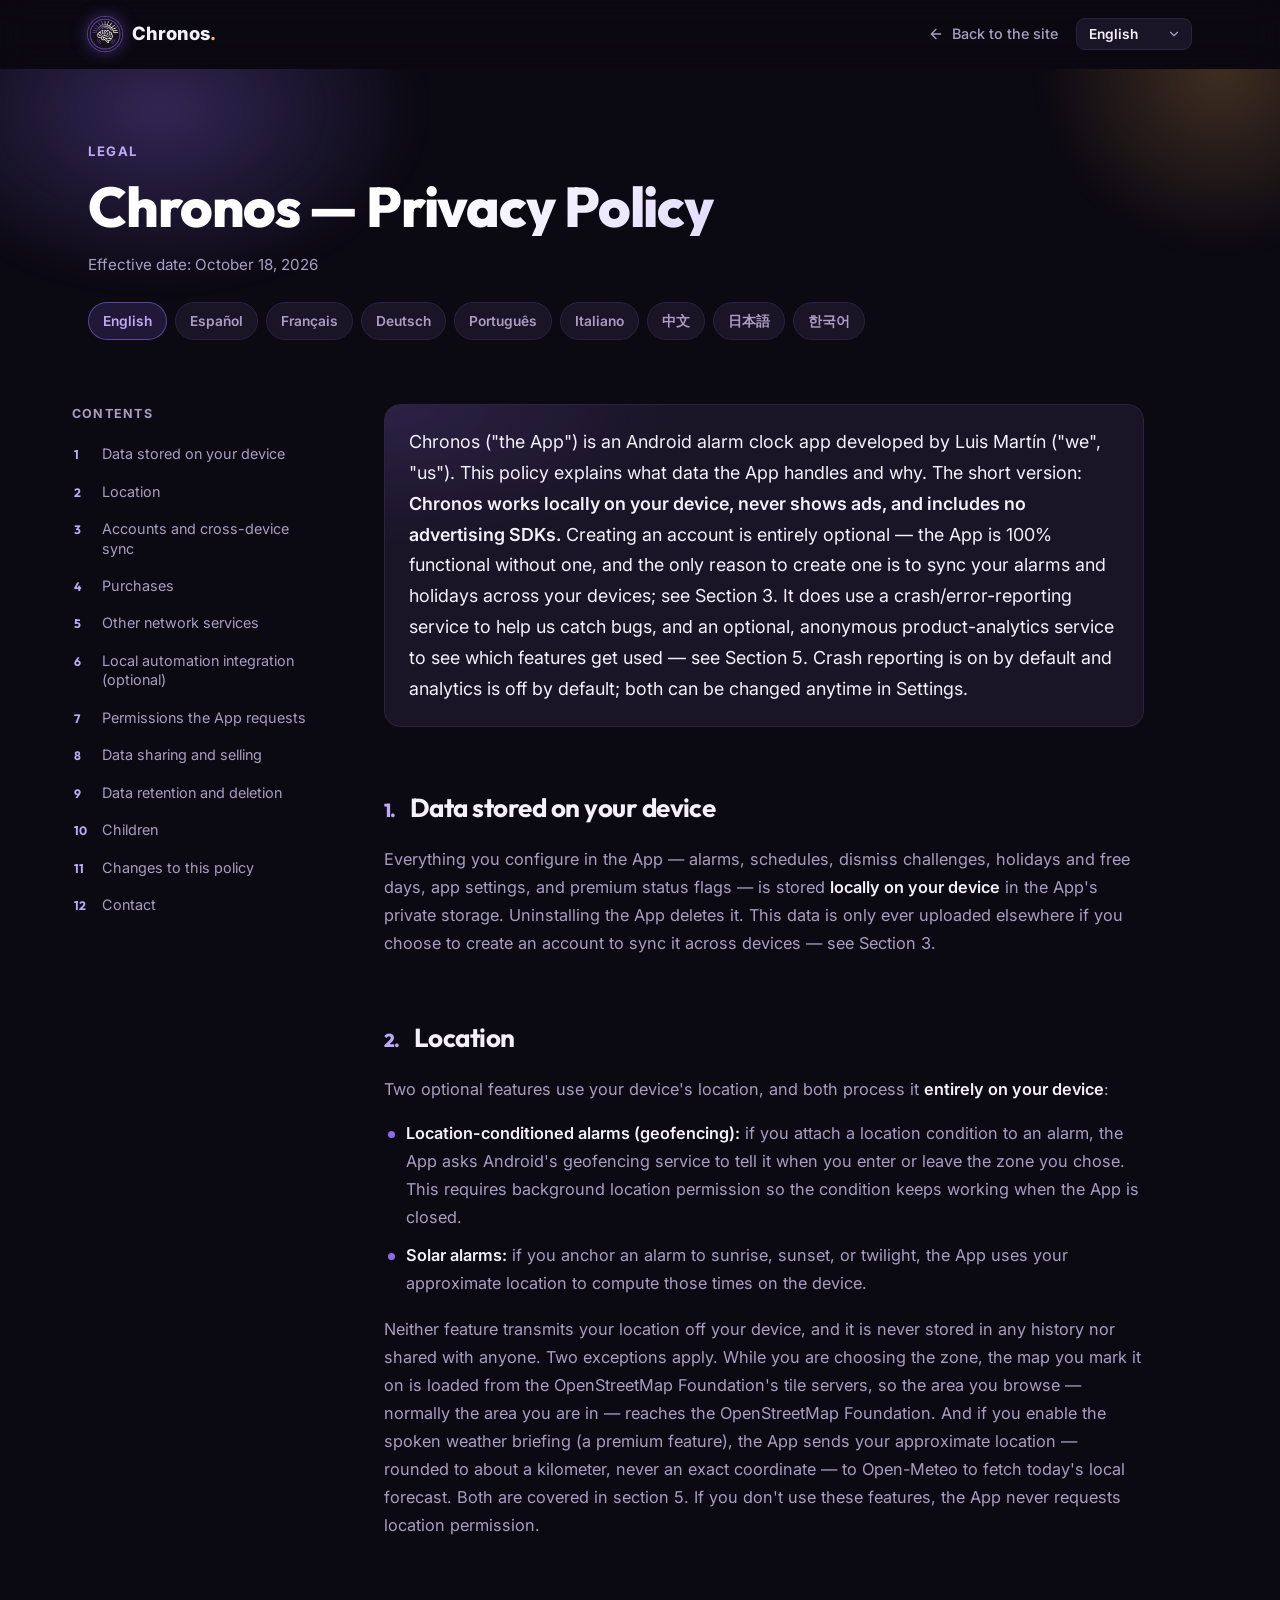
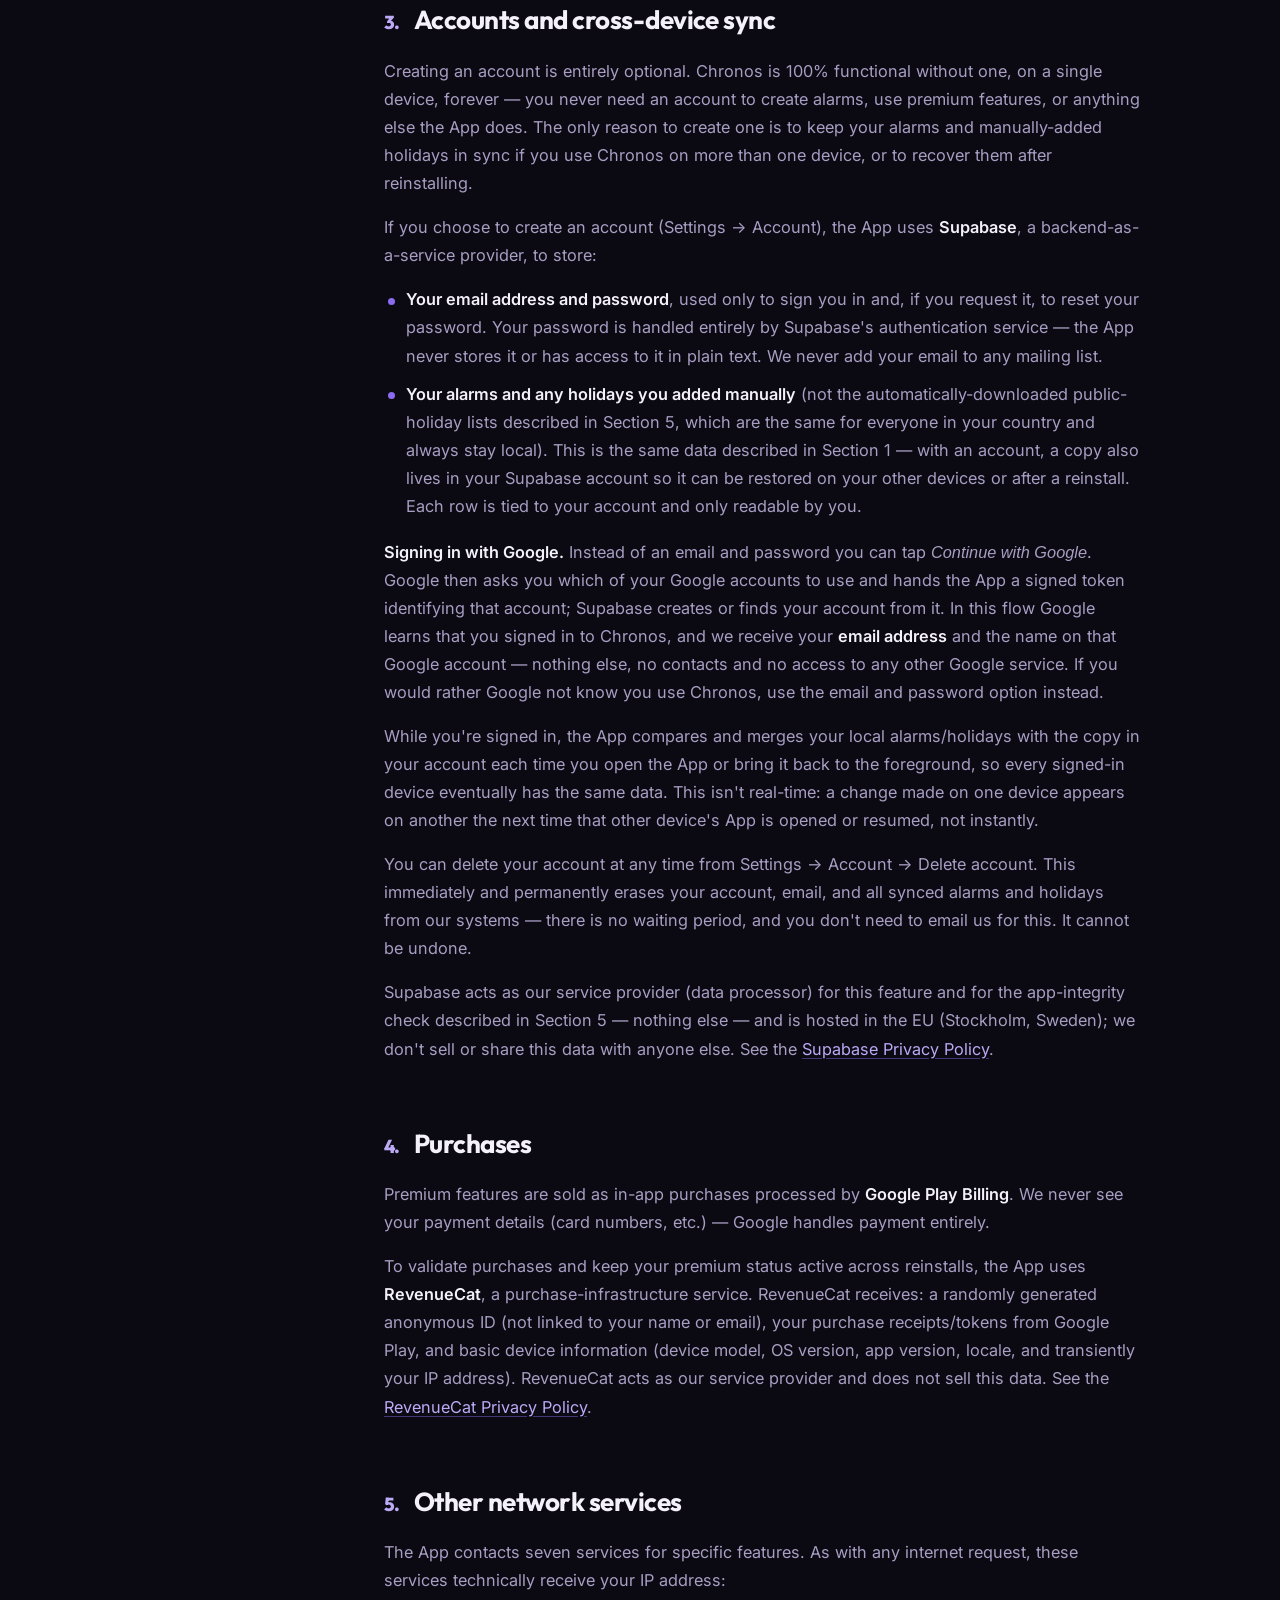
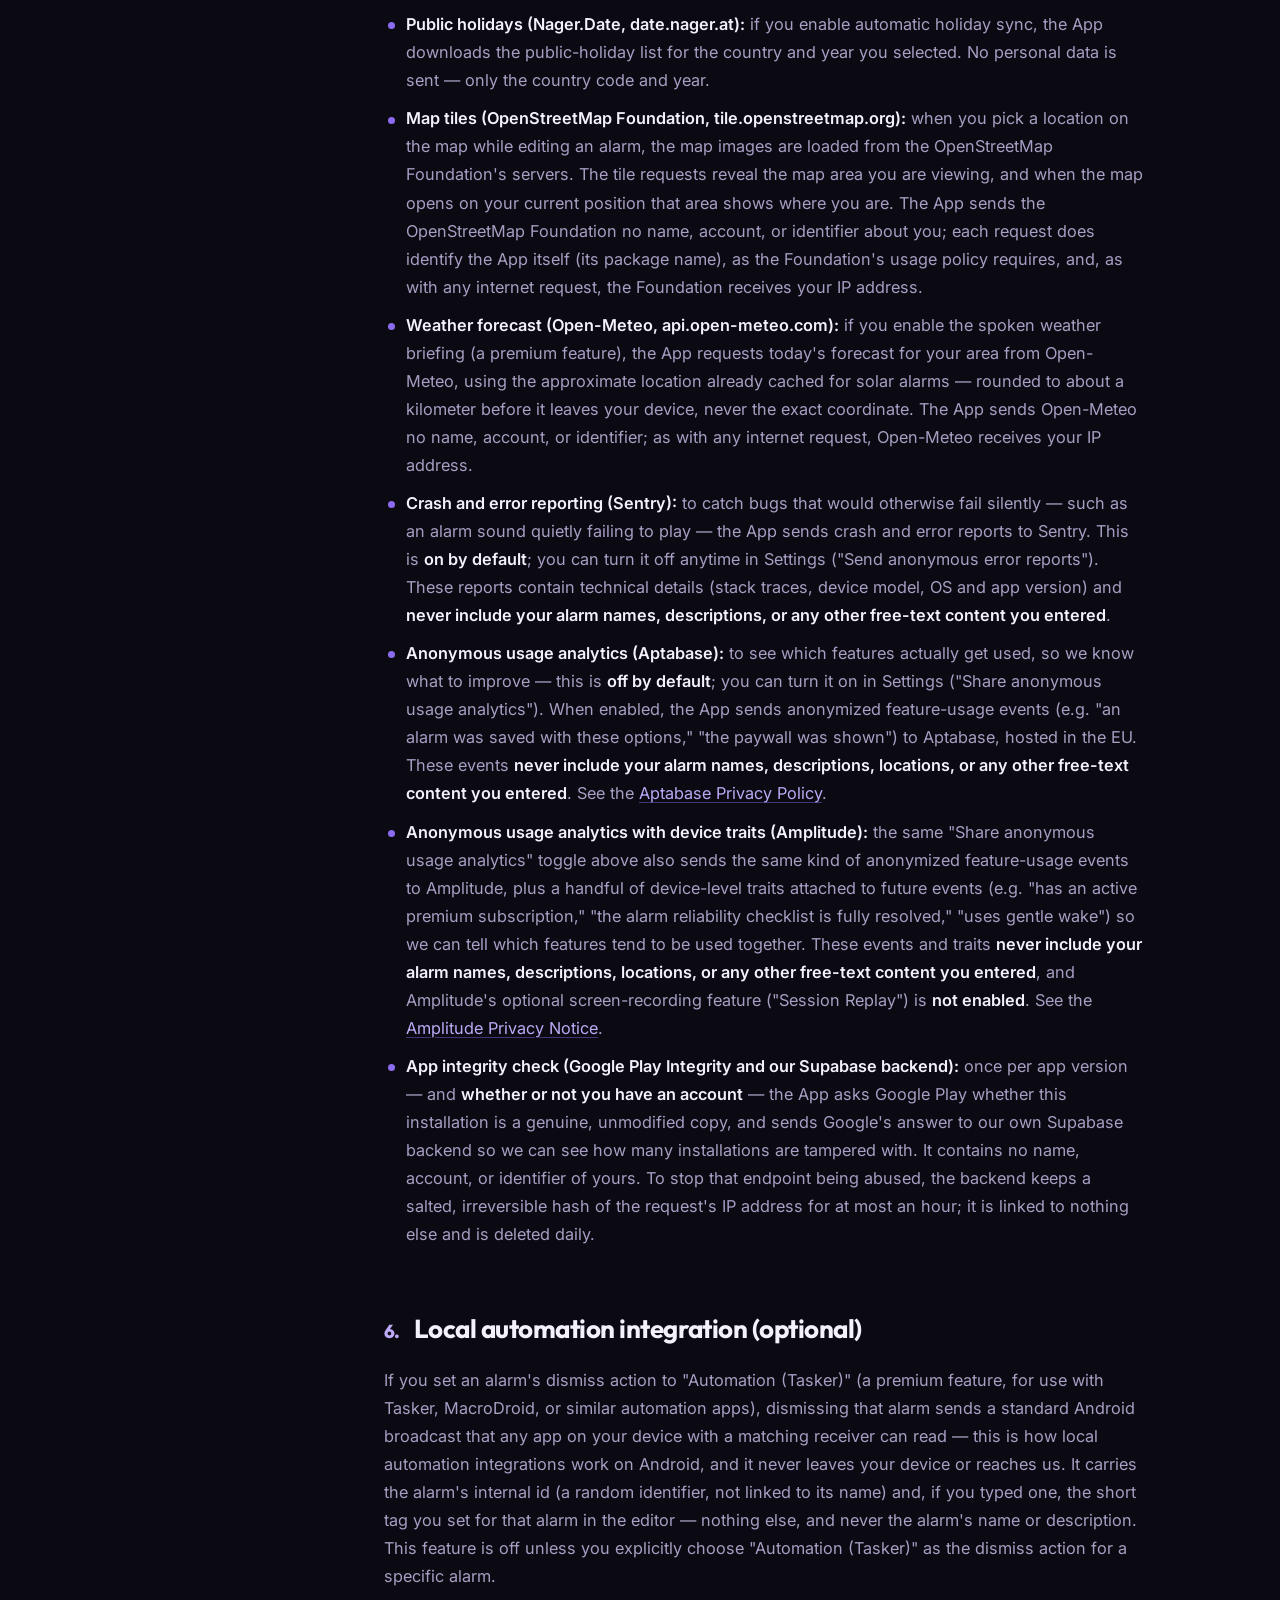
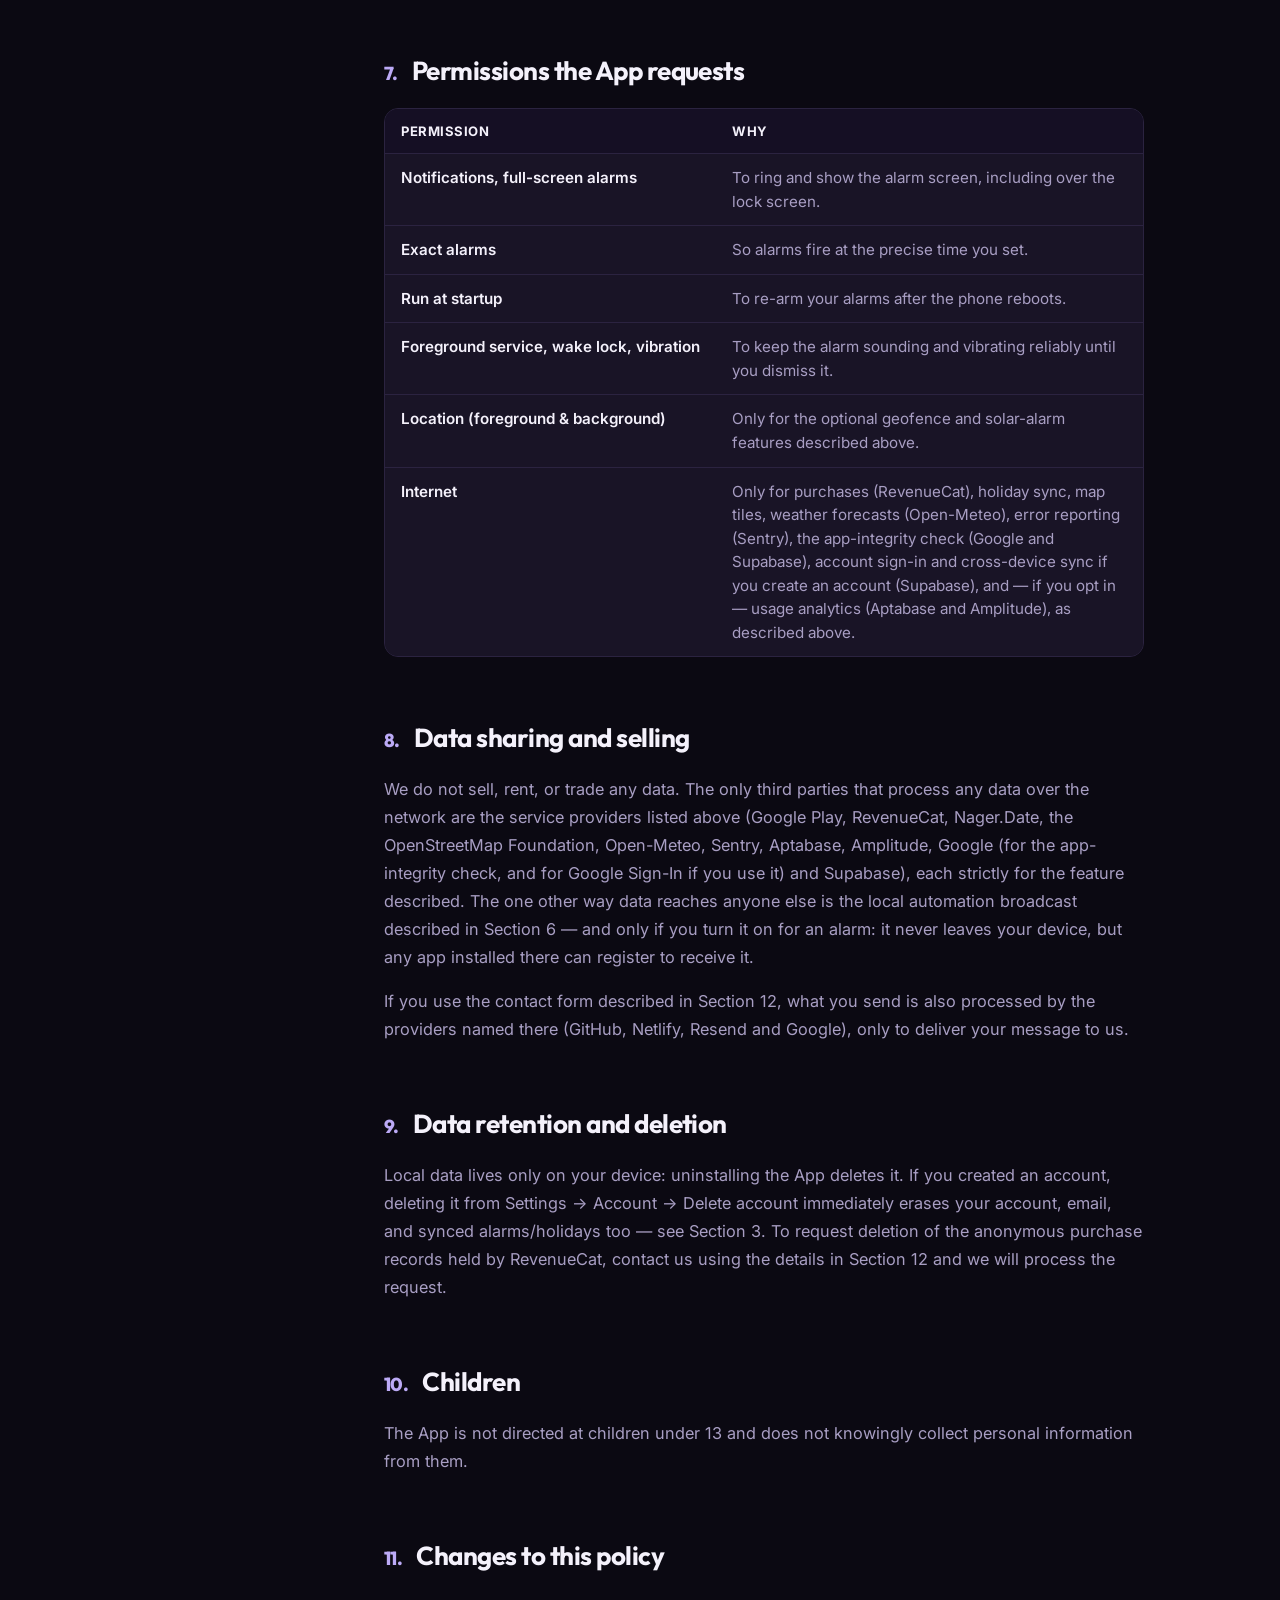
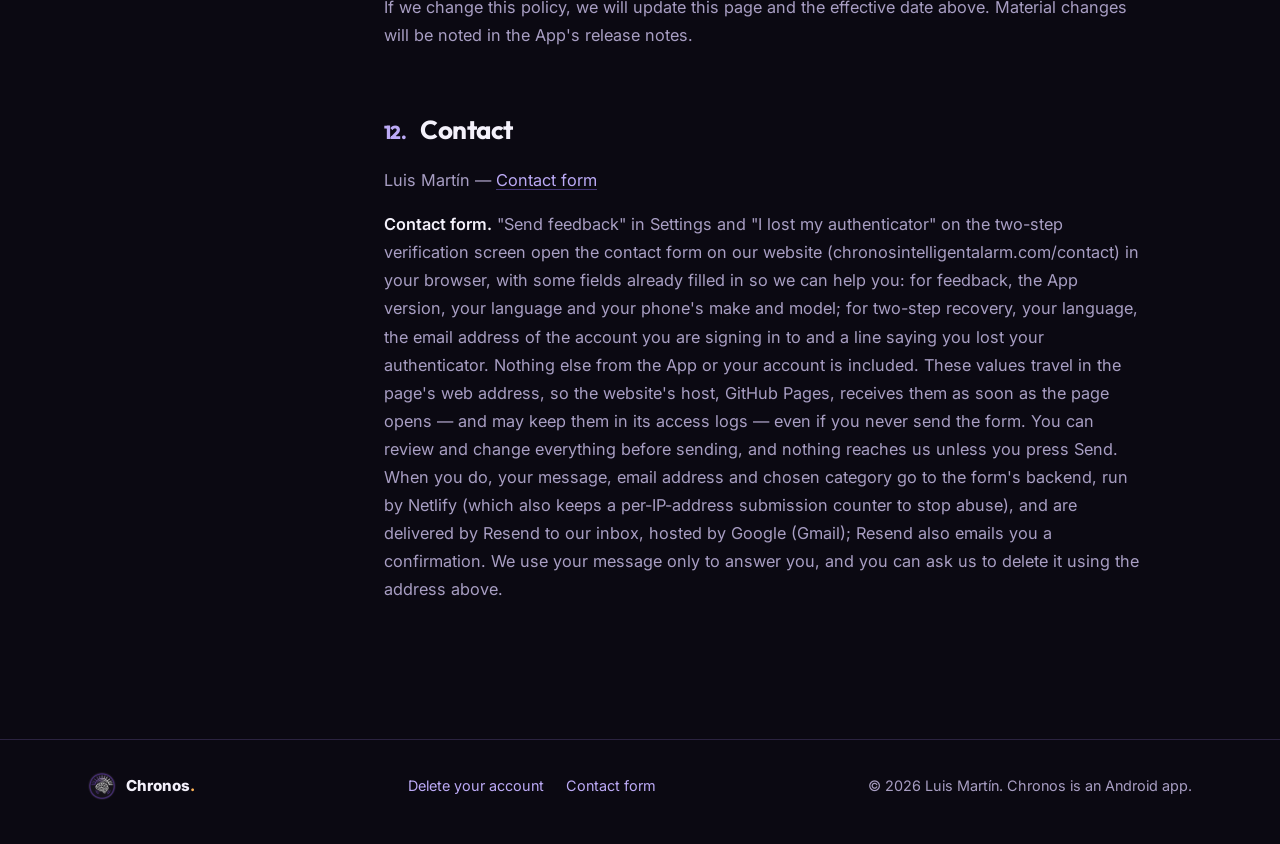
==== commit ad49fd39: "Política: versión del 2026-10-18 (formulario de contacto y su idioma) Copia de docs/legal/privacy-po" ====
--- a/index.html
+++ b/index.html
@@ -60,7 +60,7 @@
      do not edit the text here. -->
 <!-- ============================== EN ============================== -->
 <h1 id="en">Chronos — Privacy Policy</h1>
-<p class="muted">Effective date: September 11, 2026</p>
+<p class="muted">Effective date: October 18, 2026</p>
 
 <p>Chronos ("the App") is an Android alarm clock app developed by Luis Martín
 ("we", "us"). This policy explains what data the App handles and why. The short
@@ -251,6 +251,8 @@
 in Section 6 — and only if you turn it on for an alarm: it never leaves your
 device, but any app installed there can register to receive it.</p>
 
+<p>If you use the contact form described in Section 12, what you send is also processed by the providers named there (GitHub, Netlify, Resend and Google), only to deliver your message to us.</p>
+
 <h2>9. Data retention and deletion</h2>
 <p>Local data lives only on your device: uninstalling the App deletes it. If you
 created an account, deleting it from Settings → Account → Delete account
@@ -269,12 +271,13 @@
 
 <h2>12. Contact</h2>
 <p>Luis Martín — <a href="https://chronosintelligentalarm.com/contact/">Contact form</a></p>
+<p><strong>Contact form.</strong> "Send feedback" in Settings and "I lost my authenticator" on the two-step verification screen open the contact form on our website (chronosintelligentalarm.com/contact) in your browser, with some fields already filled in so we can help you: for feedback, the App version, your language and your phone's make and model; for two-step recovery, your language, the email address of the account you are signing in to and a line saying you lost your authenticator. Nothing else from the App or your account is included. These values travel in the page's web address, so the website's host, GitHub Pages, receives them as soon as the page opens — and may keep them in its access logs — even if you never send the form. You can review and change everything before sending, and nothing reaches us unless you press Send. When you do, your message, email address and chosen category go to the form's backend, run by Netlify (which also keeps a per-IP-address submission counter to stop abuse), and are delivered by Resend to our inbox, hosted by Google (Gmail); Resend also emails you a confirmation. We use your message only to answer you, and you can ask us to delete it using the address above.</p>
 
 <hr class="divider">
 
 <!-- ============================== ES ============================== -->
 <h1 id="es">Chronos — Política de Privacidad</h1>
-<p class="muted">Fecha de entrada en vigor: 11 de septiembre de 2026</p>
+<p class="muted">Fecha de entrada en vigor: 18 de octubre de 2026</p>
 
 <p>Chronos («la App») es una aplicación de alarmas para Android desarrollada por
 Luis Martín («nosotros»). Esta política explica qué datos maneja la App y por
@@ -489,6 +492,8 @@
 tu dispositivo, pero cualquier app instalada en él puede registrarse para
 recibirla.</p>
 
+<p>Si usas el formulario de contacto descrito en la Sección 12, lo que envíes lo tratan además los proveedores que allí se nombran (GitHub, Netlify, Resend y Google), solo para hacernos llegar tu mensaje.</p>
+
 <h2>9. Conservación y eliminación de datos</h2>
 <p>Los datos locales viven solo en tu dispositivo: al desinstalar la App se
 eliminan. Si creaste una cuenta, eliminarla desde Ajustes → Cuenta → Eliminar
@@ -508,12 +513,13 @@
 
 <h2>12. Contacto</h2>
 <p>Luis Martín — <a href="https://chronosintelligentalarm.com/contact/">Formulario de contacto</a></p>
+<p><strong>Formulario de contacto.</strong> «Enviar comentarios», en Ajustes, y «He perdido mi autenticador», en la pantalla de verificación en dos pasos, abren en tu navegador el formulario de contacto de nuestra web (chronosintelligentalarm.com/contact) con algunos campos ya rellenos para poder ayudarte: en los comentarios, la versión de la App, tu idioma y la marca y el modelo de tu teléfono; en la recuperación de la verificación en dos pasos, tu idioma, el correo de la cuenta con la que estás iniciando sesión y una línea que dice que has perdido tu autenticador. No se incluye nada más de la App ni de tu cuenta. Estos datos viajan en la dirección web de la página, así que el alojamiento de la web, GitHub Pages, los recibe en cuanto se abre la página —y puede conservarlos en sus registros de acceso—, aunque no llegues a enviar el formulario. Puedes revisarlo y cambiarlo todo antes de enviar, y nada nos llega si no pulsas Enviar. Cuando lo haces, tu mensaje, tu correo y la categoría elegida van al servidor del formulario, que gestiona Netlify (que además lleva un contador de envíos por dirección IP para evitar abusos), y Resend los entrega en nuestro buzón, alojado por Google (Gmail); Resend también te envía un correo de confirmación. Usamos tu mensaje solo para responderte, y puedes pedirnos que lo borremos en la dirección de arriba.</p>
 
 <hr class="divider">
 
 <!-- ============================== FR ============================== -->
 <h1 id="fr">Chronos — Politique de Confidentialité</h1>
-<p class="muted">Date d'entrée en vigueur : 11 septembre 2026</p>
+<p class="muted">Date d'entrée en vigueur : 18 octobre 2026</p>
 
 <p>Chronos (« l'App ») est une application de réveil pour Android développée par
 Luis Martín (« nous »). Cette politique explique quelles données l'App traite et
@@ -739,6 +745,8 @@
 appareil, mais toute application qui y est installée peut s'enregistrer pour la
 recevoir.</p>
 
+<p>Si vous utilisez le formulaire de contact décrit à la section 12, ce que vous envoyez est aussi traité par les prestataires qui y sont nommés (GitHub, Netlify, Resend et Google), uniquement pour nous transmettre votre message.</p>
+
 <h2>9. Conservation et suppression des données</h2>
 <p>Les données locales ne résident que sur votre appareil : désinstaller l'App
 les supprime. Si vous avez créé un compte, le supprimer depuis Paramètres →
@@ -759,12 +767,13 @@
 
 <h2>12. Contact</h2>
 <p>Luis Martín — <a href="https://chronosintelligentalarm.com/contact/">Formulaire de contact</a></p>
+<p><strong>Formulaire de contact.</strong> « Envoyer un avis », dans les Réglages, et « J'ai perdu mon authentificateur », sur l'écran de validation en deux étapes, ouvrent dans votre navigateur le formulaire de contact de notre site (chronosintelligentalarm.com/contact) avec certains champs déjà remplis pour pouvoir vous aider : pour un avis, la version de l'App, votre langue ainsi que la marque et le modèle de votre téléphone ; pour la récupération de la validation en deux étapes, votre langue, l'adresse e-mail du compte auquel vous vous connectez et une ligne indiquant que vous avez perdu votre authentificateur. Rien d'autre de l'App ou de votre compte n'est inclus. Ces valeurs passent dans l'adresse web de la page : l'hébergeur du site, GitHub Pages, les reçoit dès l'ouverture de la page — et peut les conserver dans ses journaux d'accès — même si vous n'envoyez jamais le formulaire. Vous pouvez tout relire et modifier avant l'envoi, et rien ne nous parvient tant que vous n'appuyez pas sur Envoyer. Lorsque vous le faites, votre message, votre adresse e-mail et la catégorie choisie sont transmis au serveur du formulaire, exploité par Netlify (qui tient aussi un compteur d'envois par adresse IP pour empêcher les abus), puis remis par Resend à notre boîte de réception, hébergée par Google (Gmail) ; Resend vous envoie aussi un e-mail de confirmation. Nous utilisons votre message uniquement pour vous répondre, et vous pouvez nous demander de le supprimer à l'adresse ci-dessus.</p>
 
 <hr class="divider">
 
 <!-- ============================== DE ============================== -->
 <h1 id="de">Chronos — Datenschutzerklärung</h1>
-<p class="muted">Gültig ab: 11. September 2026</p>
+<p class="muted">Gültig ab: 18. Oktober 2026</p>
 
 <p>Chronos („die App") ist eine Wecker-App für Android, entwickelt von Luis
 Martín („wir"). Diese Erklärung beschreibt, welche Daten die App verarbeitet und
@@ -985,6 +994,8 @@
 Er verlässt Ihr Gerät nie, aber jede dort installierte App kann sich für seinen
 Empfang registrieren.</p>
 
+<p>Wenn Sie das in Abschnitt 12 beschriebene Kontaktformular nutzen, wird das, was Sie senden, zusätzlich von den dort genannten Anbietern (GitHub, Netlify, Resend und Google) verarbeitet – ausschließlich, um uns Ihre Nachricht zuzustellen.</p>
+
 <h2>9. Aufbewahrung und Löschung von Daten</h2>
 <p>Lokale Daten existieren nur auf Ihrem Gerät: Beim Deinstallieren der App
 werden sie gelöscht. Falls Sie ein Konto angelegt haben, löscht das Entfernen
@@ -1005,12 +1016,13 @@
 
 <h2>12. Kontakt</h2>
 <p>Luis Martín — <a href="https://chronosintelligentalarm.com/contact/">Kontaktformular</a></p>
+<p><strong>Kontaktformular.</strong> „Feedback senden“ in den Einstellungen und „Ich habe meinen Authenticator verloren“ auf dem Bildschirm der Zwei-Schritt-Verifizierung öffnen in Ihrem Browser das Kontaktformular unserer Website (chronosintelligentalarm.com/contact), bei dem einige Felder bereits ausgefüllt sind, damit wir Ihnen helfen können: beim Feedback die App-Version, Ihre Sprache sowie Hersteller und Modell Ihres Telefons; bei der Wiederherstellung der Zwei-Schritt-Verifizierung Ihre Sprache, die E-Mail-Adresse des Kontos, bei dem Sie sich anmelden, und eine Zeile, dass Sie Ihren Authenticator verloren haben. Sonst wird nichts aus der App oder Ihrem Konto übernommen. Diese Werte stehen in der Webadresse der Seite, daher erhält sie der Hoster der Website, GitHub Pages, sobald die Seite geöffnet wird – und kann sie in seinen Zugriffsprotokollen speichern –, auch wenn Sie das Formular nie absenden. Sie können vor dem Absenden alles prüfen und ändern, und nichts erreicht uns, solange Sie nicht auf Senden tippen. Wenn Sie es tun, gehen Ihre Nachricht, Ihre E-Mail-Adresse und die gewählte Kategorie an das Backend des Formulars, das Netlify betreibt (das außerdem einen Zähler der Sendungen pro IP-Adresse führt, um Missbrauch zu verhindern), und Resend stellt sie in unserem Postfach zu, das Google (Gmail) hostet; Resend schickt Ihnen außerdem eine Bestätigung per E-Mail. Wir nutzen Ihre Nachricht nur, um Ihnen zu antworten, und Sie können uns über die oben genannte Adresse bitten, sie zu löschen.</p>
 
 <hr class="divider">
 
 <!-- ============================== PT ============================== -->
 <h1 id="pt">Chronos — Política de Privacidade</h1>
-<p class="muted">Data de entrada em vigor: 11 de setembro de 2026</p>
+<p class="muted">Data de entrada em vigor: 18 de outubro de 2026</p>
 
 <p>O Chronos («a App») é uma aplicação de despertador para Android desenvolvida
 por Luis Martín («nós»). Esta política explica que dados a App trata e porquê.
@@ -1225,6 +1237,8 @@
 num alarme: nunca sai do seu dispositivo, mas qualquer app aí instalada pode
 registar-se para a receber.</p>
 
+<p>Se utilizar o formulário de contacto descrito na Secção 12, o que enviar é também tratado pelos prestadores aí indicados (GitHub, Netlify, Resend e Google), apenas para nos fazer chegar a sua mensagem.</p>
+
 <h2>9. Conservação e eliminação de dados</h2>
 <p>Os dados locais vivem apenas no seu dispositivo: ao desinstalar a App, são
 eliminados. Se criou uma conta, eliminá-la em Configurações → Conta →
@@ -1244,12 +1258,13 @@
 
 <h2>12. Contacto</h2>
 <p>Luis Martín — <a href="https://chronosintelligentalarm.com/contact/">Formulário de contacto</a></p>
+<p><strong>Formulário de contacto.</strong> «Enviar comentários», nas Definições, e «Perdi o meu autenticador», no ecrã da verificação em dois passos, abrem no seu navegador o formulário de contacto do nosso site (chronosintelligentalarm.com/contact) com alguns campos já preenchidos para o podermos ajudar: nos comentários, a versão da App, o seu idioma e a marca e o modelo do seu telemóvel; na recuperação da verificação em dois passos, o seu idioma, o endereço de email da conta com que está a iniciar sessão e uma linha a dizer que perdeu o seu autenticador. Nada mais da App ou da sua conta é incluído. Estes valores seguem no endereço web da página, pelo que o alojamento do site, o GitHub Pages, os recebe assim que a página abre — e pode guardá-los nos seus registos de acesso —, mesmo que nunca envie o formulário. Pode rever e alterar tudo antes de enviar, e nada nos chega se não carregar em Enviar. Quando o faz, a sua mensagem, o seu email e a categoria escolhida vão para o servidor do formulário, gerido pela Netlify (que também mantém um contador de envios por endereço IP para evitar abusos), e a Resend entrega-os na nossa caixa de correio, alojada pela Google (Gmail); a Resend envia-lhe também um email de confirmação. Usamos a sua mensagem apenas para lhe responder, e pode pedir-nos que a apaguemos através do endereço acima.</p>
 
 <hr class="divider">
 
 <!-- ============================== IT ============================== -->
 <h1 id="it">Chronos — Informativa sulla Privacy</h1>
-<p class="muted">Data di entrata in vigore: 11 settembre 2026</p>
+<p class="muted">Data di entrata in vigore: 18 ottobre 2026</p>
 
 <p>Chronos («l'App») è un'app sveglia per Android sviluppata da Luis Martín
 («noi»). Questa informativa spiega quali dati tratta l'App e perché. In breve:
@@ -1466,6 +1481,8 @@
 per una sveglia: non lascia mai il tuo dispositivo, ma qualsiasi app installata
 su di esso può registrarsi per riceverlo.</p>
 
+<p>Se utilizzi il modulo di contatto descritto nella Sezione 12, ciò che invii è trattato anche dai fornitori lì indicati (GitHub, Netlify, Resend e Google), solo per recapitarci il tuo messaggio.</p>
+
 <h2>9. Conservazione ed eliminazione dei dati</h2>
 <p>I dati locali risiedono solo sul tuo dispositivo: disinstallando l'App
 vengono eliminati. Se hai creato un account, eliminarlo da Impostazioni →
@@ -1486,12 +1503,13 @@
 
 <h2>12. Contatto</h2>
 <p>Luis Martín — <a href="https://chronosintelligentalarm.com/contact/">Modulo di contatto</a></p>
+<p><strong>Modulo di contatto.</strong> «Invia feedback», nelle Impostazioni, e «Ho perso il mio autenticatore», nella schermata della verifica in due passaggi, aprono nel tuo browser il modulo di contatto del nostro sito (chronosintelligentalarm.com/contact) con alcuni campi già compilati per poterti aiutare: per il feedback, la versione dell'App, la tua lingua e marca e modello del tuo telefono; per il recupero della verifica in due passaggi, la tua lingua, l'indirizzo email dell'account con cui stai accedendo e una riga che dice che hai perso il tuo autenticatore. Non viene incluso nient'altro dell'App o del tuo account. Questi valori viaggiano nell'indirizzo web della pagina, quindi l'hosting del sito, GitHub Pages, li riceve appena la pagina si apre — e può conservarli nei suoi log di accesso — anche se non invii mai il modulo. Puoi rivedere e modificare tutto prima dell'invio, e nulla ci arriva se non premi Invia. Quando lo fai, il tuo messaggio, il tuo indirizzo email e la categoria scelta vanno al server del modulo, gestito da Netlify (che tiene anche un contatore degli invii per indirizzo IP per evitare abusi), e Resend li consegna nella nostra casella di posta, ospitata da Google (Gmail); Resend ti invia anche un'email di conferma. Usiamo il tuo messaggio solo per risponderti, e puoi chiederci di cancellarlo all'indirizzo qui sopra.</p>
 
 <hr class="divider">
 
 <!-- ============================== ZH ============================== -->
 <h1 id="zh">Chronos — 隐私政策</h1>
-<p class="muted">生效日期：2026年9月11日</p>
+<p class="muted">生效日期：2026年10月18日</p>
 
 <p>Chronos（“本应用”）是由 Luis Martín（“我们”）开发的 Android 闹钟应用。
 本政策说明本应用处理哪些数据及其原因。简而言之：<strong>Chronos 在您的设备上
@@ -1646,6 +1664,8 @@
 自动化广播——而且只有在您为某个闹钟开启它时才会发生：它绝不会离开您的设备，但
 设备上安装的任何应用都可以注册接收它。</p>
 
+<p>如果你使用第 12 节所述的联系表单，你发送的内容还会由该节列出的服务商（GitHub、Netlify、Resend 和 Google）处理，仅用于把你的消息送达我们。</p>
+
 <h2>9. 数据保留与删除</h2>
 <p>本地数据仅存在于您的设备上：卸载本应用即删除。如果您创建了账号，在设置 →
 账号 → 删除账号中删除账号会立即一并删除您的账号、邮箱以及已同步的闹钟/节假日
@@ -1661,12 +1681,13 @@
 
 <h2>12. 联系方式</h2>
 <p>Luis Martín — <a href="https://chronosintelligentalarm.com/contact/">联系表单</a></p>
+<p><strong>联系表单。</strong>“设置”中的“发送反馈”以及两步验证界面上的“我丢失了验证器”会在你的浏览器中打开我们网站的联系表单（chronosintelligentalarm.com/contact），并预先填好部分字段以便我们帮助你：反馈时为 App 版本、你的语言以及手机的品牌和型号；两步验证找回时为你的语言、你正在登录的账户的电子邮件地址，以及一行说明你丢失了验证器的文字。不会包含 App 或你账户中的任何其他内容。这些值包含在页面的网址中，因此网站托管方 GitHub Pages 会在页面打开时收到它们——并可能保存在其访问日志中——即使你从未提交表单。提交前你可以查看并修改所有内容，只有在你点击“发送”后我们才会收到。提交后，你的消息、电子邮件地址和所选类别会发送到由 Netlify 运行的表单后端（Netlify 还会按 IP 地址记录提交次数以防止滥用），并由 Resend 投递到我们由 Google（Gmail）托管的邮箱；Resend 还会向你发送一封确认邮件。我们仅用你的消息来回复你，你也可以通过上面的地址要求我们删除它。</p>
 
 <hr class="divider">
 
 <!-- ============================== JA ============================== -->
 <h1 id="ja">Chronos — プライバシーポリシー</h1>
-<p class="muted">発効日：2026年9月11日</p>
+<p class="muted">発効日：2026年10月18日</p>
 
 <p>Chronos（以下「本アプリ」）は、Luis Martín（以下「当方」）が開発した
 Android 向け目覚ましアプリです。本ポリシーでは、本アプリがどのようなデータを
@@ -1865,6 +1886,8 @@
 限られ、端末の外に出ることはありませんが、端末にインストールされているアプリで
 あればどれでも受信登録できます。</p>
 
+<p>第12条に記載のお問い合わせフォームを利用した場合、送信内容はそこに記載の事業者（GitHub、Netlify、Resend、Google）によっても、メッセージを当方に届ける目的に限って処理されます。</p>
+
 <h2>9. データの保持と削除</h2>
 <p>ローカルデータは端末内にのみ存在します。本アプリをアンインストールすると
 削除されます。アカウントを作成した場合、設定 → アカウント → アカウントを削除
@@ -1883,12 +1906,13 @@
 
 <h2>12. お問い合わせ</h2>
 <p>Luis Martín — <a href="https://chronosintelligentalarm.com/contact/">お問い合わせフォーム</a></p>
+<p><strong>お問い合わせフォーム。</strong>設定の「フィードバックを送る」と、2段階認証画面の「認証アプリを紛失した」は、ブラウザで当方ウェブサイトのお問い合わせフォーム（chronosintelligentalarm.com/contact）を開き、サポートのために一部の項目をあらかじめ入力します。フィードバックの場合はアプリのバージョン、言語、端末のメーカーと機種、2段階認証の復旧の場合は言語、ログイン中のアカウントのメールアドレスと、認証アプリを紛失した旨の一文です。アプリやアカウントのそれ以外の情報は含まれません。これらの値はページのURLに含まれるため、フォームを送信しなくても、ページを開いた時点でウェブサイトのホスティング事業者である GitHub Pages が受け取り、アクセスログに記録することがあります。送信前にすべて確認・変更でき、「送信」を押さない限り当方には何も届きません。送信すると、メッセージ、メールアドレス、選択したカテゴリは Netlify が運営するフォームのバックエンドに送られ（Netlify は不正利用防止のため IP アドレスごとの送信回数も記録します）、Resend によって Google（Gmail）がホストする当方の受信箱に配信されます。Resend からは確認メールも届きます。メッセージは返信のためだけに使用し、上記のアドレスから削除を依頼できます。</p>
 
 <hr class="divider">
 
 <!-- ============================== KO ============================== -->
 <h1 id="ko">Chronos — 개인정보 처리방침</h1>
-<p class="muted">시행일: 2026년 9월 11일</p>
+<p class="muted">시행일: 2026년 10월 18일</p>
 
 <p>Chronos(이하 "본 앱")는 Luis Martín(이하 "당사")이 개발한 Android 알람
 앱입니다. 본 방침은 본 앱이 어떤 데이터를 왜 처리하는지 설명합니다. 요약하면:
@@ -2075,6 +2099,8 @@
 기기를 벗어나지는 않지만 기기에 설치된 어떤 앱이든 수신하도록 등록할 수
 있습니다.</p>
 
+<p>12항에 설명된 문의 양식을 이용하면, 보내는 내용은 그곳에 명시된 업체(GitHub, Netlify, Resend, Google)에서도 메시지를 저희에게 전달하는 목적으로만 처리됩니다.</p>
+
 <h2>9. 데이터 보관 및 삭제</h2>
 <p>로컬 데이터는 기기에만 존재합니다. 본 앱을 삭제하면 함께 삭제됩니다.
 계정을 생성한 경우, 설정 → 계정 → 계정 삭제에서 삭제하면 계정, 이메일,
@@ -2092,6 +2118,7 @@
 
 <h2>12. 문의</h2>
 <p>Luis Martín — <a href="https://chronosintelligentalarm.com/contact/">문의 양식</a></p>
+<p><strong>문의 양식.</strong> 설정의 "의견 보내기"와 2단계 인증 화면의 "인증 앱을 잃어버렸어요"는 브라우저에서 저희 웹사이트의 문의 양식(chronosintelligentalarm.com/contact)을 열고, 도움을 드리기 위해 일부 항목을 미리 채웁니다. 의견의 경우 앱 버전, 언어, 휴대전화 제조사와 모델이며, 2단계 인증 복구의 경우 언어, 로그인 중인 계정의 이메일 주소와 인증 앱을 잃어버렸다는 한 줄입니다. 앱이나 계정의 그 밖의 정보는 포함되지 않습니다. 이 값들은 페이지의 웹 주소에 담겨 전달되므로, 양식을 보내지 않더라도 페이지가 열리는 즉시 웹사이트 호스팅 업체인 GitHub Pages가 이를 받으며 접속 기록에 보관할 수 있습니다. 보내기 전에 모든 내용을 확인하고 수정할 수 있으며, "보내기"를 누르지 않으면 저희에게 아무것도 전달되지 않습니다. 보내면 메시지, 이메일 주소, 선택한 분류는 Netlify가 운영하는 양식 서버로 전송되고(Netlify는 악용을 막기 위해 IP 주소별 전송 횟수도 기록합니다), Resend가 Google(Gmail)이 호스팅하는 저희 받은편지함으로 전달합니다. Resend는 확인 이메일도 보내 드립니다. 메시지는 답변하는 데에만 사용하며, 위 주소로 삭제를 요청할 수 있습니다.</p>
 <!-- LEGAL:END -->
     </article>
   </div>
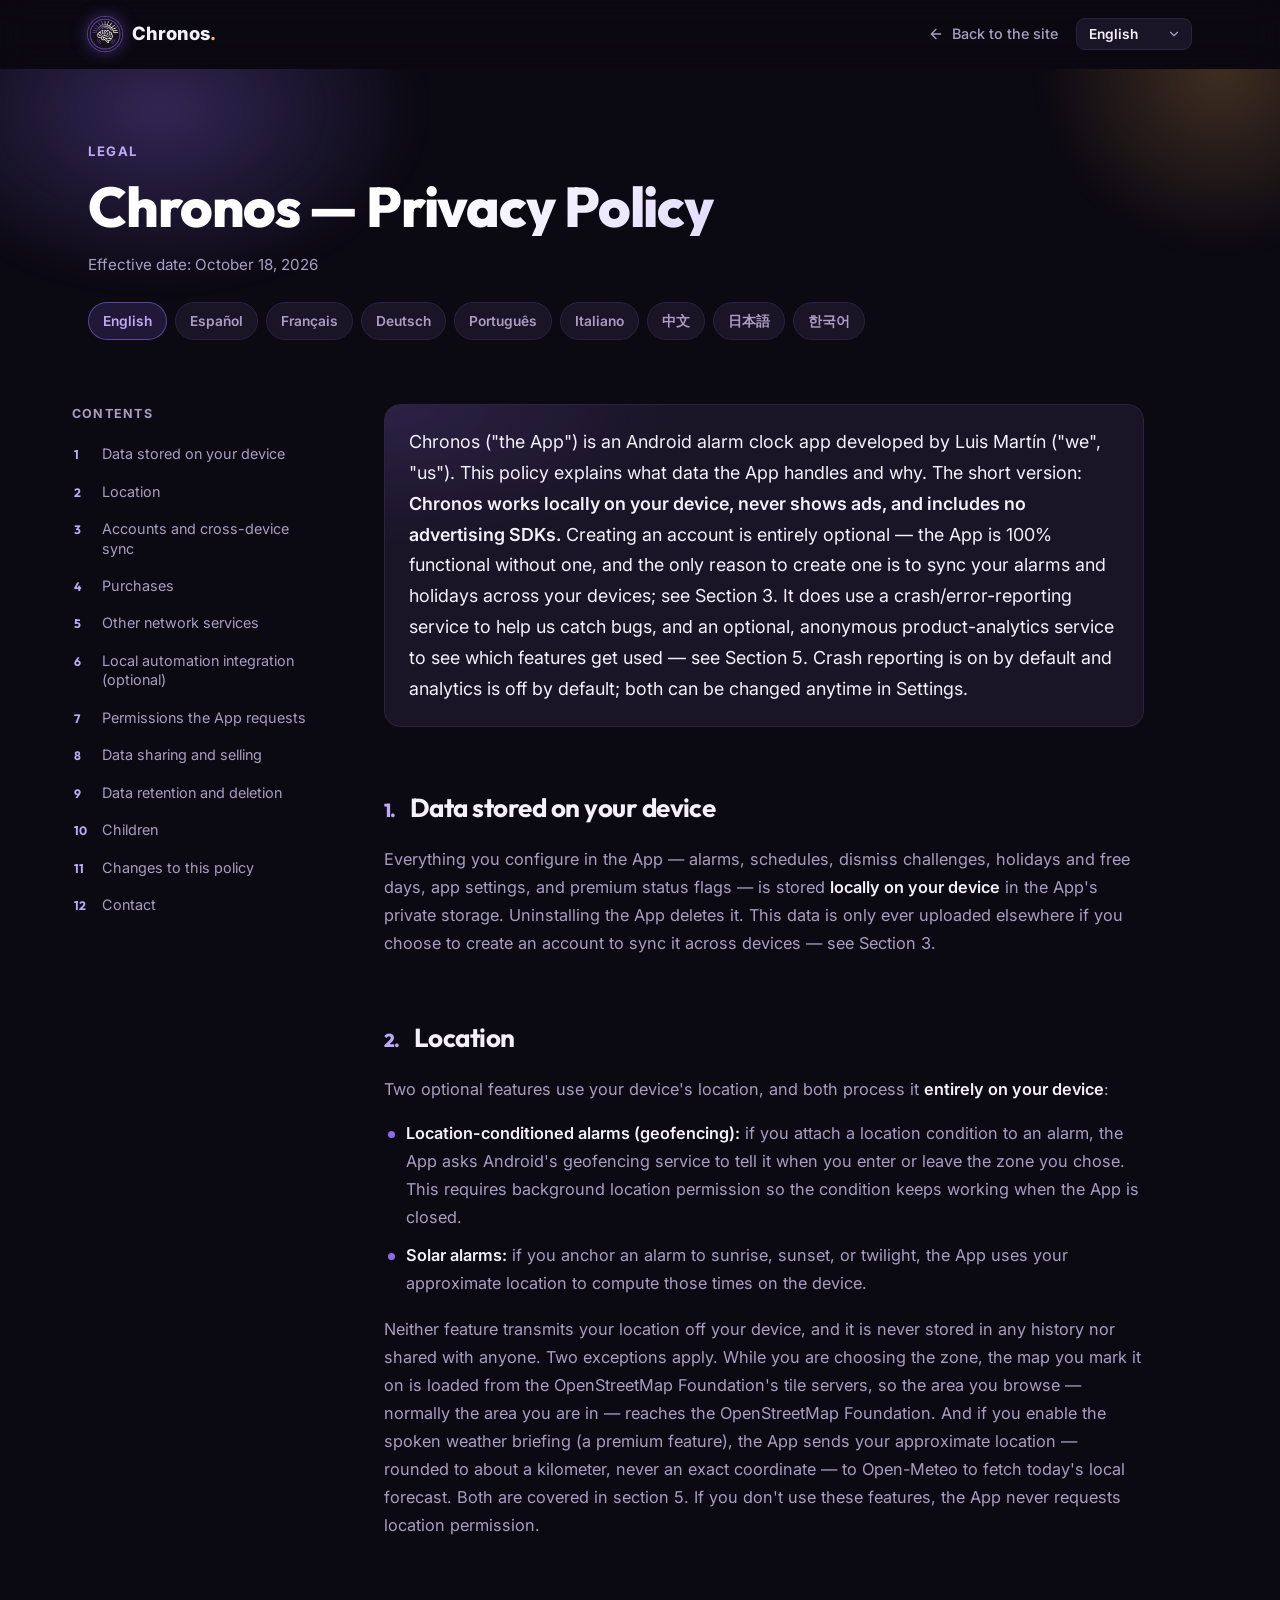
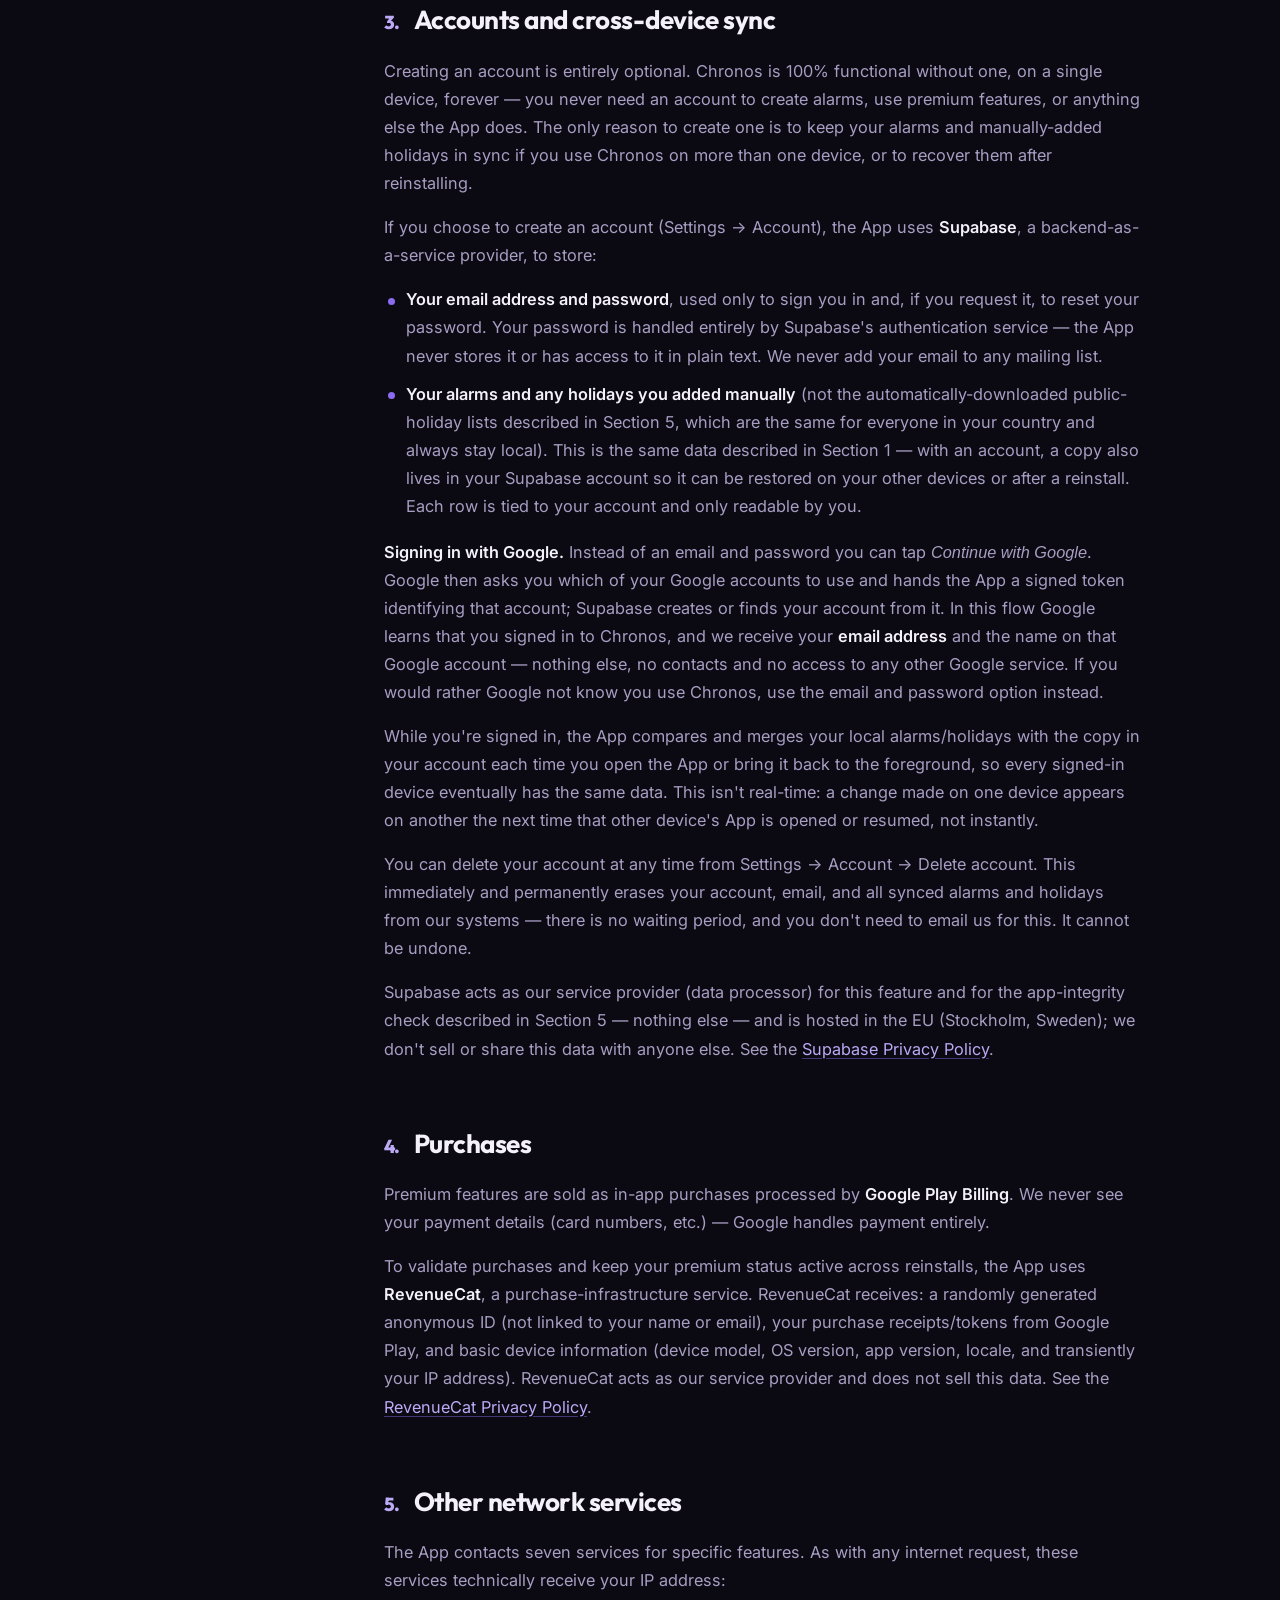
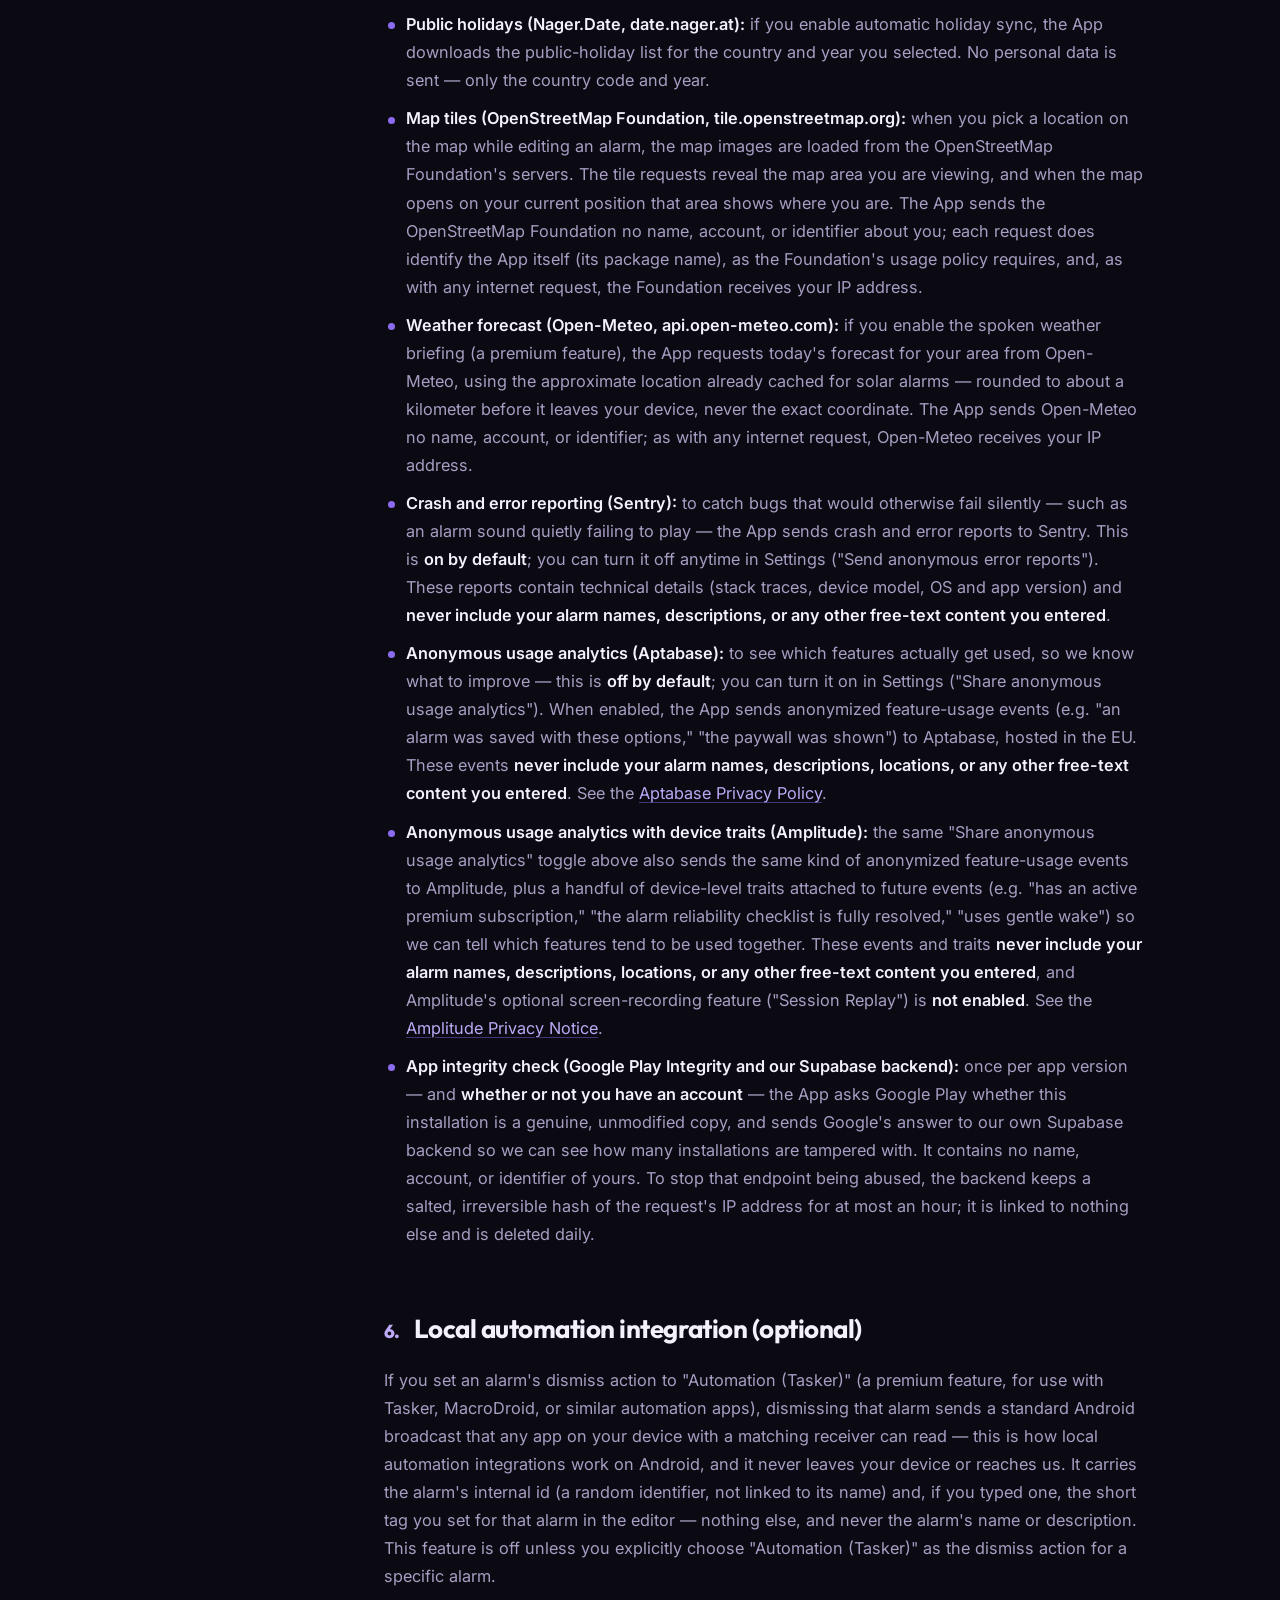
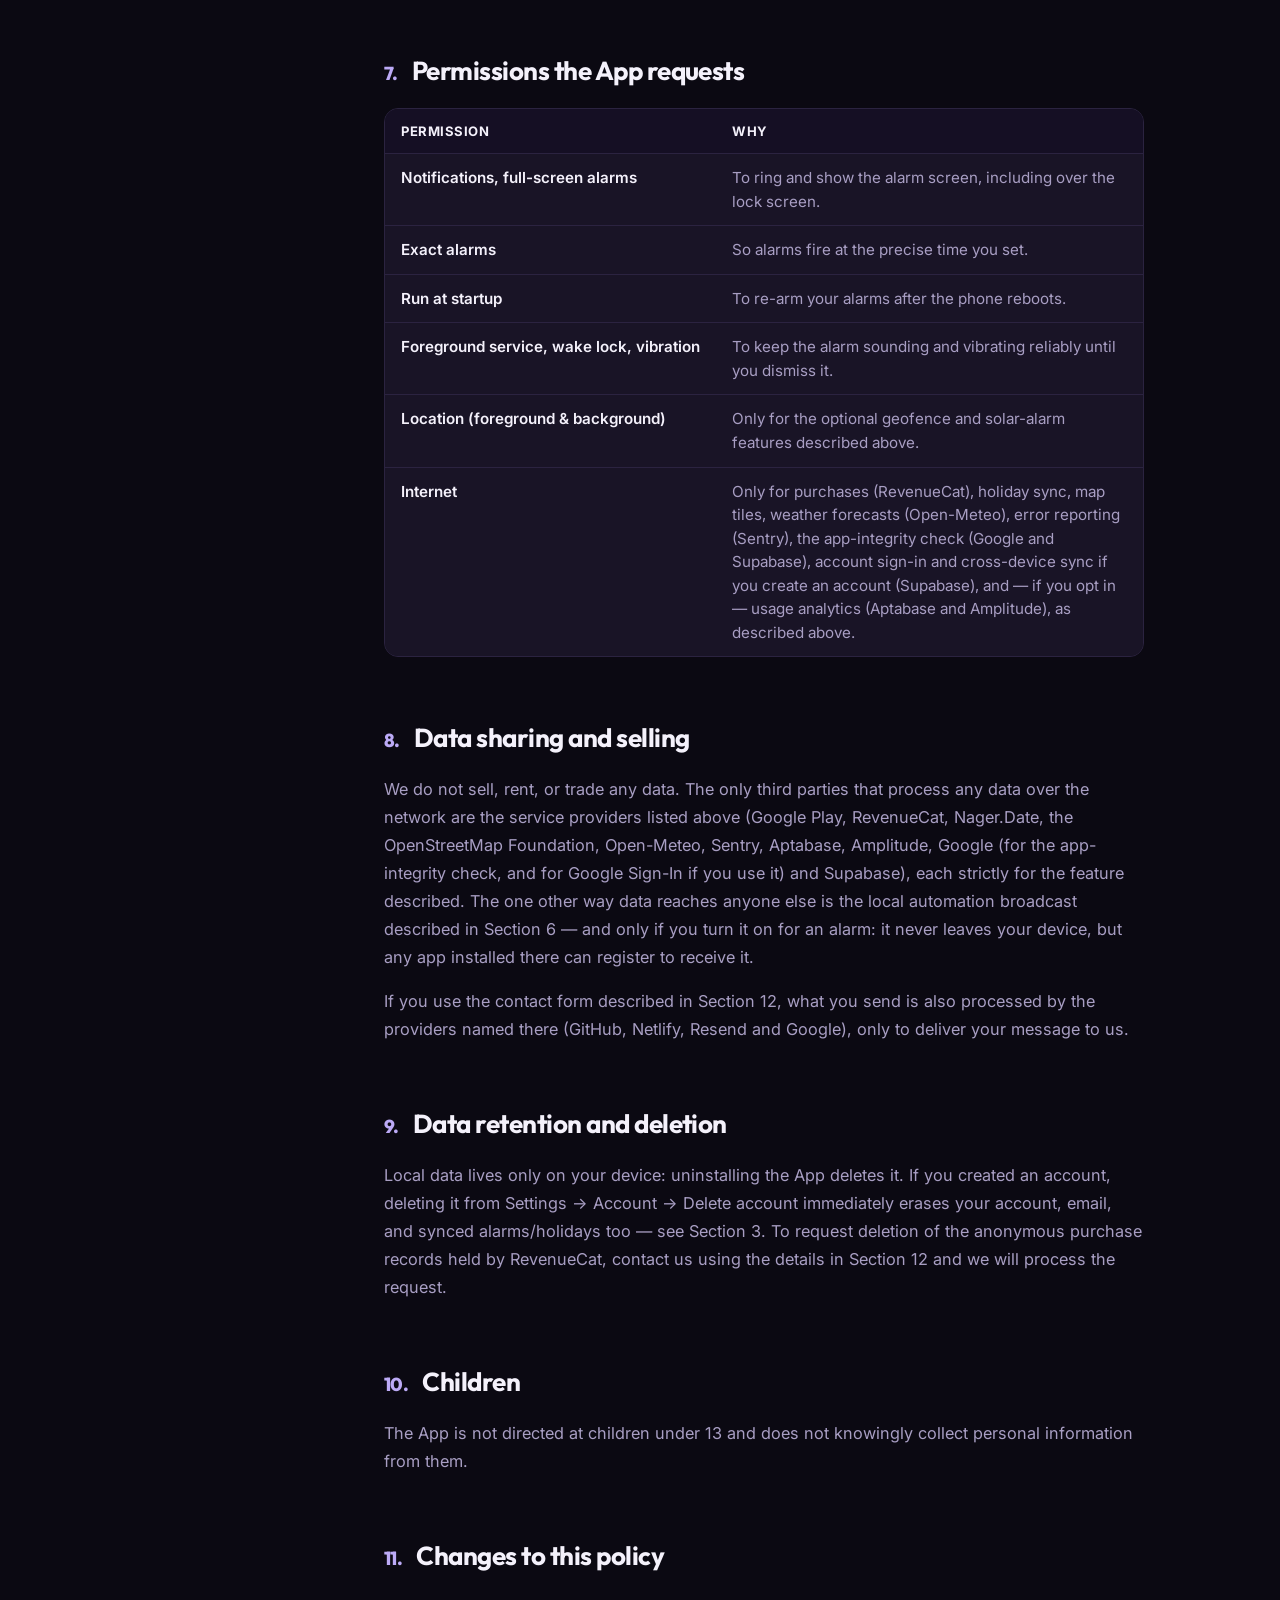
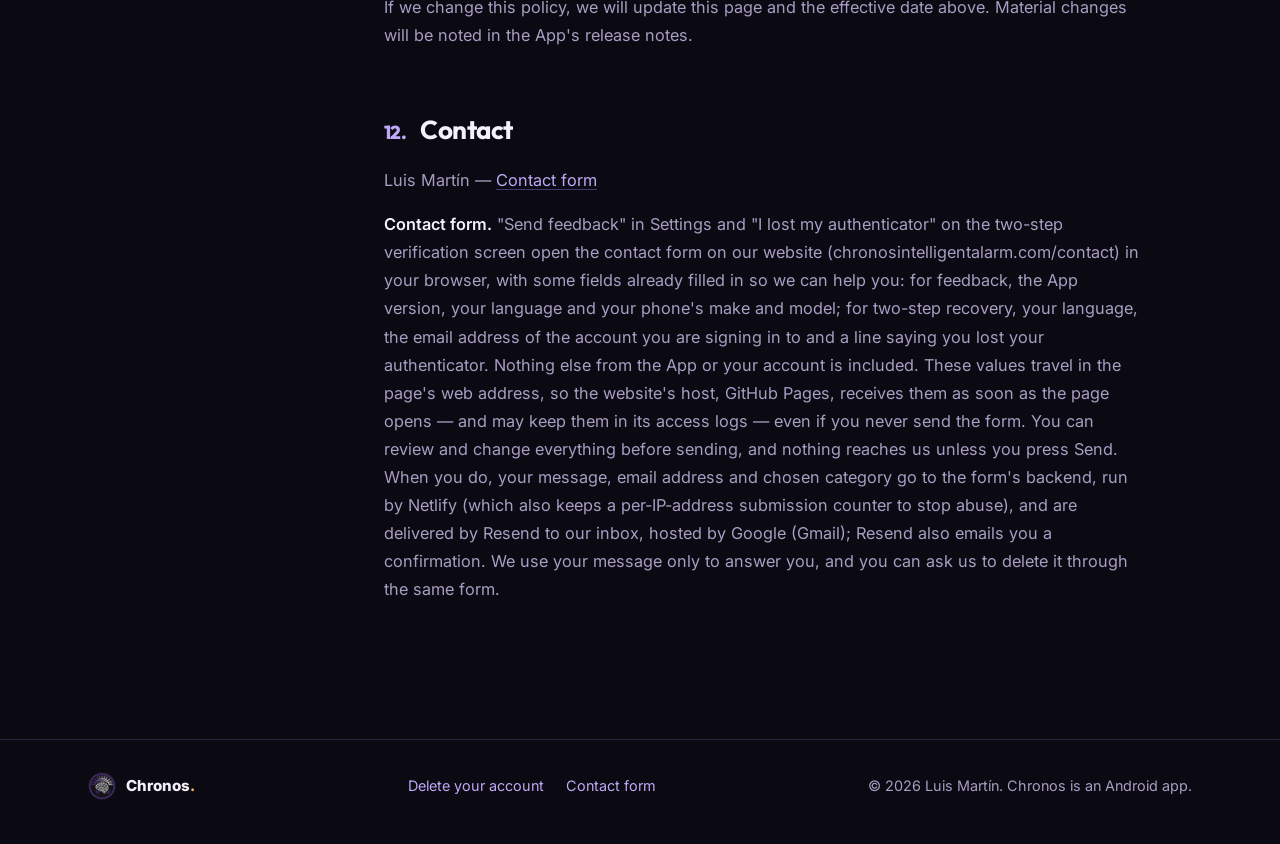
==== commit 8dedbf79: "Política: pedir el borrado del mensaje por el mismo formulario El párrafo del formulario de contacto" ====
--- a/index.html
+++ b/index.html
@@ -271,7 +271,7 @@
 
 <h2>12. Contact</h2>
 <p>Luis Martín — <a href="https://chronosintelligentalarm.com/contact/">Contact form</a></p>
-<p><strong>Contact form.</strong> "Send feedback" in Settings and "I lost my authenticator" on the two-step verification screen open the contact form on our website (chronosintelligentalarm.com/contact) in your browser, with some fields already filled in so we can help you: for feedback, the App version, your language and your phone's make and model; for two-step recovery, your language, the email address of the account you are signing in to and a line saying you lost your authenticator. Nothing else from the App or your account is included. These values travel in the page's web address, so the website's host, GitHub Pages, receives them as soon as the page opens — and may keep them in its access logs — even if you never send the form. You can review and change everything before sending, and nothing reaches us unless you press Send. When you do, your message, email address and chosen category go to the form's backend, run by Netlify (which also keeps a per-IP-address submission counter to stop abuse), and are delivered by Resend to our inbox, hosted by Google (Gmail); Resend also emails you a confirmation. We use your message only to answer you, and you can ask us to delete it using the address above.</p>
+<p><strong>Contact form.</strong> "Send feedback" in Settings and "I lost my authenticator" on the two-step verification screen open the contact form on our website (chronosintelligentalarm.com/contact) in your browser, with some fields already filled in so we can help you: for feedback, the App version, your language and your phone's make and model; for two-step recovery, your language, the email address of the account you are signing in to and a line saying you lost your authenticator. Nothing else from the App or your account is included. These values travel in the page's web address, so the website's host, GitHub Pages, receives them as soon as the page opens — and may keep them in its access logs — even if you never send the form. You can review and change everything before sending, and nothing reaches us unless you press Send. When you do, your message, email address and chosen category go to the form's backend, run by Netlify (which also keeps a per-IP-address submission counter to stop abuse), and are delivered by Resend to our inbox, hosted by Google (Gmail); Resend also emails you a confirmation. We use your message only to answer you, and you can ask us to delete it through the same form.</p>
 
 <hr class="divider">
 
@@ -513,7 +513,7 @@
 
 <h2>12. Contacto</h2>
 <p>Luis Martín — <a href="https://chronosintelligentalarm.com/contact/">Formulario de contacto</a></p>
-<p><strong>Formulario de contacto.</strong> «Enviar comentarios», en Ajustes, y «He perdido mi autenticador», en la pantalla de verificación en dos pasos, abren en tu navegador el formulario de contacto de nuestra web (chronosintelligentalarm.com/contact) con algunos campos ya rellenos para poder ayudarte: en los comentarios, la versión de la App, tu idioma y la marca y el modelo de tu teléfono; en la recuperación de la verificación en dos pasos, tu idioma, el correo de la cuenta con la que estás iniciando sesión y una línea que dice que has perdido tu autenticador. No se incluye nada más de la App ni de tu cuenta. Estos datos viajan en la dirección web de la página, así que el alojamiento de la web, GitHub Pages, los recibe en cuanto se abre la página —y puede conservarlos en sus registros de acceso—, aunque no llegues a enviar el formulario. Puedes revisarlo y cambiarlo todo antes de enviar, y nada nos llega si no pulsas Enviar. Cuando lo haces, tu mensaje, tu correo y la categoría elegida van al servidor del formulario, que gestiona Netlify (que además lleva un contador de envíos por dirección IP para evitar abusos), y Resend los entrega en nuestro buzón, alojado por Google (Gmail); Resend también te envía un correo de confirmación. Usamos tu mensaje solo para responderte, y puedes pedirnos que lo borremos en la dirección de arriba.</p>
+<p><strong>Formulario de contacto.</strong> «Enviar comentarios», en Ajustes, y «He perdido mi autenticador», en la pantalla de verificación en dos pasos, abren en tu navegador el formulario de contacto de nuestra web (chronosintelligentalarm.com/contact) con algunos campos ya rellenos para poder ayudarte: en los comentarios, la versión de la App, tu idioma y la marca y el modelo de tu teléfono; en la recuperación de la verificación en dos pasos, tu idioma, el correo de la cuenta con la que estás iniciando sesión y una línea que dice que has perdido tu autenticador. No se incluye nada más de la App ni de tu cuenta. Estos datos viajan en la dirección web de la página, así que el alojamiento de la web, GitHub Pages, los recibe en cuanto se abre la página —y puede conservarlos en sus registros de acceso—, aunque no llegues a enviar el formulario. Puedes revisarlo y cambiarlo todo antes de enviar, y nada nos llega si no pulsas Enviar. Cuando lo haces, tu mensaje, tu correo y la categoría elegida van al servidor del formulario, que gestiona Netlify (que además lleva un contador de envíos por dirección IP para evitar abusos), y Resend los entrega en nuestro buzón, alojado por Google (Gmail); Resend también te envía un correo de confirmación. Usamos tu mensaje solo para responderte, y puedes pedirnos que lo borremos desde ese mismo formulario.</p>
 
 <hr class="divider">
 
@@ -767,7 +767,7 @@
 
 <h2>12. Contact</h2>
 <p>Luis Martín — <a href="https://chronosintelligentalarm.com/contact/">Formulaire de contact</a></p>
-<p><strong>Formulaire de contact.</strong> « Envoyer un avis », dans les Réglages, et « J'ai perdu mon authentificateur », sur l'écran de validation en deux étapes, ouvrent dans votre navigateur le formulaire de contact de notre site (chronosintelligentalarm.com/contact) avec certains champs déjà remplis pour pouvoir vous aider : pour un avis, la version de l'App, votre langue ainsi que la marque et le modèle de votre téléphone ; pour la récupération de la validation en deux étapes, votre langue, l'adresse e-mail du compte auquel vous vous connectez et une ligne indiquant que vous avez perdu votre authentificateur. Rien d'autre de l'App ou de votre compte n'est inclus. Ces valeurs passent dans l'adresse web de la page : l'hébergeur du site, GitHub Pages, les reçoit dès l'ouverture de la page — et peut les conserver dans ses journaux d'accès — même si vous n'envoyez jamais le formulaire. Vous pouvez tout relire et modifier avant l'envoi, et rien ne nous parvient tant que vous n'appuyez pas sur Envoyer. Lorsque vous le faites, votre message, votre adresse e-mail et la catégorie choisie sont transmis au serveur du formulaire, exploité par Netlify (qui tient aussi un compteur d'envois par adresse IP pour empêcher les abus), puis remis par Resend à notre boîte de réception, hébergée par Google (Gmail) ; Resend vous envoie aussi un e-mail de confirmation. Nous utilisons votre message uniquement pour vous répondre, et vous pouvez nous demander de le supprimer à l'adresse ci-dessus.</p>
+<p><strong>Formulaire de contact.</strong> « Envoyer un avis », dans les Réglages, et « J'ai perdu mon authentificateur », sur l'écran de validation en deux étapes, ouvrent dans votre navigateur le formulaire de contact de notre site (chronosintelligentalarm.com/contact) avec certains champs déjà remplis pour pouvoir vous aider : pour un avis, la version de l'App, votre langue ainsi que la marque et le modèle de votre téléphone ; pour la récupération de la validation en deux étapes, votre langue, l'adresse e-mail du compte auquel vous vous connectez et une ligne indiquant que vous avez perdu votre authentificateur. Rien d'autre de l'App ou de votre compte n'est inclus. Ces valeurs passent dans l'adresse web de la page : l'hébergeur du site, GitHub Pages, les reçoit dès l'ouverture de la page — et peut les conserver dans ses journaux d'accès — même si vous n'envoyez jamais le formulaire. Vous pouvez tout relire et modifier avant l'envoi, et rien ne nous parvient tant que vous n'appuyez pas sur Envoyer. Lorsque vous le faites, votre message, votre adresse e-mail et la catégorie choisie sont transmis au serveur du formulaire, exploité par Netlify (qui tient aussi un compteur d'envois par adresse IP pour empêcher les abus), puis remis par Resend à notre boîte de réception, hébergée par Google (Gmail) ; Resend vous envoie aussi un e-mail de confirmation. Nous utilisons votre message uniquement pour vous répondre, et vous pouvez nous demander de le supprimer via ce même formulaire.</p>
 
 <hr class="divider">
 
@@ -1016,7 +1016,7 @@
 
 <h2>12. Kontakt</h2>
 <p>Luis Martín — <a href="https://chronosintelligentalarm.com/contact/">Kontaktformular</a></p>
-<p><strong>Kontaktformular.</strong> „Feedback senden“ in den Einstellungen und „Ich habe meinen Authenticator verloren“ auf dem Bildschirm der Zwei-Schritt-Verifizierung öffnen in Ihrem Browser das Kontaktformular unserer Website (chronosintelligentalarm.com/contact), bei dem einige Felder bereits ausgefüllt sind, damit wir Ihnen helfen können: beim Feedback die App-Version, Ihre Sprache sowie Hersteller und Modell Ihres Telefons; bei der Wiederherstellung der Zwei-Schritt-Verifizierung Ihre Sprache, die E-Mail-Adresse des Kontos, bei dem Sie sich anmelden, und eine Zeile, dass Sie Ihren Authenticator verloren haben. Sonst wird nichts aus der App oder Ihrem Konto übernommen. Diese Werte stehen in der Webadresse der Seite, daher erhält sie der Hoster der Website, GitHub Pages, sobald die Seite geöffnet wird – und kann sie in seinen Zugriffsprotokollen speichern –, auch wenn Sie das Formular nie absenden. Sie können vor dem Absenden alles prüfen und ändern, und nichts erreicht uns, solange Sie nicht auf Senden tippen. Wenn Sie es tun, gehen Ihre Nachricht, Ihre E-Mail-Adresse und die gewählte Kategorie an das Backend des Formulars, das Netlify betreibt (das außerdem einen Zähler der Sendungen pro IP-Adresse führt, um Missbrauch zu verhindern), und Resend stellt sie in unserem Postfach zu, das Google (Gmail) hostet; Resend schickt Ihnen außerdem eine Bestätigung per E-Mail. Wir nutzen Ihre Nachricht nur, um Ihnen zu antworten, und Sie können uns über die oben genannte Adresse bitten, sie zu löschen.</p>
+<p><strong>Kontaktformular.</strong> „Feedback senden“ in den Einstellungen und „Ich habe meinen Authenticator verloren“ auf dem Bildschirm der Zwei-Schritt-Verifizierung öffnen in Ihrem Browser das Kontaktformular unserer Website (chronosintelligentalarm.com/contact), bei dem einige Felder bereits ausgefüllt sind, damit wir Ihnen helfen können: beim Feedback die App-Version, Ihre Sprache sowie Hersteller und Modell Ihres Telefons; bei der Wiederherstellung der Zwei-Schritt-Verifizierung Ihre Sprache, die E-Mail-Adresse des Kontos, bei dem Sie sich anmelden, und eine Zeile, dass Sie Ihren Authenticator verloren haben. Sonst wird nichts aus der App oder Ihrem Konto übernommen. Diese Werte stehen in der Webadresse der Seite, daher erhält sie der Hoster der Website, GitHub Pages, sobald die Seite geöffnet wird – und kann sie in seinen Zugriffsprotokollen speichern –, auch wenn Sie das Formular nie absenden. Sie können vor dem Absenden alles prüfen und ändern, und nichts erreicht uns, solange Sie nicht auf Senden tippen. Wenn Sie es tun, gehen Ihre Nachricht, Ihre E-Mail-Adresse und die gewählte Kategorie an das Backend des Formulars, das Netlify betreibt (das außerdem einen Zähler der Sendungen pro IP-Adresse führt, um Missbrauch zu verhindern), und Resend stellt sie in unserem Postfach zu, das Google (Gmail) hostet; Resend schickt Ihnen außerdem eine Bestätigung per E-Mail. Wir nutzen Ihre Nachricht nur, um Ihnen zu antworten, und Sie können uns über dasselbe Formular bitten, sie zu löschen.</p>
 
 <hr class="divider">
 
@@ -1258,7 +1258,7 @@
 
 <h2>12. Contacto</h2>
 <p>Luis Martín — <a href="https://chronosintelligentalarm.com/contact/">Formulário de contacto</a></p>
-<p><strong>Formulário de contacto.</strong> «Enviar comentários», nas Definições, e «Perdi o meu autenticador», no ecrã da verificação em dois passos, abrem no seu navegador o formulário de contacto do nosso site (chronosintelligentalarm.com/contact) com alguns campos já preenchidos para o podermos ajudar: nos comentários, a versão da App, o seu idioma e a marca e o modelo do seu telemóvel; na recuperação da verificação em dois passos, o seu idioma, o endereço de email da conta com que está a iniciar sessão e uma linha a dizer que perdeu o seu autenticador. Nada mais da App ou da sua conta é incluído. Estes valores seguem no endereço web da página, pelo que o alojamento do site, o GitHub Pages, os recebe assim que a página abre — e pode guardá-los nos seus registos de acesso —, mesmo que nunca envie o formulário. Pode rever e alterar tudo antes de enviar, e nada nos chega se não carregar em Enviar. Quando o faz, a sua mensagem, o seu email e a categoria escolhida vão para o servidor do formulário, gerido pela Netlify (que também mantém um contador de envios por endereço IP para evitar abusos), e a Resend entrega-os na nossa caixa de correio, alojada pela Google (Gmail); a Resend envia-lhe também um email de confirmação. Usamos a sua mensagem apenas para lhe responder, e pode pedir-nos que a apaguemos através do endereço acima.</p>
+<p><strong>Formulário de contacto.</strong> «Enviar comentários», nas Definições, e «Perdi o meu autenticador», no ecrã da verificação em dois passos, abrem no seu navegador o formulário de contacto do nosso site (chronosintelligentalarm.com/contact) com alguns campos já preenchidos para o podermos ajudar: nos comentários, a versão da App, o seu idioma e a marca e o modelo do seu telemóvel; na recuperação da verificação em dois passos, o seu idioma, o endereço de email da conta com que está a iniciar sessão e uma linha a dizer que perdeu o seu autenticador. Nada mais da App ou da sua conta é incluído. Estes valores seguem no endereço web da página, pelo que o alojamento do site, o GitHub Pages, os recebe assim que a página abre — e pode guardá-los nos seus registos de acesso —, mesmo que nunca envie o formulário. Pode rever e alterar tudo antes de enviar, e nada nos chega se não carregar em Enviar. Quando o faz, a sua mensagem, o seu email e a categoria escolhida vão para o servidor do formulário, gerido pela Netlify (que também mantém um contador de envios por endereço IP para evitar abusos), e a Resend entrega-os na nossa caixa de correio, alojada pela Google (Gmail); a Resend envia-lhe também um email de confirmação. Usamos a sua mensagem apenas para lhe responder, e pode pedir-nos que a apaguemos através do mesmo formulário.</p>
 
 <hr class="divider">
 
@@ -1503,7 +1503,7 @@
 
 <h2>12. Contatto</h2>
 <p>Luis Martín — <a href="https://chronosintelligentalarm.com/contact/">Modulo di contatto</a></p>
-<p><strong>Modulo di contatto.</strong> «Invia feedback», nelle Impostazioni, e «Ho perso il mio autenticatore», nella schermata della verifica in due passaggi, aprono nel tuo browser il modulo di contatto del nostro sito (chronosintelligentalarm.com/contact) con alcuni campi già compilati per poterti aiutare: per il feedback, la versione dell'App, la tua lingua e marca e modello del tuo telefono; per il recupero della verifica in due passaggi, la tua lingua, l'indirizzo email dell'account con cui stai accedendo e una riga che dice che hai perso il tuo autenticatore. Non viene incluso nient'altro dell'App o del tuo account. Questi valori viaggiano nell'indirizzo web della pagina, quindi l'hosting del sito, GitHub Pages, li riceve appena la pagina si apre — e può conservarli nei suoi log di accesso — anche se non invii mai il modulo. Puoi rivedere e modificare tutto prima dell'invio, e nulla ci arriva se non premi Invia. Quando lo fai, il tuo messaggio, il tuo indirizzo email e la categoria scelta vanno al server del modulo, gestito da Netlify (che tiene anche un contatore degli invii per indirizzo IP per evitare abusi), e Resend li consegna nella nostra casella di posta, ospitata da Google (Gmail); Resend ti invia anche un'email di conferma. Usiamo il tuo messaggio solo per risponderti, e puoi chiederci di cancellarlo all'indirizzo qui sopra.</p>
+<p><strong>Modulo di contatto.</strong> «Invia feedback», nelle Impostazioni, e «Ho perso il mio autenticatore», nella schermata della verifica in due passaggi, aprono nel tuo browser il modulo di contatto del nostro sito (chronosintelligentalarm.com/contact) con alcuni campi già compilati per poterti aiutare: per il feedback, la versione dell'App, la tua lingua e marca e modello del tuo telefono; per il recupero della verifica in due passaggi, la tua lingua, l'indirizzo email dell'account con cui stai accedendo e una riga che dice che hai perso il tuo autenticatore. Non viene incluso nient'altro dell'App o del tuo account. Questi valori viaggiano nell'indirizzo web della pagina, quindi l'hosting del sito, GitHub Pages, li riceve appena la pagina si apre — e può conservarli nei suoi log di accesso — anche se non invii mai il modulo. Puoi rivedere e modificare tutto prima dell'invio, e nulla ci arriva se non premi Invia. Quando lo fai, il tuo messaggio, il tuo indirizzo email e la categoria scelta vanno al server del modulo, gestito da Netlify (che tiene anche un contatore degli invii per indirizzo IP per evitare abusi), e Resend li consegna nella nostra casella di posta, ospitata da Google (Gmail); Resend ti invia anche un'email di conferma. Usiamo il tuo messaggio solo per risponderti, e puoi chiederci di cancellarlo tramite lo stesso modulo.</p>
 
 <hr class="divider">
 
@@ -1681,7 +1681,7 @@
 
 <h2>12. 联系方式</h2>
 <p>Luis Martín — <a href="https://chronosintelligentalarm.com/contact/">联系表单</a></p>
-<p><strong>联系表单。</strong>“设置”中的“发送反馈”以及两步验证界面上的“我丢失了验证器”会在你的浏览器中打开我们网站的联系表单（chronosintelligentalarm.com/contact），并预先填好部分字段以便我们帮助你：反馈时为 App 版本、你的语言以及手机的品牌和型号；两步验证找回时为你的语言、你正在登录的账户的电子邮件地址，以及一行说明你丢失了验证器的文字。不会包含 App 或你账户中的任何其他内容。这些值包含在页面的网址中，因此网站托管方 GitHub Pages 会在页面打开时收到它们——并可能保存在其访问日志中——即使你从未提交表单。提交前你可以查看并修改所有内容，只有在你点击“发送”后我们才会收到。提交后，你的消息、电子邮件地址和所选类别会发送到由 Netlify 运行的表单后端（Netlify 还会按 IP 地址记录提交次数以防止滥用），并由 Resend 投递到我们由 Google（Gmail）托管的邮箱；Resend 还会向你发送一封确认邮件。我们仅用你的消息来回复你，你也可以通过上面的地址要求我们删除它。</p>
+<p><strong>联系表单。</strong>“设置”中的“发送反馈”以及两步验证界面上的“我丢失了验证器”会在你的浏览器中打开我们网站的联系表单（chronosintelligentalarm.com/contact），并预先填好部分字段以便我们帮助你：反馈时为 App 版本、你的语言以及手机的品牌和型号；两步验证找回时为你的语言、你正在登录的账户的电子邮件地址，以及一行说明你丢失了验证器的文字。不会包含 App 或你账户中的任何其他内容。这些值包含在页面的网址中，因此网站托管方 GitHub Pages 会在页面打开时收到它们——并可能保存在其访问日志中——即使你从未提交表单。提交前你可以查看并修改所有内容，只有在你点击“发送”后我们才会收到。提交后，你的消息、电子邮件地址和所选类别会发送到由 Netlify 运行的表单后端（Netlify 还会按 IP 地址记录提交次数以防止滥用），并由 Resend 投递到我们由 Google（Gmail）托管的邮箱；Resend 还会向你发送一封确认邮件。我们仅用你的消息来回复你，你也可以通过同一个表单要求我们删除它。</p>
 
 <hr class="divider">
 
@@ -1906,7 +1906,7 @@
 
 <h2>12. お問い合わせ</h2>
 <p>Luis Martín — <a href="https://chronosintelligentalarm.com/contact/">お問い合わせフォーム</a></p>
-<p><strong>お問い合わせフォーム。</strong>設定の「フィードバックを送る」と、2段階認証画面の「認証アプリを紛失した」は、ブラウザで当方ウェブサイトのお問い合わせフォーム（chronosintelligentalarm.com/contact）を開き、サポートのために一部の項目をあらかじめ入力します。フィードバックの場合はアプリのバージョン、言語、端末のメーカーと機種、2段階認証の復旧の場合は言語、ログイン中のアカウントのメールアドレスと、認証アプリを紛失した旨の一文です。アプリやアカウントのそれ以外の情報は含まれません。これらの値はページのURLに含まれるため、フォームを送信しなくても、ページを開いた時点でウェブサイトのホスティング事業者である GitHub Pages が受け取り、アクセスログに記録することがあります。送信前にすべて確認・変更でき、「送信」を押さない限り当方には何も届きません。送信すると、メッセージ、メールアドレス、選択したカテゴリは Netlify が運営するフォームのバックエンドに送られ（Netlify は不正利用防止のため IP アドレスごとの送信回数も記録します）、Resend によって Google（Gmail）がホストする当方の受信箱に配信されます。Resend からは確認メールも届きます。メッセージは返信のためだけに使用し、上記のアドレスから削除を依頼できます。</p>
+<p><strong>お問い合わせフォーム。</strong>設定の「フィードバックを送る」と、2段階認証画面の「認証アプリを紛失した」は、ブラウザで当方ウェブサイトのお問い合わせフォーム（chronosintelligentalarm.com/contact）を開き、サポートのために一部の項目をあらかじめ入力します。フィードバックの場合はアプリのバージョン、言語、端末のメーカーと機種、2段階認証の復旧の場合は言語、ログイン中のアカウントのメールアドレスと、認証アプリを紛失した旨の一文です。アプリやアカウントのそれ以外の情報は含まれません。これらの値はページのURLに含まれるため、フォームを送信しなくても、ページを開いた時点でウェブサイトのホスティング事業者である GitHub Pages が受け取り、アクセスログに記録することがあります。送信前にすべて確認・変更でき、「送信」を押さない限り当方には何も届きません。送信すると、メッセージ、メールアドレス、選択したカテゴリは Netlify が運営するフォームのバックエンドに送られ（Netlify は不正利用防止のため IP アドレスごとの送信回数も記録します）、Resend によって Google（Gmail）がホストする当方の受信箱に配信されます。Resend からは確認メールも届きます。メッセージは返信のためだけに使用し、同じフォームから削除を依頼できます。</p>
 
 <hr class="divider">
 
@@ -2118,7 +2118,7 @@
 
 <h2>12. 문의</h2>
 <p>Luis Martín — <a href="https://chronosintelligentalarm.com/contact/">문의 양식</a></p>
-<p><strong>문의 양식.</strong> 설정의 "의견 보내기"와 2단계 인증 화면의 "인증 앱을 잃어버렸어요"는 브라우저에서 저희 웹사이트의 문의 양식(chronosintelligentalarm.com/contact)을 열고, 도움을 드리기 위해 일부 항목을 미리 채웁니다. 의견의 경우 앱 버전, 언어, 휴대전화 제조사와 모델이며, 2단계 인증 복구의 경우 언어, 로그인 중인 계정의 이메일 주소와 인증 앱을 잃어버렸다는 한 줄입니다. 앱이나 계정의 그 밖의 정보는 포함되지 않습니다. 이 값들은 페이지의 웹 주소에 담겨 전달되므로, 양식을 보내지 않더라도 페이지가 열리는 즉시 웹사이트 호스팅 업체인 GitHub Pages가 이를 받으며 접속 기록에 보관할 수 있습니다. 보내기 전에 모든 내용을 확인하고 수정할 수 있으며, "보내기"를 누르지 않으면 저희에게 아무것도 전달되지 않습니다. 보내면 메시지, 이메일 주소, 선택한 분류는 Netlify가 운영하는 양식 서버로 전송되고(Netlify는 악용을 막기 위해 IP 주소별 전송 횟수도 기록합니다), Resend가 Google(Gmail)이 호스팅하는 저희 받은편지함으로 전달합니다. Resend는 확인 이메일도 보내 드립니다. 메시지는 답변하는 데에만 사용하며, 위 주소로 삭제를 요청할 수 있습니다.</p>
+<p><strong>문의 양식.</strong> 설정의 "의견 보내기"와 2단계 인증 화면의 "인증 앱을 잃어버렸어요"는 브라우저에서 저희 웹사이트의 문의 양식(chronosintelligentalarm.com/contact)을 열고, 도움을 드리기 위해 일부 항목을 미리 채웁니다. 의견의 경우 앱 버전, 언어, 휴대전화 제조사와 모델이며, 2단계 인증 복구의 경우 언어, 로그인 중인 계정의 이메일 주소와 인증 앱을 잃어버렸다는 한 줄입니다. 앱이나 계정의 그 밖의 정보는 포함되지 않습니다. 이 값들은 페이지의 웹 주소에 담겨 전달되므로, 양식을 보내지 않더라도 페이지가 열리는 즉시 웹사이트 호스팅 업체인 GitHub Pages가 이를 받으며 접속 기록에 보관할 수 있습니다. 보내기 전에 모든 내용을 확인하고 수정할 수 있으며, "보내기"를 누르지 않으면 저희에게 아무것도 전달되지 않습니다. 보내면 메시지, 이메일 주소, 선택한 분류는 Netlify가 운영하는 양식 서버로 전송되고(Netlify는 악용을 막기 위해 IP 주소별 전송 횟수도 기록합니다), Resend가 Google(Gmail)이 호스팅하는 저희 받은편지함으로 전달합니다. Resend는 확인 이메일도 보내 드립니다. 메시지는 답변하는 데에만 사용하며, 같은 양식으로 삭제를 요청할 수 있습니다.</p>
 <!-- LEGAL:END -->
     </article>
   </div>
